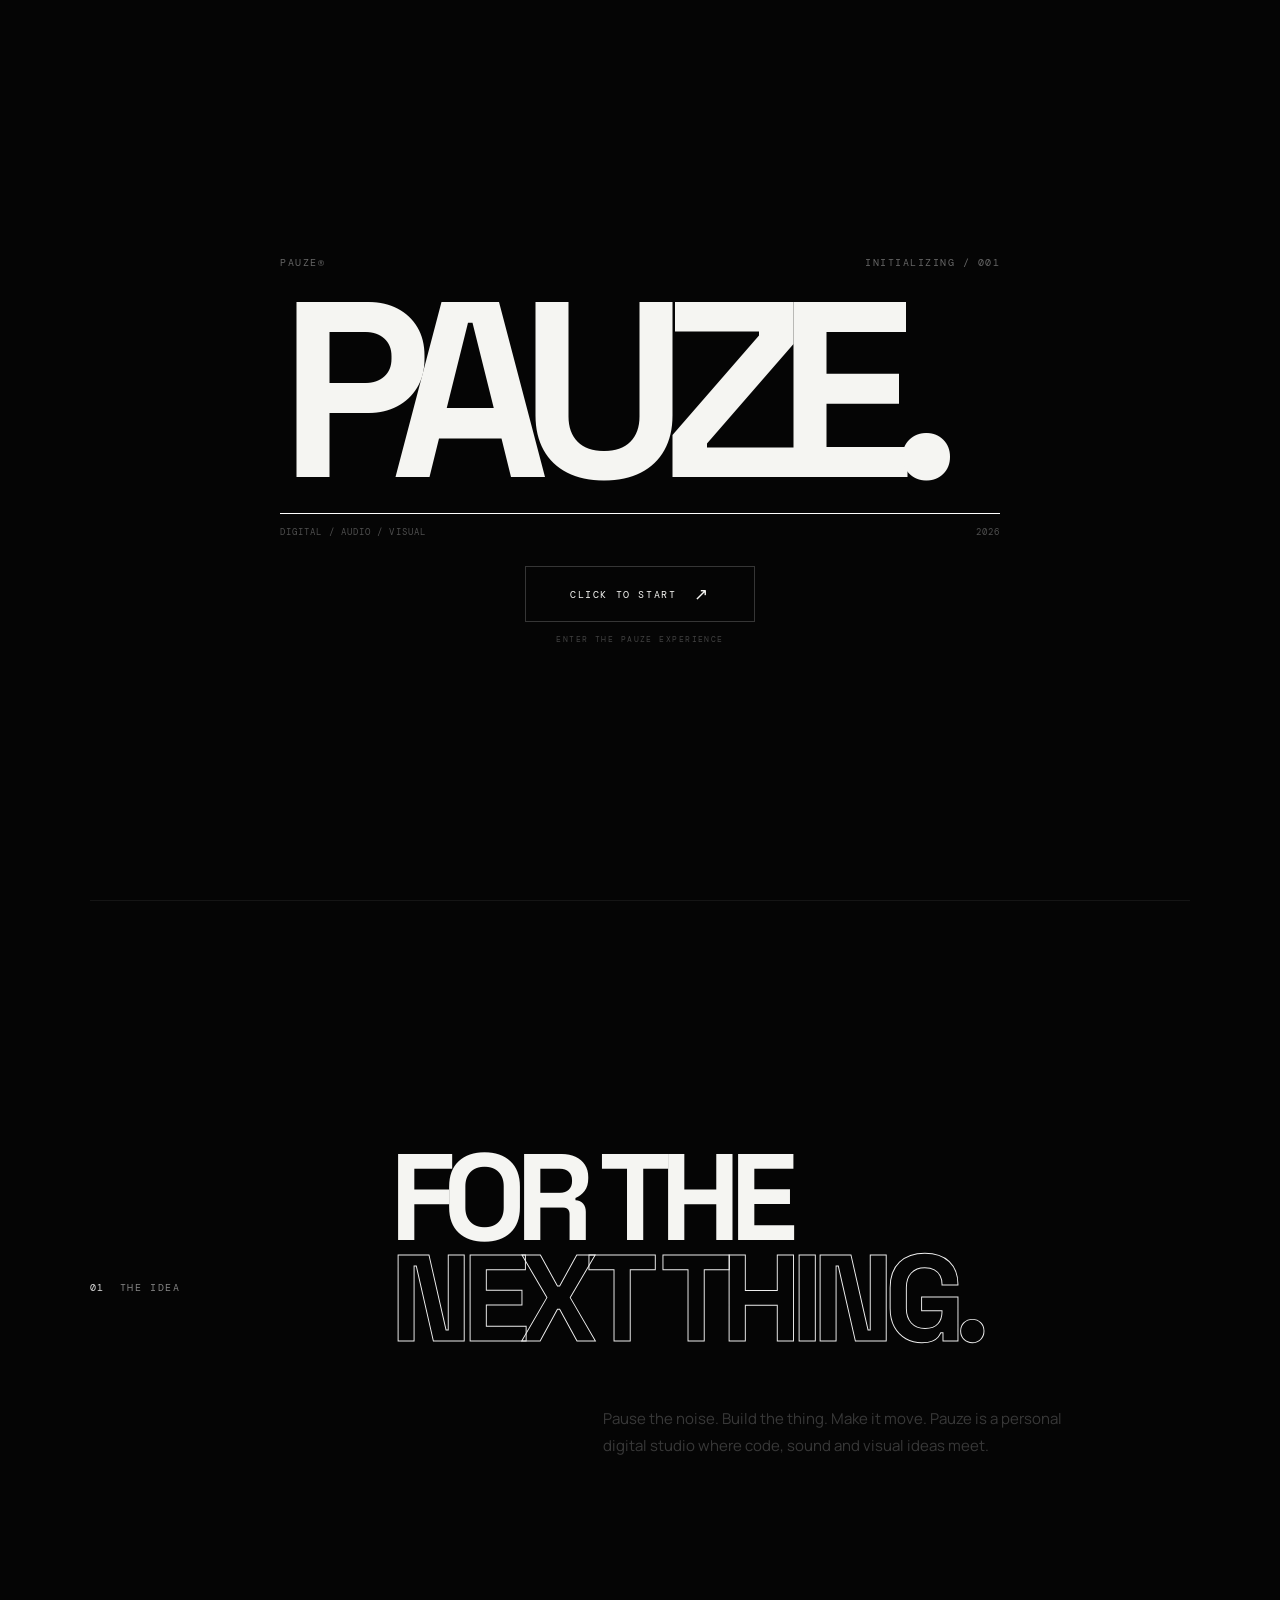
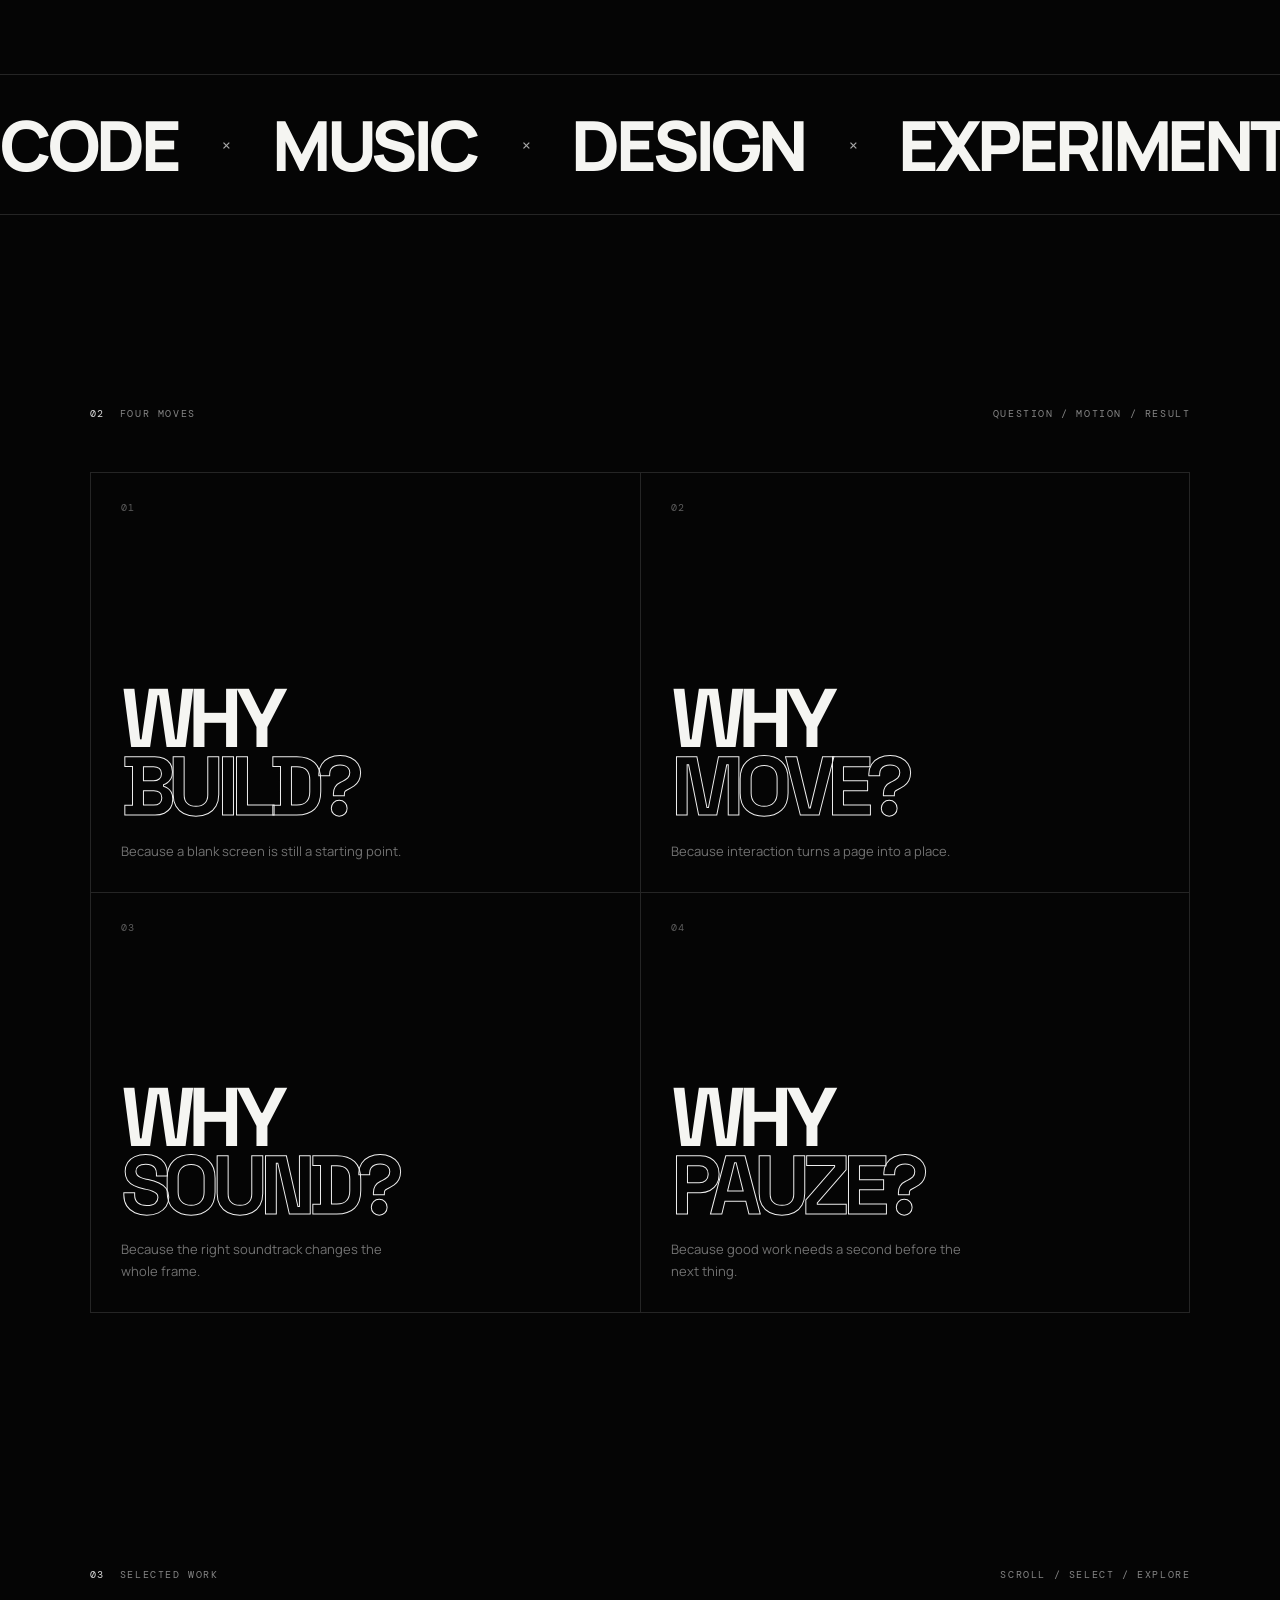
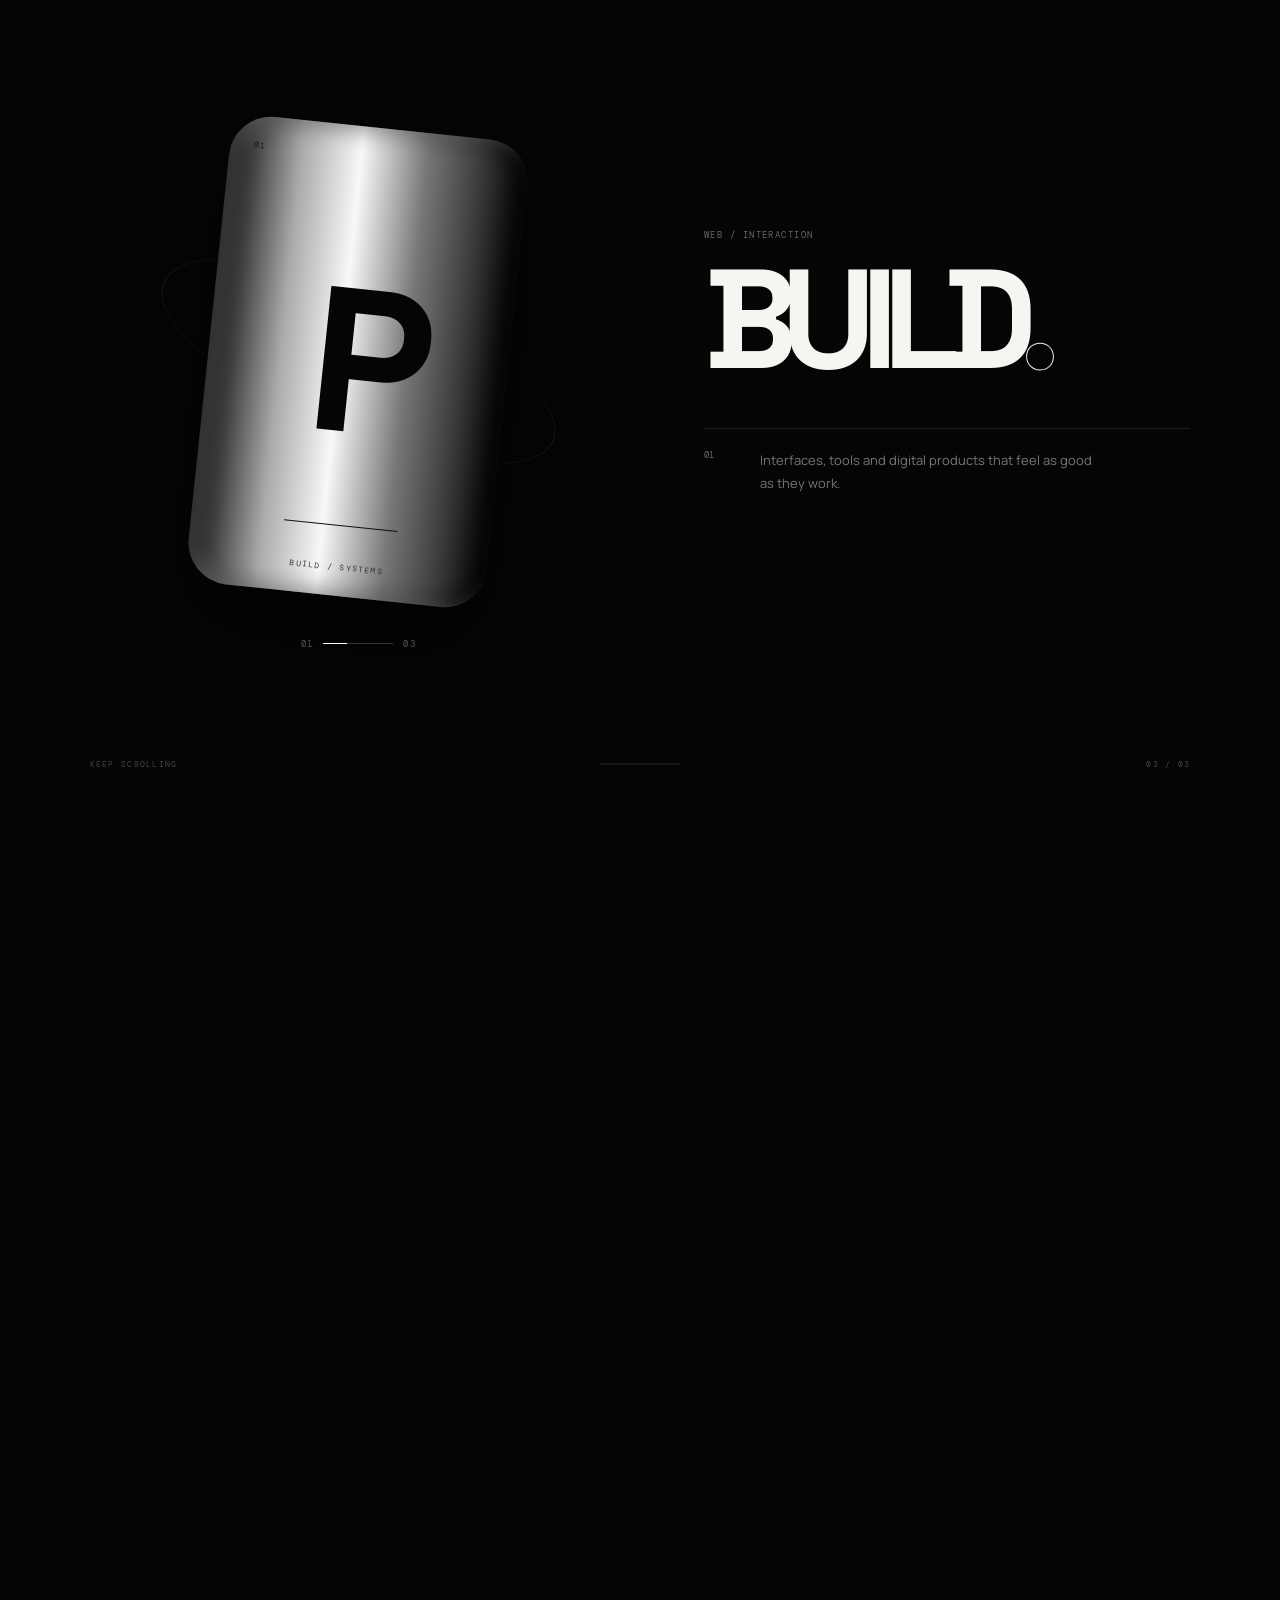
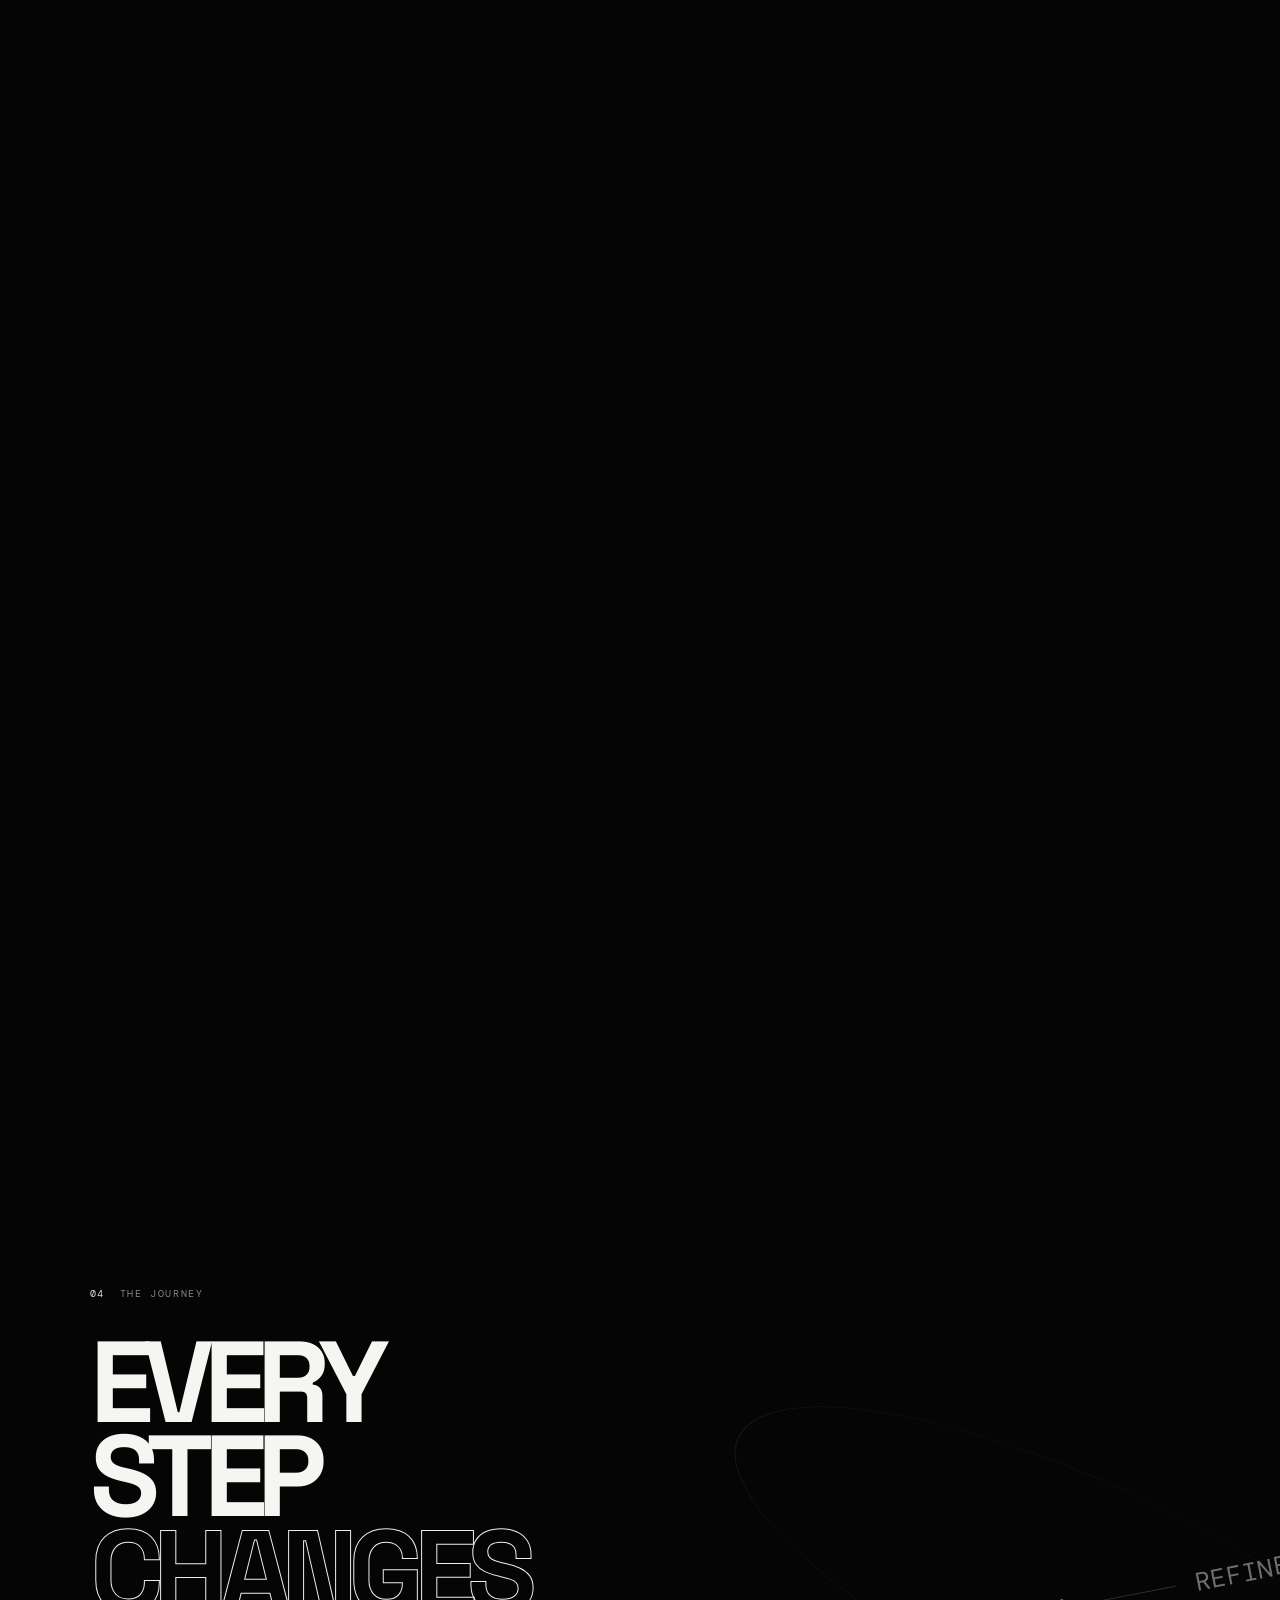
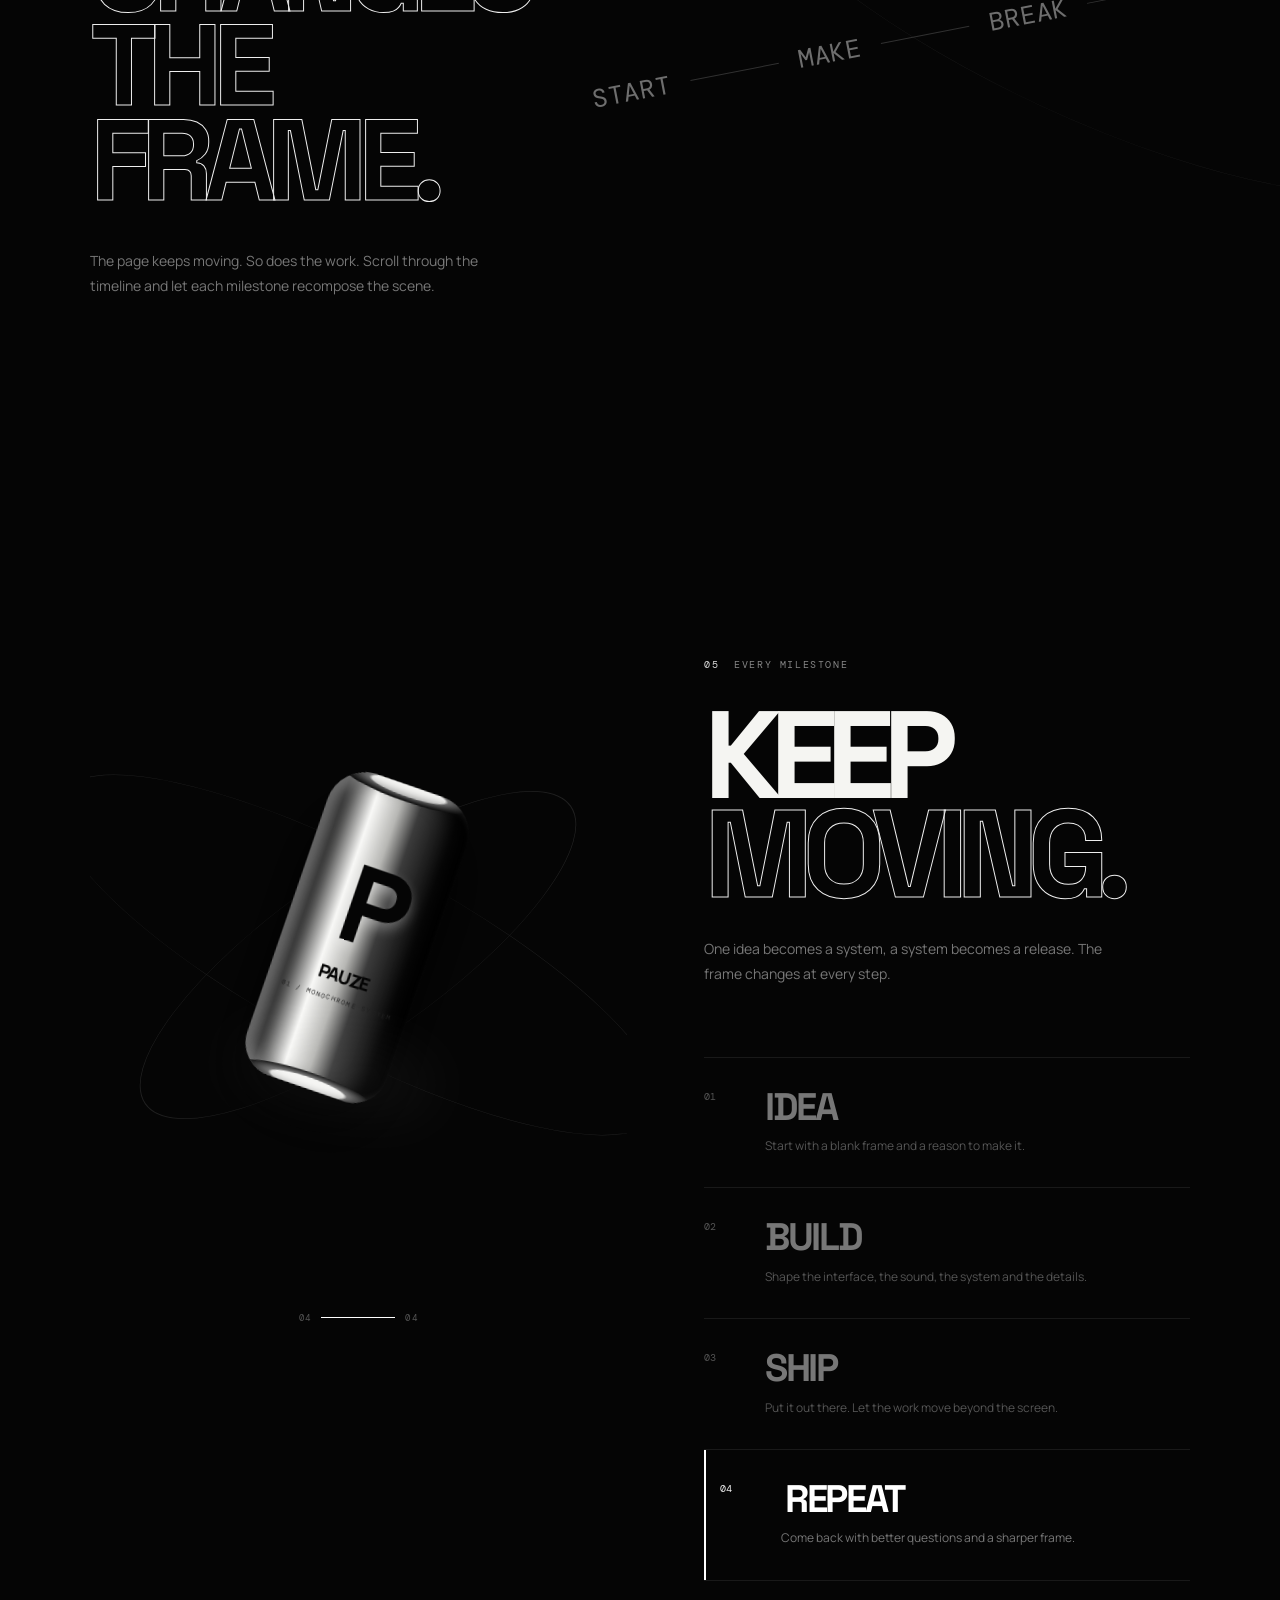
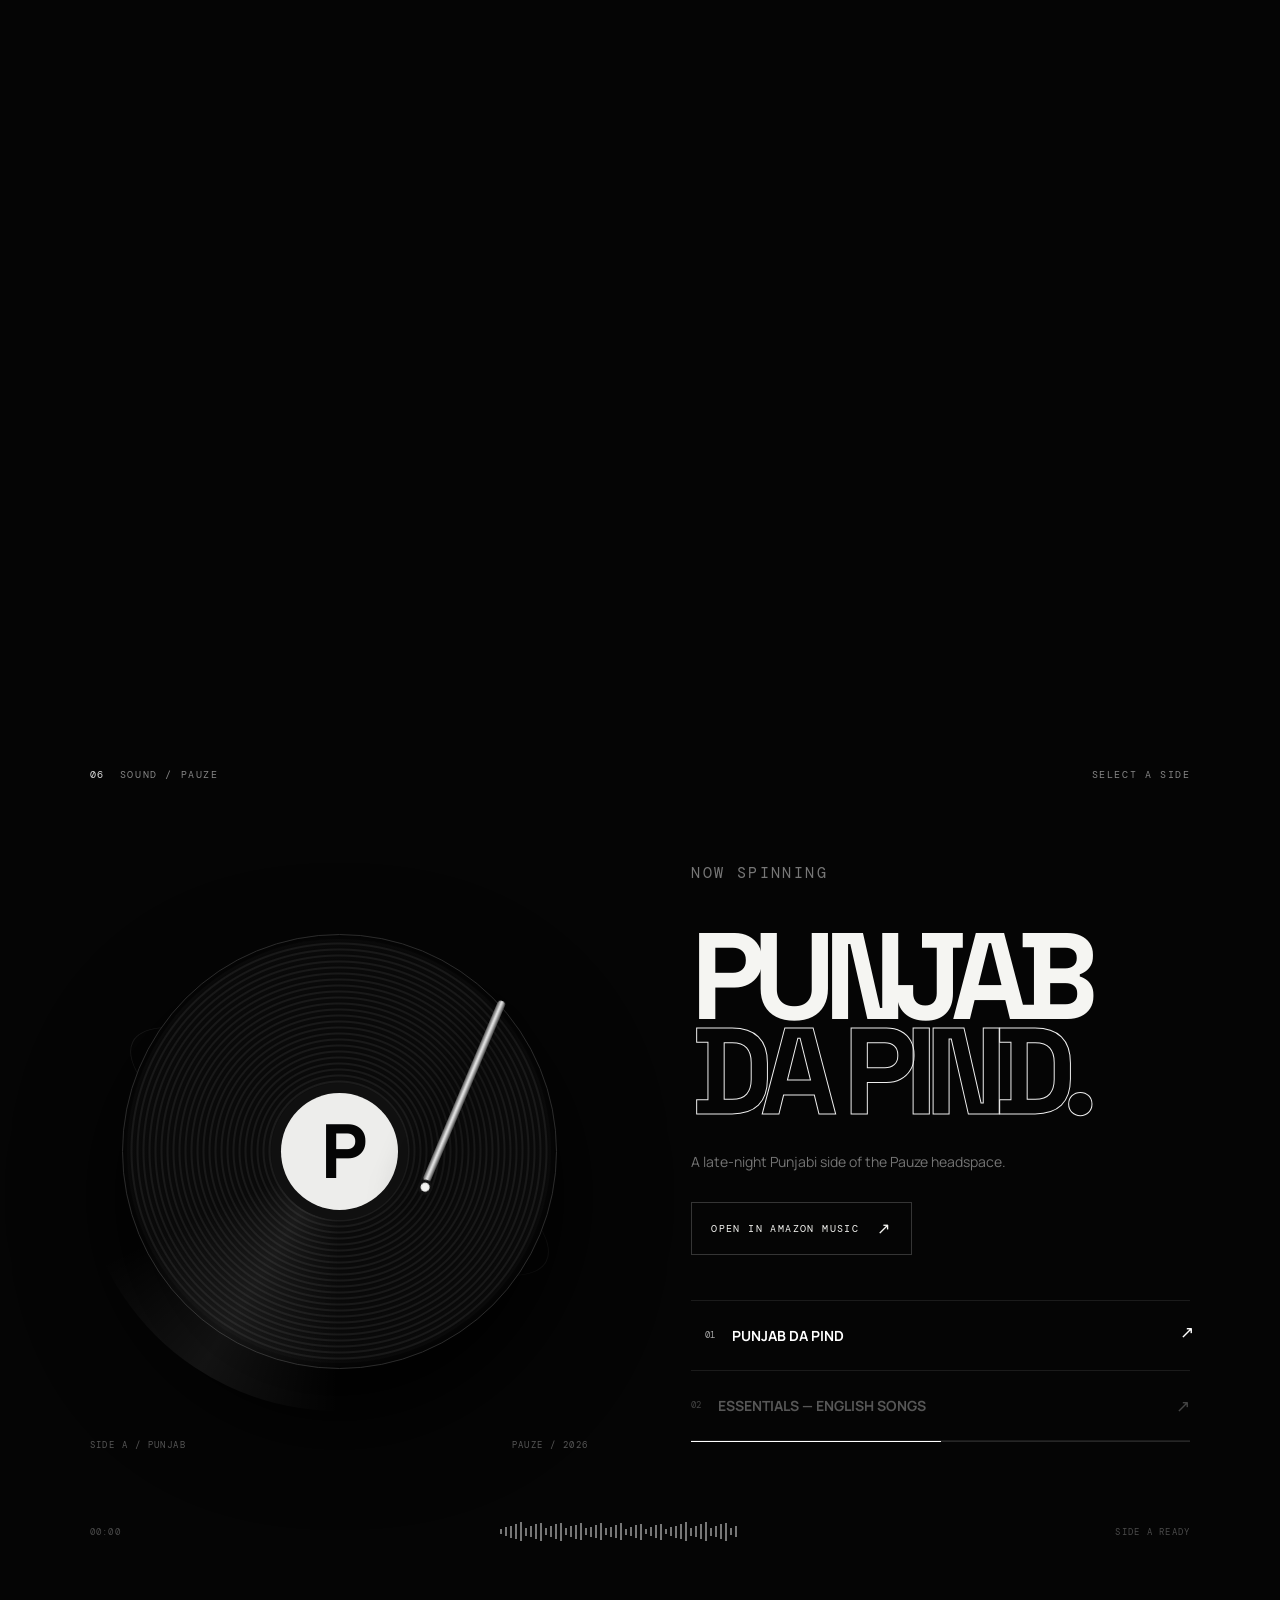
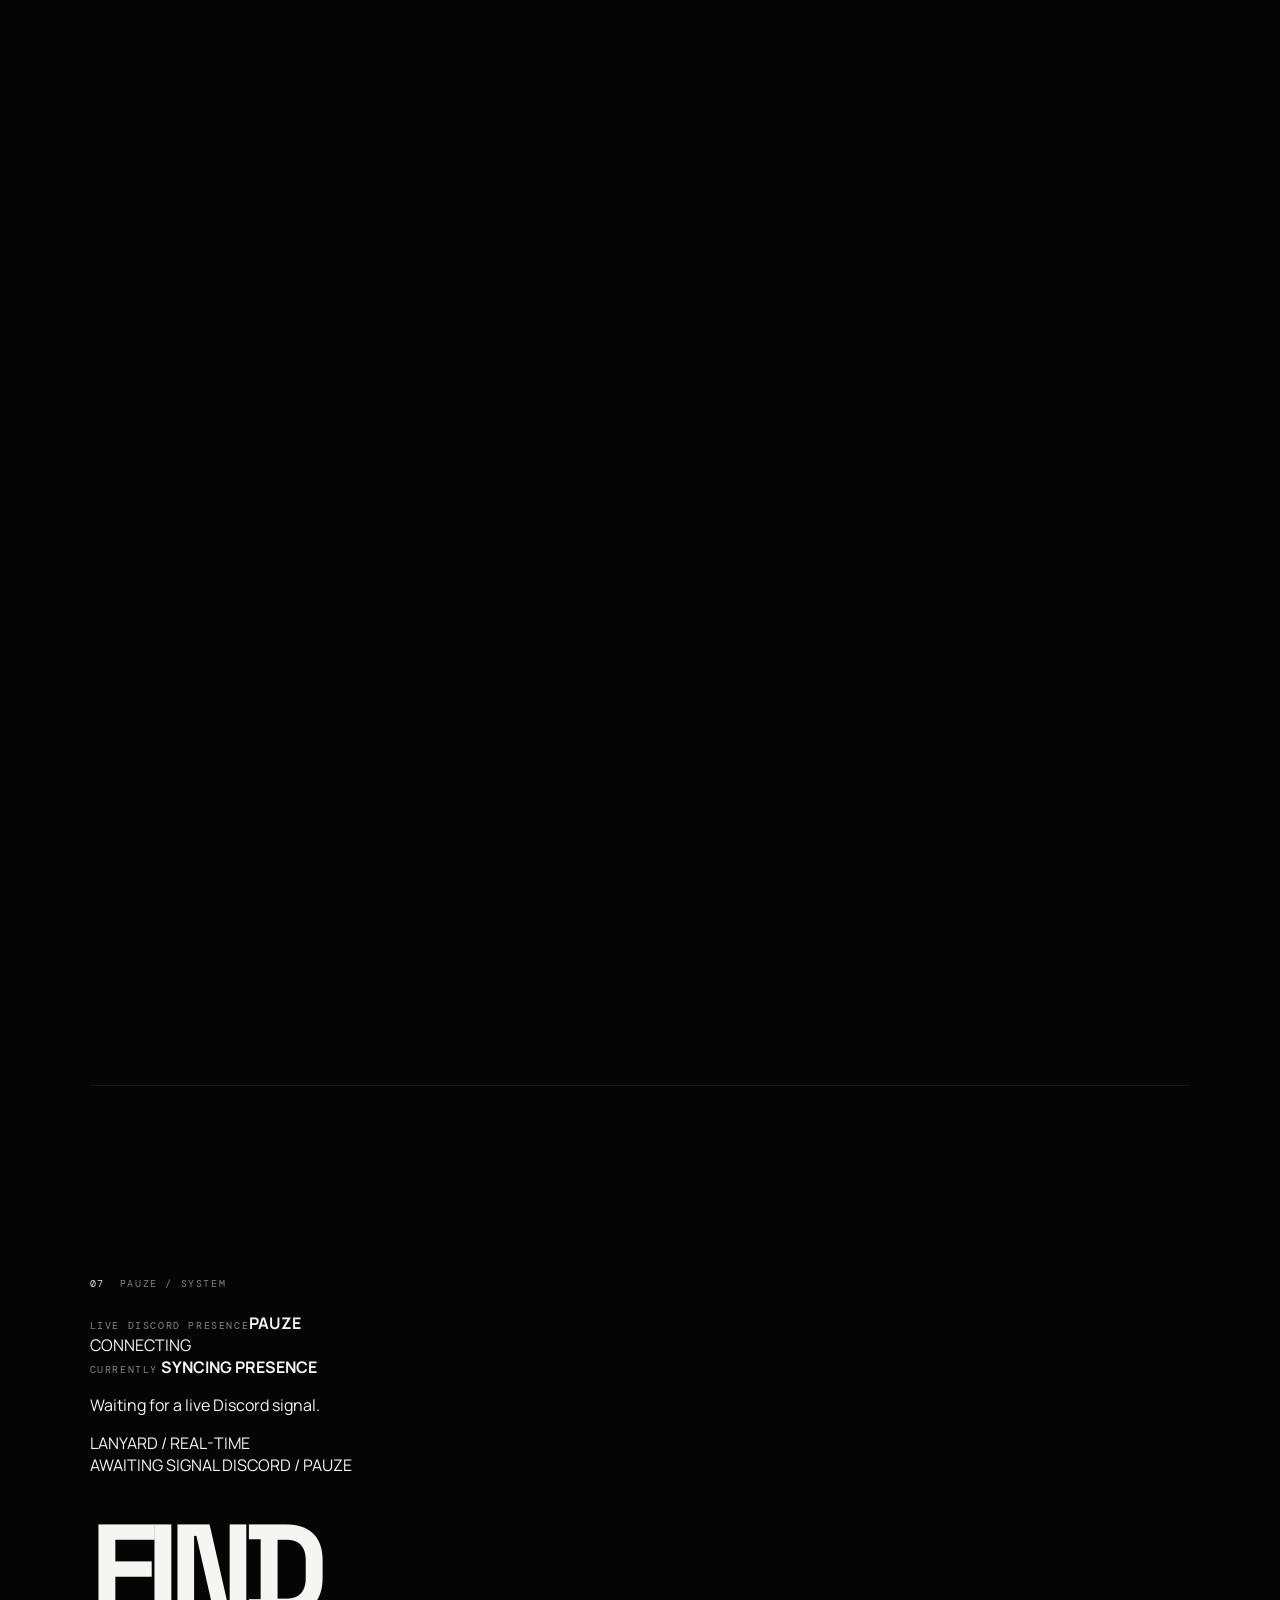
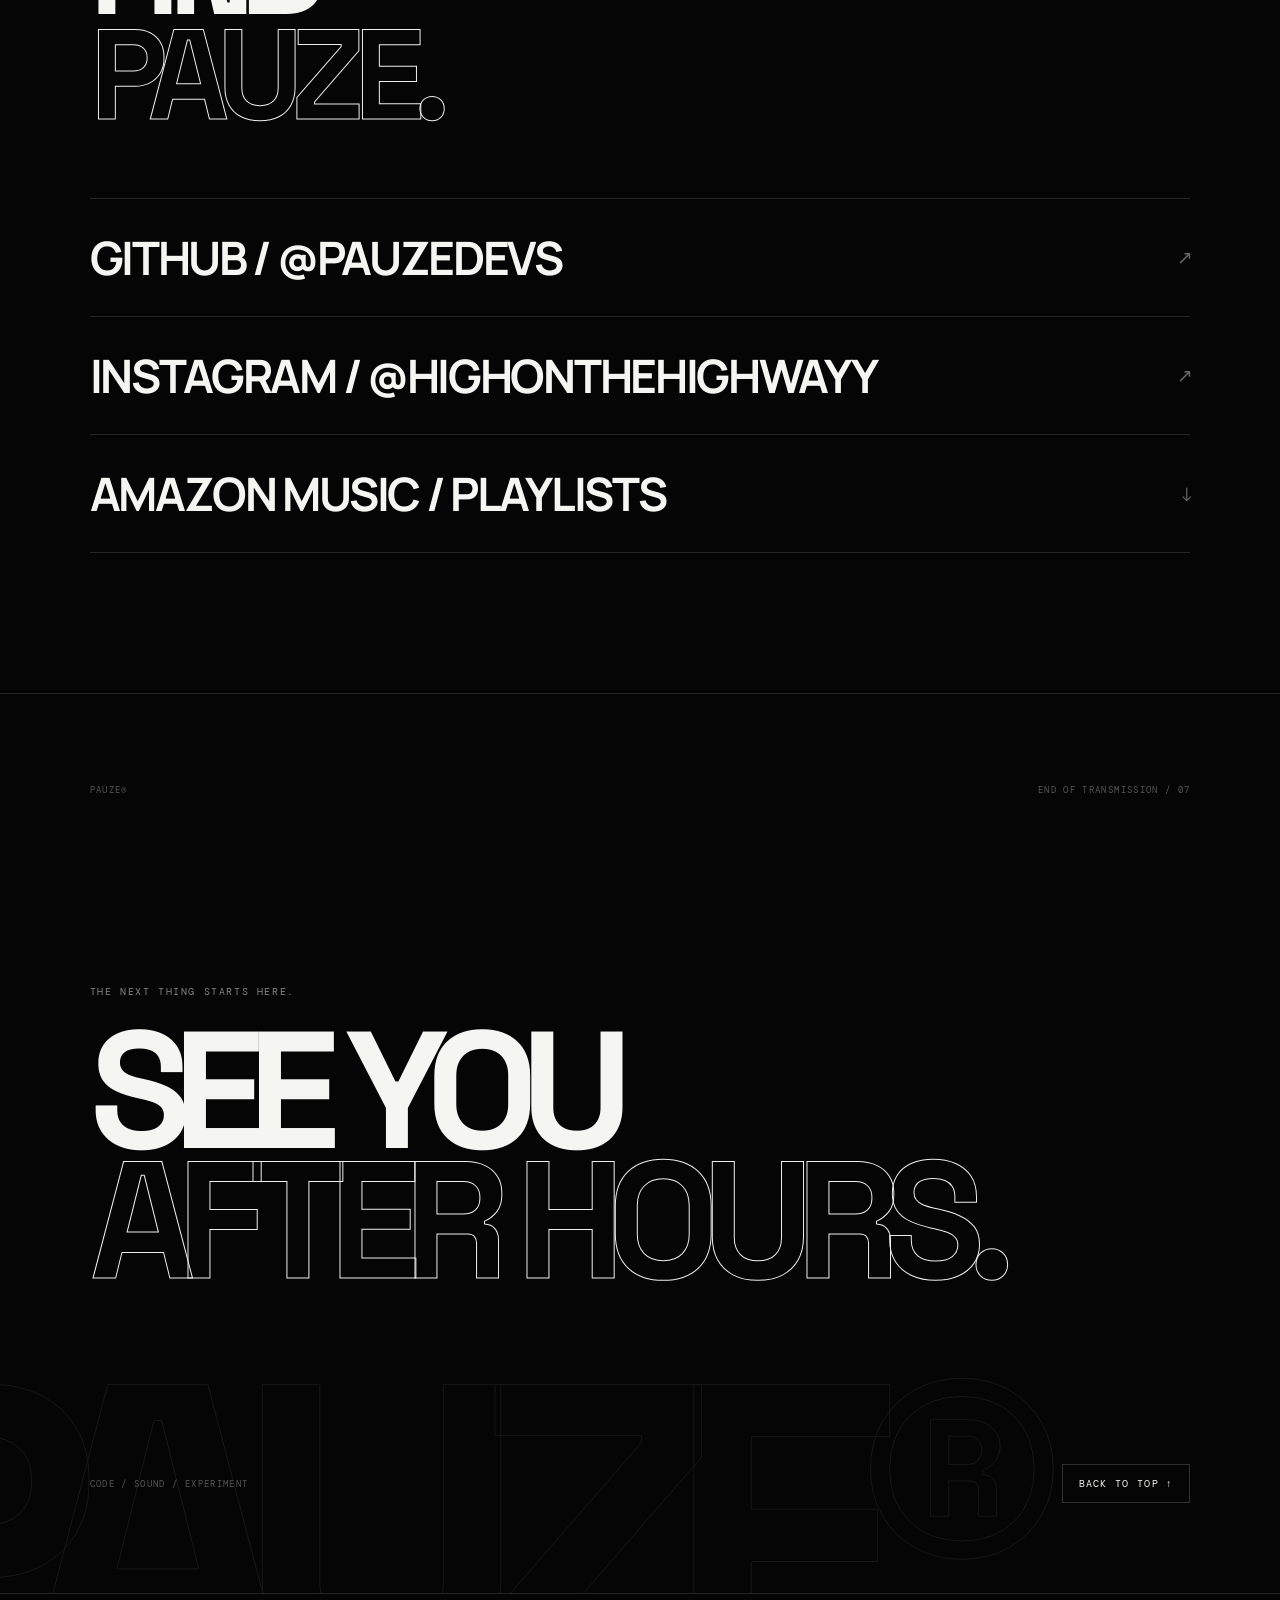
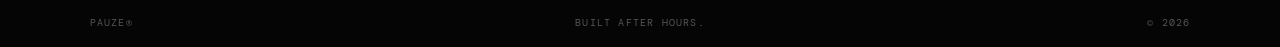
==== index.html @ 3c42bb7e "feat: add live Lanyard presence panel" ====
<!doctype html>
<html lang="en">
<head>
  <meta charset="UTF-8" />
  <meta name="viewport" content="width=device-width, initial-scale=1.0" />
  <meta name="theme-color" content="#050505" />
  <meta name="description" content="Pauze — a monochrome digital studio for code, music and experiments." />
  <title>Pauze® — Make Things Move</title>
  <link rel="preconnect" href="https://fonts.googleapis.com" />
  <link rel="preconnect" href="https://fonts.gstatic.com" crossorigin />
  <link href="https://fonts.googleapis.com/css2?family=DM+Mono:wght@400;500&family=Manrope:wght@400;500;600;700;800&family=Space+Grotesk:wght@400;500;600;700&display=swap" rel="stylesheet" />
  <link rel="stylesheet" href="styles.css" />
  <link rel="stylesheet" href="motion.css" />
  <link rel="stylesheet" href="case-studies.css" />
</head>
<body>
  <div class="site-loader" role="dialog" aria-label="Enter Pauze" aria-modal="true"><div class="loader-inner"><div class="loader-top"><span>PAUZE®</span><span>INITIALIZING / 001</span></div><div class="loader-word"><span>PAUZE.</span></div><div class="loader-line"><i></i></div><div class="loader-bottom"><span>DIGITAL / AUDIO / VISUAL</span><span>2026</span></div><button class="start-button magnetic" id="startButton" type="button">CLICK TO START <b>↗</b></button><p class="start-hint">ENTER THE PAUZE EXPERIENCE</p></div></div>
  <div class="noise" aria-hidden="true"></div><div class="scene-wash" aria-hidden="true"><i></i></div><div class="scroll-progress" aria-hidden="true"><i></i></div><div class="cursor cursor-dot" aria-hidden="true"></div><div class="cursor cursor-ring" aria-hidden="true"></div>
  <header class="nav"><a class="brand magnetic" href="#top">Pauze<span>®</span></a><div class="nav-center"><span>CREATIVE DEVELOPER</span><i></i><span>MUSIC PRODUCER</span></div><a class="nav-link magnetic" href="#connect">CONNECT <b>↗</b></a></header>
  <main id="top">
    <section class="hero is-active" id="hero"><div class="hero-grid"></div><div class="hero-copy reveal reveal-fast"><p class="eyebrow">PAUZE / DIGITAL STUDIO</p><h1><span>MAKE</span><span class="outline">IT</span><span>MOVE.</span></h1><div class="hero-bottom"><p>Code, sound and experiments — built with intention, shipped with character.</p><span class="scroll">SCROLL <i></i> 01</span></div></div><div class="hero-product" aria-hidden="true"><div class="product-stage"><div class="floating-can can-left"><div class="can-face">P</div></div><div class="floating-can can-back"><div class="can-face">+</div></div><div class="floating-can can-right"><div class="can-face">P</div></div><div class="product-can"><div class="can-top"></div><div class="can-body"><span class="can-mini">PAUZE® / STUDIO</span><strong>P</strong><span class="can-name">PAUZE</span><span class="can-sub">CODE / MUSIC / IDEAS</span></div><div class="can-bottom"></div></div><div class="stage-shadow"></div></div><div class="product-orbit product-orbit-a"></div><div class="product-orbit product-orbit-b"></div><span class="float-dot dot-one"></span><span class="float-dot dot-two"></span><span class="float-dot dot-three"></span></div><div class="hero-status"><span>EST. 2026</span><span>SCROLL TO ENTER</span><span>01 / 06</span></div></section>
    <section class="manifesto panel reveal"><div class="section-tag"><span>01</span><span>THE IDEA</span></div><div class="manifesto-main"><h2>FOR THE<br /><em>NEXT THING.</em></h2><p>Pause the noise. Build the thing. Make it move. Pauze is a personal digital studio where code, sound and visual ideas meet.</p></div></section>
    <section class="ticker reveal" aria-label="Pauze themes"><div class="ticker-track"><span>CODE</span><b>×</b><span>MUSIC</span><b>×</b><span>DESIGN</span><b>×</b><span>EXPERIMENTS</span><b>×</b><span>CODE</span><b>×</b><span>MUSIC</span><b>×</b><span>DESIGN</span><b>×</b><span>EXPERIMENTS</span><b>×</b></div></section>
    <section class="questions panel reveal"><div class="section-head"><div class="section-tag"><span>02</span><span>FOUR MOVES</span></div><span class="mono">QUESTION / MOTION / RESULT</span></div><div class="question-grid"><article class="question reveal-stagger"><span>01</span><h3>WHY<br /><em>BUILD?</em></h3><p>Because a blank screen is still a starting point.</p></article><article class="question reveal-stagger"><span>02</span><h3>WHY<br /><em>MOVE?</em></h3><p>Because interaction turns a page into a place.</p></article><article class="question reveal-stagger"><span>03</span><h3>WHY<br /><em>SOUND?</em></h3><p>Because the right soundtrack changes the whole frame.</p></article><article class="question reveal-stagger"><span>04</span><h3>WHY<br /><em>PAUZE?</em></h3><p>Because good work needs a second before the next thing.</p></article></div></section>
    <section class="case-studies reveal" id="work"><div class="case-sticky"><div class="case-head"><div class="section-tag"><span>03</span><span>SELECTED WORK</span></div><span class="mono">SCROLL / SELECT / EXPLORE</span></div><div class="case-stage"><div class="case-art art-build case-trigger" data-case-id="0" role="button" tabindex="0" aria-label="Open BUILD case study"><span>01</span><strong>P</strong><small>BUILD / SYSTEMS</small><i></i></div><div class="case-art art-produce case-trigger" data-case-id="1" role="button" tabindex="0" aria-label="Open PRODUCE case study"><span>02</span><strong>♫</strong><small>PRODUCE / AUDIO</small><i></i></div><div class="case-art art-explore case-trigger" data-case-id="2" role="button" tabindex="0" aria-label="Open EXPLORE case study"><span>03</span><strong>+</strong><small>EXPLORE / LAB</small><i></i></div><div class="case-scan"></div><div class="case-stage-meta"><span id="caseNumber">01</span><i></i><span>03</span></div></div><div class="case-copy-wrap"><article class="case-copy is-active case-trigger" data-case-id="0" data-case="01" role="button" tabindex="0" aria-label="Open BUILD case study"><p>WEB / INTERACTION</p><h2>BUILD<span>.</span></h2><div><span>01</span><p>Interfaces, tools and digital products that feel as good as they work.</p></div></article><article class="case-copy case-trigger" data-case-id="1" data-case="02" role="button" tabindex="0" aria-label="Open PRODUCE case study"><p>AUDIO / VISUAL</p><h2>PRODUCE<span>.</span></h2><div><span>02</span><p>Music, visual identity and worlds designed to carry a mood.</p></div></article><article class="case-copy case-trigger" data-case-id="2" data-case="03" role="button" tabindex="0" aria-label="Open EXPLORE case study"><p>EXPERIMENT / R&amp;D</p><h2>EXPLORE<span>.</span></h2><div><span>03</span><p>Odd ideas, prototypes and the next thing that should exist.</p></div></article></div><div class="case-hint"><span>KEEP SCROLLING</span><i></i><span>03 / 03</span></div></div><div class="case-scroll-source" aria-hidden="true"><div></div><div></div><div></div></div></section>
    <section class="journey panel reveal"><div class="journey-copy"><div class="section-tag"><span>04</span><span>THE JOURNEY</span></div><h2>EVERY STEP<br /><em>CHANGES THE FRAME.</em></h2><p>The page keeps moving. So does the work. Scroll through the timeline and let each milestone recompose the scene.</p></div><div class="journey-track"><span>START</span><i></i><span>MAKE</span><i></i><span>BREAK</span><i></i><span>REFINE</span><i></i><span>SHIP</span></div></section>
    <section class="story reveal" id="story"><div class="story-visual"><div class="story-orbit story-orbit-a"></div><div class="story-orbit story-orbit-b"></div><div class="story-product"><div class="story-can"><span class="story-mark">P</span><span class="story-word">PAUZE</span><small>01 / MONOCHROME SYSTEM</small></div><div class="story-glow"></div></div><div class="story-counter"><span id="storyCounter">01</span><i></i><span>04</span></div></div><div class="story-copy"><div class="section-tag"><span>05</span><span>EVERY MILESTONE</span></div><h2>KEEP<br /><em>MOVING.</em></h2><p class="story-intro">One idea becomes a system, a system becomes a release. The frame changes at every step.</p><div class="story-steps"><article class="story-step is-active" data-step="01"><span>01</span><div><strong>IDEA</strong><p>Start with a blank frame and a reason to make it.</p></div></article><article class="story-step" data-step="02"><span>02</span><div><strong>BUILD</strong><p>Shape the interface, the sound, the system and the details.</p></div></article><article class="story-step" data-step="03"><span>03</span><div><strong>SHIP</strong><p>Put it out there. Let the work move beyond the screen.</p></div></article><article class="story-step" data-step="04"><span>04</span><div><strong>REPEAT</strong><p>Come back with better questions and a sharper frame.</p></div></article></div></div></section>
    <section class="music-scene reveal" id="music">
      <div class="music-sticky">
        <div class="music-top"><div class="section-tag"><span>06</span><span>SOUND / PAUZE</span></div><span class="mono">SELECT A SIDE</span></div>

        <div class="record-wrap">
          <div class="record-orbit record-orbit-a"></div>
          <div class="record-orbit record-orbit-b"></div>
          <div class="disc interactive-disc">
            <div class="disc-grooves"></div>
            <div class="disc-center"><span>P</span></div>
            <div class="needle"><i></i></div>
          </div>
          <div class="record-caption"><span id="recordEyebrow">SIDE A / PUNJAB</span><span id="recordYear">PAUZE / 2026</span></div>
        </div>

        <div class="music-panel">
          <div class="music-copy">
            <p class="eyebrow" id="musicMode">NOW SPINNING</p>
            <h2 id="musicTitle">PUNJAB<br /><em>DA PIND.</em></h2>
            <p id="musicDescription">A late-night Punjabi side of the Pauze headspace.</p>
            <a class="listen-button magnetic" id="listenButton" href="#" target="_blank" rel="noreferrer">OPEN IN AMAZON MUSIC <b>↗</b></a>
          </div>

          <div class="playlist-selector" role="tablist" aria-label="Pauze playlists">
            <button class="playlist-choice is-active magnetic" type="button" data-playlist="0" role="tab" aria-selected="true">
              <span><small>01</small> PUNJAB DA PIND</span><b>↗</b>
            </button>
            <button class="playlist-choice magnetic" type="button" data-playlist="1" role="tab" aria-selected="false">
              <span><small>02</small> ESSENTIALS — ENGLISH SONGS</span><b>↗</b>
            </button>
            <div class="selector-line"><i id="selectorFill"></i></div>
          </div>
        </div>

        <div class="music-signal">
          <span>00:00</span><div class="signal-bars" id="signalBars" aria-hidden="true"></div><span id="musicStatus">SIDE A READY</span>
        </div>
      </div>
    </section>
    <section class="social panel reveal" id="connect">
      <div class="section-tag"><span>07</span><span>PAUZE / SYSTEM</span></div>
      <div class="presence-card reveal-stagger" id="lanyardPresence" aria-live="polite">
        <div class="presence-head">
          <div class="presence-identity">
            <div class="presence-avatar-wrap"><img id="presenceAvatar" class="presence-avatar" alt="" /></div>
            <div><span class="eyebrow">LIVE DISCORD PRESENCE</span><strong id="presenceName">PAUZE</strong></div>
          </div>
          <div class="presence-state" id="presenceState"><i></i><span>CONNECTING</span></div>
        </div>
        <div class="presence-main">
          <div class="presence-activity">
            <span class="mono">CURRENTLY</span>
            <strong id="presenceActivity">SYNCING PRESENCE</strong>
            <p id="presenceDetail">Waiting for a live Discord signal.</p>
          </div>
          <div class="presence-platform" id="presencePlatform">LANYARD / REAL-TIME</div>
        </div>
        <div class="presence-foot">
          <span id="presenceUpdated">AWAITING SIGNAL</span>
          <span>DISCORD / PAUZE</span>
        </div>
      </div>
      <h2>FIND<br /><em>PAUZE.</em></h2>
      <div class="social-list"><a class="social-link magnetic reveal-stagger" href="#" id="githubLink" target="_blank" rel="noreferrer"><span>GITHUB / @PAUZEDEVS</span><b>↗</b></a><a class="social-link magnetic reveal-stagger" href="#" id="instagramLink" target="_blank" rel="noreferrer"><span>INSTAGRAM / @HIGHONTHEHIGHWAYY</span><b>↗</b></a><a class="social-link magnetic reveal-stagger" href="#music"><span>AMAZON MUSIC / PLAYLISTS</span><b>↓</b></a></div>
    </section>
    <section class="endcap reveal" id="end">
      <div class="endcap-bg" aria-hidden="true">PAUZE®</div>
      <div class="endcap-top"><span>PAUZE®</span><span>END OF TRANSMISSION / 07</span></div>
      <div class="endcap-main">
        <p class="eyebrow">THE NEXT THING STARTS HERE.</p>
        <h2>SEE YOU<br /><span>AFTER HOURS.</span></h2>
      </div>
      <div class="endcap-bottom"><span>CODE / SOUND / EXPERIMENT</span><a href="#top" class="back-top magnetic">BACK TO TOP ↑</a></div>
    </section>
  <div class="case-modal" id="caseModal" aria-hidden="true">
    <div class="case-modal-backdrop" data-case-close></div>
    <div class="case-modal-card" role="dialog" aria-modal="true" aria-labelledby="caseModalTitle">
      <button class="case-modal-close magnetic" type="button" data-case-close aria-label="Close case study">CLOSE <b>×</b></button>
      <div class="case-modal-index" id="caseModalIndex">01 / 03</div>
      <p class="eyebrow" id="caseModalKicker">WEB / INTERACTION</p>
      <h2 id="caseModalTitle">BUILD<span>.</span></h2>
      <p class="case-modal-copy" id="caseModalCopy">Interfaces, tools and digital products that feel as good as they work.</p>
      <div class="case-modal-meta">
        <div><small>FOCUS</small><strong id="caseModalFocus">INTERACTION / SYSTEMS</strong></div>
        <div><small>MODE</small><strong id="caseModalMode">BUILD / SHIP</strong></div>
        <div><small>STATUS</small><strong>PAUZE / 2026</strong></div>
      </div>
      <div class="case-modal-cta"><span id="caseModalTags">UI / MOTION / CODE</span><span>ESC TO CLOSE</span></div>
    </div>
  </div>
  </main>
  <footer class="footer"><span>PAUZE®</span><span>BUILT AFTER HOURS.</span><span>© 2026</span></footer>
  <script src="script.js"></script><script src="case-studies.js"></script>
</body>
</html>
---- styles.css ----
:root{--bg:#050505;--fg:#f5f5f2;--muted:#858585;--dim:#474747;--line:#252525}*{box-sizing:border-box}html{scroll-behavior:smooth}body{margin:0;background:var(--bg);color:var(--fg);font-family:Manrope,system-ui,sans-serif;overflow-x:hidden}body::selection{background:#fff;color:#000}a{color:inherit}.noise{position:fixed;inset:0;pointer-events:none;opacity:.05;z-index:90;background-image:url("data:image/svg+xml,%3Csvg viewBox='0 0 180 180' xmlns='http://www.w3.org/2000/svg'%3E%3Cfilter id='n'%3E%3CfeTurbulence type='fractalNoise' baseFrequency='.9' numOctaves='3' stitchTiles='stitch'/%3E%3C/filter%3E%3Crect width='100%25' height='100%25' filter='url(%23n)' opacity='.7'/%3E%3C/svg%3E")}.cursor{position:fixed;border-radius:50%;pointer-events:none;z-index:120;mix-blend-mode:difference;transform:translate(-50%,-50%);display:none}.cursor-dot{width:7px;height:7px;background:#fff}.cursor-ring{width:34px;height:34px;border:1px solid #fff;transition:width .25s,height .25s}.nav{height:86px;display:grid;grid-template-columns:1fr auto 1fr;align-items:center;padding:0 5vw;position:absolute;top:0;left:0;right:0;z-index:20}.brand{font-size:21px;font-weight:800;letter-spacing:-.07em;text-decoration:none}.brand span{font-size:8px;vertical-align:top;margin-left:2px}.nav-center{display:flex;gap:24px;align-items:center;font:10px 'DM Mono',monospace;color:#696969;letter-spacing:.15em}.nav-center i{width:24px;height:1px;background:#3e3e3e}.nav-link{text-decoration:none;justify-self:end;font:10px 'DM Mono',monospace;letter-spacing:.15em}.nav-link b{font-size:16px;font-weight:400;margin-left:8px}.hero{min-height:100vh;position:relative;display:flex;align-items:center;padding:0 7vw;overflow:hidden;background:#050505}.hero-grid{position:absolute;inset:0;opacity:.18;background-image:linear-gradient(to right,transparent 49.9%,#2c2c2c 50%,transparent 50.1%),linear-gradient(to bottom,transparent 49.9%,#1b1b1b 50%,transparent 50.1%);background-size:25vw 25vw;mask-image:radial-gradient(circle at 68% 50%,#000 0 28%,transparent 72%)}.hero-copy{position:relative;z-index:4;width:min(760px)}.eyebrow,.section-tag,.mono,.project-type,.scroll,.disc-meta{font:10px 'DM Mono',monospace;letter-spacing:.16em;color:var(--muted)}.hero h1{font-family:'Space Grotesk',sans-serif;font-size:clamp(88px,13.5vw,210px);line-height:.77;letter-spacing:-.105em;margin:28px 0 40px;font-weight:700}.hero h1 span{display:block}.hero h1 .outline{color:transparent;-webkit-text-stroke:1px #e7e7e3}.hero-bottom{display:flex;align-items:flex-end;justify-content:space-between;gap:30px;max-width:670px}.hero-bottom p{max-width:330px;color:#8b8b8b;line-height:1.7;font-size:14px;margin:0}.scroll{display:flex;align-items:center;gap:12px;white-space:nowrap}.scroll i{display:inline-block;width:70px;height:1px;background:#414141}.hero-product{position:absolute;width:min(58vw,740px);height:min(58vw,740px);right:-5vw;top:50%;transform:translateY(-50%);z-index:2;perspective:1000px}.product-stage{position:absolute;inset:8%;display:grid;place-items:center;transform:rotate(-5deg)}.product-can{position:relative;width:190px;height:410px;border-radius:46px 46px 38px 38px;transform:rotate(13deg);transform-style:preserve-3d;animation:canFloat 5s ease-in-out infinite;background:linear-gradient(90deg,#050505 0%,#202020 9%,#efefed 23%,#fff 38%,#777 55%,#111 78%,#050505 100%);box-shadow:-30px 35px 55px #000,18px 0 35px #fff1,inset 10px 0 15px #fff7,inset -15px 0 20px #000}.product-can::before{content:"";position:absolute;inset:0;border-radius:inherit;background:repeating-linear-gradient(90deg,transparent 0 8px,#00000012 9px 10px);mix-blend-mode:multiply}.can-top,.can-bottom{position:absolute;left:7px;right:7px;height:28px;border-radius:50%;background:radial-gradient(ellipse,#eee 0 45%,#777 47%,#111 73%,#ddd 76%,#777 84%);box-shadow:inset 0 -7px 10px #0005}.can-top{top:-10px}.can-bottom{bottom:-10px;transform:rotateX(180deg)}.can-body{position:absolute;inset:28px 13px;display:flex;flex-direction:column;align-items:center;justify-content:center;color:#070707;overflow:hidden}.can-mini{font:9px 'DM Mono',monospace;letter-spacing:.2em;margin-bottom:35px}.can-body strong{font-family:'Space Grotesk',sans-serif;font-size:170px;line-height:.7;letter-spacing:-.14em}.can-name{font-size:22px;font-weight:800;letter-spacing:-.08em;margin-top:24px}.can-sub{font:7px 'DM Mono',monospace;letter-spacing:.18em;margin-top:8px}.stage-shadow{position:absolute;width:280px;height:45px;bottom:12%;border-radius:50%;background:#fff;filter:blur(35px);opacity:.08;transform:rotate(-4deg)}.product-orbit{position:absolute;border:1px solid #292929;border-radius:50%;pointer-events:none}.product-orbit-a{inset:12%;transform:rotate(28deg) scaleY(.35);animation:orbitA 13s linear infinite}.product-orbit-b{inset:3%;transform:rotate(-38deg) scaleY(.27);animation:orbitB 17s linear infinite}.float-dot{position:absolute;width:5px;height:5px;border-radius:50%;background:#f5f5f2;box-shadow:0 0 15px #fff}.dot-one{left:13%;top:35%}.dot-two{right:10%;top:22%}.dot-three{right:18%;bottom:17%}.hero-status{position:absolute;right:5vw;bottom:28px;left:7vw;display:flex;justify-content:space-between;font:9px 'DM Mono',monospace;letter-spacing:.14em;color:#4d4d4d;border-top:1px solid #171717;padding-top:12px}.panel{padding:15vw 7vw}.manifesto{min-height:86vh;display:grid;grid-template-columns:18% 1fr;gap:4vw;align-items:center}.section-tag{display:flex;gap:15px}.section-tag span:first-child{color:#dcdcdc}.manifesto-main h2,.social h2,.music-copy h2{font-size:clamp(62px,10vw,150px);line-height:.82;letter-spacing:-.09em;margin:0 0 55px;font-family:'Space Grotesk',sans-serif}.manifesto-main h2 em,.music-copy h2 em,.social h2 em{font-style:normal;color:transparent;-webkit-text-stroke:1px #eee}.manifesto-main>p{max-width:470px;margin-left:31%;color:#777;line-height:1.8;font-size:15px}.ticker{border-block:1px solid var(--line);overflow:hidden;white-space:nowrap;padding:22px 0}.ticker-track{display:inline-flex;gap:45px;align-items:center;font-size:clamp(35px,5.4vw,78px);font-weight:800;letter-spacing:-.06em;animation:marquee 20s linear infinite}.ticker-track b{font-size:18px;font-weight:400;color:#aaa}.section-head{display:flex;justify-content:space-between;align-items:center;margin-bottom:52px}.project-stack{border-top:1px solid var(--line)}.project{display:grid;grid-template-columns:55px 1fr minmax(210px,300px) 35px;align-items:center;gap:28px;padding:33px 0;border-bottom:1px solid var(--line);position:relative;transition:padding .45s ease}.project::before{content:"";position:absolute;inset:0 -7vw;background:#fff;transform:scaleY(0);transform-origin:bottom;transition:transform .45s ease;z-index:0}.project>*{position:relative;z-index:1}.project:hover{padding-left:22px;padding-right:22px;color:#050505}.project:hover::before{transform:scaleY(1)}.project:hover .project-no,.project:hover .project-type,.project:hover .project-copy{color:#555}.project-no{font:11px 'DM Mono',monospace;color:#5a5a5a}.project-type{margin:0 0 9px}.project h3{font-size:clamp(42px,7vw,88px);line-height:.82;letter-spacing:-.08em;margin:0}.project-copy{color:#777;font-size:13px;line-height:1.6}.project-arrow{font-size:22px;font-weight:400;justify-self:end}.music{min-height:100vh;display:grid;grid-template-columns:1fr 1fr;gap:9vw;align-items:center}.music-visual{position:relative}.disc{width:min(42vw,610px);aspect-ratio:1;border-radius:50%;display:grid;place-items:center;margin:auto;background:repeating-radial-gradient(circle,#0a0a0a 0 3px,#171717 4px 5px);box-shadow:0 0 110px #fff08;animation:spin 18s linear infinite;border:1px solid #2a2a2a}.disc-center{width:27%;aspect-ratio:1;border-radius:50%;display:grid;place-items:center;background:#efefed;color:#050505;font-size:clamp(35px,6vw,80px);font-weight:800;letter-spacing:-.1em;box-shadow:0 0 0 12px #111}.disc-meta{display:flex;justify-content:space-between;margin-top:22px;color:#5c5c5c}.music-copy>p{color:#777;font-size:15px;line-height:1.75;max-width:390px;margin:0 0 42px}.playlist-list{border-top:1px solid var(--line)}.playlist{display:flex;justify-content:space-between;align-items:center;padding:22px 0;border-bottom:1px solid var(--line);text-decoration:none;font-size:15px;font-weight:700;letter-spacing:-.02em}.playlist small{font:10px 'DM Mono',monospace;color:#666;margin-right:18px}.playlist b{font-size:18px;font-weight:400;color:#777}.playlist:hover{padding-left:12px}.playlist:hover b{transform:translate(4px,-4px);color:#fff}.social{padding-bottom:11vw}.social h2{margin:42px 0 70px}.social-list{border-top:1px solid var(--line)}.social-link{display:flex;justify-content:space-between;align-items:center;padding:27px 0;border-bottom:1px solid var(--line);text-decoration:none;font-size:clamp(20px,3.6vw,48px);font-weight:700;letter-spacing:-.05em;transition:padding .35s ease}.social-link:hover{padding-left:20px}.social-link b{font-size:19px;font-weight:400;color:#666}.social-link:hover b{color:#fff}.endcap{min-height:82vh;border-top:1px solid var(--line);padding:9vw 7vw;display:flex;flex-direction:column;justify-content:space-between}.endcap>p{font:11px 'DM Mono',monospace;color:#666;letter-spacing:.15em}.endcap h2{font-family:'Space Grotesk',sans-serif;font-size:clamp(72px,13vw,200px);line-height:.78;letter-spacing:-.105em;margin:0}.endcap h2 span{color:transparent;-webkit-text-stroke:1px #eee}.back-top{align-self:flex-end;border:1px solid #303030;padding:12px 16px;text-decoration:none;font:10px 'DM Mono',monospace;letter-spacing:.13em;transition:.3s}.back-top:hover{background:#fff;color:#000}.footer{border-top:1px solid var(--line);display:flex;justify-content:space-between;padding:22px 7vw;color:#555;font:10px 'DM Mono',monospace;letter-spacing:.12em}.reveal{opacity:0;transform:translateY(60px);transition:opacity 1s ease,transform 1s cubic-bezier(.22,1,.36,1)}.reveal.visible{opacity:1;transform:none}@keyframes canFloat{0%,100%{transform:rotate(13deg) translate3d(0,0,0)}50%{transform:rotate(18deg) translate3d(0,-22px,0)}}@keyframes orbitA{to{transform:rotate(388deg) scaleY(.35)}}@keyframes orbitB{to{transform:rotate(-398deg) scaleY(.27)}}@keyframes spin{to{transform:rotate(360deg)}}@keyframes marquee{to{transform:translateX(-50%)}}@media(pointer:fine){.cursor{display:block}}@media(max-width:820px){.nav{grid-template-columns:1fr auto}.nav-center{display:none}.nav-link{font-size:9px}.hero{padding:145px 7vw 90px;align-items:flex-end}.hero h1{font-size:24vw}.hero-bottom{display:block}.hero-bottom p{margin-bottom:28px}.hero-product{width:105vw;height:105vw;right:-39vw;top:42%;opacity:.78}.product-can{width:130px;height:290px}.can-body strong{font-size:120px}.hero-status{left:7vw;right:7vw}.manifesto{min-height:auto;grid-template-columns:1fr;gap:55px}.manifesto-main>p{margin-left:0}.panel{padding:24vw 7vw}.section-head{align-items:flex-end}.section-head .mono{display:none}.project{grid-template-columns:36px 1fr 24px;gap:15px}.project-copy{display:none}.project h3{font-size:12vw}.music{grid-template-columns:1fr;gap:65px}.disc{width:83vw;max-width:570px}.music-copy h2,.social h2{font-size:22vw}.social-link{font-size:5vw}.endcap{min-height:70vh;padding-top:20vw}.footer{gap:10px;flex-wrap:wrap}.footer span:last-child{margin-left:auto}}@media(prefers-reduced-motion:reduce){html{scroll-behavior:auto}.reveal{transition:none}.disc,.product-can,.ticker-track,.product-orbit-a,.product-orbit-b{animation:none}}

/* Responsive modernization — calibrated desktop / tablet / mobile */
:root{
  --gutter:clamp(22px,5vw,72px);
  --section-space:clamp(96px,12vw,190px);
  --tap:44px;
}
html{scroll-padding-top:86px}
body{min-width:320px}
button,a{touch-action:manipulation}
img,svg,video{max-width:100%;height:auto}

/* Large desktop */
@media(min-width:1440px){
  .nav,.hero-status,.panel,.endcap,.footer{padding-left:6vw;padding-right:6vw}
  .hero-copy{width:min(52vw,860px)}
  .hero-product{right:0;width:min(52vw,820px);height:min(52vw,820px)}
  .manifesto{grid-template-columns:minmax(180px,18%) 1fr}
  .question-grid{max-width:1500px}
}

/* Tablet */
@media(min-width:821px) and (max-width:1199px){
  .nav{padding:0 4.5vw;height:76px}
  .nav-center{gap:14px;font-size:9px}
  .hero{padding:0 5vw}
  .hero h1{font-size:13vw}
  .hero-product{width:55vw;height:55vw;right:-7vw}
  .product-can{width:165px;height:360px}
  .manifesto{padding:13vw 5vw;grid-template-columns:22% 1fr}
  .panel{padding-left:5vw;padding-right:5vw}
  .question{min-height:360px;padding:26px}
  .case-studies{min-height:280vh}
  .case-sticky{padding-left:5vw;padding-right:5vw;grid-template-columns:1fr 1fr;gap:0 4vw}
  .case-art{width:min(26vw,280px);height:min(44vw,430px)}
  .story{padding:0 5vw;gap:4vw}
  .music-sticky{padding-left:5vw;padding-right:5vw;gap:0 5vw}
  .disc{width:min(37vw,460px)}
  .social{padding-bottom:10vw}
  .endcap{padding-left:5vw;padding-right:5vw}
}

/* Phones */
@media(max-width:820px){
  html{scroll-padding-top:72px;-webkit-text-size-adjust:100%}
  body{overflow-x:clip}
  .nav{
    height:72px;padding:env(safe-area-inset-top) 5vw 0;
    grid-template-columns:1fr auto;align-items:center
  }
  .brand{font-size:19px}
  .nav-link{
    min-height:var(--tap);display:inline-flex;align-items:center;justify-content:center;
    padding:0 4px
  }
  .hero{
    min-height:100svh;height:auto;padding:118px 7vw 84px;
    align-items:flex-end
  }
  .hero-copy{width:100%}
  .hero h1{
    font-size:clamp(70px,23vw,150px);
    line-height:.76;letter-spacing:-.095em;
    margin:22px 0 28px
  }
  .hero-bottom p{font-size:13px;max-width:285px;line-height:1.7}
  .scroll{font-size:9px;gap:10px}
  .scroll i{width:48px}
  .hero-product{
    width:116vw;height:116vw;right:-41vw;top:37%;
    opacity:.67;pointer-events:none
  }
  .product-can{width:122px;height:275px}
  .can-body strong{font-size:112px}
  .can-name{font-size:18px;margin-top:20px}
  .can-mini{font-size:7px;margin-bottom:26px}
  .can-sub{font-size:6px}
  .hero-status{
    left:7vw;right:7vw;bottom:19px;
    padding-top:10px;font-size:7px;gap:10px
  }
  .hero-status span:nth-child(2){display:none}

  .panel{padding:22vw 7vw}
  .manifesto{
    min-height:auto;padding-top:26vw;padding-bottom:26vw;
    grid-template-columns:1fr;gap:38px
  }
  .manifesto-main h2,.social h2{font-size:clamp(62px,20vw,120px);margin-bottom:35px}
  .manifesto-main>p{font-size:13px;line-height:1.75}

  .ticker{padding:18px 0}
  .ticker-track{
    font-size:clamp(34px,11vw,62px);gap:26px;
    animation-duration:24s
  }

  .questions{padding-top:24vw;padding-bottom:24vw}
  .section-head{margin-bottom:34px}
  .section-tag,.eyebrow,.mono,.project-type,.scroll{font-size:8px}
  .question-grid{grid-template-columns:1fr}
  .question{
    min-height:310px;padding:24px;
    border-right:1px solid var(--line)
  }
  .question>span{top:22px;left:24px}
  .question h3{font-size:clamp(46px,15vw,76px);margin-bottom:17px}
  .question p{font-size:12px;line-height:1.6}

  .journey{
    min-height:auto;
    grid-template-columns:1fr;gap:45px
  }
  .journey-copy h2{
    font-size:clamp(58px,18vw,105px);
    margin:28px 0 30px
  }
  .journey-copy p{font-size:13px;line-height:1.75}
  .journey-track{font-size:15px;gap:15px}
  .journey-track i{width:48px}

  .social{padding-top:24vw;padding-bottom:24vw}
  .social h2{margin:32px 0 42px}
  .social-link{
    min-height:var(--tap);padding:20px 0;
    font-size:clamp(18px,5.6vw,26px);
    letter-spacing:-.045em
  }
  .social-link b{font-size:16px}

  .footer{
    padding:18px 7vw;
    font-size:8px;line-height:1.5
  }
  .footer span:nth-child(2){display:none}

  .endcap{
    min-height:88svh;padding:12vw 7vw 9vw
  }
}

/* Small phones */
@media(max-width:430px){
  .hero{padding-top:106px}
  .hero h1{font-size:22vw}
  .hero-product{top:34%;right:-48vw;opacity:.58}
  .product-can{width:108px;height:245px}
  .can-body strong{font-size:98px}
  .question{min-height:285px}
  .question p{max-width:250px}
  .social-link{font-size:5vw}
}

/* Touch devices: interactions should feel intentional, not desktop-hover dependent */
@media(hover:none){
  .project:hover,.question:hover,.social-link:hover,.playlist:hover,
  .listen-button:hover,.start-button:hover,.back-top:hover{
    padding-left:initial;
  }
  .question:hover{background:transparent;color:inherit;transform:none}
  .question:hover h3 em{color:transparent;-webkit-text-stroke:1px #eee}
  .question:hover p,.question:hover>span{color:inherit}
  .social-link:hover{padding-left:0}
  .social-link:hover b{color:#666}
  .listen-button:hover,.start-button:hover,.back-top:hover{background:transparent;color:inherit;border-color:#303030}
}

/* Safe-area + viewport fixes */
@supports(padding:max(0px)){
  .hero-status{padding-bottom:max(0px,env(safe-area-inset-bottom))}
  .footer{padding-bottom:max(18px,env(safe-area-inset-bottom))}
}

/* Accessibility and perceived performance */
@media(prefers-reduced-motion:reduce){
  .hero-product,.ticker-track,.journey-track{will-change:auto}
}
---- motion.css ----
/* Pauze cinematic motion layer */
.site-loader{
  position:fixed;inset:0;z-index:200;background:#050505;color:#f5f5f2;
  display:grid;place-items:center;transition:clip-path 1.1s cubic-bezier(.76,0,.24,1);
  clip-path:inset(0 0 0 0);pointer-events:auto
}
.site-loader.is-done{clip-path:inset(0 0 100% 0);pointer-events:none}
.loader-inner{width:min(86vw,720px);position:relative}
.loader-top{display:flex;justify-content:space-between;align-items:center;font:10px 'DM Mono',monospace;letter-spacing:.15em;color:#666}
.loader-word{font-family:'Space Grotesk',sans-serif;font-size:clamp(100px,20vw,250px);font-weight:700;letter-spacing:-.11em;line-height:.72;margin:32px 0;overflow:hidden}
.loader-word span{display:inline-block;transform:translateY(105%);animation:loaderIn 1s cubic-bezier(.76,0,.24,1) .15s forwards}
.loader-line{height:1px;background:#232323;position:relative;overflow:hidden}
.loader-line i{display:block;width:0;height:100%;background:#fff;animation:loaderLine 1.35s cubic-bezier(.76,0,.24,1) .2s forwards}
.loader-bottom{display:flex;justify-content:space-between;margin-top:12px;font:9px 'DM Mono',monospace;color:#4f4f4f;letter-spacing:.12em}
.scroll-progress{position:fixed;right:0;top:0;width:2px;height:100vh;background:#151515;z-index:80}
.scroll-progress i{display:block;width:100%;height:0;background:#fff;transform-origin:top}
.hero::after{content:"";position:absolute;inset:0;z-index:1;pointer-events:none;opacity:0;background:radial-gradient(circle at var(--mx,70%) var(--my,48%),#fff1,transparent 28%);transition:opacity .25s}
.hero.is-active::after{opacity:.9}
.hero-copy,.hero-product,.hero-status{will-change:transform}
.product-stage{transition:transform .25s cubic-bezier(.2,.8,.2,1)}
.product-can{filter:contrast(1.05) brightness(1.02)}
.product-can::after{
  content:"";position:absolute;inset:-10%;border-radius:inherit;
  background:linear-gradient(115deg,transparent 25%,#fff0 35%,#fff9 48%,#fff0 57%,transparent 70%);
  transform:translateX(-130%);mix-blend-mode:screen;animation:metalSweep 6.5s ease-in-out infinite
}
.project{overflow:hidden}
.project h3{transition:transform .45s cubic-bezier(.2,.8,.2,1),letter-spacing .45s}
.project:hover h3{transform:translateX(10px);letter-spacing:-.04em}
.project-copy{transition:transform .45s,opacity .45s}
.project:hover .project-copy{transform:translateX(5px);opacity:.75}
.playlist{position:relative;overflow:hidden}
.playlist::before,.social-link::before{
  content:"";position:absolute;left:0;bottom:0;height:1px;width:100%;background:#fff;
  transform:scaleX(0);transform-origin:right;transition:transform .55s cubic-bezier(.76,0,.24,1)
}
.playlist:hover::before,.social-link:hover::before{transform:scaleX(1);transform-origin:left}
.music-visual{transform-style:preserve-3d}
.disc{transition:transform .15s linear}
.endcap{overflow:hidden}
.endcap h2{animation:breath 5s ease-in-out infinite}
@keyframes loaderIn{to{transform:translateY(0)}} 
@keyframes loaderLine{to{width:100%}}
@keyframes metalSweep{0%,45%{transform:translateX(-130%)}65%,100%{transform:translateX(130%)}}
@keyframes breath{50%{transform:scale(.985)}}
@media(max-width:820px){.scroll-progress{width:1px}.site-loader .loader-word{font-size:26vw}.hero::after{display:none}}
@media(prefers-reduced-motion:reduce){.loader-word span,.loader-line i{animation:none}.loader-word span{transform:none}.loader-line i{width:100%}.endcap h2{animation:none}.product-can::after{animation:none}}

.start-button{
  appearance:none;border:1px solid #363636;background:transparent;color:#f5f5f2;
  display:flex;align-items:center;justify-content:center;gap:18px;width:230px;height:56px;
  margin:28px auto 0;cursor:pointer;font:10px 'DM Mono',monospace;letter-spacing:.16em;
  transition:background .35s,color .35s,border-color .35s,transform .35s;
}
.start-button b{font-size:17px;font-weight:400}
.start-button:hover{background:#fff;color:#050505;border-color:#fff}
.start-hint{text-align:center;margin:12px 0 0;font:8px 'DM Mono',monospace;letter-spacing:.18em;color:#424242}
.site-loader.ready .loader-word span{animation-delay:0s}
.site-loader.entering .loader-inner{transform:translateY(-8px) scale(.985);opacity:0;transition:transform .65s cubic-bezier(.76,0,.24,1),opacity .5s ease}
.site-loader.entering{clip-path:inset(0 0 100% 0);pointer-events:none}
body.locked{overflow:hidden}
body.scene-started .hero .hero-copy{animation:heroCopyIn 1.1s cubic-bezier(.16,1,.3,1) .12s both}
body.scene-started .hero-product{animation:heroProductIn 1.25s cubic-bezier(.16,1,.3,1) both}
body.scene-started .hero-status{animation:heroStatusIn 1s cubic-bezier(.16,1,.3,1) .35s both}
body.scene-started .manifesto{transition:background-color 1s}
.manifesto,.projects,.music,.social,.endcap{position:relative}
.manifesto::before,.projects::before,.music::before,.social::before{
  content:"";position:absolute;left:7vw;right:7vw;top:0;height:1px;background:#151515;transform:scaleX(0);transform-origin:left;
  transition:transform 1.3s cubic-bezier(.16,1,.3,1)
}
.reveal.visible::before{transform:scaleX(1)}
.ticker-track{will-change:transform}
@keyframes heroCopyIn{from{opacity:0;transform:translateY(45px)}to{opacity:1;transform:none}}
@keyframes heroProductIn{from{opacity:0;transform:translateY(-50%) translate3d(70px,25px,0) scale(.86) rotate(-10deg)}to{opacity:1;transform:translateY(-50%) scale(1) rotate(0)}}
@keyframes heroStatusIn{from{opacity:0;transform:translateY(15px)}to{opacity:1;transform:none}}
@media(max-width:820px){
 .start-button{width:210px;height:52px;margin-top:24px}
}

.manifesto-main h2{
  transform:translate3d(calc((1 - var(--scene-progress,0)) * 34px),calc((1 - var(--scene-progress,0)) * 24px),0) scale(calc(.96 + var(--scene-progress,0) * .04));
  transition:transform .2s linear;
}
.manifesto-main>p{
  transform:translateY(calc((1 - var(--scene-progress,0)) * 20px));
  opacity:calc(.45 + var(--scene-progress,0) * .55);
  transition:transform .2s linear,opacity .2s linear;
}
.ticker-track{transform:translate3d(var(--ticker-drift,0px),0,0)}
.hero-status{transition:opacity .2s linear}
@media(prefers-reduced-motion:reduce){
  .manifesto-main h2,.manifesto-main>p{transform:none;opacity:1}
  .ticker-track{transform:none}
}

/* Reel-inspired constellation, reveal system and full-width hover previews */
.question-grid{display:grid;grid-template-columns:repeat(2,1fr);border-top:1px solid var(--line);border-left:1px solid var(--line)}
.question{min-height:420px;padding:30px;border-right:1px solid var(--line);border-bottom:1px solid var(--line);position:relative;overflow:hidden;display:flex;flex-direction:column;justify-content:flex-end;transition:background .45s ease,color .45s ease,transform .45s cubic-bezier(.2,.8,.2,1)}
.question:nth-child(odd){border-right-color:var(--line)}
.question>span{position:absolute;top:28px;left:30px;color:#5d5d5d;font:10px 'DM Mono',monospace;letter-spacing:.12em}
.question h3{font-family:'Space Grotesk',sans-serif;font-size:clamp(46px,6.5vw,88px);line-height:.82;letter-spacing:-.09em;margin:0 0 20px}
.question h3 em{font-style:normal;color:transparent;-webkit-text-stroke:1px #eee}
.question p{max-width:300px;color:#727272;font-size:13px;line-height:1.65;margin:0}
.question::before{content:"";position:absolute;inset:0;background:linear-gradient(130deg,#fff,transparent 46%);opacity:0;transform:translate(-25%,25%);transition:opacity .45s,transform .65s cubic-bezier(.2,.8,.2,1)}
.question:hover{background:#fff;color:#050505;transform:translateY(-5px)}
.question:hover::before{opacity:.08;transform:translate(0,0)}
.question:hover h3 em{color:#050505;-webkit-text-stroke:1px #050505}
.question:hover p,.question:hover>span{color:#555}

.project{isolation:isolate}
.project-preview{position:absolute;inset:0;display:flex;align-items:center;justify-content:space-between;padding:0 30px;background:#fff;color:#050505;opacity:0;transform:translateY(100%);transition:transform .65s cubic-bezier(.76,0,.24,1),opacity .35s ease;z-index:4;pointer-events:none}
.project-preview span,.project-preview small{font:9px 'DM Mono',monospace;letter-spacing:.15em;color:#555}.project-preview strong{font:clamp(80px,15vw,210px);font-family:'Space Grotesk',sans-serif;letter-spacing:-.11em;line-height:.7}
.project-preview::after{content:"";position:absolute;left:30px;right:30px;bottom:18px;height:1px;background:#d0d0d0}
.project:hover .project-preview{opacity:1;transform:translateY(0)}
.project:hover{color:#050505;z-index:5}
.project:hover::before{transform:scaleY(0)}
.project:hover .project-arrow,.project:hover .project-copy,.project:hover .project-no,.project:hover .project-type,.project:hover h3{opacity:0}

.journey{min-height:90vh;display:grid;grid-template-columns:1fr 1fr;gap:10vw;align-items:center;overflow:hidden}
.journey-copy h2{font-family:'Space Grotesk',sans-serif;font-size:clamp(60px,9vw,145px);line-height:.82;letter-spacing:-.09em;margin:36px 0 40px}
.journey-copy h2 em{font-style:normal;color:transparent;-webkit-text-stroke:1px #eee}
.journey-copy p{max-width:440px;color:#777;line-height:1.8;font-size:14px}
.journey-track{display:flex;align-items:center;gap:20px;white-space:nowrap;transform:rotate(-11deg) translateX(-8%);font:clamp(18px,2vw,28px) 'DM Mono',monospace;color:#6e6e6e}
.journey-track span{transition:color .3s,transform .3s}.journey-track i{width:90px;height:1px;background:#313131}.journey:hover .journey-track span{color:#fff;transform:translateY(-5px)}
.journey::after{content:"";position:absolute;right:-15vw;width:60vw;height:60vw;border:1px solid #181818;border-radius:50%;z-index:-1;transform:rotate(25deg) scaleY(.3);animation:slowOrbit 18s linear infinite}

.floating-can{position:absolute;width:88px;height:210px;border-radius:24px;background:linear-gradient(90deg,#050505,#333 15%,#f5f5f2 42%,#777 58%,#111 82%,#050505);box-shadow:inset 8px 0 10px #fff5,inset -12px 0 16px #000,0 25px 30px #000;transform-style:preserve-3d;filter:grayscale(1)}
.floating-can::before{content:"";position:absolute;left:6px;right:6px;top:-8px;height:18px;border-radius:50%;background:radial-gradient(ellipse,#eee 0 42%,#666 47%,#111 70%,#aaa 76%);box-shadow:inset 0 -5px 8px #0006}
.floating-can::after{content:"";position:absolute;inset:8px 10px;border-radius:inherit;background:linear-gradient(100deg,transparent 20%,#fff8 48%,transparent 58%);transform:translateX(-110%);animation:floatShine 5.5s ease-in-out infinite}
.can-face{position:absolute;inset:35px 0;display:grid;place-items:center;font-family:'Space Grotesk',sans-serif;font-size:70px;font-weight:700;color:#080808;letter-spacing:-.1em}
.can-left{left:12%;top:30%;transform:rotate(-20deg) scale(.82);animation:floatLeft 6s ease-in-out infinite}
.can-back{left:41%;top:4%;transform:rotate(6deg) scale(.55);opacity:.7;animation:floatBack 8s ease-in-out infinite}
.can-right{right:8%;top:32%;transform:rotate(22deg) scale(.76);animation:floatRight 7s ease-in-out infinite}
.product-can{position:relative;z-index:3}
.hero-product{transform-style:preserve-3d}
.reveal-stagger{opacity:0;transform:translateY(45px);transition:opacity .85s cubic-bezier(.16,1,.3,1),transform .85s cubic-bezier(.16,1,.3,1)}
.reveal-stagger.visible{opacity:1;transform:none}
.reveal-stagger:nth-child(2){transition-delay:.09s}.reveal-stagger:nth-child(3){transition-delay:.16s}.reveal-stagger:nth-child(4){transition-delay:.23s}
.playlist.reveal-stagger:nth-child(2){transition-delay:.11s}
.social-link.reveal-stagger:nth-child(2){transition-delay:.11s}.social-link.reveal-stagger:nth-child(3){transition-delay:.18s}
@keyframes floatLeft{50%{transform:rotate(-13deg) translate3d(-12px,-28px,35px) scale(.88)}}@keyframes floatBack{50%{transform:rotate(14deg) translate3d(5px,-20px,-10px) scale(.58)}}@keyframes floatRight{50%{transform:rotate(13deg) translate3d(13px,-34px,20px) scale(.8)}}@keyframes floatShine{0%,40%{transform:translateX(-110%)}68%,100%{transform:translateX(120%)}}@keyframes slowOrbit{to{transform:rotate(385deg) scaleY(.3)}}
@media(max-width:820px){
 .question-grid{grid-template-columns:1fr}.question{min-height:340px}.project-preview{display:none}
 .journey{grid-template-columns:1fr;gap:45px}.journey-track{transform:rotate(-8deg) translateX(-18%);font-size:17px}.journey::after{right:-30vw;width:100vw;height:100vw}.floating-can{width:60px;height:150px;border-radius:18px}.can-face{font-size:46px}.can-left{left:8%}.can-back{left:42%}.can-right{right:4%}
}
@media(prefers-reduced-motion:reduce){
 .question,.project,.journey-track,.floating-can{transform:none}.floating-can::after,.journey::after{animation:none}.reveal-stagger{opacity:1;transform:none}
}

/* Sticky product-story sequence */
.story{
  min-height:200vh;display:grid;grid-template-columns:minmax(0,1.05fr) minmax(0,.95fr);
  gap:6vw;padding:0 7vw;position:relative;align-items:start;overflow:hidden
}
.story-visual{
  position:sticky;top:0;height:100vh;display:grid;place-items:center;overflow:hidden
}
.story-orbit{position:absolute;border:1px solid #202020;border-radius:50%;pointer-events:none;transform:rotate(28deg) scaleY(.28)}
.story-orbit-a{width:min(55vw,680px);height:min(55vw,680px);animation:storyOrbit 18s linear infinite}
.story-orbit-b{width:min(42vw,520px);height:min(42vw,520px);transform:rotate(-35deg) scaleY(.32);animation:storyOrbitReverse 13s linear infinite}
.story-product{position:relative;width:min(34vw,420px);height:min(60vw,560px);display:grid;place-items:center;transition:transform .35s cubic-bezier(.16,1,.3,1),filter .35s}
.story-can{
  width:180px;height:390px;border-radius:48px 48px 42px 42px;position:relative;display:flex;
  flex-direction:column;justify-content:center;align-items:center;overflow:hidden;
  background:linear-gradient(90deg,#050505 0,#252525 10%,#f8f8f6 31%,#b7b7b4 48%,#3b3b3b 62%,#090909 88%,#050505 100%);
  box-shadow:inset 13px 0 16px #fff6,inset -18px 0 25px #000,0 40px 80px #000;
  transform:rotate(9deg);transition:transform .55s cubic-bezier(.16,1,.3,1)
}
.story-can::before,.story-can::after{
  content:"";position:absolute;left:8px;right:8px;height:30px;border-radius:50%;
  background:radial-gradient(ellipse,#f4f4f2 0 40%,#777 44%,#111 72%,#c4c4c0 78%,#555 88%);
  box-shadow:inset 0 -7px 10px #0007
}
.story-can::before{top:-10px}.story-can::after{bottom:-10px}
.story-can::selection{background:none}
.story-mark{font:700 135px 'Space Grotesk',sans-serif;line-height:.7;letter-spacing:-.15em;color:#050505;text-shadow:0 8px 15px #fff5}
.story-word{font:800 22px Manrope,sans-serif;letter-spacing:-.08em;margin-top:28px;color:#050505}
.story-can small{font:8px 'DM Mono',monospace;letter-spacing:.18em;margin-top:9px;color:#202020}
.story-glow{position:absolute;width:240px;height:55px;border-radius:50%;background:#fff;filter:blur(38px);opacity:.08;bottom:15%}
.story-counter{position:absolute;left:0;right:0;bottom:9vh;display:flex;align-items:center;justify-content:center;gap:10px;font:9px 'DM Mono',monospace;color:#555;letter-spacing:.15em}
.story-counter i{width:74px;height:1px;background:#333;position:relative;overflow:hidden}
.story-counter i::after{content:"";position:absolute;left:0;top:0;bottom:0;width:25%;background:#fff;transition:transform .5s cubic-bezier(.16,1,.3,1)}
.story-copy{padding:17vh 0 18vh;position:relative}
.story-copy h2{font:700 clamp(65px,9.7vw,145px)/.8 'Space Grotesk',sans-serif;letter-spacing:-.1em;margin:35px 0 32px}
.story-copy h2 em{font-style:normal;color:transparent;-webkit-text-stroke:1px #eee}
.story-intro{max-width:410px;color:#777;font-size:14px;line-height:1.8;margin-bottom:70px}
.story-steps{border-top:1px solid #191919}
.story-step{
  display:grid;grid-template-columns:45px 1fr;gap:16px;align-items:start;padding:32px 0;
  border-bottom:1px solid #191919;color:#5c5c5c;position:relative;transition:color .35s,padding .35s,opacity .35s
}
.story-step::before{content:"";position:absolute;left:0;top:0;bottom:0;width:2px;background:#fff;transform:scaleY(0);transform-origin:top;transition:transform .5s cubic-bezier(.16,1,.3,1)}
.story-step>span{font:10px 'DM Mono',monospace;color:#555}
.story-step strong{font:700 clamp(26px,3vw,45px)/.9 'Space Grotesk',sans-serif;letter-spacing:-.06em;color:#777;display:block;transition:color .35s,transform .35s}
.story-step p{max-width:340px;color:#555;font-size:12px;line-height:1.6;margin:12px 0 0;transition:color .35s}
.story-step.is-active{color:#eee;padding-left:16px}
.story-step.is-active::before{transform:scaleY(1)}
.story-step.is-active>span{color:#eee}
.story-step.is-active strong{color:#fff;transform:translateX(4px)}
.story-step.is-active p{color:#777}
.story-step:nth-child(2) strong{transition-delay:.02s}
.story-step:nth-child(3) strong{transition-delay:.04s}
.story-step:nth-child(4) strong{transition-delay:.06s}
.story.is-visible .story-product{animation:storyProductIn 1s cubic-bezier(.16,1,.3,1) both}
@keyframes storyOrbit{to{transform:rotate(388deg) scaleY(.28)}}@keyframes storyOrbitReverse{to{transform:rotate(-395deg) scaleY(.32)}}
@keyframes storyProductIn{from{opacity:0;transform:translateY(45px) rotate(-8deg) scale(.88)}to{opacity:1;transform:none}}
@media(max-width:820px){
 .story{min-height:auto;display:block;padding:22vw 7vw 25vw}
 .story-visual{position:relative;height:72vh;top:auto;margin-bottom:3vw}
 .story-product{width:85vw;height:80vh}.story-can{width:145px;height:315px}.story-mark{font-size:110px}
 .story-orbit-a{width:90vw;height:90vw}.story-orbit-b{width:72vw;height:72vw}
 .story-copy{padding:8vw 0 4vw}.story-copy h2{font-size:22vw}.story-intro{margin-bottom:42px}.story-step{padding:25px 0}
}
@media(prefers-reduced-motion:reduce){
 .story-orbit,.story-product{animation:none}.story-can{transform:none}.story-step,.story-step.is-active{padding-left:0}
}

.story-counter i::after{width:var(--story-progress,25%)}

.music-scene{min-height:220vh;position:relative;background:#050505;color:#f5f5f2;overflow:clip}
.music-sticky{position:sticky;top:0;height:100vh;min-height:680px;padding:7vh 7vw;display:grid;grid-template-columns:1fr 1fr;grid-template-rows:auto 1fr auto;gap:0 8vw;align-items:center}
.music-top{grid-column:1/-1;align-self:start;display:flex;justify-content:space-between;align-items:center}
.record-wrap{position:relative;height:min(68vh,690px);display:grid;place-items:center;perspective:1200px}
.record-orbit{position:absolute;border:1px solid #1d1d1d;border-radius:50%;pointer-events:none;transform:rotate(28deg) scaleY(.28)}
.record-orbit-a{width:94%;aspect-ratio:1;animation:recordOrbit 19s linear infinite}
.record-orbit-b{width:72%;aspect-ratio:1;transform:rotate(-36deg) scaleY(.31);animation:recordOrbitReverse 14s linear infinite}
.disc{width:min(34vw,500px);aspect-ratio:1;border-radius:50%;position:relative;display:grid;place-items:center;background:#0a0a0a;border:1px solid #2b2b2b;box-shadow:0 45px 100px #000,inset 0 0 80px #000;animation:spin 18s linear infinite;overflow:visible}
.disc-grooves{position:absolute;inset:1%;border-radius:50%;background:repeating-radial-gradient(circle,#0a0a0a 0 2px,#1b1b1b 3px 4px,#090909 5px 6px);opacity:.9}
.disc::before{content:"";position:absolute;inset:-10%;border-radius:50%;background:conic-gradient(from 180deg,transparent,#fff1,transparent 18%,#fff0,transparent 58%);animation:recordLight 5s linear infinite;z-index:1}
.disc-center{position:absolute;width:27%;aspect-ratio:1;border-radius:50%;display:grid;place-items:center;background:#ededeb;color:#050505;z-index:3;box-shadow:0 0 0 10px #101010,0 0 40px #fff1}
.disc-center span{font:800 clamp(35px,6vw,80px) 'Space Grotesk',sans-serif;letter-spacing:-.12em}
.needle{position:absolute;right:10%;top:9%;width:34%;height:58%;z-index:5;transform:rotate(23deg);transform-origin:top center;filter:drop-shadow(0 12px 20px #000)}
.needle::before{content:"";position:absolute;top:0;right:0;width:8px;height:78%;background:linear-gradient(90deg,#555,#eee 48%,#444);border-radius:8px}
.needle i{position:absolute;right:-5px;bottom:17%;width:15px;height:15px;border-radius:50%;background:#f4f4f2;border:3px solid #111}
.record-caption{position:absolute;left:0;right:0;bottom:1%;display:flex;justify-content:space-between;font:9px 'DM Mono',monospace;color:#565656;letter-spacing:.16em}
.music-panel{align-self:center}
.music-copy h2{font-size:clamp(72px,9.6vw,145px);line-height:.78;letter-spacing:-.1em;margin:28px 0 30px;font-family:'Space Grotesk',sans-serif}
.music-copy h2 em{font-style:normal;color:transparent;-webkit-text-stroke:1px #eee}
.music-copy>p:not(.eyebrow){max-width:360px;color:#747474;line-height:1.7;font-size:14px;margin:0 0 28px}
.listen-button{display:inline-flex;align-items:center;gap:18px;padding:15px 19px;border:1px solid #353535;text-decoration:none;font:10px 'DM Mono',monospace;letter-spacing:.14em;transition:background .35s,color .35s,border-color .35s,transform .35s}
.listen-button b{font-size:16px;font-weight:400}.listen-button:hover{background:#fff;color:#050505;border-color:#fff}
.playlist-selector{margin-top:45px;border-top:1px solid #1b1b1b;position:relative}
.playlist-choice{appearance:none;background:none;border:0;border-bottom:1px solid #1b1b1b;color:#575757;width:100%;padding:23px 0;display:flex;justify-content:space-between;align-items:center;text-align:left;cursor:pointer;font:700 14px Manrope;transition:color .35s,padding .35s}
.playlist-choice span{display:flex;align-items:center;gap:17px}.playlist-choice small{font:9px 'DM Mono',monospace;color:#444}.playlist-choice b{font-size:17px;font-weight:400;color:#444;transition:transform .35s,color .35s}
.playlist-choice.is-active{color:#fff;padding-left:14px}.playlist-choice.is-active small{color:#aaa}.playlist-choice.is-active b{color:#fff;transform:translate(4px,-4px)}
.playlist-choice:hover{color:#fff;padding-left:8px}
.selector-line{height:1px;background:#262626;position:relative;overflow:hidden}.selector-line i{display:block;height:100%;width:50%;background:#fff;transition:transform .55s cubic-bezier(.76,0,.24,1)}
.music-signal{grid-column:1/-1;align-self:end;display:grid;grid-template-columns:auto 1fr auto;gap:18px;align-items:center;font:9px 'DM Mono',monospace;color:#4b4b4b;letter-spacing:.14em}
.signal-bars{height:20px;display:flex;align-items:center;justify-content:center;gap:3px;overflow:hidden}
.signal-bars i{display:block;width:2px;height:var(--h);background:#777;transform-origin:center;animation:signalPulse 1s ease-in-out infinite alternate}
.music-scene.is-muted .signal-bars i{animation-play-state:paused}
@keyframes recordOrbit{to{transform:rotate(388deg) scaleY(.28)}}@keyframes recordOrbitReverse{to{transform:rotate(-396deg) scaleY(.31)}}@keyframes recordLight{to{transform:rotate(360deg)}}@keyframes signalPulse{from{transform:scaleY(.3)}to{transform:scaleY(1)}} 
@media(max-width:820px){
 .music-scene{min-height:auto}.music-sticky{position:relative;height:auto;min-height:0;padding:22vw 7vw 24vw;display:block}
 .music-top{margin-bottom:12vw}.record-wrap{height:72vh;min-height:480px}.disc{width:82vw;max-width:520px}.needle{right:4%;top:8%;width:31%}
 .record-caption{bottom:0}.music-panel{padding-top:18vw}.music-copy h2{font-size:21vw}.playlist-selector{margin-top:38px}.music-signal{display:none}
 .record-orbit-a{width:112vw}.record-orbit-b{width:85vw}
}
@media(prefers-reduced-motion:reduce){
 .record-orbit,.disc,.disc::before,.signal-bars i{animation:none}.selector-line i{transition:none}
}


/* Final cinematic pass: scene wipes, case-study detail layer, end scene */
.scene-wash{
  position:fixed;left:0;top:0;width:100%;height:3px;z-index:89;
  background:#fff;pointer-events:none;transform:scaleX(0);transform-origin:left;
}
.scene-wash.playing{animation:sceneWipe .82s cubic-bezier(.76,0,.24,1) both}
@keyframes sceneWipe{
  0%{transform:scaleX(0);opacity:0}
  12%{transform:scaleX(.18);opacity:1}
  52%{transform:scaleX(1);opacity:1}
  100%{transform:scaleX(1);opacity:0}
}

.site-loader::before{
  content:"";position:absolute;inset:0;background:linear-gradient(90deg,transparent,#fff1,transparent);
  transform:translateX(-120%);pointer-events:none;
}
.site-loader.entering::before{animation:loaderFlash .8s cubic-bezier(.76,0,.24,1) both}
.site-loader.entering .loader-word span{
  transform:translateY(-8px) scale(1.12);
  opacity:.18;
  letter-spacing:-.16em;
  transition:transform .65s cubic-bezier(.76,0,.24,1),opacity .35s ease,letter-spacing .65s cubic-bezier(.76,0,.24,1)
}
.site-loader.entering .loader-line i{transform:scaleY(7);transition:transform .5s cubic-bezier(.76,0,.24,1)}
@keyframes loaderFlash{
  0%{transform:translateX(-120%);opacity:0}
  35%{opacity:1}
  100%{transform:translateX(120%);opacity:0}
}

/* Case triggers */
.case-trigger{cursor:pointer}
.case-trigger:focus-visible{outline:1px solid #fff;outline-offset:8px}
.case-art.case-trigger::after{
  content:"OPEN ↗";position:absolute;right:24px;top:24px;z-index:4;
  font:8px 'DM Mono',monospace;letter-spacing:.15em;color:#333;opacity:0;
  transform:translateY(-6px);transition:opacity .35s,transform .45s cubic-bezier(.16,1,.3,1)
}
.case-art.case-trigger:hover::after,.case-art.case-trigger:focus-visible::after{opacity:1;transform:none}
.case-copy.case-trigger{cursor:pointer}
.case-copy.case-trigger::after{
  content:"OPEN CASE ↗";position:absolute;right:0;top:0;
  font:8px 'DM Mono',monospace;letter-spacing:.15em;color:#555;opacity:0;
  transform:translateX(8px);transition:opacity .35s,transform .45s
}
.case-copy.case-trigger:hover::after,.case-copy.case-trigger:focus-visible::after{opacity:1;transform:none}

.case-modal{
  position:fixed;inset:0;z-index:160;display:grid;place-items:center;padding:7vw;
  background:#050505;opacity:0;visibility:hidden;pointer-events:none;
  transition:opacity .45s ease,visibility 0s linear .45s;
}
.case-modal.is-open{opacity:1;visibility:visible;pointer-events:auto;transition-delay:0s}
.case-modal-backdrop{position:absolute;inset:0;background:radial-gradient(circle at 50% 45%,#fff0 0 16%,#000 74%);cursor:crosshair}
.case-modal-card{
  width:min(1080px,100%);min-height:min(680px,82vh);position:relative;z-index:1;
  border:1px solid #252525;padding:clamp(28px,5vw,72px);
  display:flex;flex-direction:column;justify-content:space-between;overflow:hidden;
  background:linear-gradient(145deg,#090909,#050505 58%,#0c0c0c);
  transform:translateY(35px) scale(.97);
  transition:transform .7s cubic-bezier(.16,1,.3,1)
}
.case-modal.is-open .case-modal-card{transform:none}
.case-modal-card::before{
  content:"";position:absolute;width:52vw;height:52vw;right:-25vw;top:-25vw;
  border:1px solid #171717;border-radius:50%;transform:rotate(28deg) scaleY(.28);
  animation:modalOrbit 16s linear infinite;pointer-events:none
}
.case-modal-close{
  appearance:none;border:1px solid #292929;background:transparent;color:#f5f5f2;
  align-self:flex-end;padding:11px 14px;cursor:pointer;
  font:9px 'DM Mono',monospace;letter-spacing:.15em;transition:background .3s,color .3s
}
.case-modal-close:hover{background:#fff;color:#050505}
.case-modal-close b{font-size:16px;font-weight:400;margin-left:8px}
.case-modal-index{font:9px 'DM Mono',monospace;letter-spacing:.16em;color:#4e4e4e;margin-top:30px}
.case-modal-card .eyebrow{margin:55px 0 18px}
.case-modal-card h2{
  font:800 clamp(88px,13vw,190px)/.72 'Space Grotesk',sans-serif;
  letter-spacing:-.115em;margin:0
}
.case-modal-card h2 span{color:transparent;-webkit-text-stroke:1px #eee}
.case-modal-copy{max-width:620px;color:#777;line-height:1.8;font-size:14px;margin:35px 0 0}
.case-modal-meta{
  display:grid;grid-template-columns:repeat(3,1fr);gap:20px;
  border-top:1px solid #1b1b1b;margin-top:70px;padding-top:20px
}
.case-modal-meta div{display:flex;flex-direction:column;gap:9px}
.case-modal-meta small,.case-modal-cta span{font:8px 'DM Mono',monospace;letter-spacing:.16em;color:#4c4c4c}
.case-modal-meta strong{font:10px 'DM Mono',monospace;font-weight:400;letter-spacing:.1em;color:#d8d8d6}
.case-modal-cta{
  display:flex;justify-content:space-between;gap:20px;border-top:1px solid #1b1b1b;
  margin-top:24px;padding-top:15px
}
@keyframes modalOrbit{to{transform:rotate(388deg) scaleY(.28)}}

/* Higher-impact end scene */
.endcap{
  min-height:100vh;position:relative;padding:7vw;justify-content:space-between;
  isolation:isolate;background:#050505;overflow:hidden
}
.endcap-bg{
  position:absolute;inset:auto -7vw -8vw;
  font:800 34vw/.72 'Space Grotesk',sans-serif;letter-spacing:-.13em;
  white-space:nowrap;color:transparent;-webkit-text-stroke:1px #171717;
  z-index:-1;transform:translateX(-5%);animation:endFloat 12s ease-in-out infinite
}
.endcap-top,.endcap-bottom{display:flex;justify-content:space-between;align-items:center}
.endcap-top,.endcap-bottom{font:9px 'DM Mono',monospace;letter-spacing:.15em;color:#565656}
.endcap-main{align-self:center;width:100%}
.endcap-main .eyebrow{margin-bottom:28px}
.endcap-main h2{margin:0}
.endcap-bottom .back-top{margin:0;color:#f5f5f2}
@keyframes endFloat{50%{transform:translateX(2%) translateY(-2%)}}
body.modal-open{overflow:hidden}
html.modal-lock{scroll-behavior:auto;overflow:hidden}

@media(max-width:820px){
  .scene-wash{height:2px}
  .case-modal{padding:6vw}
  .case-modal-card{min-height:min(760px,88vh);padding:24px;justify-content:flex-start}
  .case-modal-card .eyebrow{margin:42px 0 16px}
  .case-modal-card h2{font-size:24vw}
  .case-modal-copy{font-size:12px;line-height:1.7;margin-top:25px}
  .case-modal-meta{grid-template-columns:1fr;margin-top:45px;gap:18px}
  .case-modal-cta{margin-top:auto;padding-top:14px}
  .endcap{min-height:88vh;padding:12vw 7vw 9vw}
  .endcap-bg{font-size:48vw;bottom:3vw}
  .endcap-top,.endcap-bottom{align-items:flex-start}
  .endcap-top span:last-child,.endcap-bottom>span{max-width:145px;text-align:right;line-height:1.5}
  .endcap-main h2{font-size:22vw}
  .endcap-main .eyebrow{font-size:8px;max-width:220px;line-height:1.5}
}

@media(prefers-reduced-motion:reduce){
  .scene-wash,.site-loader.entering::before,.case-modal-card::before,.endcap-bg{animation:none}
  .site-loader.entering .loader-word span{transform:none;opacity:.8;letter-spacing:-.11em}
  .case-modal-card{transition:none}
}


/* Mobile choreography + render containment */
@media(max-width:820px){
  body.scene-started .hero h1 span{animation:mobileHeroLine .8s cubic-bezier(.16,1,.3,1) both}
  body.scene-started .hero h1 span:nth-child(1){animation-delay:.1s}
  body.scene-started .hero h1 span:nth-child(2){animation-delay:.18s}
  body.scene-started .hero h1 span:nth-child(3){animation-delay:.26s}
  body.scene-started .hero-bottom{animation:mobileHeroMeta .75s cubic-bezier(.16,1,.3,1) .42s both}
  .question.reveal-stagger.visible{animation:mobileCardSettle .65s cubic-bezier(.16,1,.3,1) both}
  .story-step.is-active strong{transform:translateX(2px)}
}
@keyframes mobileHeroLine{
  from{opacity:0;transform:translate3d(0,24px,0) skewX(2deg)}
  to{opacity:1;transform:none}
}
@keyframes mobileHeroMeta{
  from{opacity:0;transform:translateY(14px)}
  to{opacity:1;transform:none}
}
@keyframes mobileCardSettle{
  from{transform:translateY(10px)}
  to{transform:none}
}

.questions,.journey,.social,.endcap{contain:layout paint}
.case-studies,.story,.music-scene{contain:layout}


/* Responsive motion calibration */
@media(min-width:821px) and (max-width:1199px){
  .music-sticky,.case-sticky{min-height:620px}
  .record-wrap,.case-stage,.case-copy-wrap{min-height:410px}
  .music-copy h2{font-size:clamp(64px,8.6vw,108px)}
  .case-copy h2{font-size:clamp(70px,10vw,125px)}
  .story-copy{padding-top:13vh}
}
@media(max-width:820px){
  .site-loader{padding:max(18px,env(safe-area-inset-top)) 0 max(18px,env(safe-area-inset-bottom))}
  .loader-inner{width:86vw}
  .loader-top,.loader-bottom{font-size:8px}
  .loader-word{margin:26px 0;font-size:clamp(72px,24vw,126px)}
  .loader-bottom span:first-child{max-width:170px;line-height:1.4}
  .start-button{min-width:210px;min-height:52px}

  .hero-copy,.hero-product,.hero-status{will-change:auto}
  .product-orbit-a,.product-orbit-b{animation-duration:22s}
  .floating-can::after{animation-duration:7s}

  .question::before{display:none}
  .question{transition:background .3s ease,transform .3s ease}
  .question:active{transform:scale(.985)}

  .case-modal-card{overflow:auto;-webkit-overflow-scrolling:touch}
  .case-modal-close{min-height:var(--tap);min-width:86px}
  .case-modal-card h2{line-height:.78}
  .case-modal-meta strong{line-height:1.45}

  .disc{box-shadow:0 30px 70px #000,inset 0 0 60px #000}
  .record-orbit-a,.record-orbit-b{animation-duration:24s}
  .signal-bars i{animation-duration:1.4s}

  .endcap-bg{animation-duration:18s}
}

@media(max-width:430px){
  .loader-word{font-size:22vw}
  .case-modal{padding:4vw}
  .case-modal-card{padding:20px}
  .case-modal-card .eyebrow{margin-top:30px}
  .case-modal-cta{font-size:7px}
}

@media(prefers-reduced-motion:reduce){
  .hero-copy,.hero-product,.hero-status{animation:none!important}
}
---- case-studies.css ----
/* Pauze case-study motion layer */
.case-studies{position:relative;background:#050505;color:#f5f5f2;min-height:310vh;overflow:clip}
.case-sticky{position:sticky;top:0;height:100vh;min-height:680px;padding:7vh 7vw;display:grid;grid-template-columns:minmax(0,1.05fr) minmax(320px,.95fr);grid-template-rows:auto 1fr auto;gap:0 6vw;align-items:center;overflow:hidden}
.case-head{grid-column:1/-1;display:flex;justify-content:space-between;align-items:center;align-self:start;z-index:8}.case-stage{position:relative;width:100%;height:66vh;min-height:450px;display:grid;place-items:center;perspective:1200px;overflow:hidden}.case-stage::before{content:"";position:absolute;width:78%;aspect-ratio:1;border:1px solid #171717;border-radius:50%;transform:rotate(22deg) scaleY(.34);animation:caseOrbit 18s linear infinite}.case-stage::after{content:"";position:absolute;width:55%;aspect-ratio:1;border:1px solid #1d1d1d;border-radius:50%;transform:rotate(-28deg) scaleY(.34);animation:caseOrbitReverse 12s linear infinite}
.case-art{position:absolute;width:min(25vw,300px);height:min(45vw,470px);border-radius:42px;display:flex;flex-direction:column;align-items:center;justify-content:center;overflow:hidden;opacity:0;transform:translateY(30px) scale(.9) rotate(-7deg);transition:opacity .75s cubic-bezier(.16,1,.3,1),transform .9s cubic-bezier(.16,1,.3,1);z-index:3;box-shadow:0 40px 80px #0008,inset 10px 0 18px #fff3,inset -16px 0 24px #0009}.case-art::before{content:"";position:absolute;inset:0;background:linear-gradient(110deg,transparent 25%,#fff8 46%,transparent 57%);transform:translateX(-130%);transition:transform 1.2s cubic-bezier(.16,1,.3,1)}.case-art.is-active{opacity:1;transform:translateY(0) scale(1) rotate(6deg)}.case-art.is-active::before{transform:translateX(130%)}.case-art span,.case-art small{position:absolute;font:8px 'DM Mono',monospace;letter-spacing:.16em;color:#171717;z-index:2}.case-art span{top:24px;left:24px}.case-art small{bottom:24px;left:24px;right:24px;text-align:center;color:#333}.case-art strong{font:800 clamp(110px,16vw,220px)/.7 'Space Grotesk',sans-serif;letter-spacing:-.14em;color:#050505;z-index:2}.case-art i{position:absolute;bottom:15%;width:38%;height:1px;background:#111;z-index:2}.art-build{background:linear-gradient(90deg,#080808,#aaa 24%,#f8f8f6 44%,#777 66%,#050505)}.art-produce{background:radial-gradient(circle at 50% 42%,#f6f6f4 0 13%,#8c8c8a 14% 17%,#111 18% 24%,#dededb 25% 38%,#1b1b1b 39% 100%)}.art-produce strong{font-size:clamp(100px,13vw,190px);color:#eee;text-shadow:0 2px 14px #000}.art-explore{background:linear-gradient(145deg,#eee,#777 45%,#090909 46%,#222 100%)}.art-explore strong{font-size:clamp(150px,20vw,270px)}.case-scan{position:absolute;left:0;right:0;height:1px;background:#fff;opacity:.12;z-index:5;transform:translateY(-50vh);animation:scanDown 5s linear infinite}.case-stage-meta{position:absolute;bottom:1vh;left:0;right:0;display:flex;justify-content:center;align-items:center;gap:10px;font:9px 'DM Mono',monospace;color:#555;letter-spacing:.16em;z-index:8}.case-stage-meta i{width:70px;height:1px;background:#333;position:relative}.case-stage-meta i::after{content:"";position:absolute;left:0;top:0;height:100%;width:var(--case-progress,33%);background:#fff;transition:width .5s}.case-copy-wrap{height:66vh;min-height:450px;position:relative;display:flex;align-items:center}.case-copy{position:absolute;inset:auto 0;opacity:0;transform:translateY(30px);pointer-events:none;transition:opacity .55s ease,transform .7s cubic-bezier(.16,1,.3,1)}.case-copy.is-active{opacity:1;transform:none;pointer-events:auto}.case-copy>p{font:9px 'DM Mono',monospace;letter-spacing:.16em;color:#666;margin:0 0 25px}.case-copy h2{font:800 clamp(80px,11vw,160px)/.76 'Space Grotesk',sans-serif;letter-spacing:-.11em;margin:0}.case-copy h2 span{color:transparent;-webkit-text-stroke:1px #eee}.case-copy>div{display:grid;grid-template-columns:40px 1fr;gap:16px;margin-top:55px;padding-top:20px;border-top:1px solid #1d1d1d}.case-copy>div>span{font:9px 'DM Mono',monospace;color:#666}.case-copy>div>p{max-width:340px;margin:0;color:#777;font-size:13px;line-height:1.7}.case-hint{position:absolute;bottom:4vh;left:7vw;right:7vw;display:flex;justify-content:space-between;font:8px 'DM Mono',monospace;letter-spacing:.16em;color:#454545}.case-hint i{position:absolute;left:50%;top:50%;width:80px;height:1px;background:#292929;transform:translate(-50%,-50%)}.case-scroll-source{position:absolute;inset:0;pointer-events:none;display:flex;flex-direction:column}.case-scroll-source div{height:100vh;flex:none}
@keyframes caseOrbit{to{transform:rotate(382deg) scaleY(.34)}}@keyframes caseOrbitReverse{to{transform:rotate(-388deg) scaleY(.34)}}@keyframes scanDown{0%{transform:translateY(-50vh)}100%{transform:translateY(50vh)}}
@media(max-width:820px){.case-studies{min-height:310vh}.case-sticky{position:sticky;height:100vh;min-height:620px;padding:10vh 7vw 8vh;display:flex;flex-direction:column;justify-content:space-between;overflow:hidden}.case-head{width:100%;margin-bottom:0}.case-stage{height:50vh;min-height:310px;width:100%;margin:0}.case-art{width:170px;height:320px;border-radius:32px}.case-copy-wrap{height:25vh;min-height:170px;width:100%}.case-copy h2{font-size:20vw}.case-copy>p{margin-bottom:12px}.case-copy>div{margin-top:18px}.case-hint{position:absolute;left:7vw;right:7vw;bottom:3vh}.case-scroll-source{display:flex}.case-stage-meta{bottom:0}.case-hint i{display:none}}
@media(prefers-reduced-motion:reduce){.case-stage::before,.case-stage::after,.case-scan{animation:none}.case-art,.case-copy{transition:none}}


/* Responsive case-study stage */
@media(min-width:821px) and (max-width:1199px){
  .case-studies{min-height:290vh}
  .case-sticky{
    min-height:620px;
    padding:6vh 5vw;
    grid-template-columns:minmax(0,1.02fr) minmax(280px,.98fr);
    gap:0 4vw
  }
  .case-stage,.case-copy-wrap{height:61vh;min-height:400px}
  .case-art{width:min(25vw,270px);height:min(43vw,420px)}
  .case-copy h2{font-size:clamp(68px,9.5vw,115px)}
  .case-copy>div{margin-top:38px}
  .case-hint{left:5vw;right:5vw;bottom:3vh}
}
@media(max-width:820px){
  .case-sticky{height:100svh;min-height:600px}
  .case-stage{min-height:300px}
}
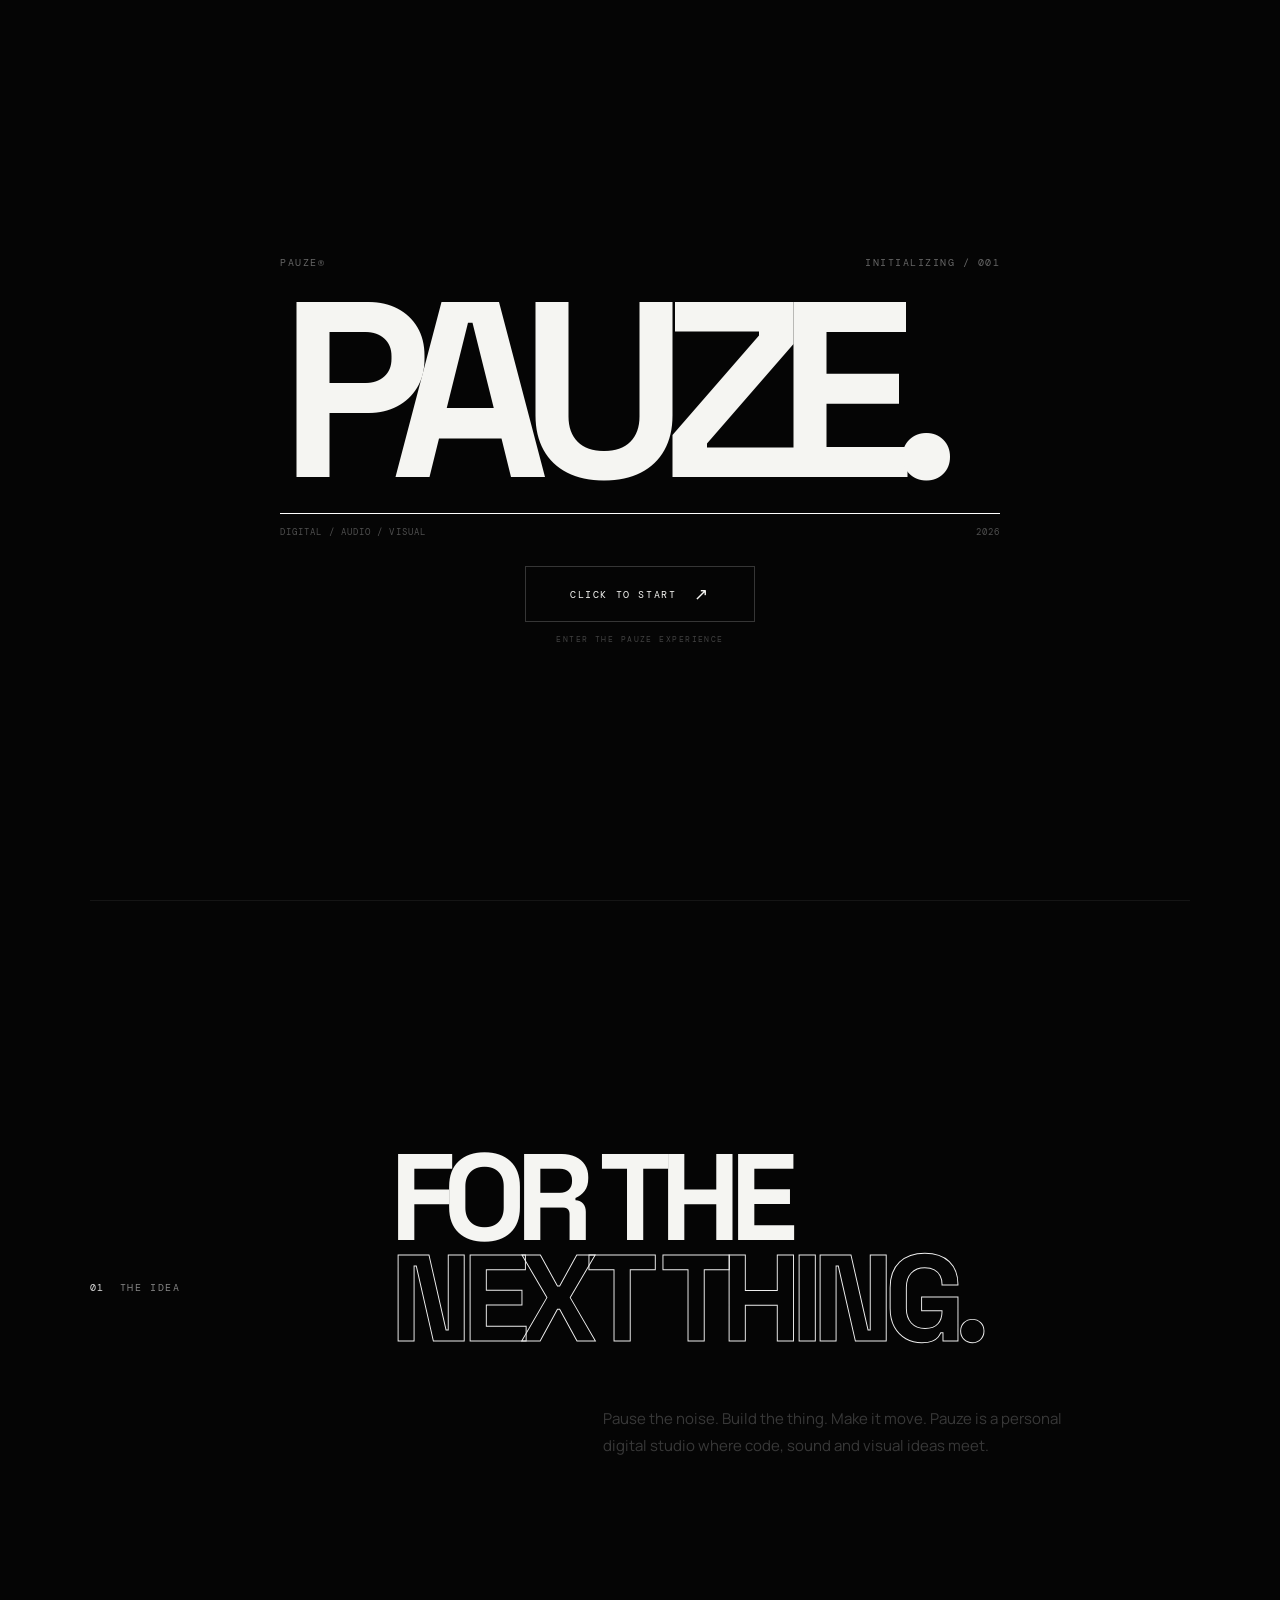
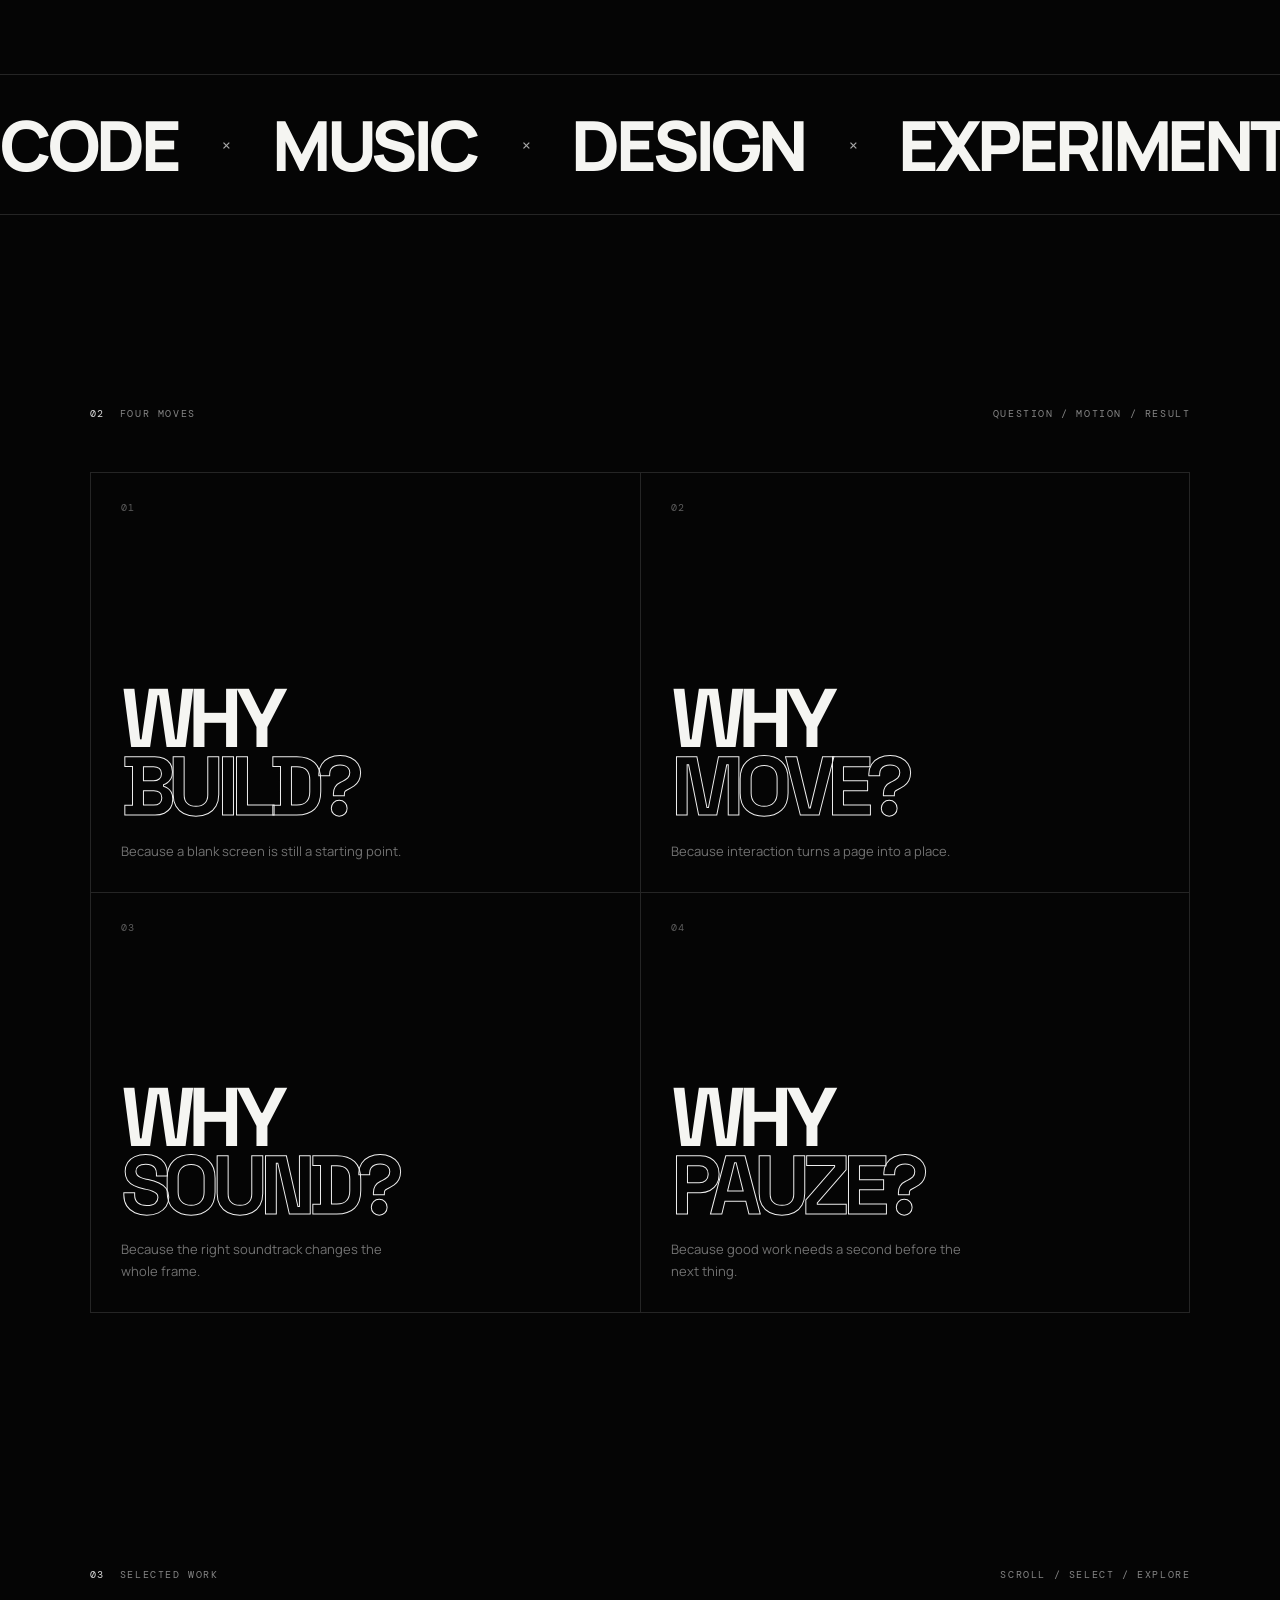
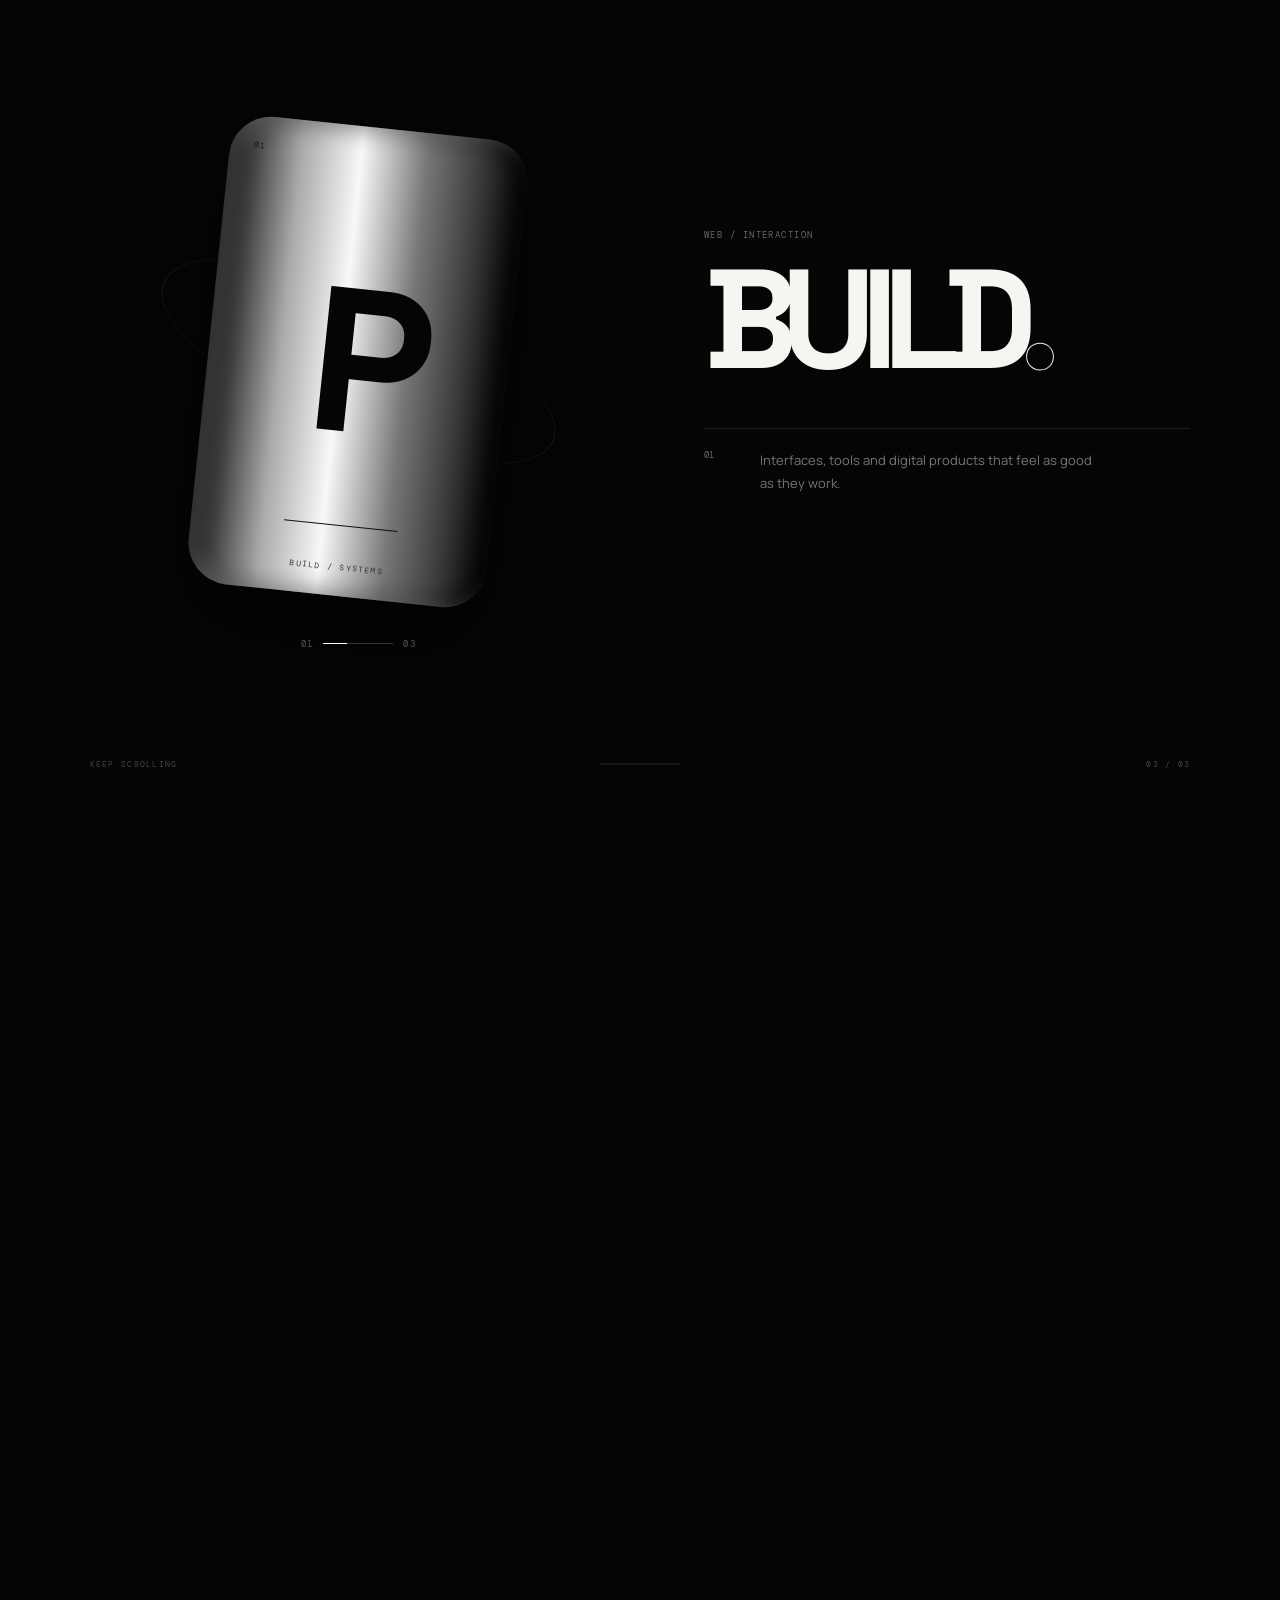
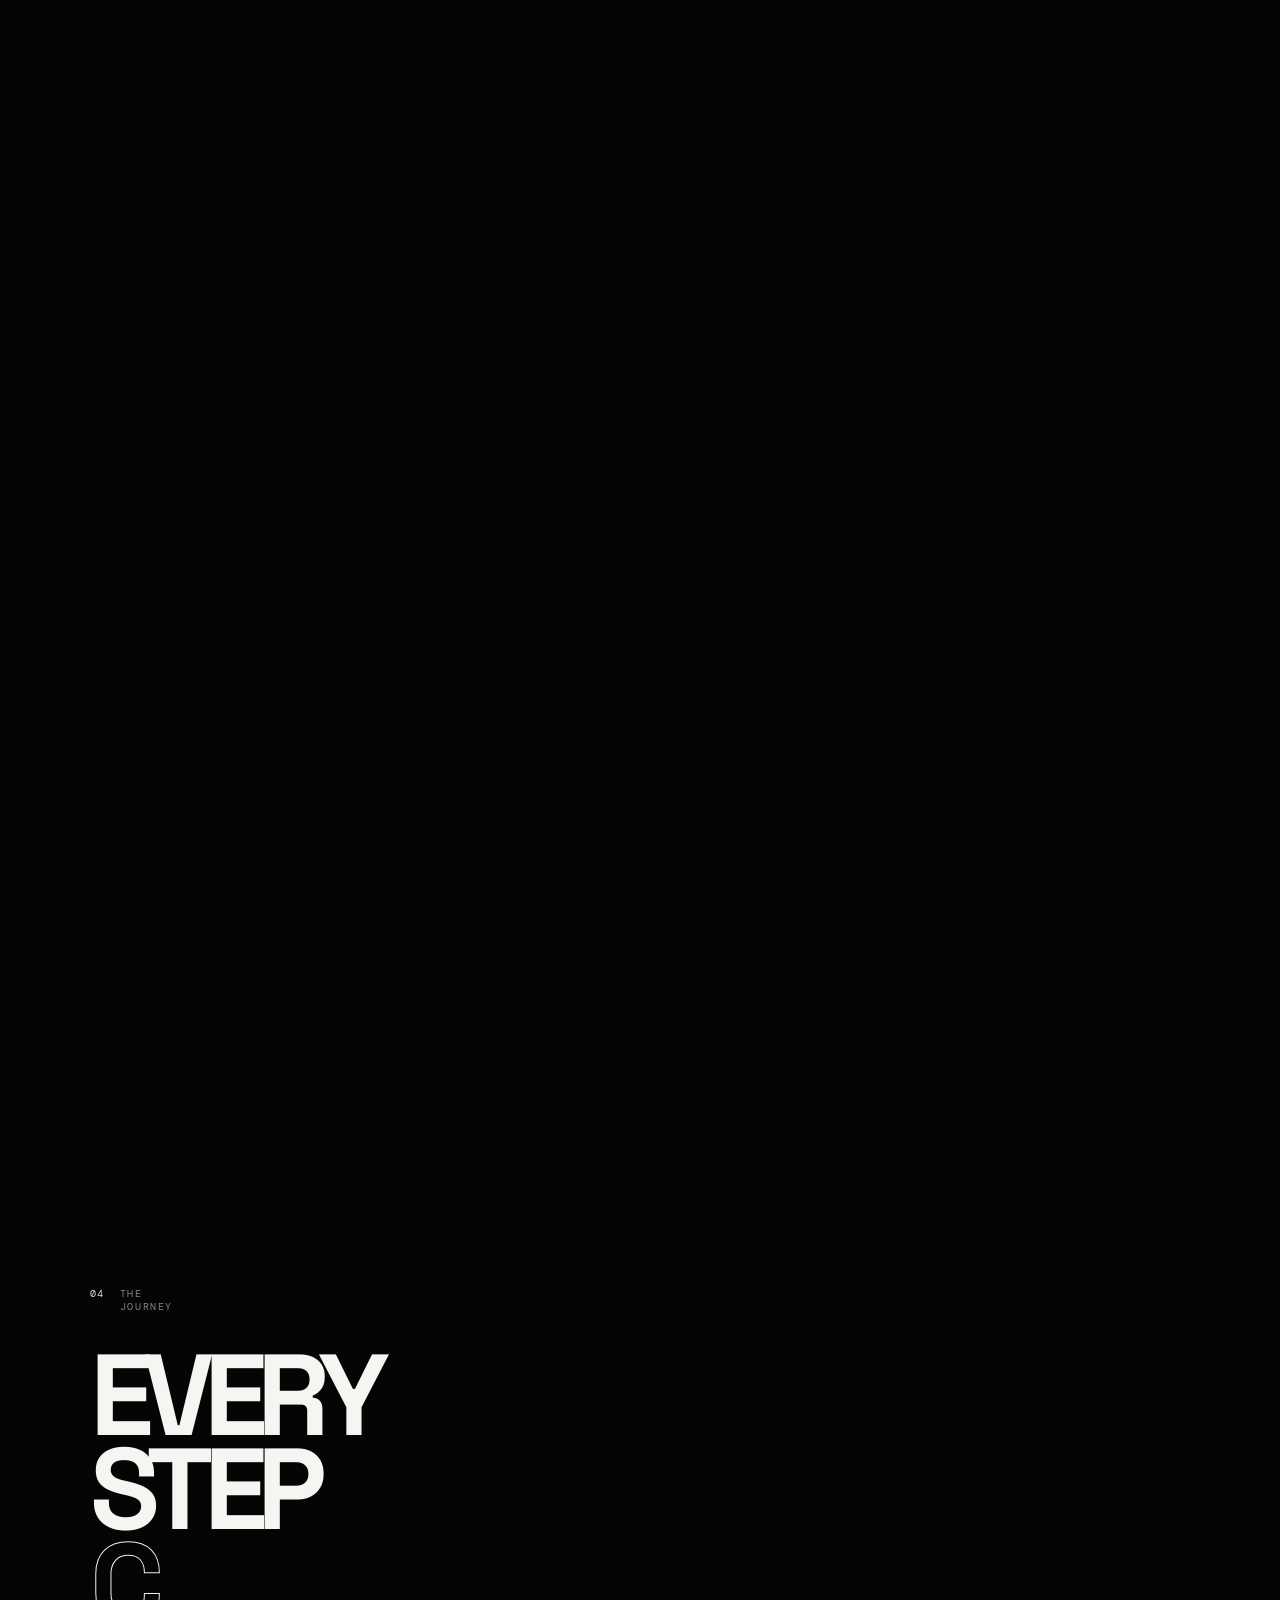
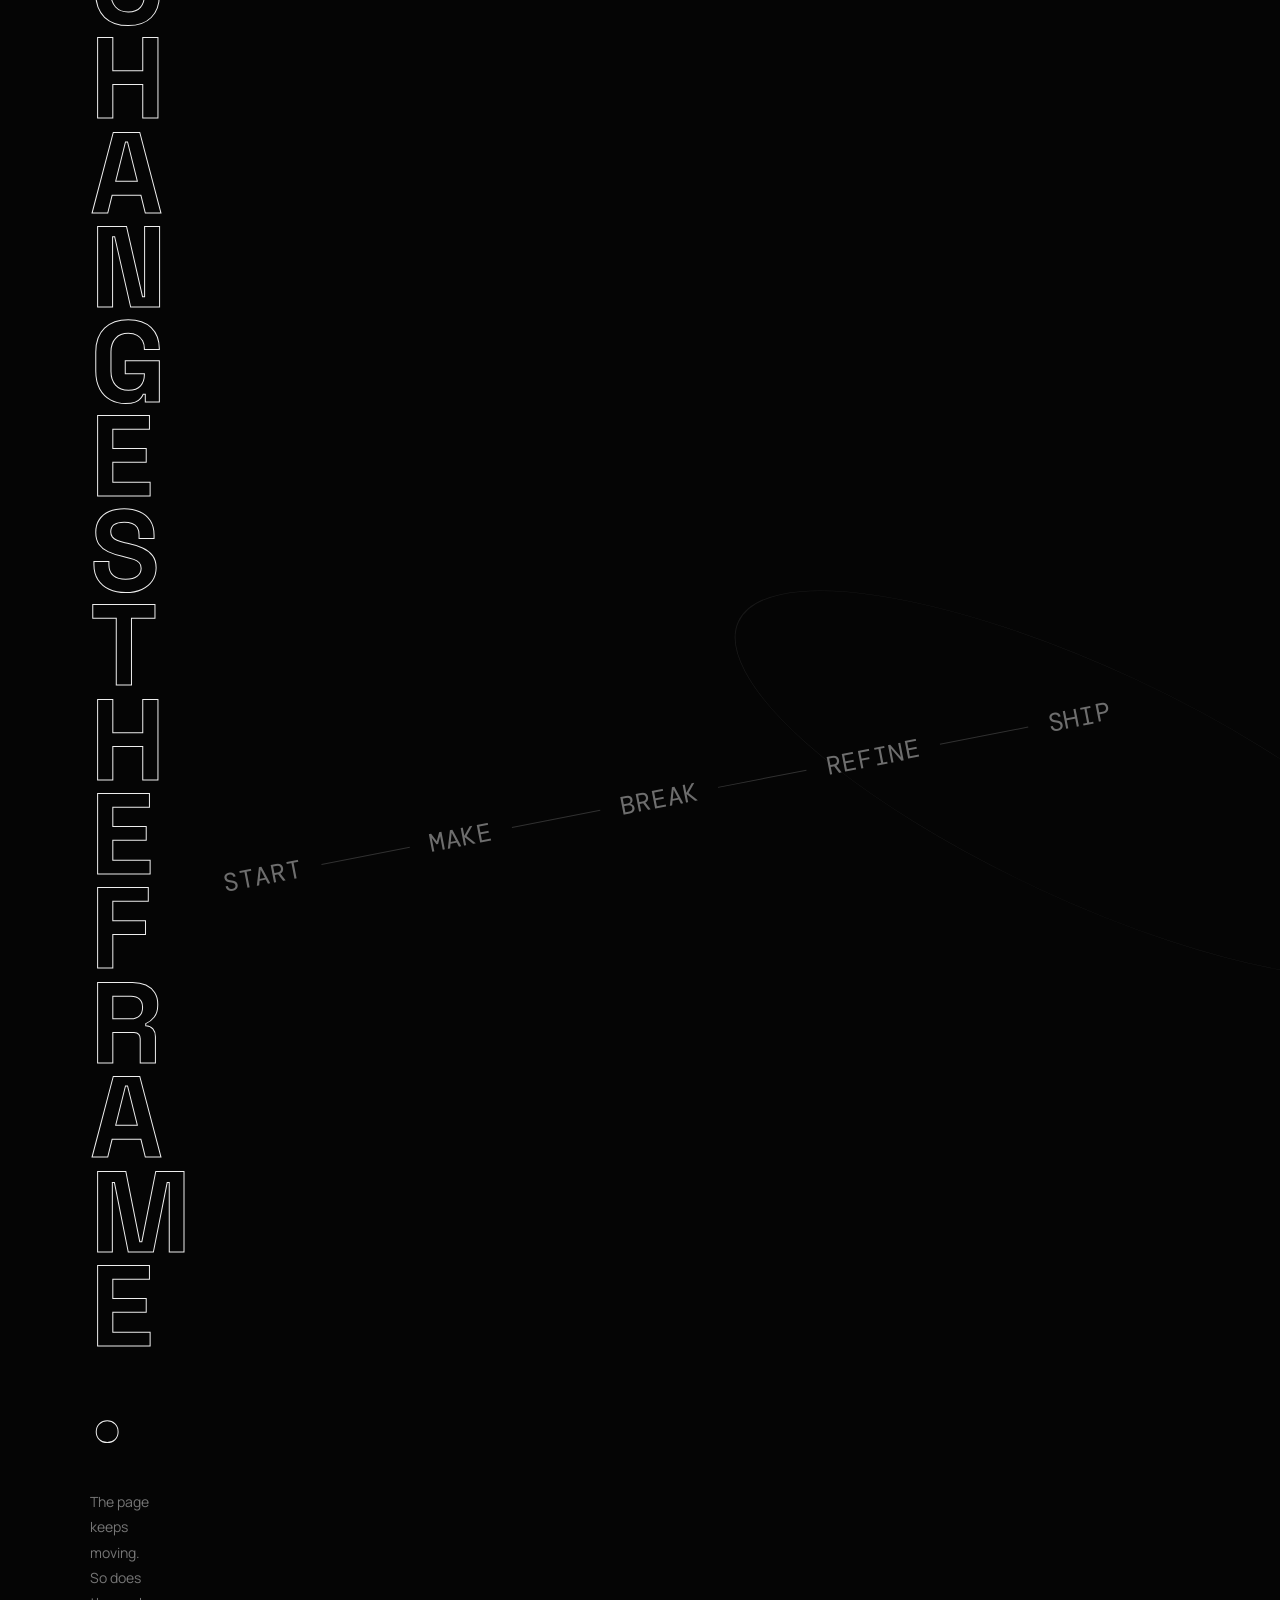
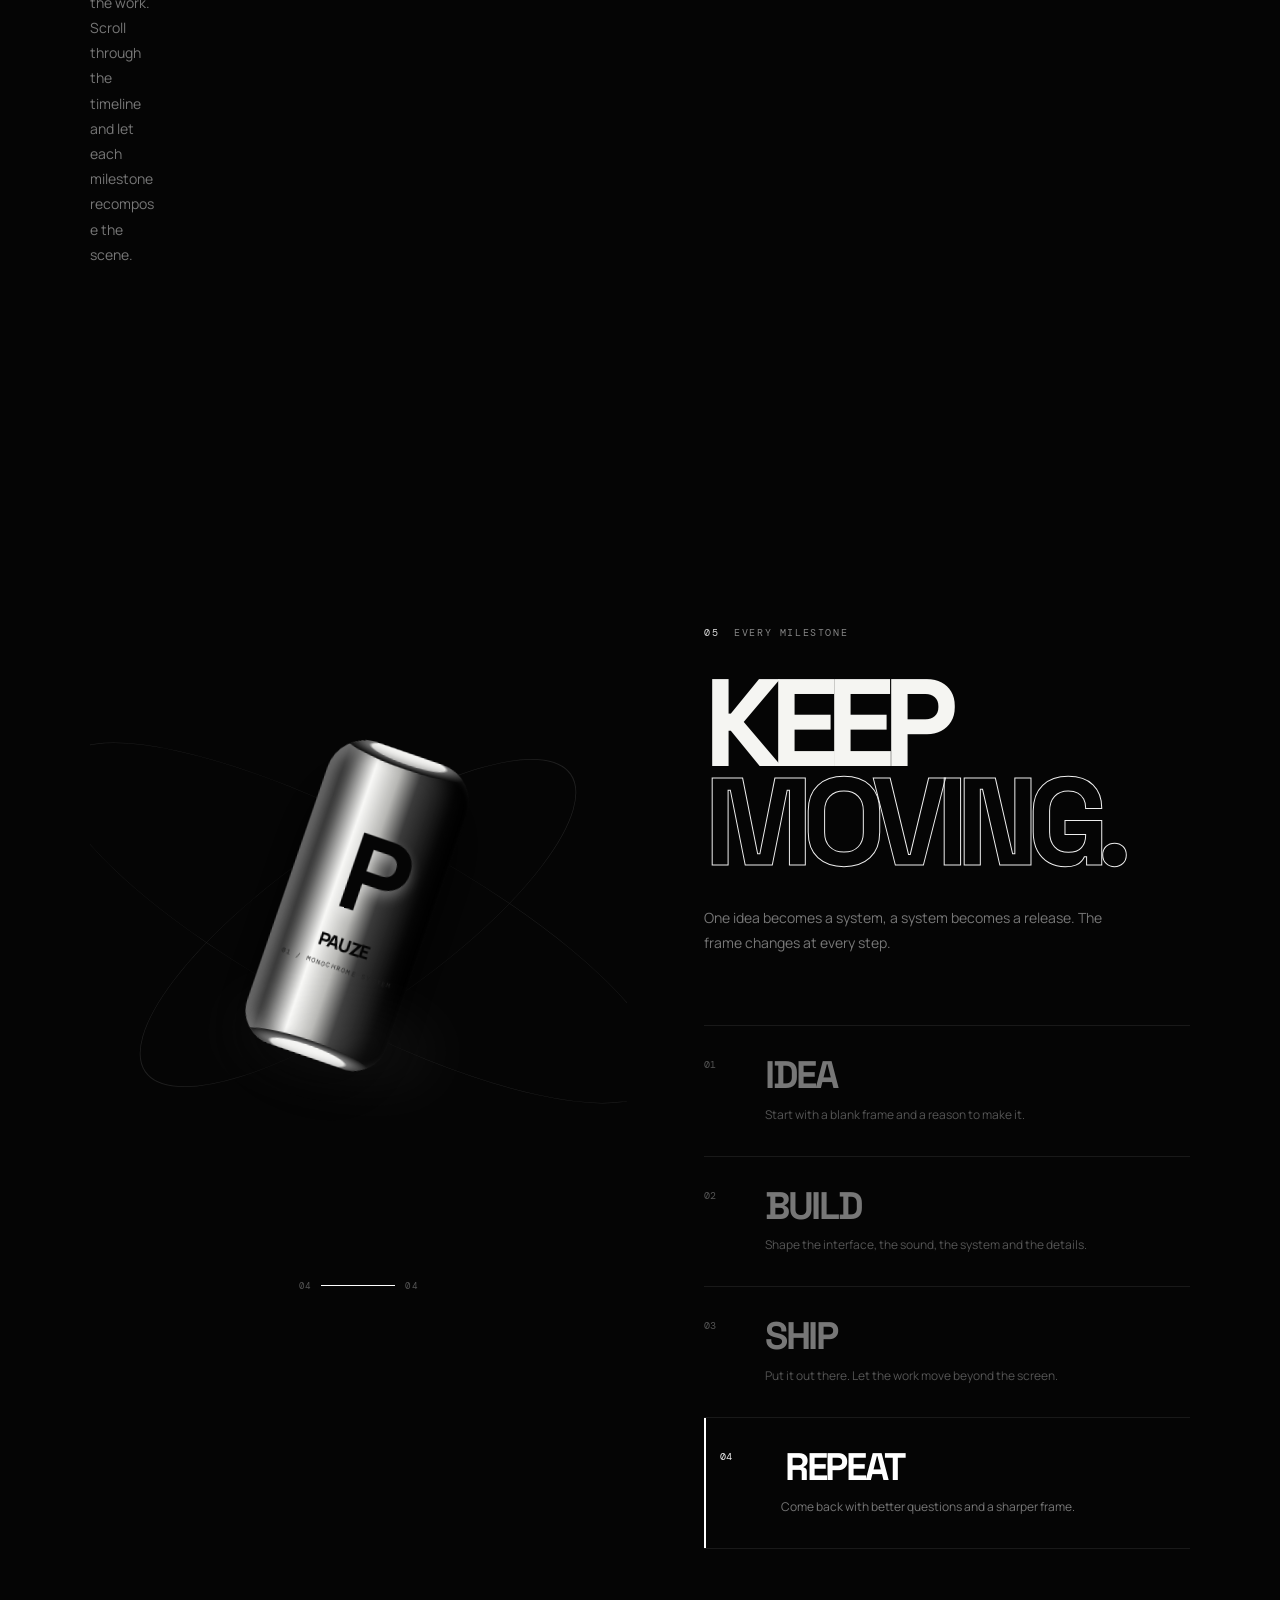
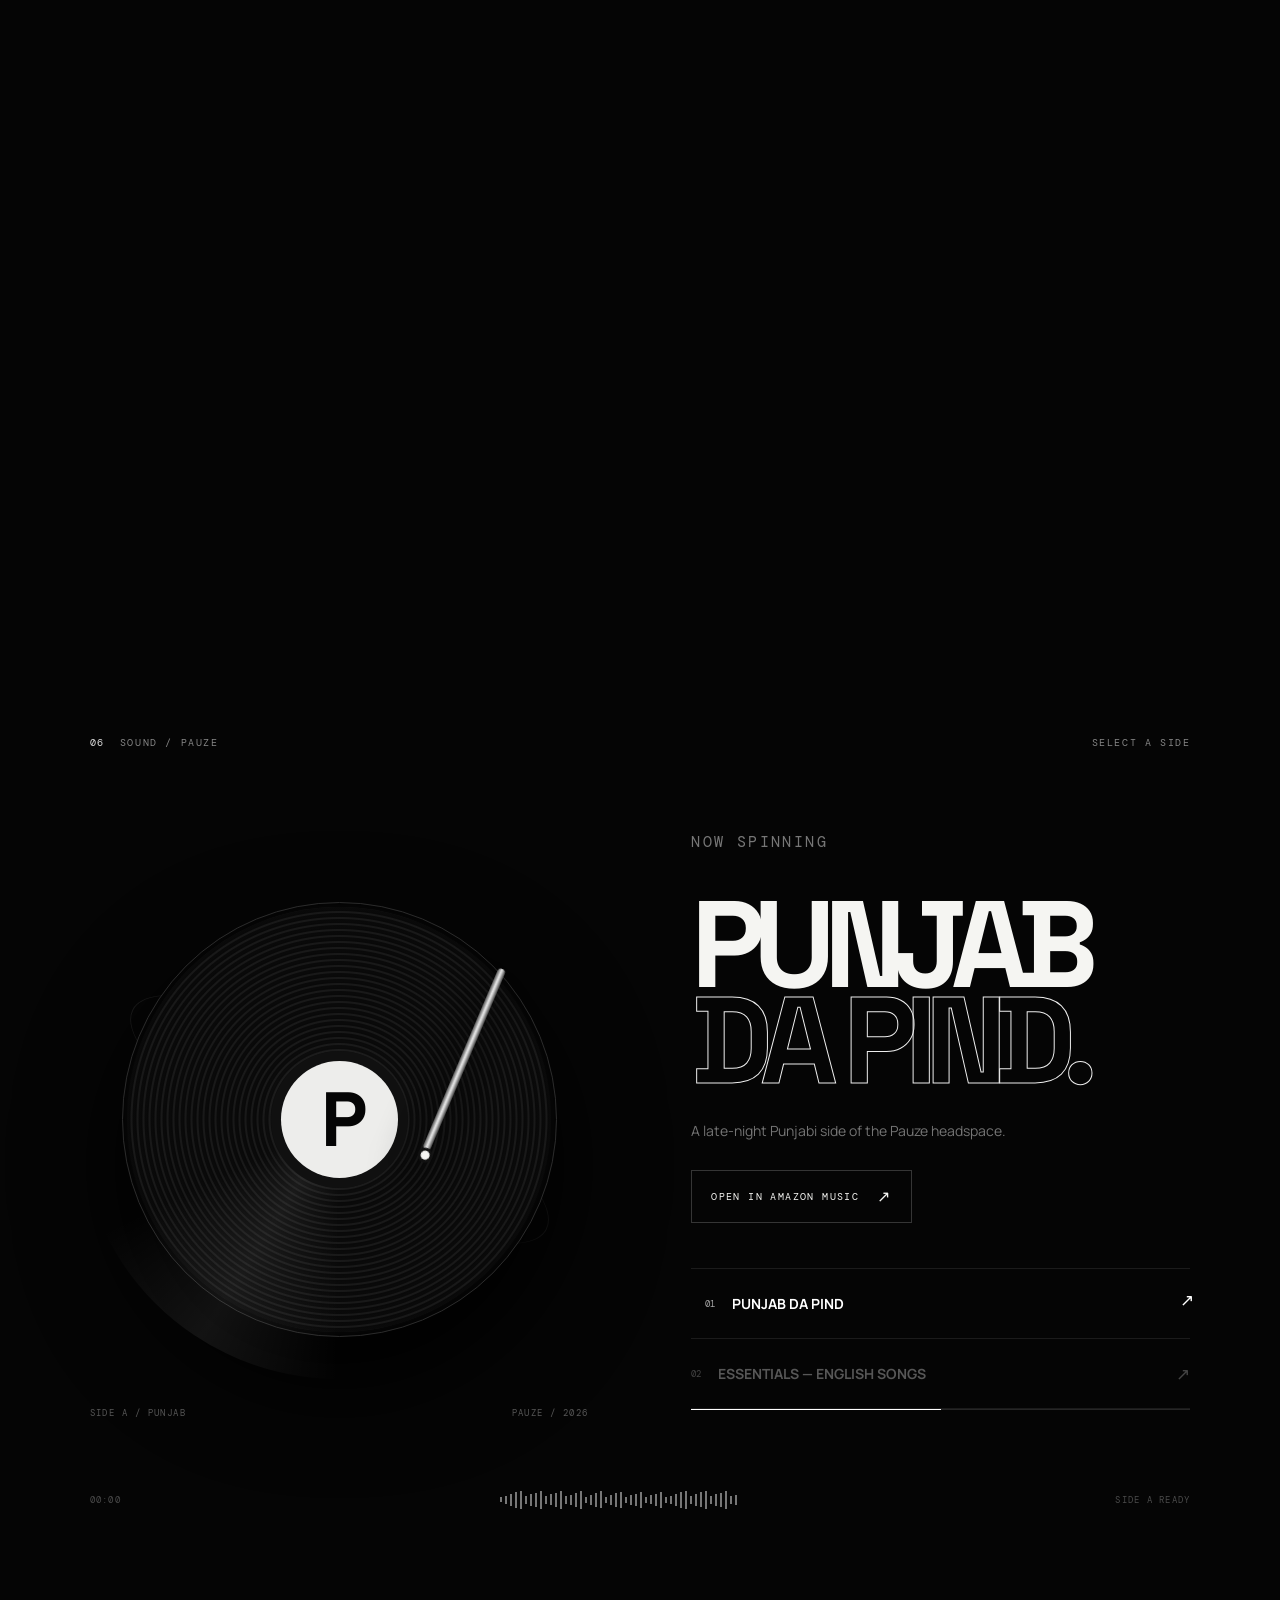
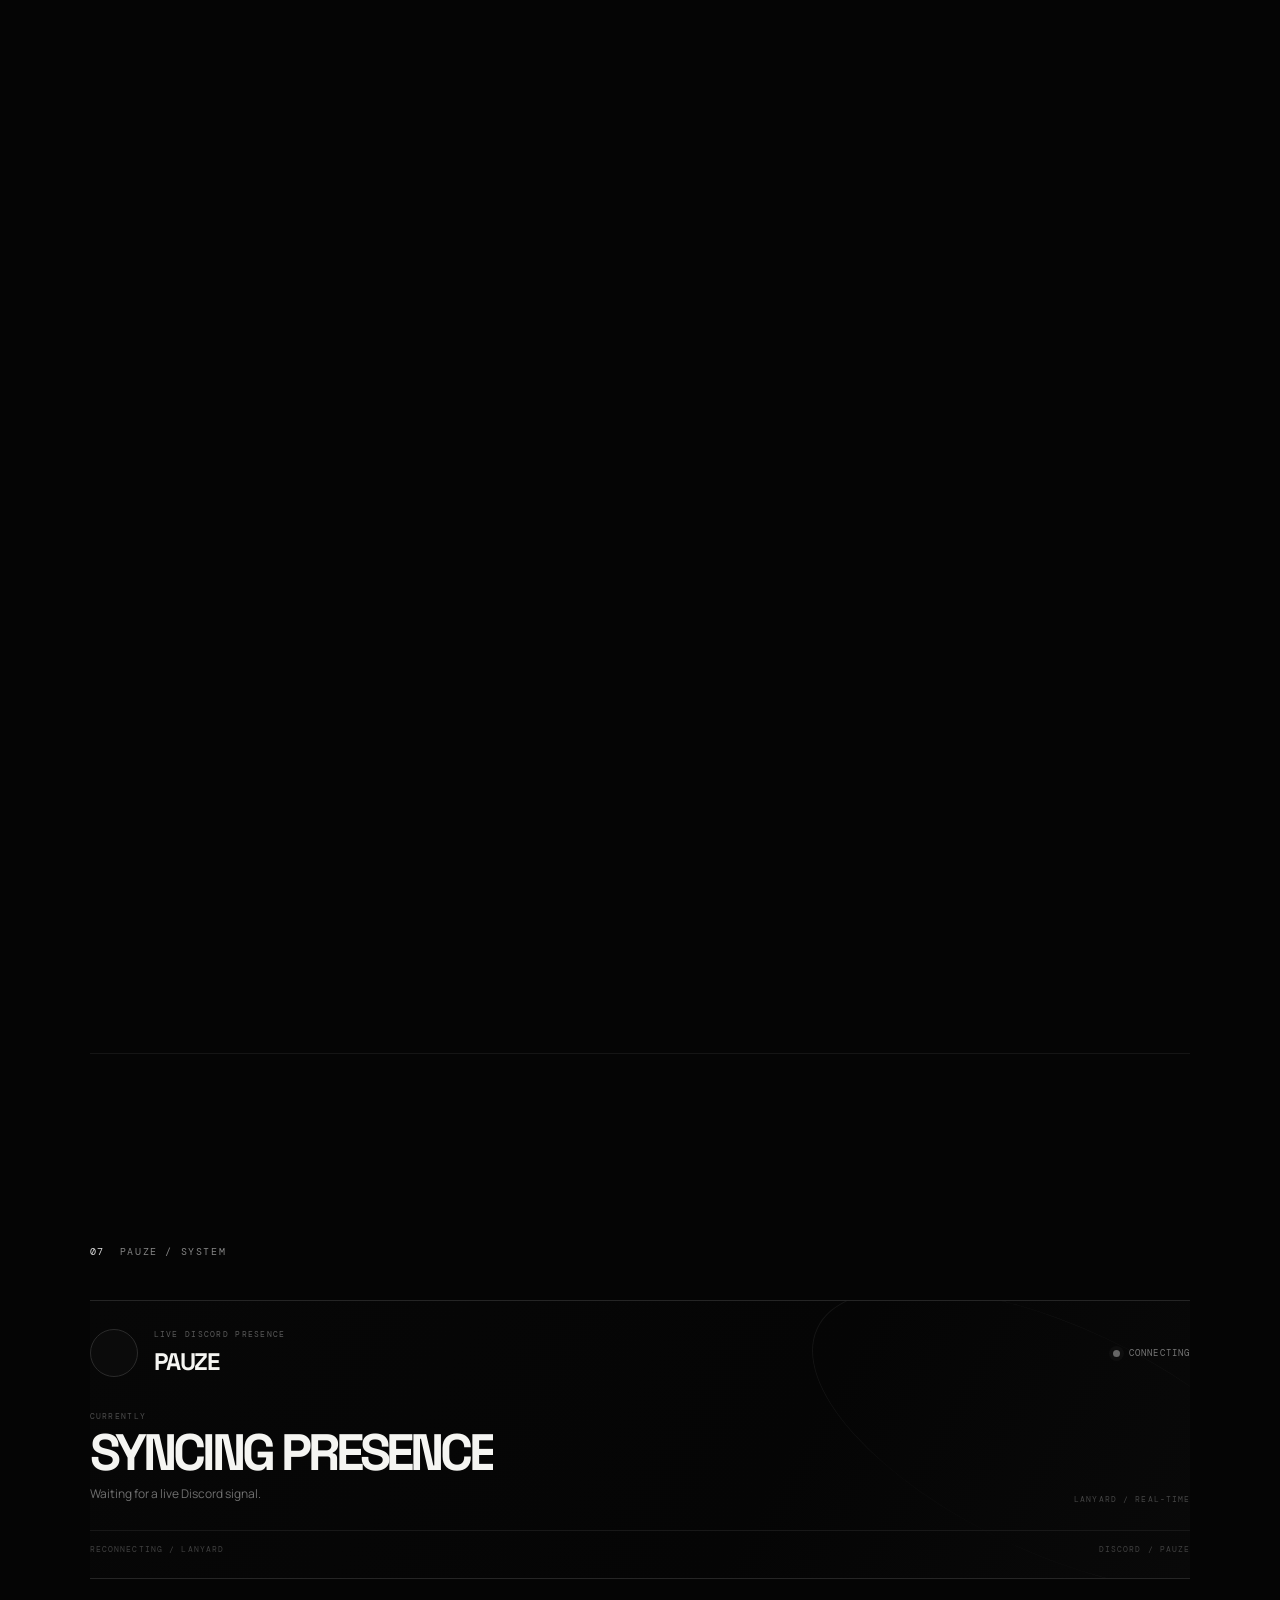
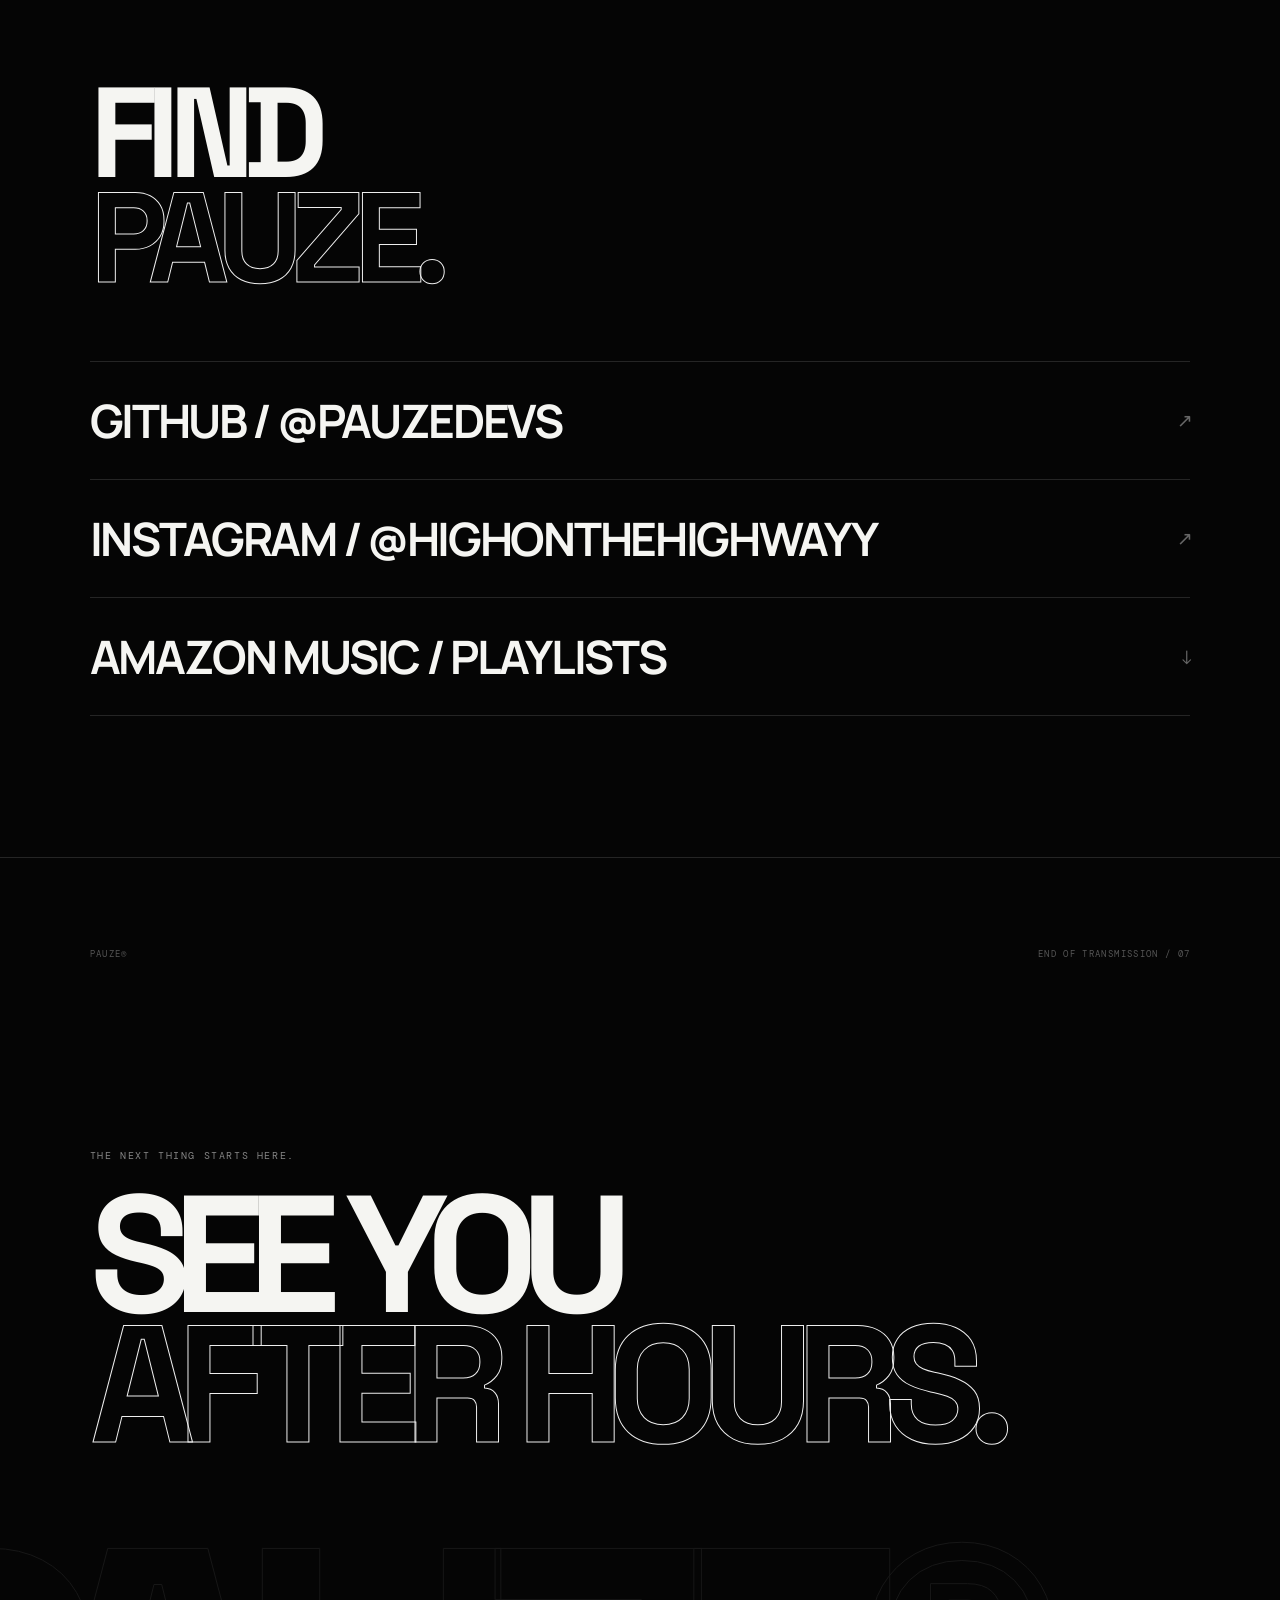
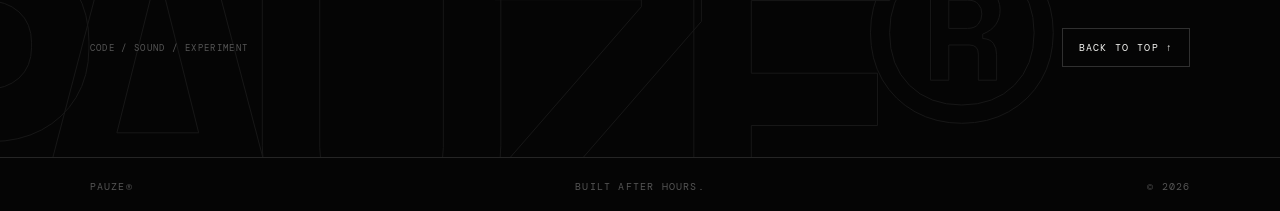
==== commit 42f2e286: "Add animated Pauze header logo" ====
--- a/index.html
+++ b/index.html
@@ -16,7 +16,7 @@
 <body>
   <div class="site-loader" role="dialog" aria-label="Enter Pauze" aria-modal="true"><div class="loader-inner"><div class="loader-top"><span>PAUZE®</span><span>INITIALIZING / 001</span></div><div class="loader-word"><span>PAUZE.</span></div><div class="loader-line"><i></i></div><div class="loader-bottom"><span>DIGITAL / AUDIO / VISUAL</span><span>2026</span></div><button class="start-button magnetic" id="startButton" type="button">CLICK TO START <b>↗</b></button><p class="start-hint">ENTER THE PAUZE EXPERIENCE</p></div></div>
   <div class="noise" aria-hidden="true"></div><div class="scene-wash" aria-hidden="true"><i></i></div><div class="scroll-progress" aria-hidden="true"><i></i></div><div class="cursor cursor-dot" aria-hidden="true"></div><div class="cursor cursor-ring" aria-hidden="true"></div>
-  <header class="nav"><a class="brand magnetic" href="#top">Pauze<span>®</span></a><div class="nav-center"><span>CREATIVE DEVELOPER</span><i></i><span>MUSIC PRODUCER</span></div><a class="nav-link magnetic" href="#connect">CONNECT <b>↗</b></a></header>
+  <header class="nav"><a class="brand magnetic" href="#top" aria-label="Pauze home"><span class="brand-mark" aria-hidden="true"><i></i><b>P</b></span><span class="brand-name">Pauze<span>®</span></span></a><div class="nav-center"><span>CREATIVE DEVELOPER</span><i></i><span>MUSIC PRODUCER</span></div><a class="nav-link magnetic" href="#connect">CONNECT <b>↗</b></a></header>
   <main id="top">
     <section class="hero is-active" id="hero"><div class="hero-grid"></div><div class="hero-copy reveal reveal-fast"><p class="eyebrow">PAUZE / DIGITAL STUDIO</p><h1><span>MAKE</span><span class="outline">IT</span><span>MOVE.</span></h1><div class="hero-bottom"><p>Code, sound and experiments — built with intention, shipped with character.</p><span class="scroll">SCROLL <i></i> 01</span></div></div><div class="hero-product" aria-hidden="true"><div class="product-stage"><div class="floating-can can-left"><div class="can-face">P</div></div><div class="floating-can can-back"><div class="can-face">+</div></div><div class="floating-can can-right"><div class="can-face">P</div></div><div class="product-can"><div class="can-top"></div><div class="can-body"><span class="can-mini">PAUZE® / STUDIO</span><strong>P</strong><span class="can-name">PAUZE</span><span class="can-sub">CODE / MUSIC / IDEAS</span></div><div class="can-bottom"></div></div><div class="stage-shadow"></div></div><div class="product-orbit product-orbit-a"></div><div class="product-orbit product-orbit-b"></div><span class="float-dot dot-one"></span><span class="float-dot dot-two"></span><span class="float-dot dot-three"></span></div><div class="hero-status"><span>EST. 2026</span><span>SCROLL TO ENTER</span><span>01 / 06</span></div></section>
     <section class="manifesto panel reveal"><div class="section-tag"><span>01</span><span>THE IDEA</span></div><div class="manifesto-main"><h2>FOR THE<br /><em>NEXT THING.</em></h2><p>Pause the noise. Build the thing. Make it move. Pauze is a personal digital studio where code, sound and visual ideas meet.</p></div></section>
--- a/styles.css
+++ b/styles.css
@@ -176,3 +176,64 @@
 @media(prefers-reduced-motion:reduce){
   .hero-product,.ticker-track,.journey-track{will-change:auto}
 }
+
+
+/* Live presence — Pauze system module */
+.presence-card{
+  position:relative;overflow:hidden;border-block:1px solid var(--line);
+  padding:28px 0 24px;margin:42px 0 8vw;
+  background:linear-gradient(120deg,#070707,#050505 62%,#090909);
+}
+.presence-card::before{
+  content:"";position:absolute;right:-12%;top:-120%;width:48%;height:340%;
+  border:1px solid #151515;border-radius:50%;transform:rotate(25deg) scaleY(.24);
+  pointer-events:none;
+}
+.presence-card::after{
+  content:"";position:absolute;left:0;right:0;top:50%;height:1px;
+  background:linear-gradient(90deg,transparent,#fff3,transparent);
+  transform:translateX(-100%);animation:presenceScan 6s linear infinite;pointer-events:none;
+}
+.presence-head,.presence-main,.presence-foot{
+  display:flex;justify-content:space-between;align-items:center;gap:24px;position:relative;z-index:1
+}
+.presence-identity{display:flex;align-items:center;gap:16px;min-width:0}
+.presence-avatar-wrap{width:48px;height:48px;border:1px solid #2b2b2b;border-radius:50%;display:grid;place-items:center;overflow:hidden;flex:none;background:#0b0b0b}
+.presence-avatar{width:100%;height:100%;object-fit:cover;display:none;filter:grayscale(1)}
+.presence-avatar.has-image{display:block}
+.presence-identity>div:last-child{display:flex;flex-direction:column;gap:7px;min-width:0}
+.presence-identity .eyebrow{font-size:8px;color:#5a5a5a}
+.presence-identity strong{font:700 24px 'Space Grotesk',sans-serif;letter-spacing:-.06em;white-space:nowrap;overflow:hidden;text-overflow:ellipsis}
+.presence-state{display:flex;align-items:center;gap:9px;font:9px 'DM Mono',monospace;letter-spacing:.13em;color:#777;white-space:nowrap}
+.presence-state i{width:7px;height:7px;border-radius:50%;background:#666;box-shadow:0 0 0 4px #6661}
+.presence-state.online i{background:#fff;box-shadow:0 0 0 4px #fff1;animation:presencePulse 1.8s ease-in-out infinite}
+.presence-state.idle i{background:#aaa}
+.presence-state.dnd i{background:#555}
+.presence-state.offline i{background:#303030}
+.presence-main{align-items:flex-end;margin-top:34px}
+.presence-activity{display:flex;flex-direction:column;gap:9px;min-width:0}
+.presence-activity .mono{font-size:8px;color:#4d4d4d}
+.presence-activity strong{font:700 clamp(28px,4vw,52px)/.9 'Space Grotesk',sans-serif;letter-spacing:-.08em;max-width:720px;white-space:nowrap;overflow:hidden;text-overflow:ellipsis}
+.presence-activity p{margin:0;color:#707070;font-size:12px;line-height:1.55;max-width:620px}
+.presence-platform{font:8px 'DM Mono',monospace;letter-spacing:.14em;color:#454545;white-space:nowrap}
+.presence-foot{border-top:1px solid #181818;margin-top:26px;padding-top:13px;font:8px 'DM Mono',monospace;letter-spacing:.14em;color:#404040}
+@keyframes presencePulse{50%{transform:scale(1.15);opacity:.62}}
+@keyframes presenceScan{to{transform:translateX(100%)}}
+
+@media(max-width:820px){
+  .presence-card{margin:38px 0 20vw;padding:22px 0 20px}
+  .presence-head{align-items:flex-start}
+  .presence-avatar-wrap{width:42px;height:42px}
+  .presence-identity strong{font-size:21px}
+  .presence-state{font-size:8px}
+  .presence-main{display:block;margin-top:28px}
+  .presence-activity strong{font-size:12vw;max-width:100%}
+  .presence-activity p{font-size:11px;max-width:290px;margin-top:2px}
+  .presence-platform{margin-top:20px;font-size:7px}
+  .presence-foot{margin-top:22px;font-size:7px}
+  .presence-foot span:last-child{display:none}
+  .presence-card::before{right:-28%;width:80%}
+}
+@media(prefers-reduced-motion:reduce){
+  .presence-state.online i,.presence-card::after{animation:none}
+}
--- a/case-studies.css
+++ b/case-studies.css
@@ -7,23 +7,34 @@
 @media(max-width:820px){.case-studies{min-height:310vh}.case-sticky{position:sticky;height:100vh;min-height:620px;padding:10vh 7vw 8vh;display:flex;flex-direction:column;justify-content:space-between;overflow:hidden}.case-head{width:100%;margin-bottom:0}.case-stage{height:50vh;min-height:310px;width:100%;margin:0}.case-art{width:170px;height:320px;border-radius:32px}.case-copy-wrap{height:25vh;min-height:170px;width:100%}.case-copy h2{font-size:20vw}.case-copy>p{margin-bottom:12px}.case-copy>div{margin-top:18px}.case-hint{position:absolute;left:7vw;right:7vw;bottom:3vh}.case-scroll-source{display:flex}.case-stage-meta{bottom:0}.case-hint i{display:none}}
 @media(prefers-reduced-motion:reduce){.case-stage::before,.case-stage::after,.case-scan{animation:none}.case-art,.case-copy{transition:none}}
 
-
 /* Responsive case-study stage */
 @media(min-width:821px) and (max-width:1199px){
   .case-studies{min-height:290vh}
-  .case-sticky{
-    min-height:620px;
-    padding:6vh 5vw;
-    grid-template-columns:minmax(0,1.02fr) minmax(280px,.98fr);
-    gap:0 4vw
-  }
+  .case-sticky{min-height:620px;padding:6vh 5vw;grid-template-columns:minmax(0,1.02fr) minmax(280px,.98fr);gap:0 4vw}
   .case-stage,.case-copy-wrap{height:61vh;min-height:400px}
   .case-art{width:min(25vw,270px);height:min(43vw,420px)}
   .case-copy h2{font-size:clamp(68px,9.5vw,115px)}
   .case-copy>div{margin-top:38px}
   .case-hint{left:5vw;right:5vw;bottom:3vh}
 }
+@media(max-width:820px){.case-sticky{height:100svh;min-height:600px}.case-stage{min-height:300px}}
+
+/* Mobile overflow correction — keep the journey typography inside the viewport */
+.journey{overflow:hidden;max-width:100vw}
+.journey-copy{min-width:0;max-width:100%}
+.journey-copy h2{max-width:100%;overflow-wrap:normal;word-break:normal}
+.journey-copy h2 em{display:block;max-width:100%;font-style:normal;overflow-wrap:break-word;word-break:normal}
+.journey-copy>p{max-width:100%;overflow-wrap:break-word}
 @media(max-width:820px){
-  .case-sticky{height:100svh;min-height:600px}
-  .case-stage{min-height:300px}
+  .journey{width:100%;box-sizing:border-box;padding-left:7vw;padding-right:7vw}
+  .journey-copy h2{font-size:clamp(54px,17vw,92px);line-height:.8;letter-spacing:-.085em}
+  .journey-copy h2 em{font-size:.88em;letter-spacing:-.075em;white-space:normal}
+  .journey-copy>p{font-size:12px;line-height:1.7;width:100%}
+  .journey-track{width:100%;max-width:100%;overflow:hidden;display:flex;align-items:center;gap:12px}
+  .journey-track span{white-space:nowrap}
+  .journey-track i{flex:1;min-width:18px;width:auto}
 }
+@media(max-width:380px){
+  .journey-copy h2{font-size:16.5vw}
+  .journey-copy h2 em{font-size:.84em}
+}
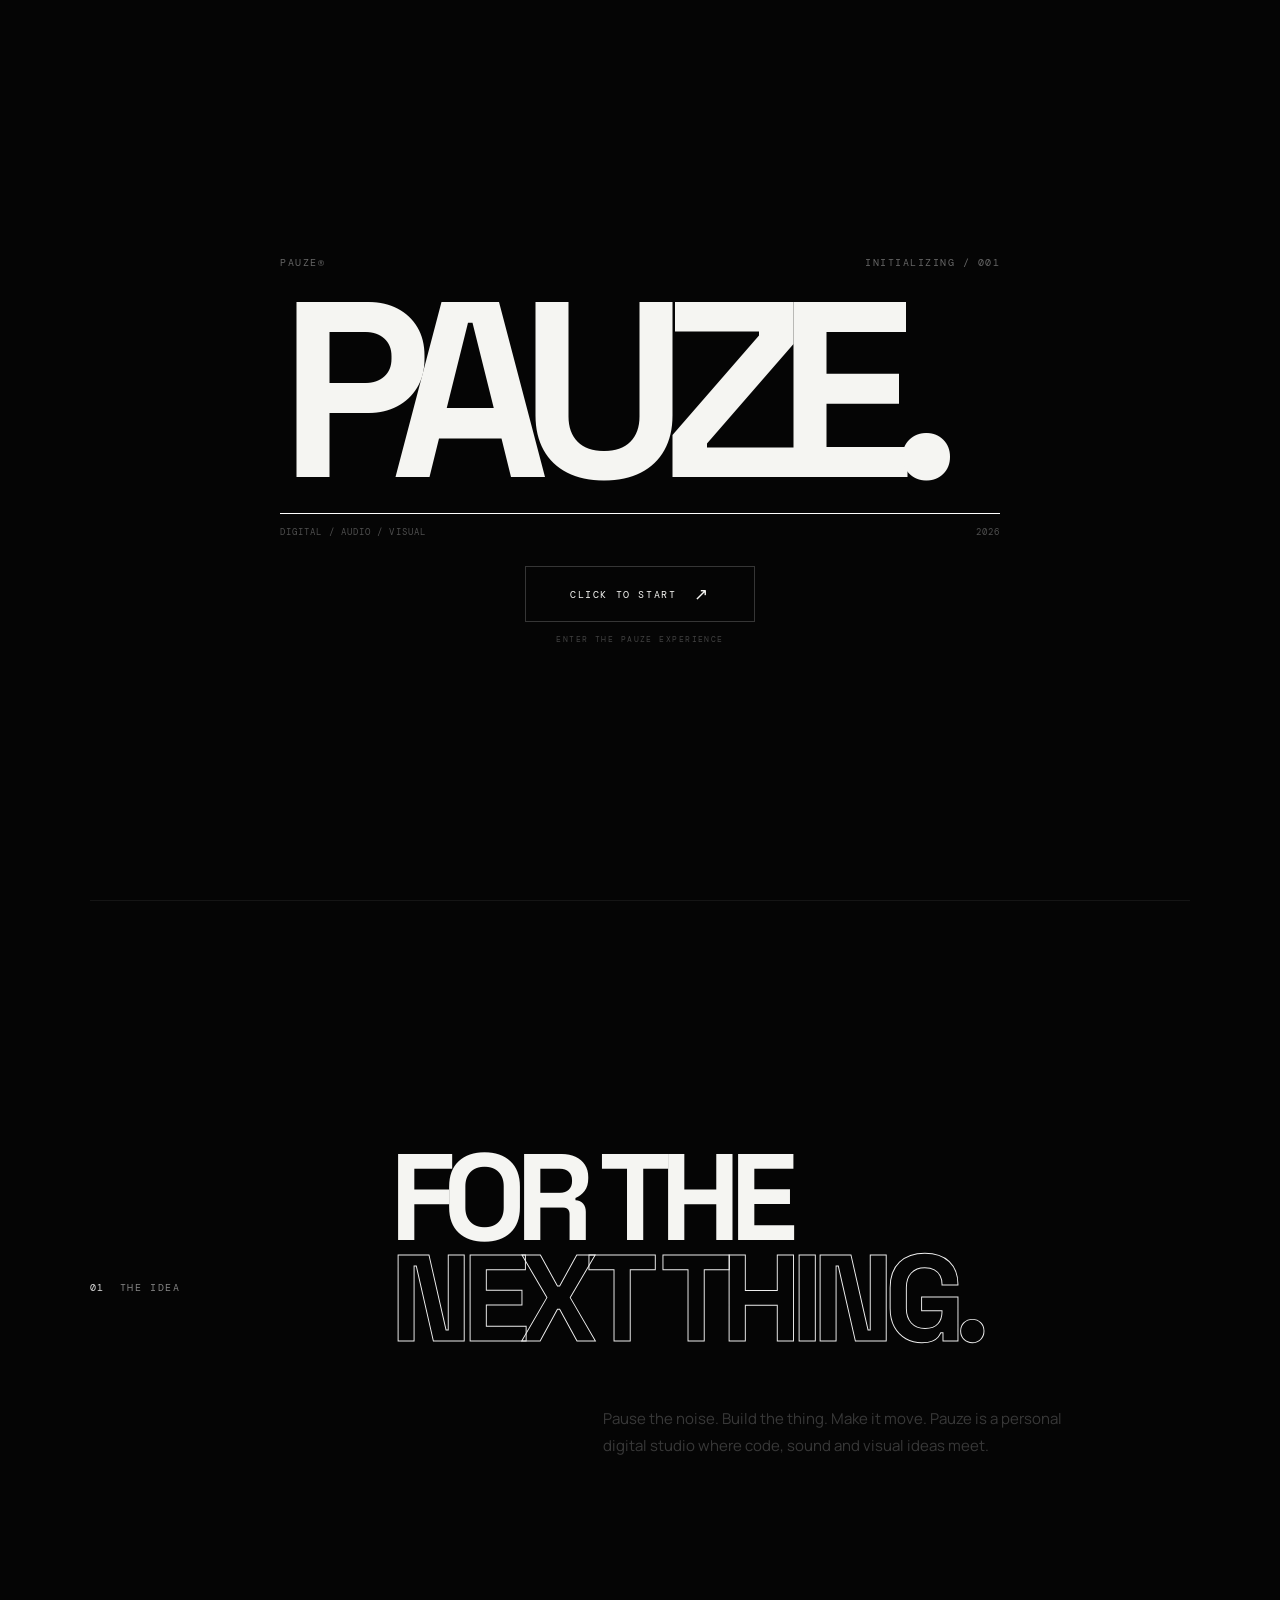
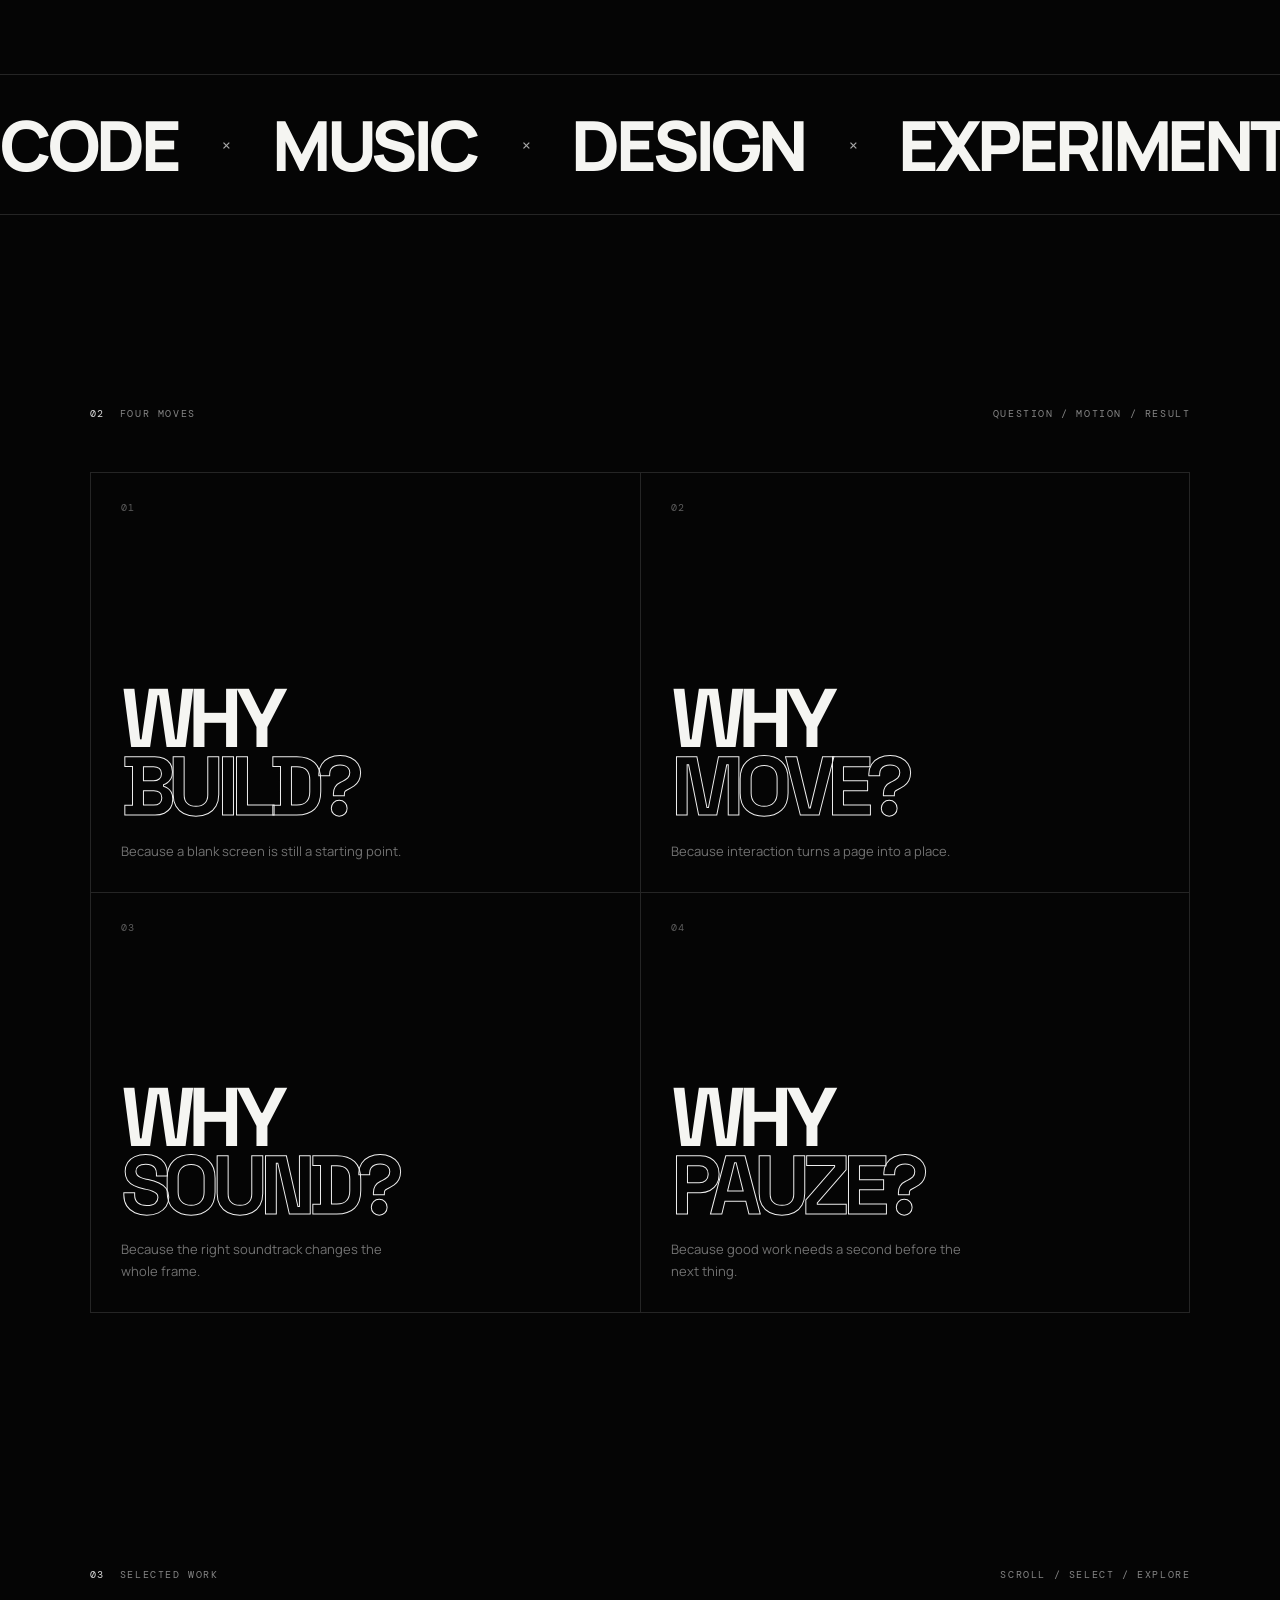
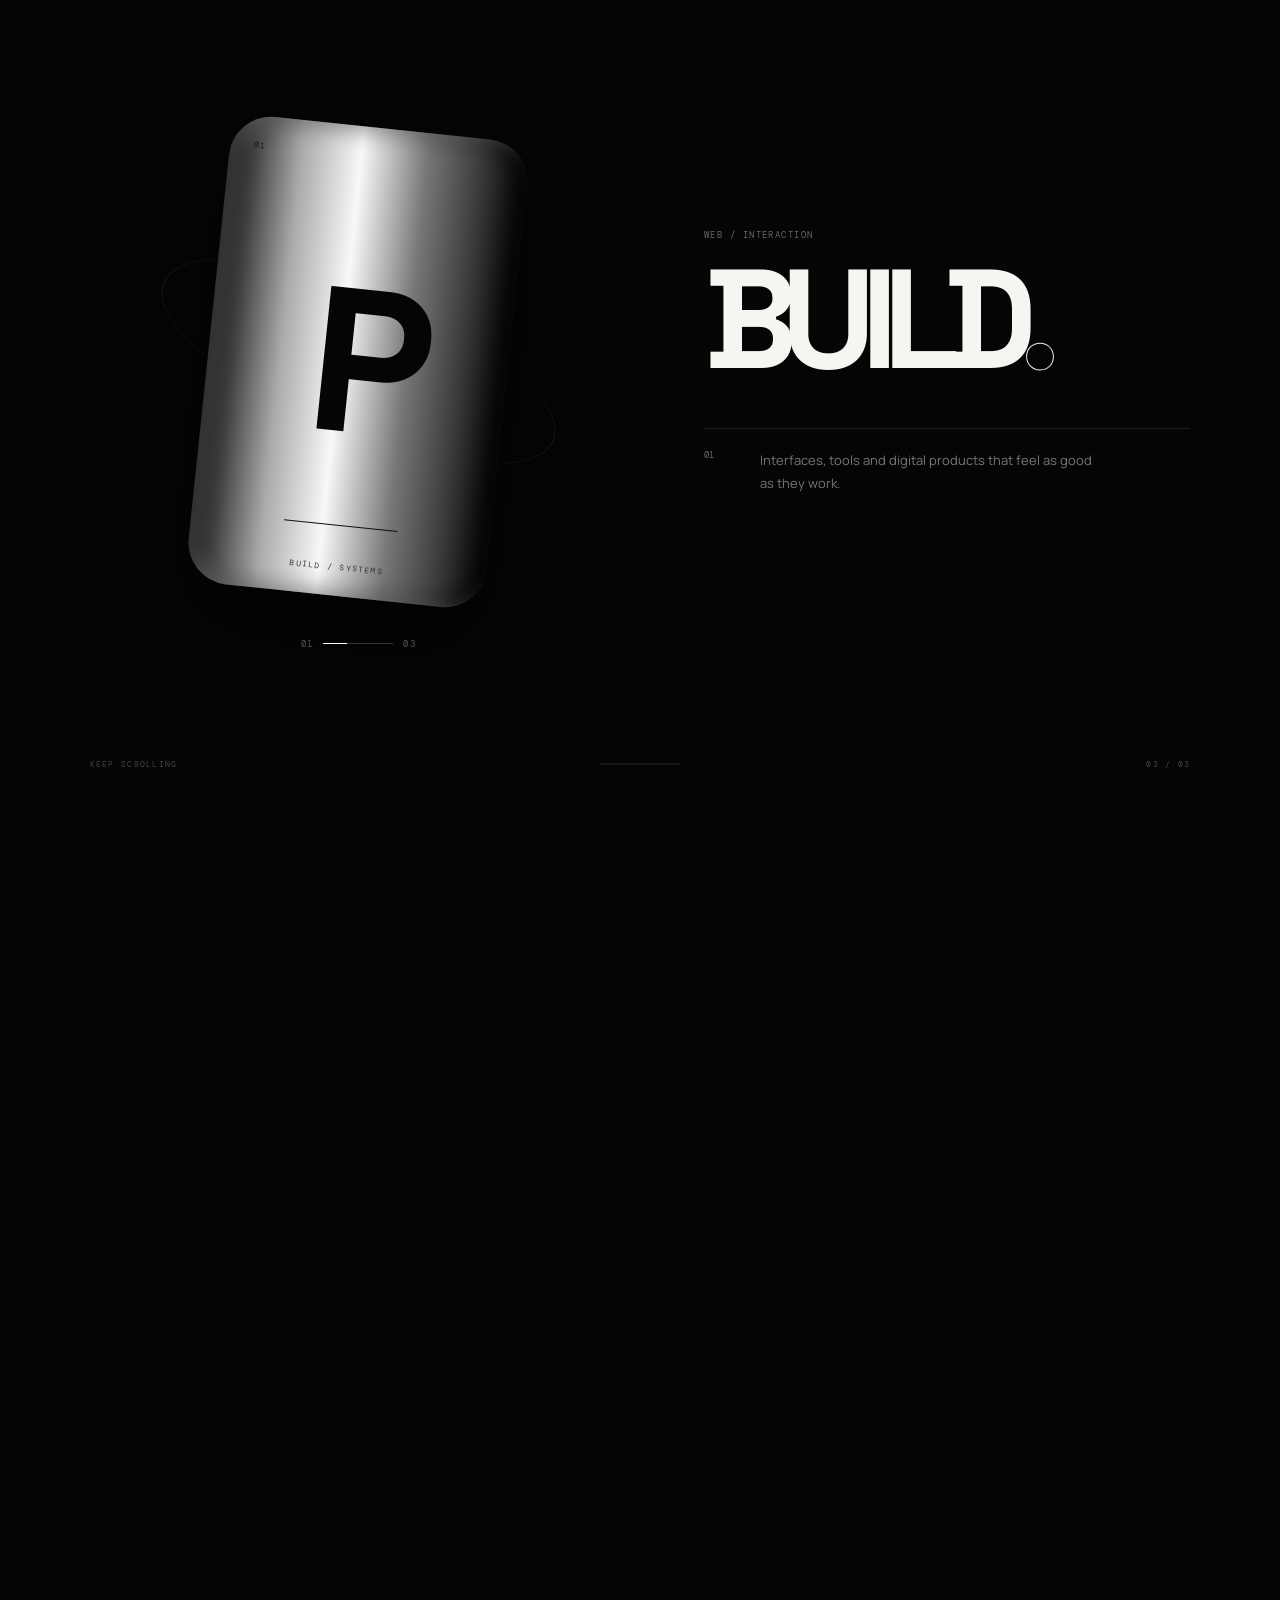
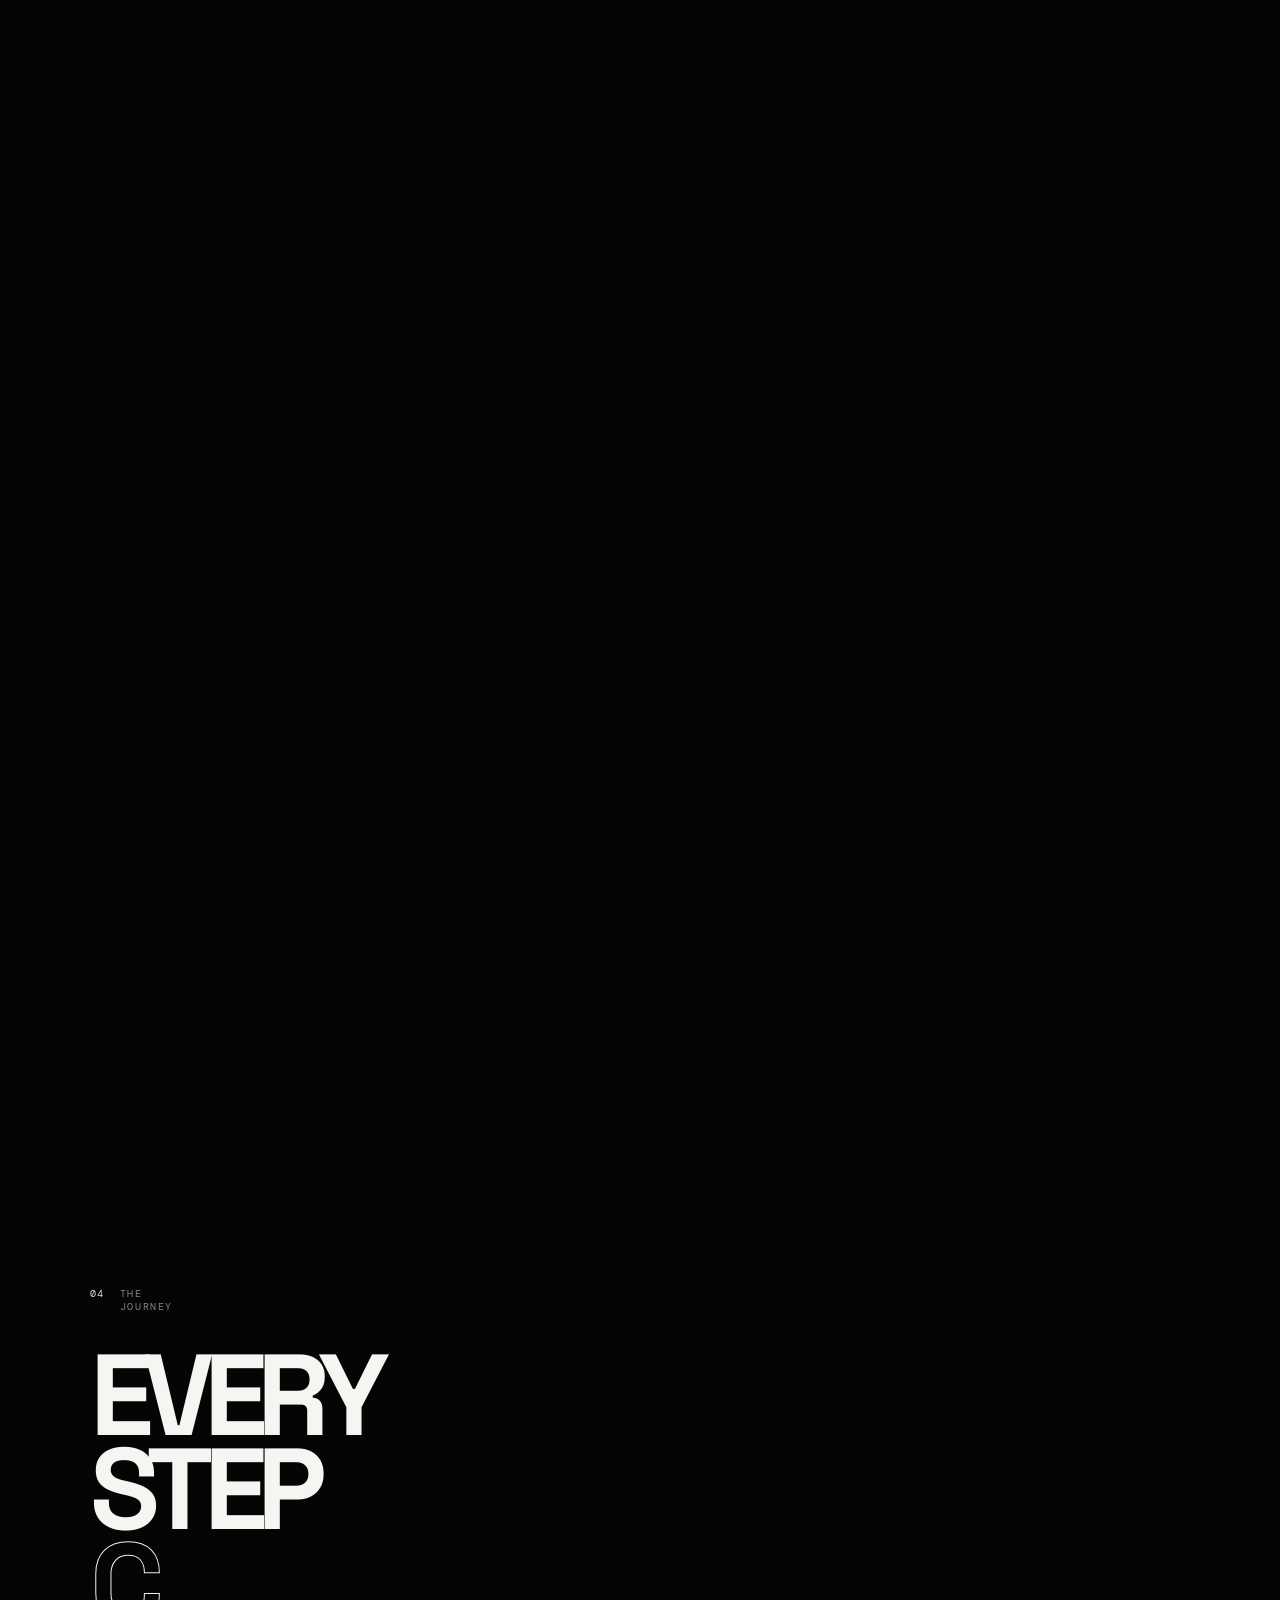
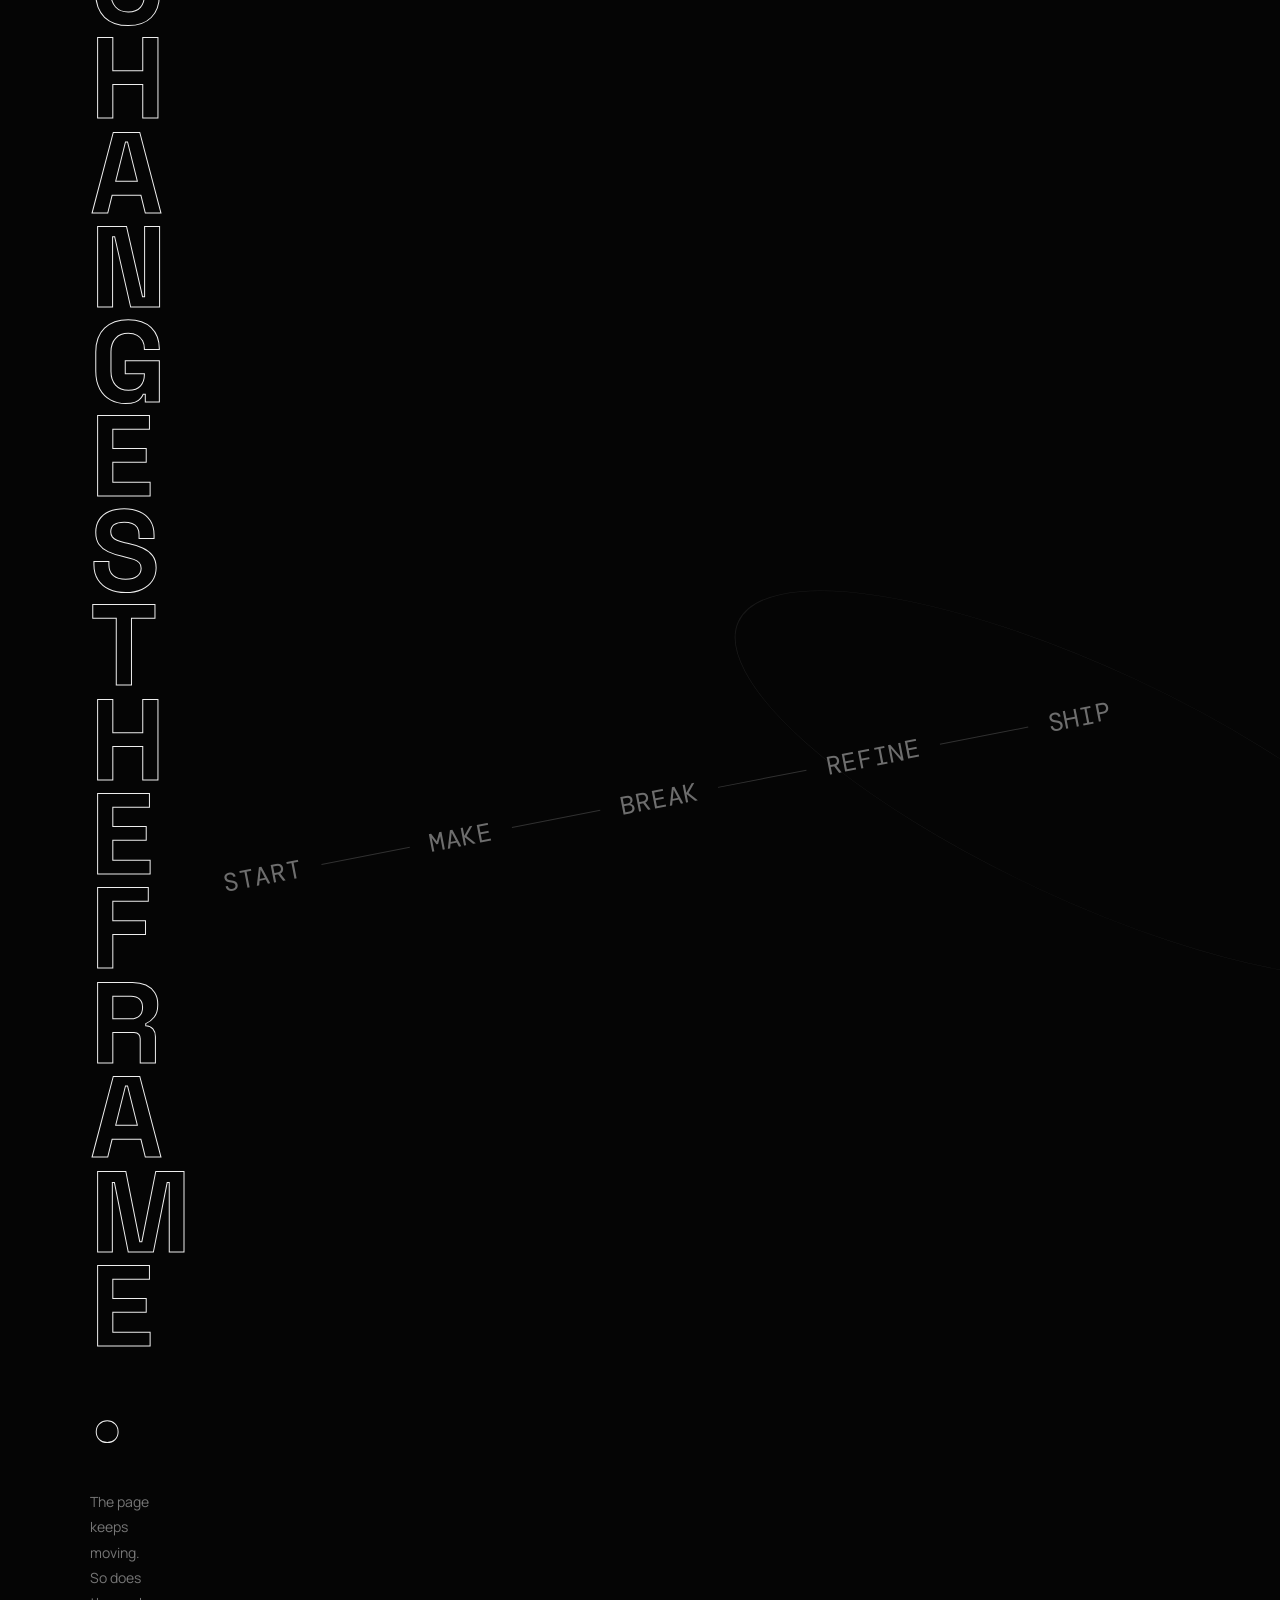
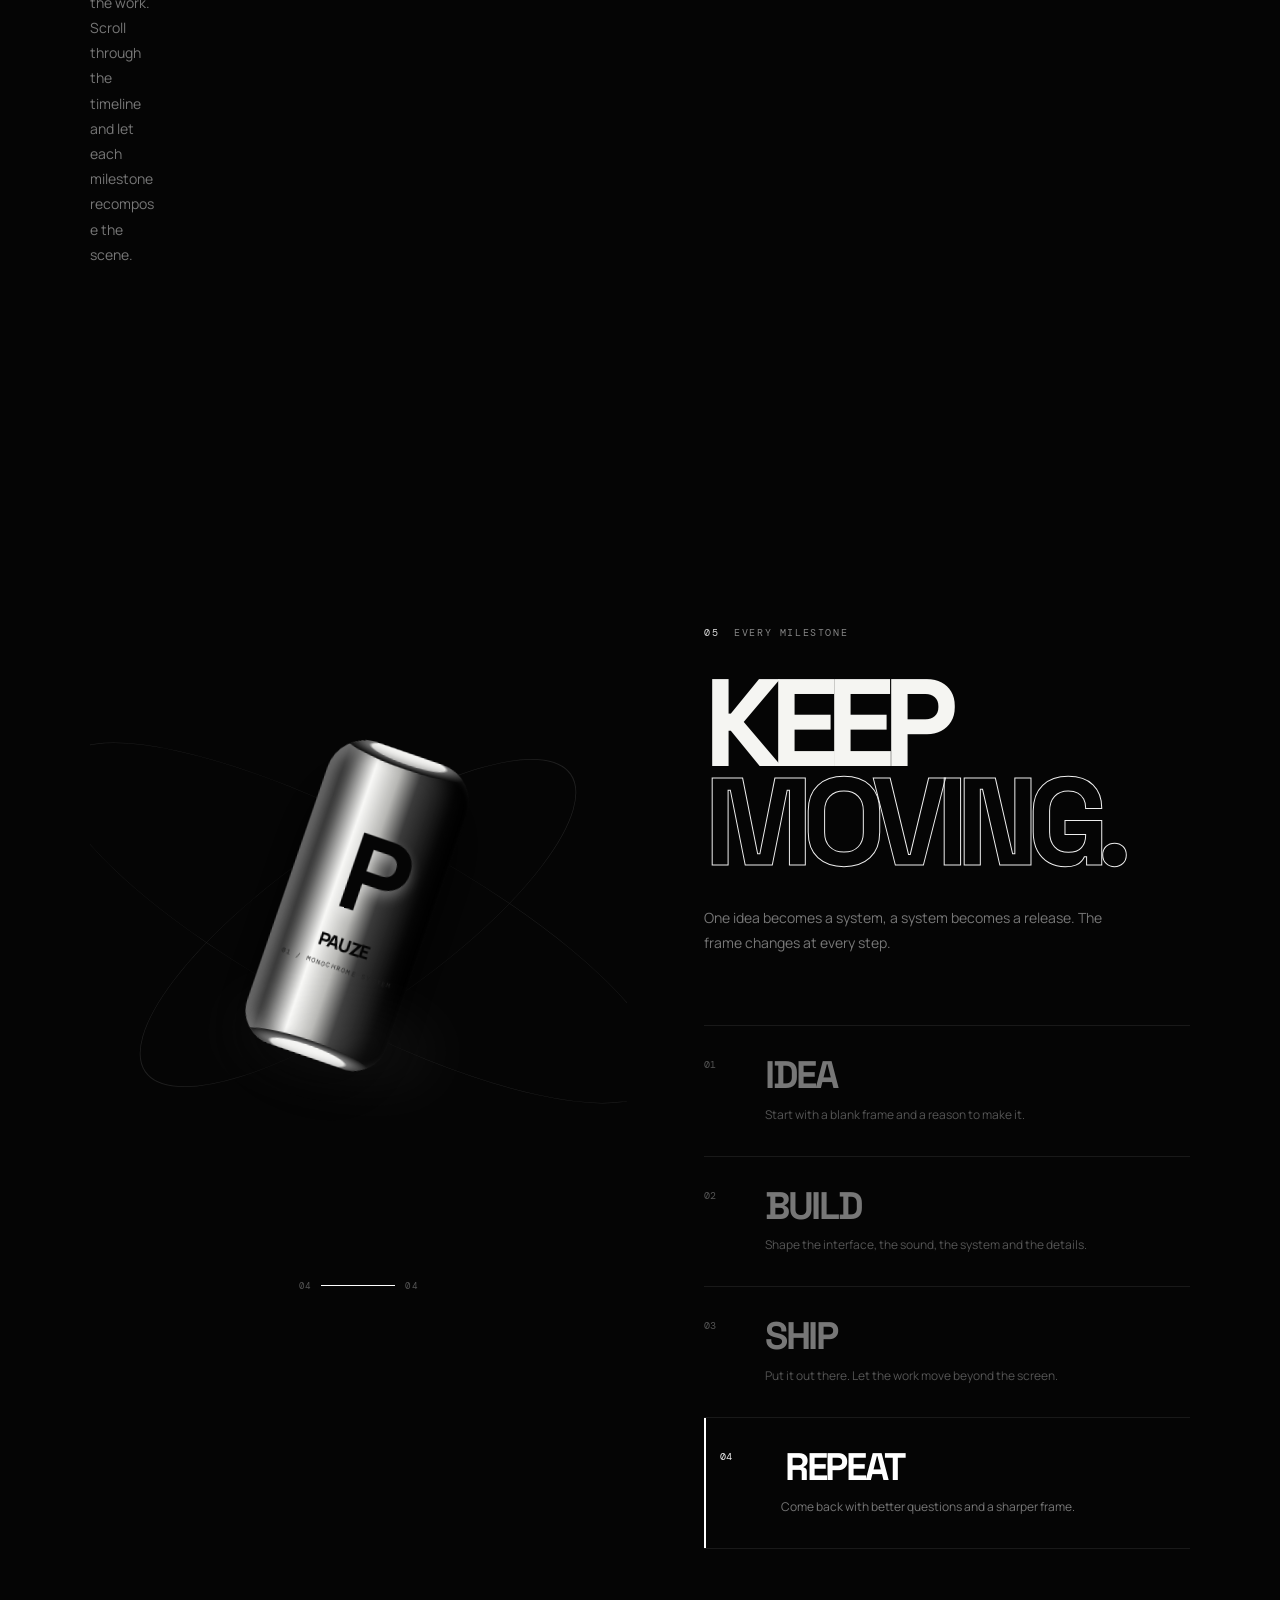
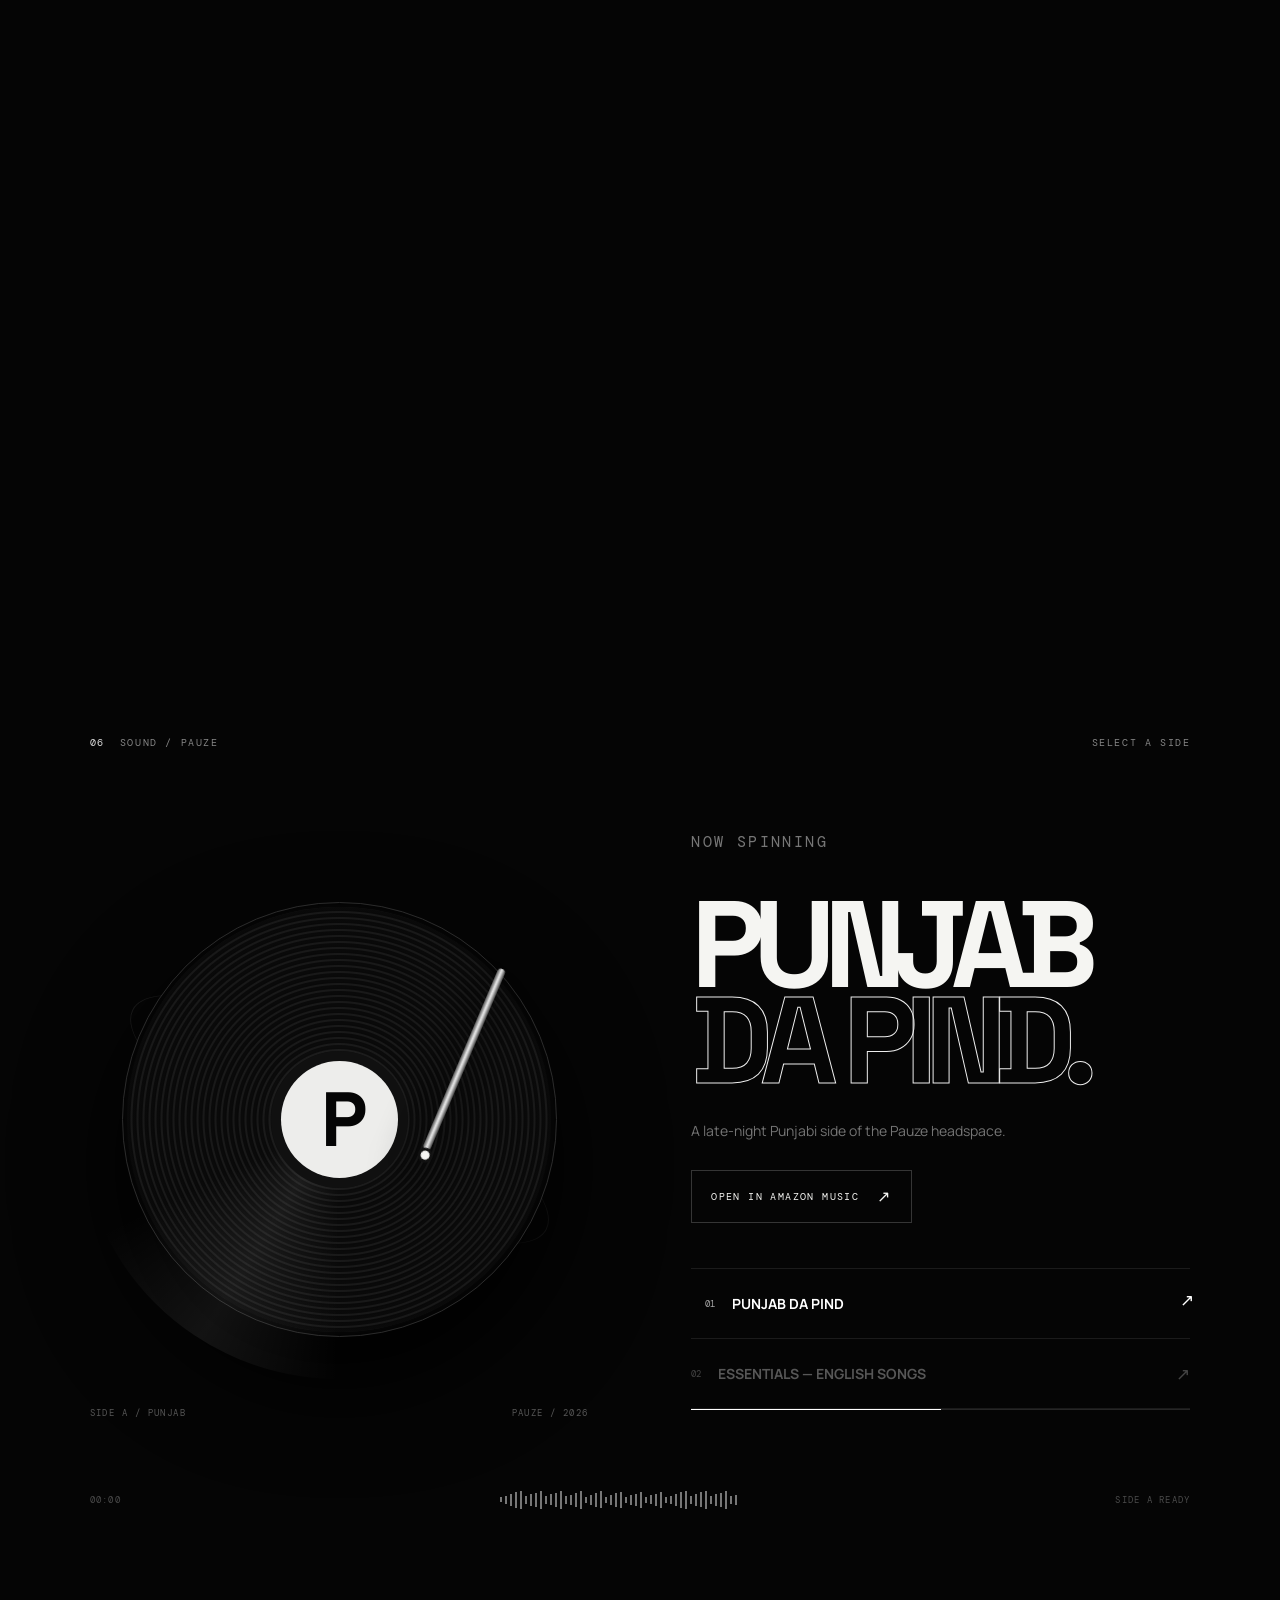
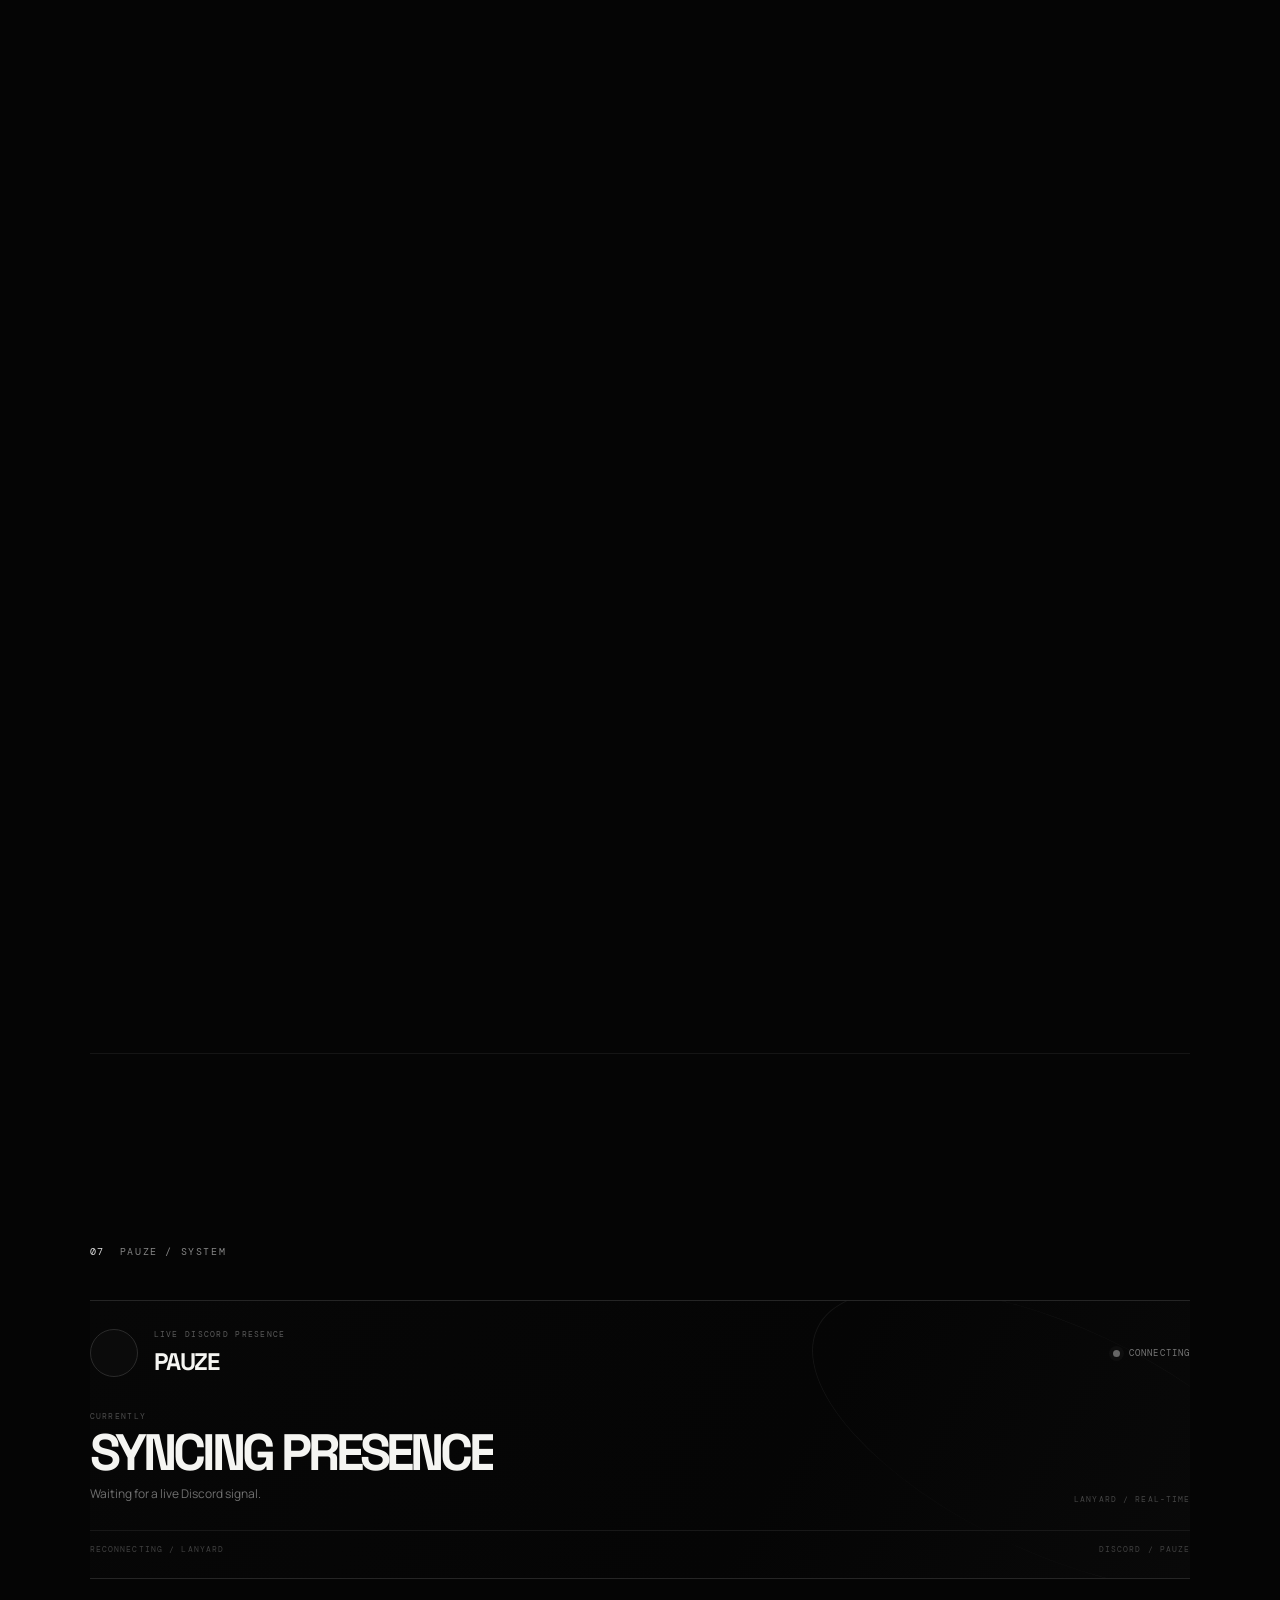
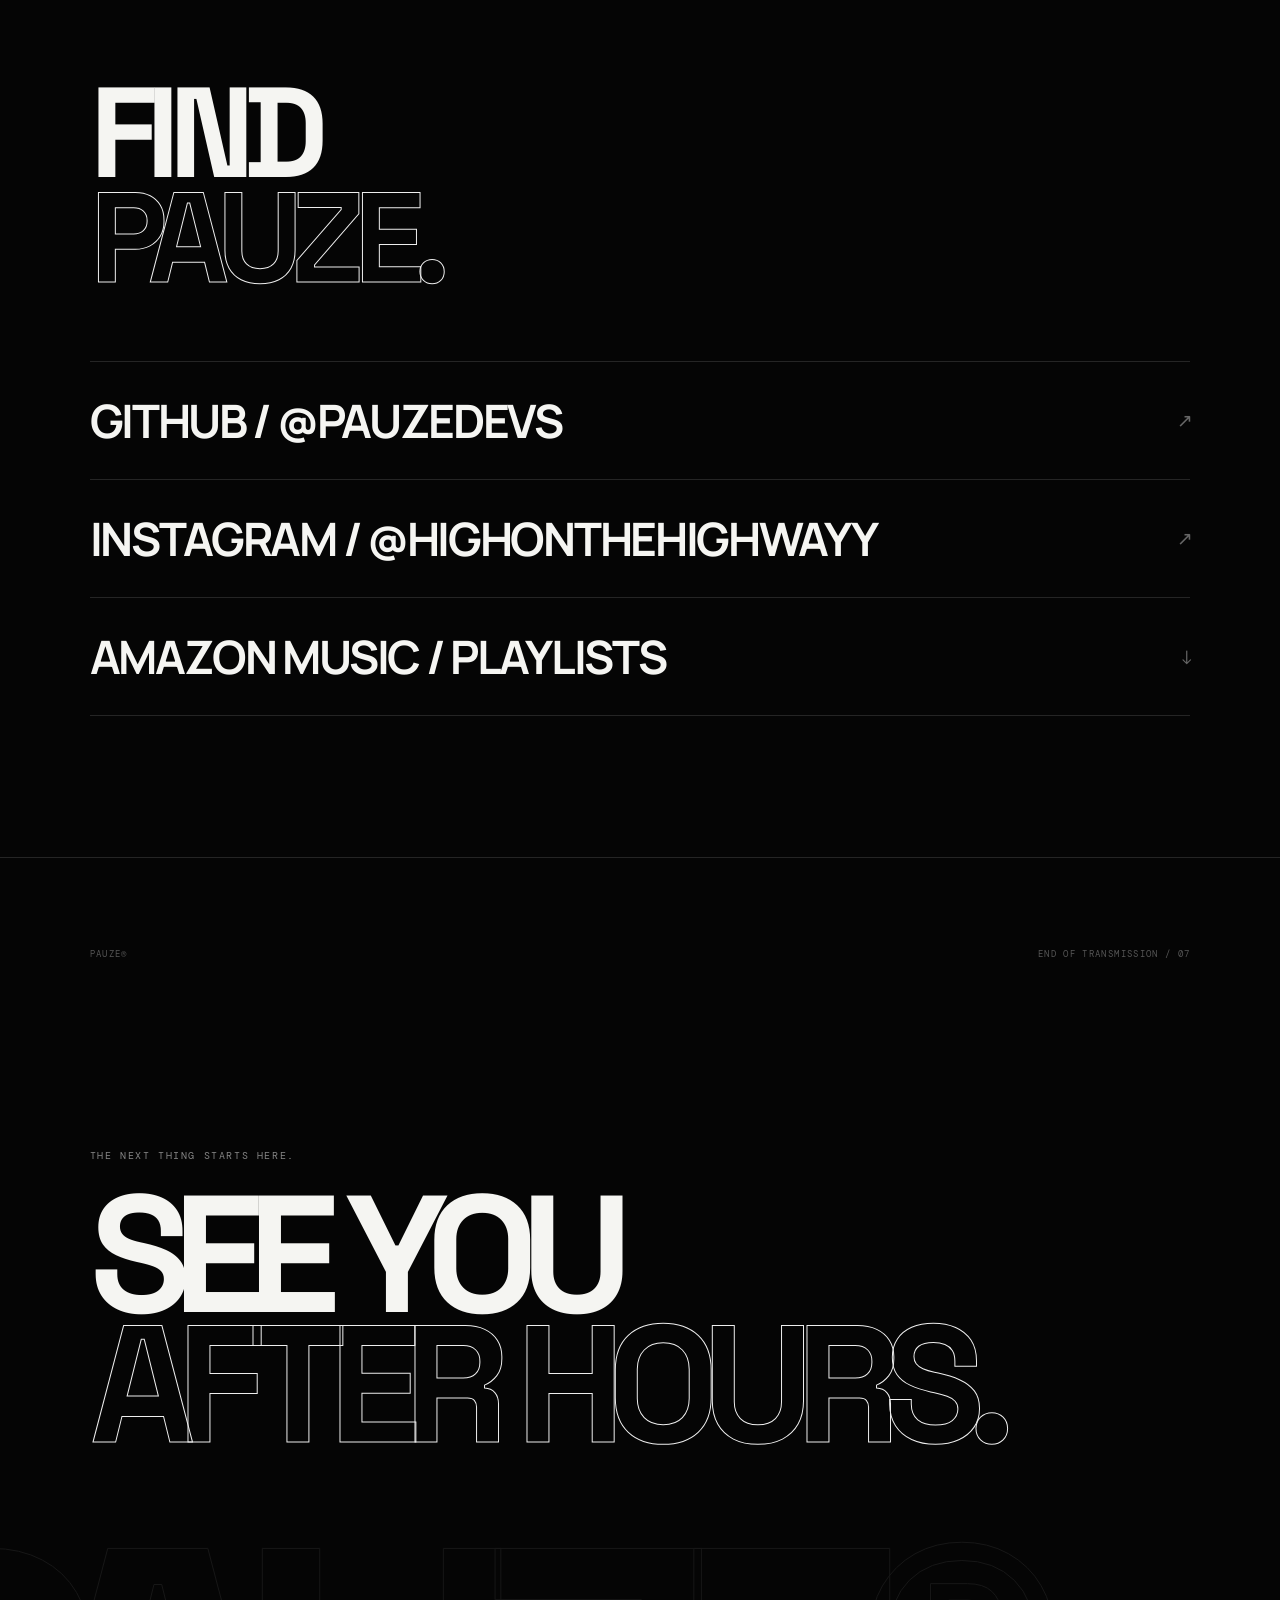
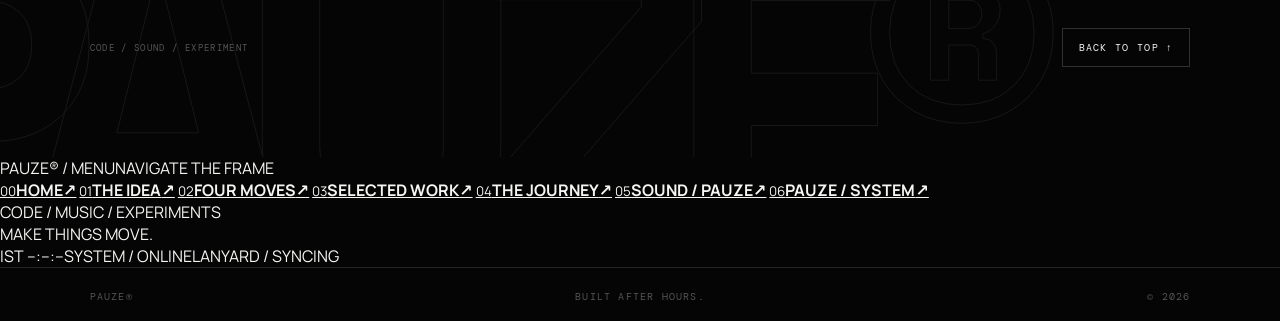
==== commit 36da4a04: "Add static Pauze menu shell and section anchors" ====
--- a/index.html
+++ b/index.html
@@ -9,21 +9,21 @@
   <link rel="preconnect" href="https://fonts.googleapis.com" />
   <link rel="preconnect" href="https://fonts.gstatic.com" crossorigin />
   <link href="https://fonts.googleapis.com/css2?family=DM+Mono:wght@400;500&family=Manrope:wght@400;500;600;700;800&family=Space+Grotesk:wght@400;500;600;700&display=swap" rel="stylesheet" />
-  <link rel="stylesheet" href="styles.css" />
+  <link rel="stylesheet" href="styles.css?v=20261004-menu2" />
   <link rel="stylesheet" href="motion.css" />
   <link rel="stylesheet" href="case-studies.css" />
 </head>
 <body>
   <div class="site-loader" role="dialog" aria-label="Enter Pauze" aria-modal="true"><div class="loader-inner"><div class="loader-top"><span>PAUZE®</span><span>INITIALIZING / 001</span></div><div class="loader-word"><span>PAUZE.</span></div><div class="loader-line"><i></i></div><div class="loader-bottom"><span>DIGITAL / AUDIO / VISUAL</span><span>2026</span></div><button class="start-button magnetic" id="startButton" type="button">CLICK TO START <b>↗</b></button><p class="start-hint">ENTER THE PAUZE EXPERIENCE</p></div></div>
   <div class="noise" aria-hidden="true"></div><div class="scene-wash" aria-hidden="true"><i></i></div><div class="scroll-progress" aria-hidden="true"><i></i></div><div class="cursor cursor-dot" aria-hidden="true"></div><div class="cursor cursor-ring" aria-hidden="true"></div>
-  <header class="nav"><a class="brand magnetic" href="#top" aria-label="Pauze home"><span class="brand-mark" aria-hidden="true"><i></i><b>P</b></span><span class="brand-name">Pauze<span>®</span></span></a><div class="nav-center"><span>CREATIVE DEVELOPER</span><i></i><span>MUSIC PRODUCER</span></div><a class="nav-link magnetic" href="#connect">CONNECT <b>↗</b></a></header>
+  <header class="nav"><a class="brand magnetic" href="#top" aria-label="Pauze home"><span class="brand-mark" aria-hidden="true"><i></i><b>P</b></span><span class="brand-name">Pauze<span>®</span></span></a><div class="nav-center"><span>CREATIVE DEVELOPER</span><i></i><span>MUSIC PRODUCER</span></div><div class="nav-actions"><a class="nav-link magnetic" href="#connect">CONNECT <b>↗</b></a><button class="menu-toggle magnetic" id="pauzeMenuToggle" type="button" aria-label="Open Pauze menu" aria-expanded="false" aria-controls="pauzeMenu"><span></span><span></span><span></span></button></div></header>
   <main id="top">
     <section class="hero is-active" id="hero"><div class="hero-grid"></div><div class="hero-copy reveal reveal-fast"><p class="eyebrow">PAUZE / DIGITAL STUDIO</p><h1><span>MAKE</span><span class="outline">IT</span><span>MOVE.</span></h1><div class="hero-bottom"><p>Code, sound and experiments — built with intention, shipped with character.</p><span class="scroll">SCROLL <i></i> 01</span></div></div><div class="hero-product" aria-hidden="true"><div class="product-stage"><div class="floating-can can-left"><div class="can-face">P</div></div><div class="floating-can can-back"><div class="can-face">+</div></div><div class="floating-can can-right"><div class="can-face">P</div></div><div class="product-can"><div class="can-top"></div><div class="can-body"><span class="can-mini">PAUZE® / STUDIO</span><strong>P</strong><span class="can-name">PAUZE</span><span class="can-sub">CODE / MUSIC / IDEAS</span></div><div class="can-bottom"></div></div><div class="stage-shadow"></div></div><div class="product-orbit product-orbit-a"></div><div class="product-orbit product-orbit-b"></div><span class="float-dot dot-one"></span><span class="float-dot dot-two"></span><span class="float-dot dot-three"></span></div><div class="hero-status"><span>EST. 2026</span><span>SCROLL TO ENTER</span><span>01 / 06</span></div></section>
-    <section class="manifesto panel reveal"><div class="section-tag"><span>01</span><span>THE IDEA</span></div><div class="manifesto-main"><h2>FOR THE<br /><em>NEXT THING.</em></h2><p>Pause the noise. Build the thing. Make it move. Pauze is a personal digital studio where code, sound and visual ideas meet.</p></div></section>
+    <section class="manifesto panel reveal" id="idea"><div class="section-tag"><span>01</span><span>THE IDEA</span></div><div class="manifesto-main"><h2>FOR THE<br /><em>NEXT THING.</em></h2><p>Pause the noise. Build the thing. Make it move. Pauze is a personal digital studio where code, sound and visual ideas meet.</p></div></section>
     <section class="ticker reveal" aria-label="Pauze themes"><div class="ticker-track"><span>CODE</span><b>×</b><span>MUSIC</span><b>×</b><span>DESIGN</span><b>×</b><span>EXPERIMENTS</span><b>×</b><span>CODE</span><b>×</b><span>MUSIC</span><b>×</b><span>DESIGN</span><b>×</b><span>EXPERIMENTS</span><b>×</b></div></section>
-    <section class="questions panel reveal"><div class="section-head"><div class="section-tag"><span>02</span><span>FOUR MOVES</span></div><span class="mono">QUESTION / MOTION / RESULT</span></div><div class="question-grid"><article class="question reveal-stagger"><span>01</span><h3>WHY<br /><em>BUILD?</em></h3><p>Because a blank screen is still a starting point.</p></article><article class="question reveal-stagger"><span>02</span><h3>WHY<br /><em>MOVE?</em></h3><p>Because interaction turns a page into a place.</p></article><article class="question reveal-stagger"><span>03</span><h3>WHY<br /><em>SOUND?</em></h3><p>Because the right soundtrack changes the whole frame.</p></article><article class="question reveal-stagger"><span>04</span><h3>WHY<br /><em>PAUZE?</em></h3><p>Because good work needs a second before the next thing.</p></article></div></section>
+    <section class="questions panel reveal" id="moves"><div class="section-head"><div class="section-tag"><span>02</span><span>FOUR MOVES</span></div><span class="mono">QUESTION / MOTION / RESULT</span></div><div class="question-grid"><article class="question reveal-stagger"><span>01</span><h3>WHY<br /><em>BUILD?</em></h3><p>Because a blank screen is still a starting point.</p></article><article class="question reveal-stagger"><span>02</span><h3>WHY<br /><em>MOVE?</em></h3><p>Because interaction turns a page into a place.</p></article><article class="question reveal-stagger"><span>03</span><h3>WHY<br /><em>SOUND?</em></h3><p>Because the right soundtrack changes the whole frame.</p></article><article class="question reveal-stagger"><span>04</span><h3>WHY<br /><em>PAUZE?</em></h3><p>Because good work needs a second before the next thing.</p></article></div></section>
     <section class="case-studies reveal" id="work"><div class="case-sticky"><div class="case-head"><div class="section-tag"><span>03</span><span>SELECTED WORK</span></div><span class="mono">SCROLL / SELECT / EXPLORE</span></div><div class="case-stage"><div class="case-art art-build case-trigger" data-case-id="0" role="button" tabindex="0" aria-label="Open BUILD case study"><span>01</span><strong>P</strong><small>BUILD / SYSTEMS</small><i></i></div><div class="case-art art-produce case-trigger" data-case-id="1" role="button" tabindex="0" aria-label="Open PRODUCE case study"><span>02</span><strong>♫</strong><small>PRODUCE / AUDIO</small><i></i></div><div class="case-art art-explore case-trigger" data-case-id="2" role="button" tabindex="0" aria-label="Open EXPLORE case study"><span>03</span><strong>+</strong><small>EXPLORE / LAB</small><i></i></div><div class="case-scan"></div><div class="case-stage-meta"><span id="caseNumber">01</span><i></i><span>03</span></div></div><div class="case-copy-wrap"><article class="case-copy is-active case-trigger" data-case-id="0" data-case="01" role="button" tabindex="0" aria-label="Open BUILD case study"><p>WEB / INTERACTION</p><h2>BUILD<span>.</span></h2><div><span>01</span><p>Interfaces, tools and digital products that feel as good as they work.</p></div></article><article class="case-copy case-trigger" data-case-id="1" data-case="02" role="button" tabindex="0" aria-label="Open PRODUCE case study"><p>AUDIO / VISUAL</p><h2>PRODUCE<span>.</span></h2><div><span>02</span><p>Music, visual identity and worlds designed to carry a mood.</p></div></article><article class="case-copy case-trigger" data-case-id="2" data-case="03" role="button" tabindex="0" aria-label="Open EXPLORE case study"><p>EXPERIMENT / R&amp;D</p><h2>EXPLORE<span>.</span></h2><div><span>03</span><p>Odd ideas, prototypes and the next thing that should exist.</p></div></article></div><div class="case-hint"><span>KEEP SCROLLING</span><i></i><span>03 / 03</span></div></div><div class="case-scroll-source" aria-hidden="true"><div></div><div></div><div></div></div></section>
-    <section class="journey panel reveal"><div class="journey-copy"><div class="section-tag"><span>04</span><span>THE JOURNEY</span></div><h2>EVERY STEP<br /><em>CHANGES THE FRAME.</em></h2><p>The page keeps moving. So does the work. Scroll through the timeline and let each milestone recompose the scene.</p></div><div class="journey-track"><span>START</span><i></i><span>MAKE</span><i></i><span>BREAK</span><i></i><span>REFINE</span><i></i><span>SHIP</span></div></section>
+    <section class="journey panel reveal" id="journey"><div class="journey-copy"><div class="section-tag"><span>04</span><span>THE JOURNEY</span></div><h2>EVERY STEP<br /><em>CHANGES THE FRAME.</em></h2><p>The page keeps moving. So does the work. Scroll through the timeline and let each milestone recompose the scene.</p></div><div class="journey-track"><span>START</span><i></i><span>MAKE</span><i></i><span>BREAK</span><i></i><span>REFINE</span><i></i><span>SHIP</span></div></section>
     <section class="story reveal" id="story"><div class="story-visual"><div class="story-orbit story-orbit-a"></div><div class="story-orbit story-orbit-b"></div><div class="story-product"><div class="story-can"><span class="story-mark">P</span><span class="story-word">PAUZE</span><small>01 / MONOCHROME SYSTEM</small></div><div class="story-glow"></div></div><div class="story-counter"><span id="storyCounter">01</span><i></i><span>04</span></div></div><div class="story-copy"><div class="section-tag"><span>05</span><span>EVERY MILESTONE</span></div><h2>KEEP<br /><em>MOVING.</em></h2><p class="story-intro">One idea becomes a system, a system becomes a release. The frame changes at every step.</p><div class="story-steps"><article class="story-step is-active" data-step="01"><span>01</span><div><strong>IDEA</strong><p>Start with a blank frame and a reason to make it.</p></div></article><article class="story-step" data-step="02"><span>02</span><div><strong>BUILD</strong><p>Shape the interface, the sound, the system and the details.</p></div></article><article class="story-step" data-step="03"><span>03</span><div><strong>SHIP</strong><p>Put it out there. Let the work move beyond the screen.</p></div></article><article class="story-step" data-step="04"><span>04</span><div><strong>REPEAT</strong><p>Come back with better questions and a sharper frame.</p></div></article></div></div></section>
     <section class="music-scene reveal" id="music">
       <div class="music-sticky">
@@ -116,7 +116,26 @@
     </div>
   </div>
   </main>
+  
+  <aside class="pauze-menu-static" id="pauzeMenu" aria-hidden="true">
+    <div class="pauze-menu-inner">
+      <div class="pauze-menu-top"><span>PAUZE® / MENU</span><span>NAVIGATE THE FRAME</span></div>
+      <nav class="pauze-menu-list" aria-label="Pauze sections">
+        <a class="pauze-menu-link" href="#top"><small>00</small><strong>HOME</strong><b>↗</b></a>
+        <a class="pauze-menu-link" href="#idea"><small>01</small><strong>THE IDEA</strong><b>↗</b></a>
+        <a class="pauze-menu-link" href="#moves"><small>02</small><strong>FOUR MOVES</strong><b>↗</b></a>
+        <a class="pauze-menu-link" href="#work"><small>03</small><strong>SELECTED WORK</strong><b>↗</b></a>
+        <a class="pauze-menu-link" href="#journey"><small>04</small><strong>THE JOURNEY</strong><b>↗</b></a>
+        <a class="pauze-menu-link" href="#music"><small>05</small><strong>SOUND / PAUZE</strong><b>↗</b></a>
+        <a class="pauze-menu-link" href="#connect"><small>06</small><strong>PAUZE / SYSTEM</strong><b>↗</b></a>
+      </nav>
+      <div class="pauze-menu-bottom">
+        <span>CODE / MUSIC / EXPERIMENTS<br />MAKE THINGS MOVE.</span>
+        <div class="pauze-telemetry" id="pauzeTelemetry"><span class="pauze-clock" id="pauzeClock">IST --:--:--</span><span class="pauze-system"><i></i><span id="pauzeSystem">SYSTEM / ONLINE</span></span><span id="pauzeLanyard">LANYARD / SYNCING</span></div>
+      </div>
+    </div>
+  </aside>
   <footer class="footer"><span>PAUZE®</span><span>BUILT AFTER HOURS.</span><span>© 2026</span></footer>
-  <script src="script.js"></script><script src="case-studies.js"></script>
+  <script src="script.js"></script><script src="case-studies.js"></script><script src="menu.js?v=20261004-2"></script>
 </body>
 </html>
--- a/styles.css
+++ b/styles.css
@@ -237,3 +237,40 @@
 @media(prefers-reduced-motion:reduce){
   .presence-state.online i,.presence-card::after{animation:none}
 }
+
+
+/* Animated Pauze header mark */
+.brand{display:inline-flex;align-items:center;gap:10px}
+.brand-name{display:inline-flex;align-items:flex-start}
+.brand-mark{
+  position:relative;display:grid;place-items:center;flex:none;
+  width:30px;height:30px;border:1px solid #343434;border-radius:50%;
+  background:#050505;overflow:hidden;
+  box-shadow:0 0 0 1px #111, inset 0 0 14px #fff08;
+}
+.brand-mark::before,.brand-mark::after{
+  content:"";position:absolute;inset:5px;border:1px solid #242424;border-radius:50%;
+}
+.brand-mark::after{
+  inset:9px;border-color:#454545;border-top-color:#eee;
+  animation:brandSpin 5s linear infinite;
+}
+.brand-mark i{
+  position:absolute;width:18px;height:1px;background:#eee;transform:rotate(-45deg);
+  opacity:.75;animation:brandSweep 2.8s ease-in-out infinite;
+}
+.brand-mark b{
+  position:relative;z-index:2;font:800 12px/1 'Space Grotesk',sans-serif;
+  letter-spacing:-.12em;
+}
+@keyframes brandSpin{to{transform:rotate(360deg)}}
+@keyframes brandSweep{0%,100%{transform:rotate(-45deg) scaleX(.55);opacity:.25}50%{transform:rotate(-45deg) scaleX(1);opacity:.9}}
+@media(max-width:820px){
+  .brand{gap:8px}
+  .brand-mark{width:27px;height:27px}
+  .brand-mark i{width:16px}
+  .brand-mark b{font-size:11px}
+}
+@media(prefers-reduced-motion:reduce){
+  .brand-mark::after,.brand-mark i{animation:none}
+}
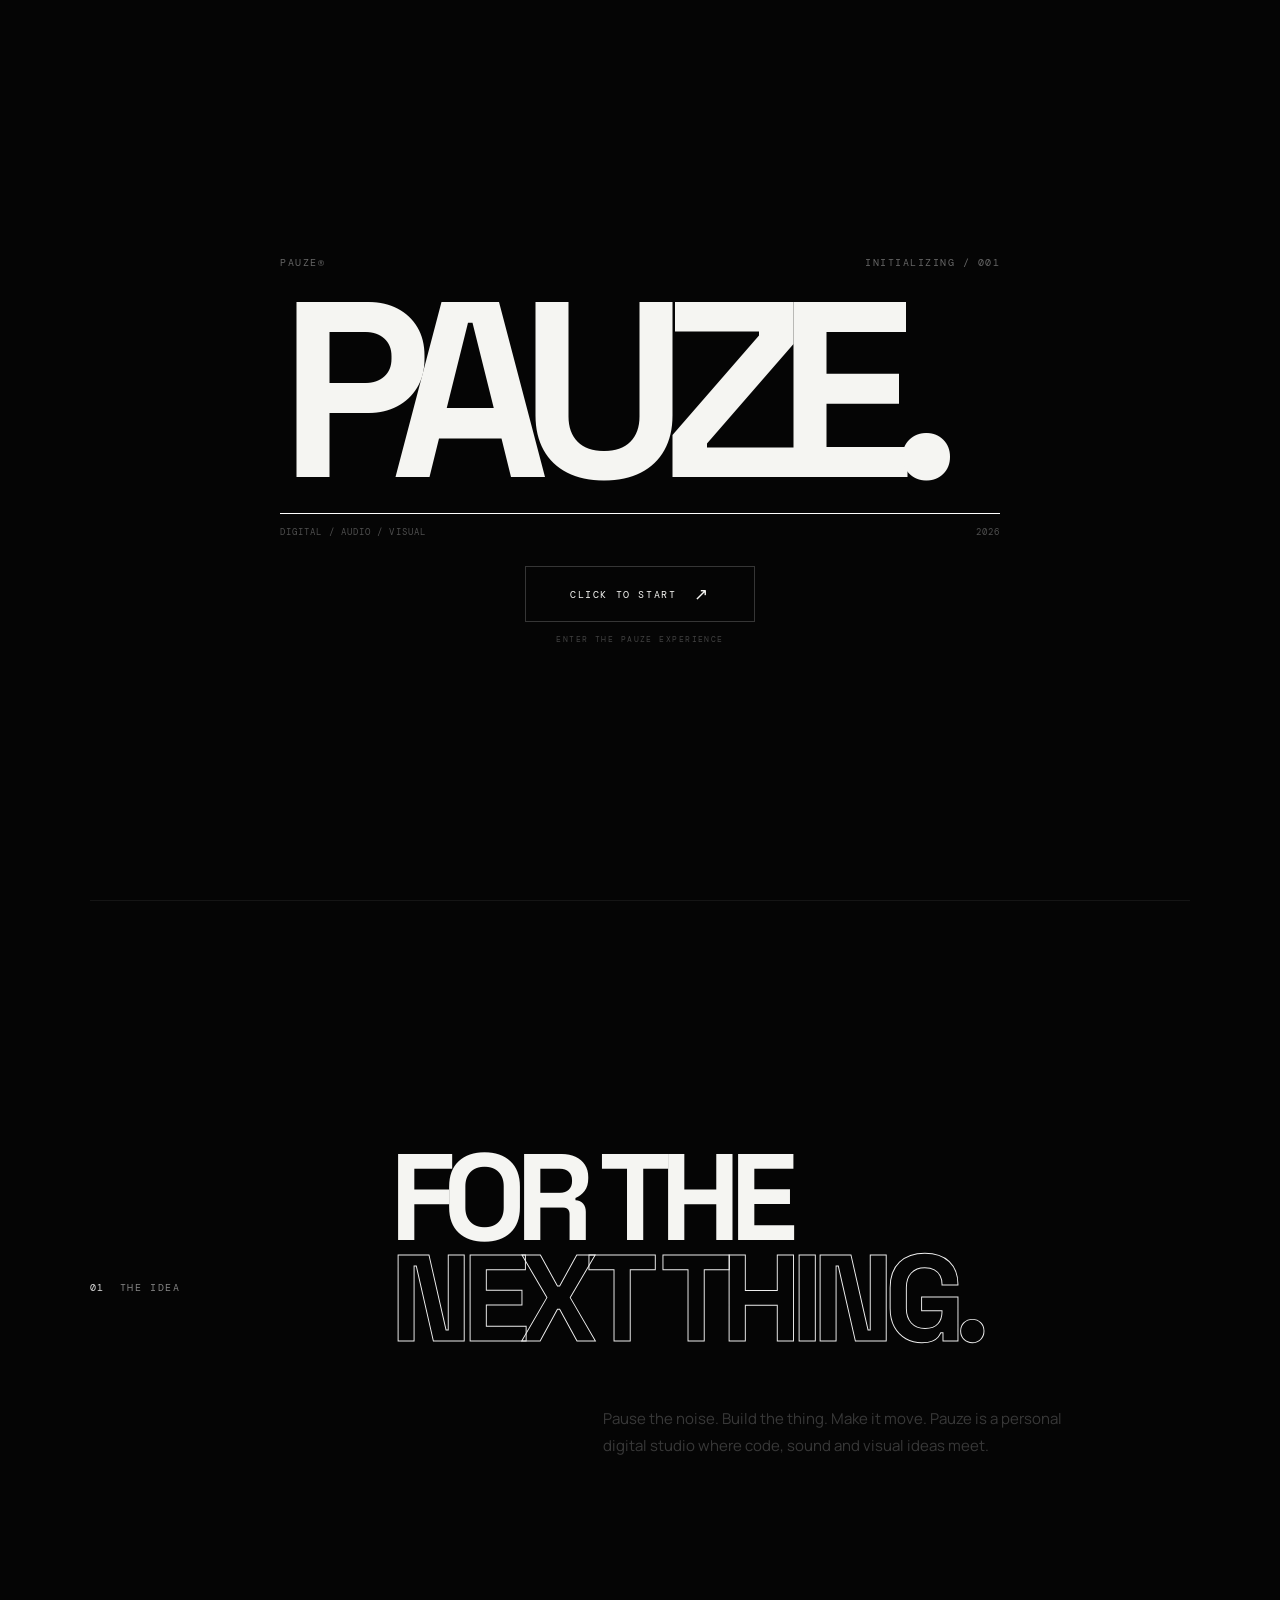
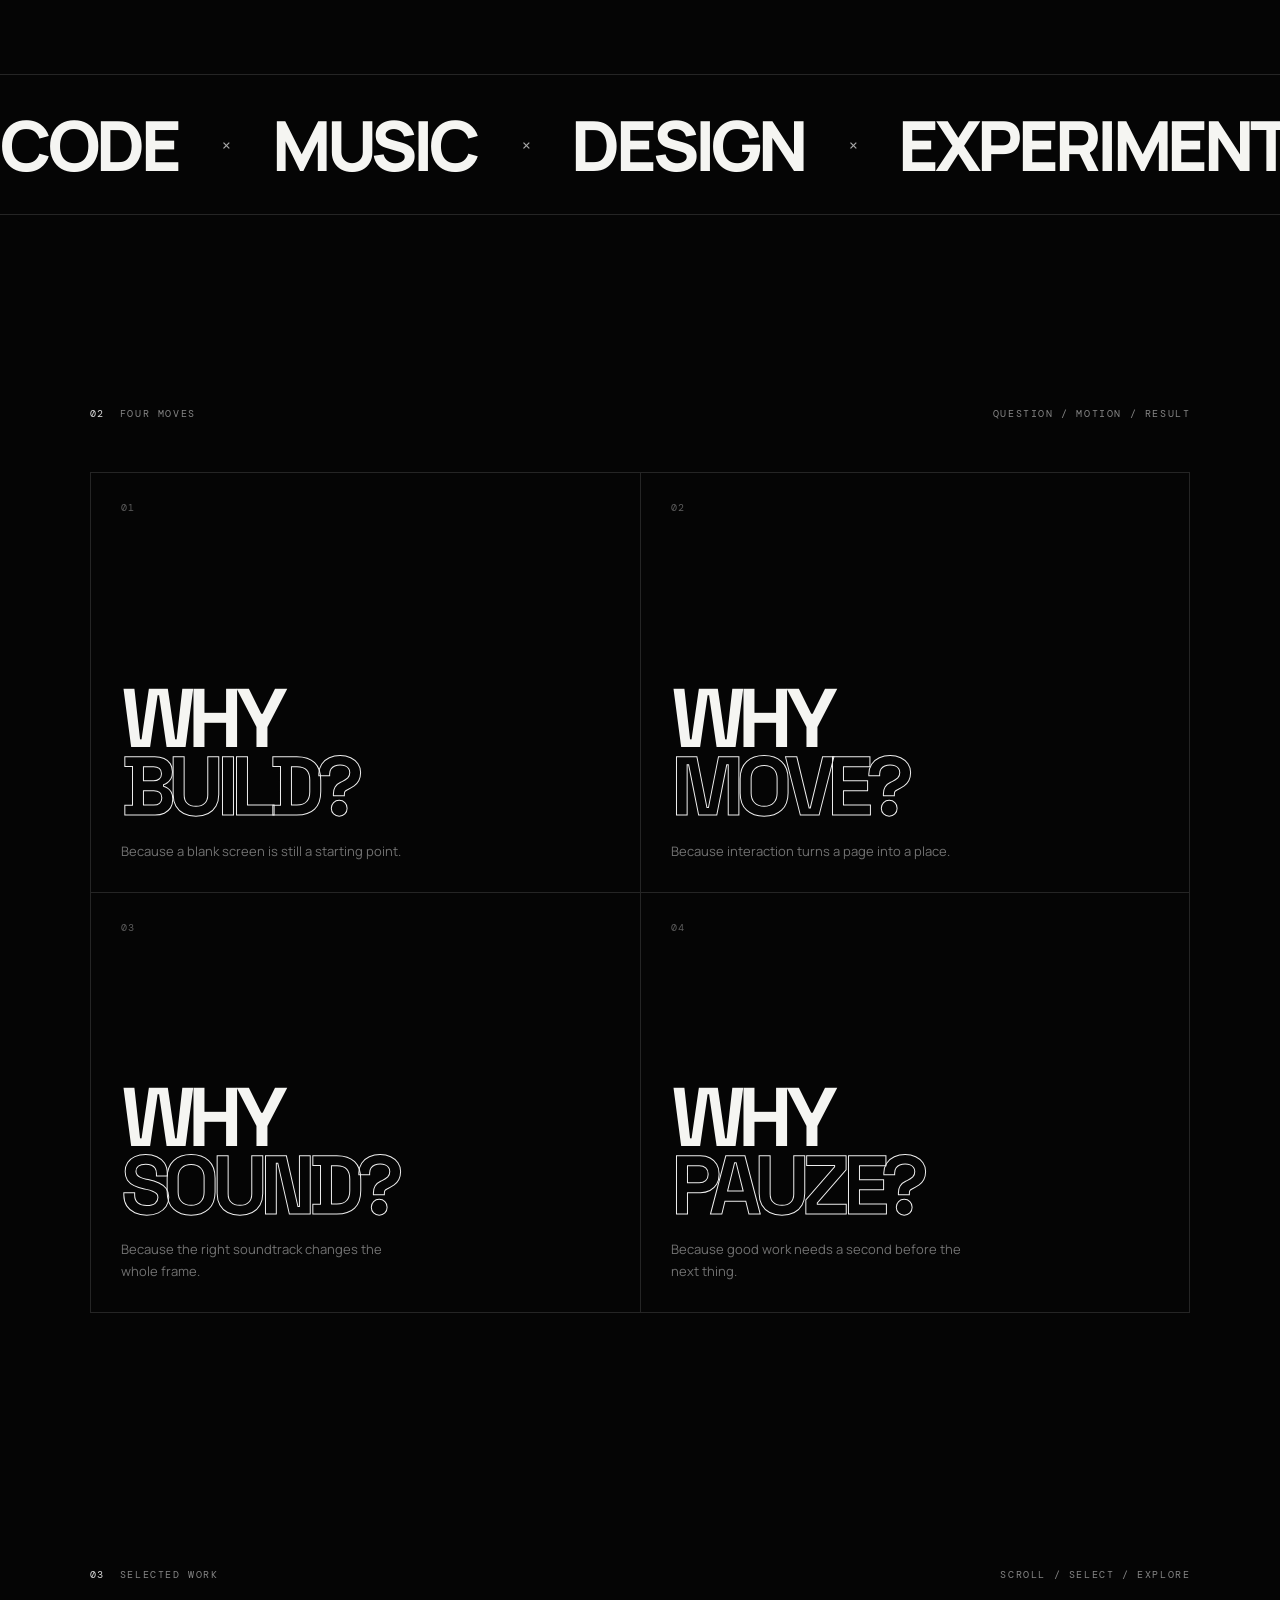
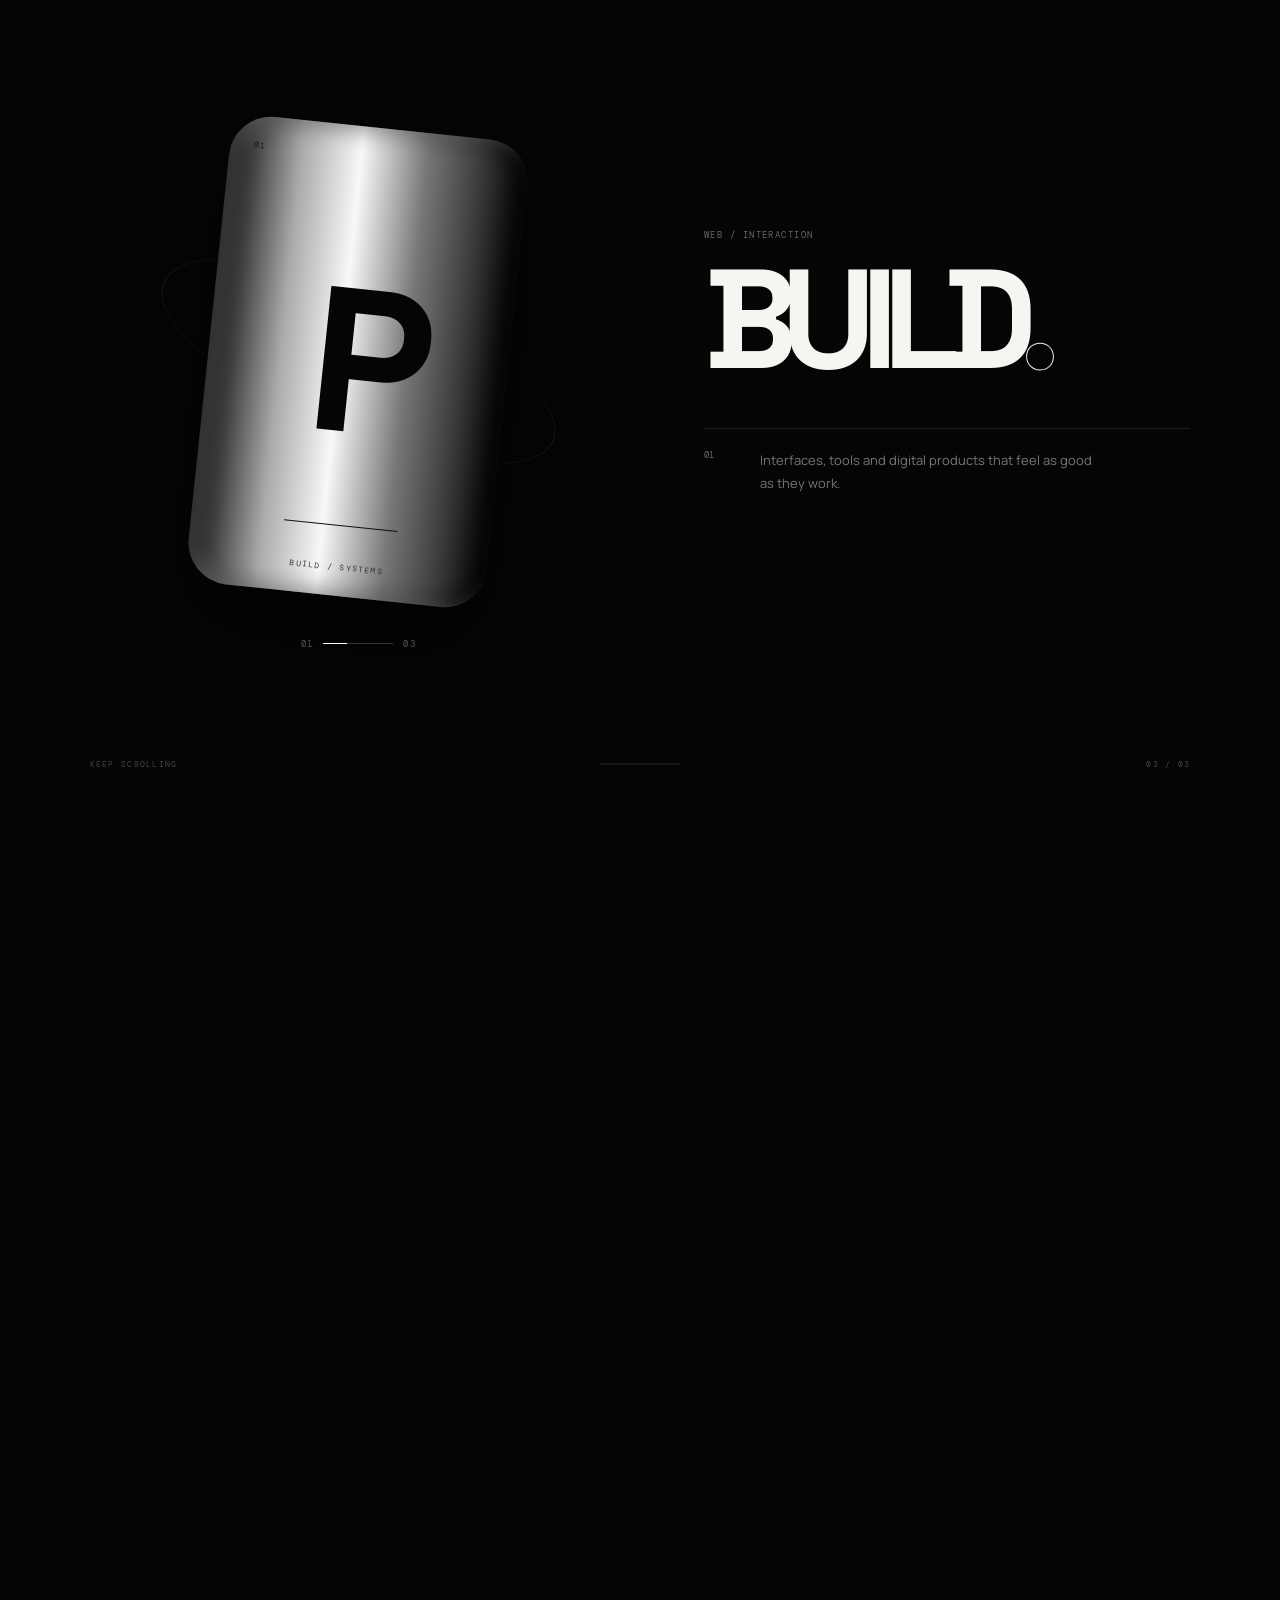
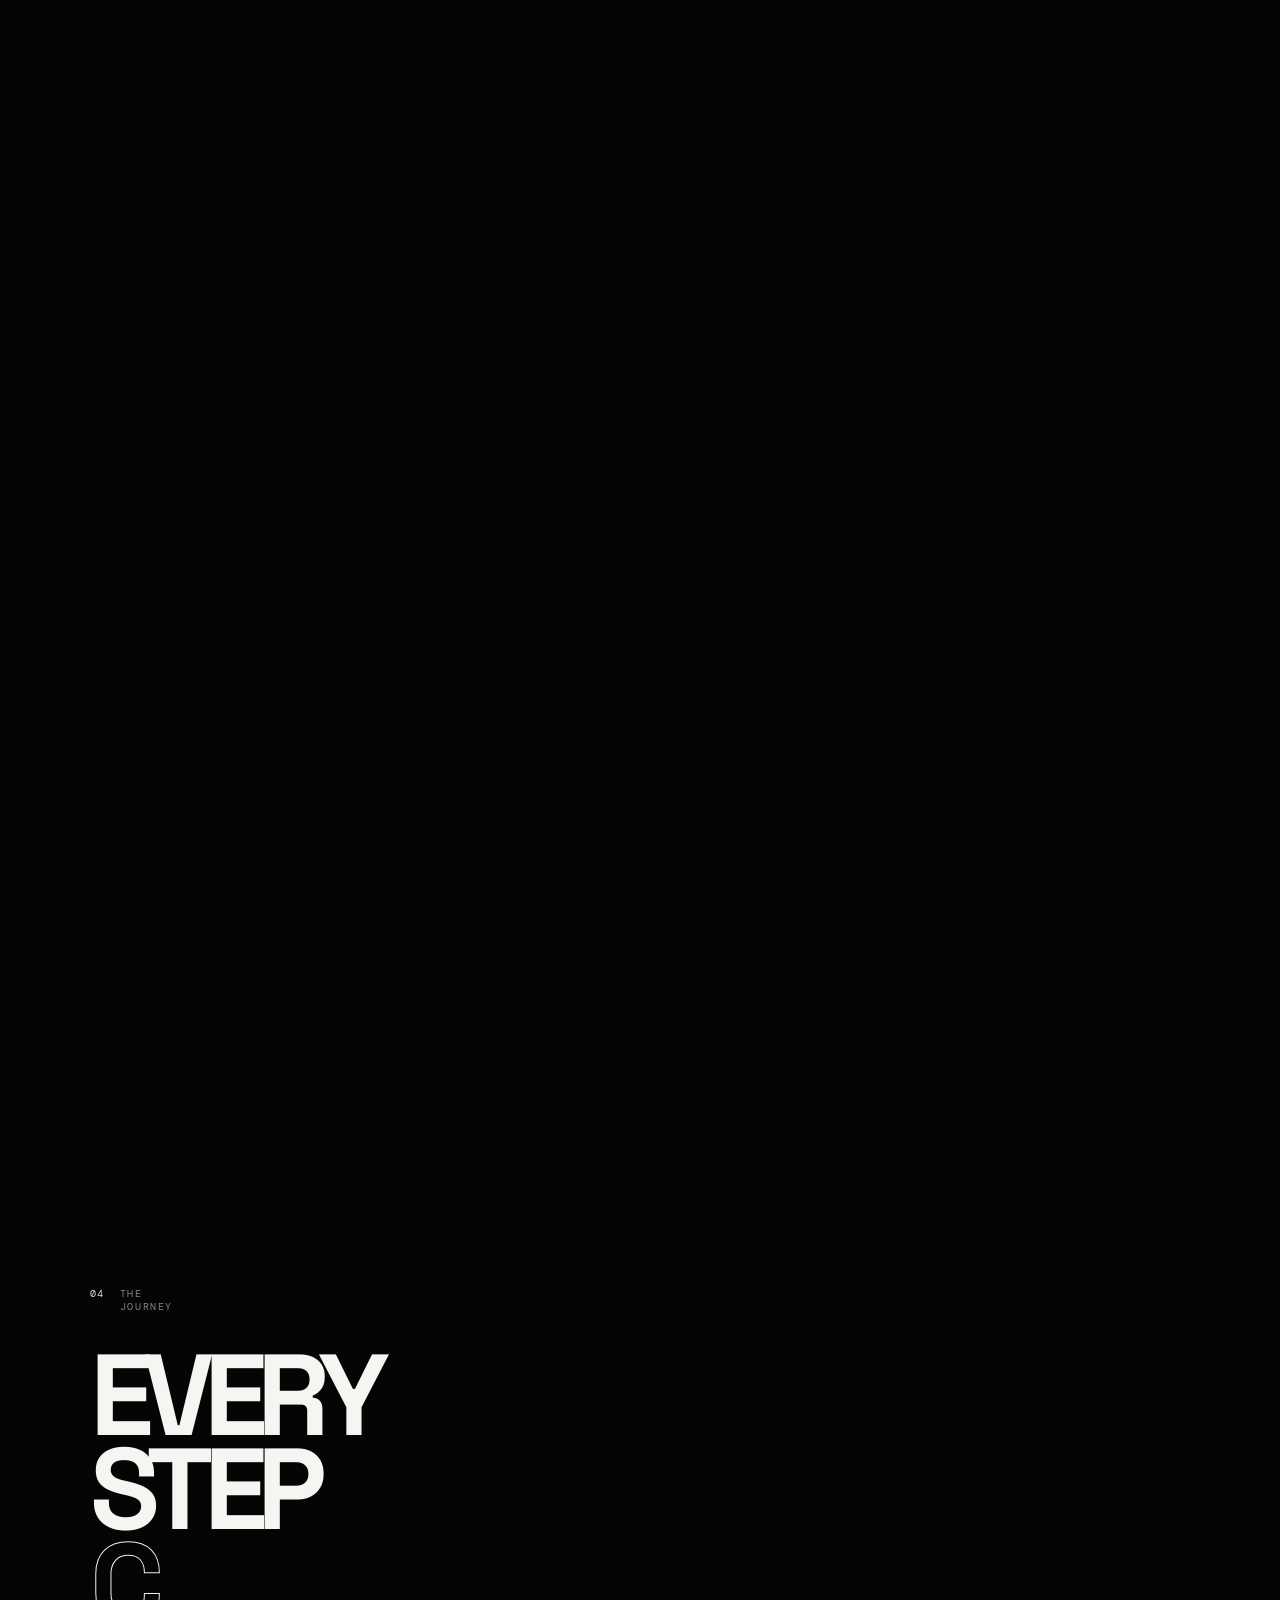
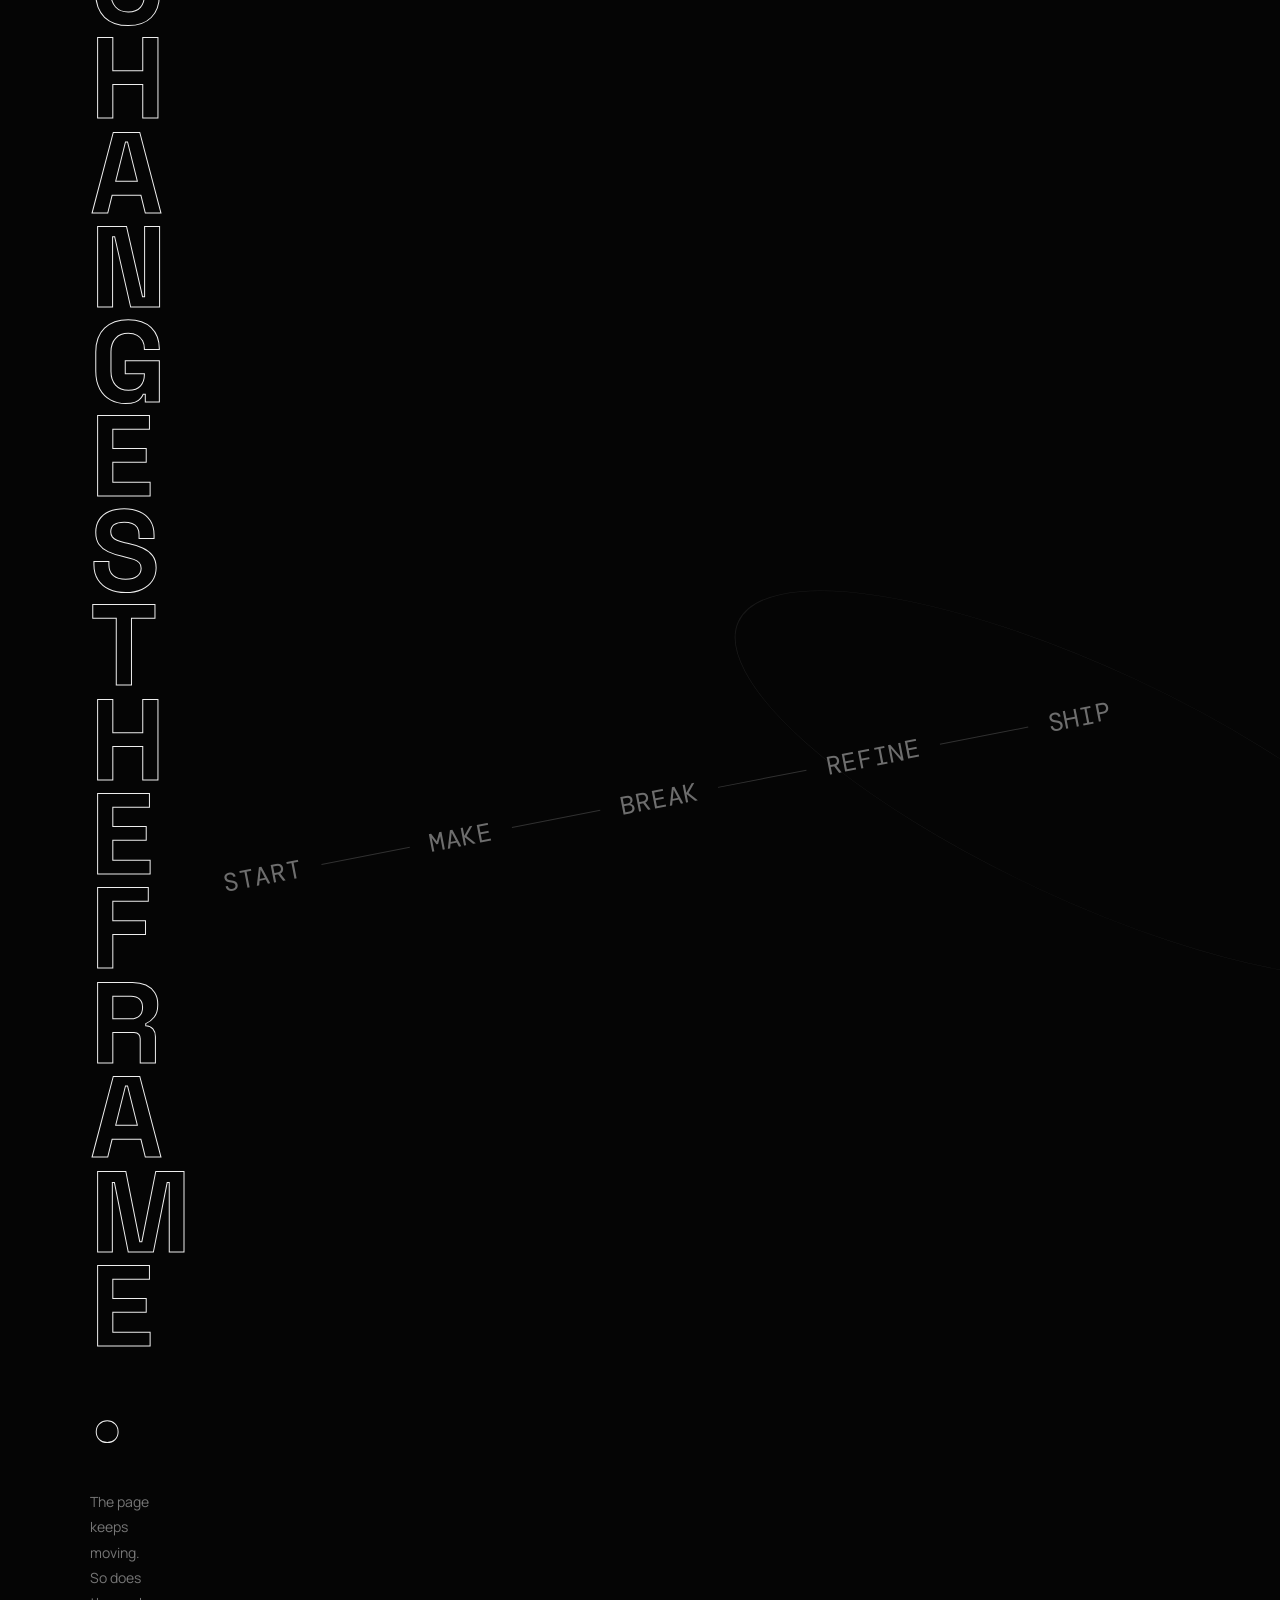
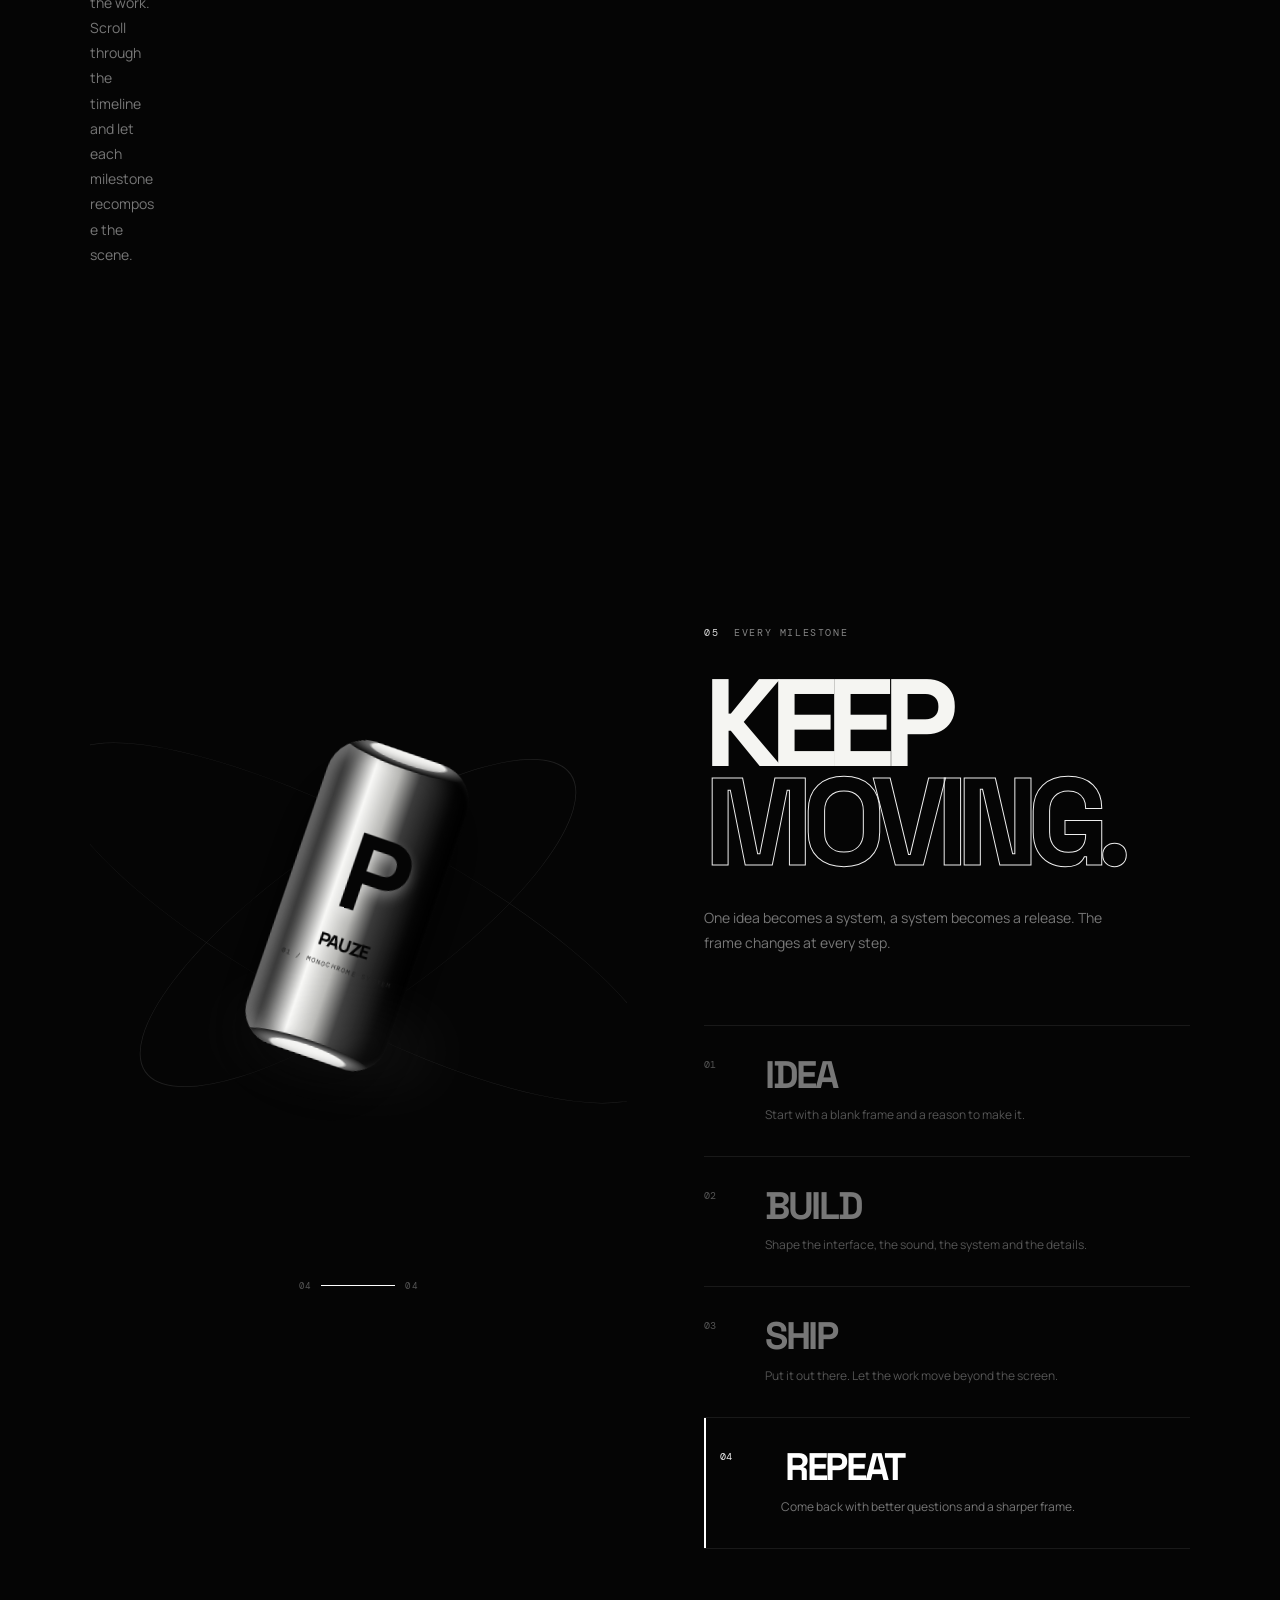
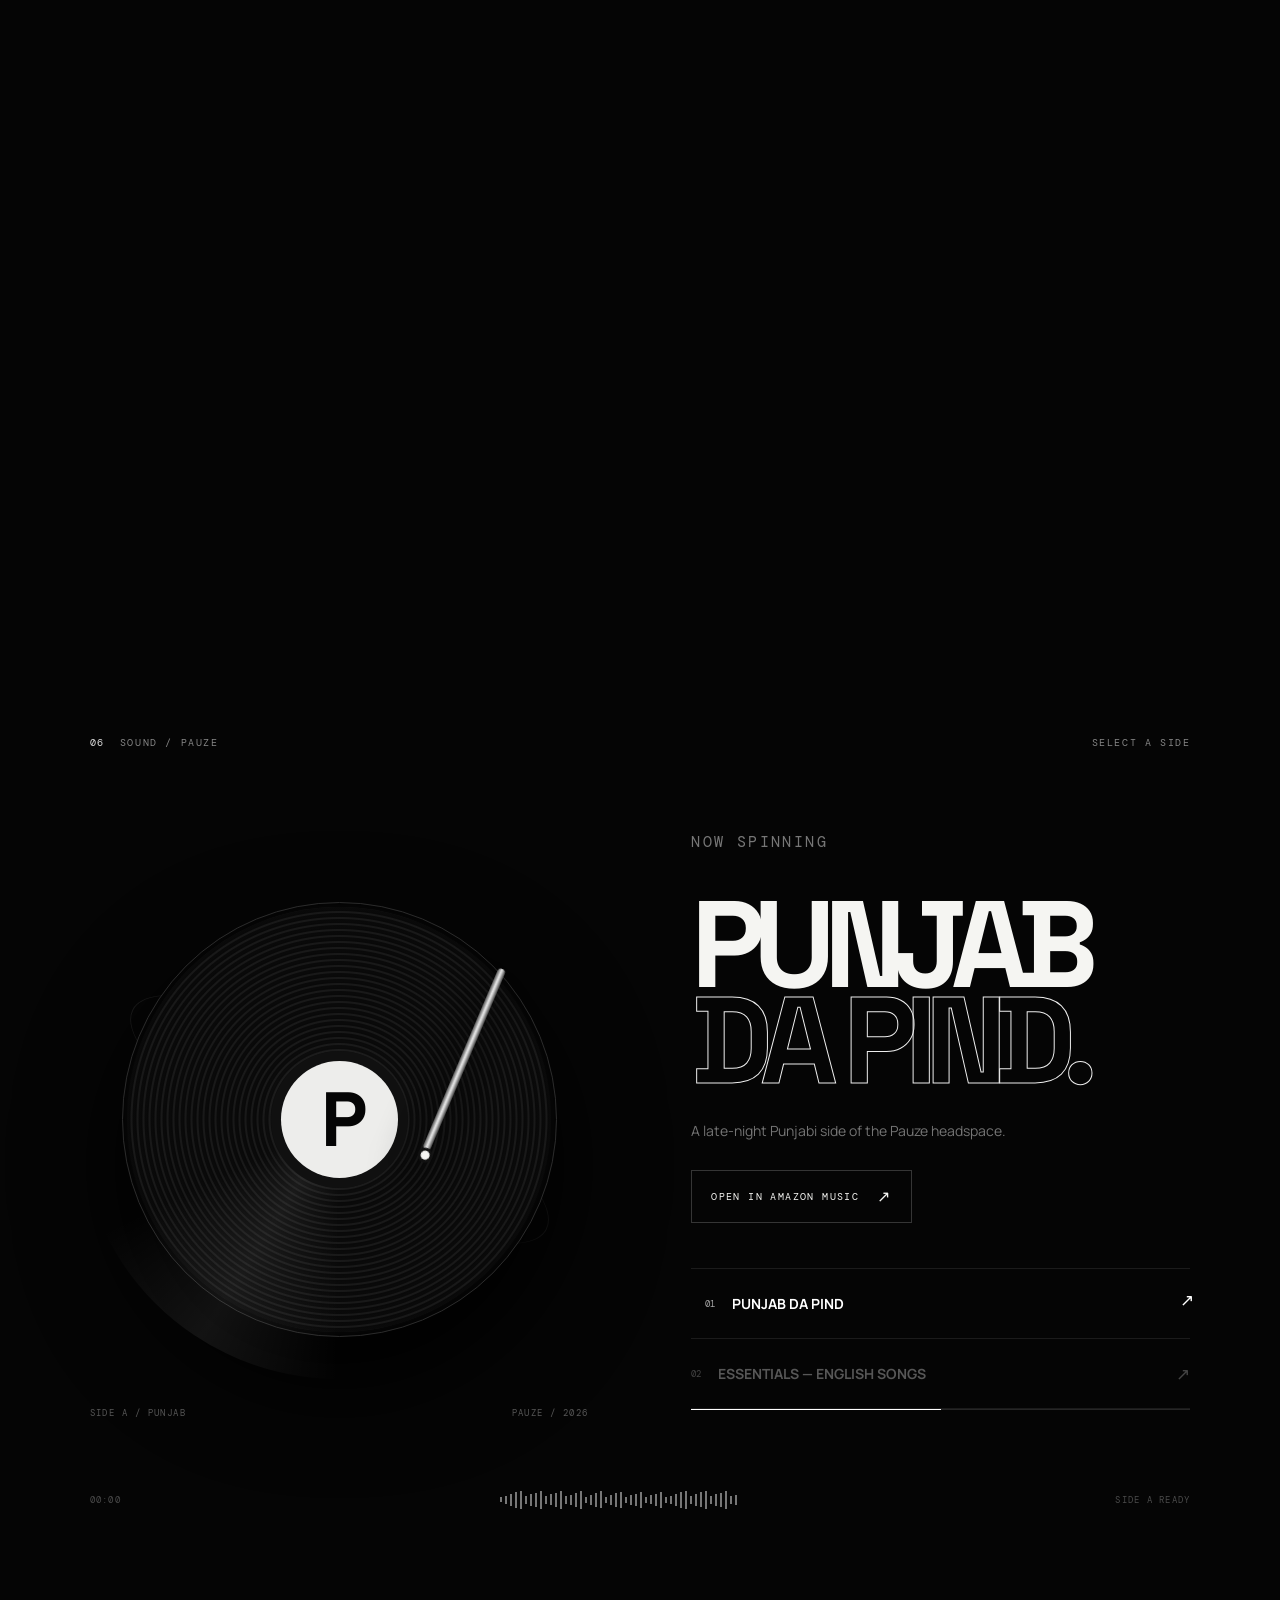
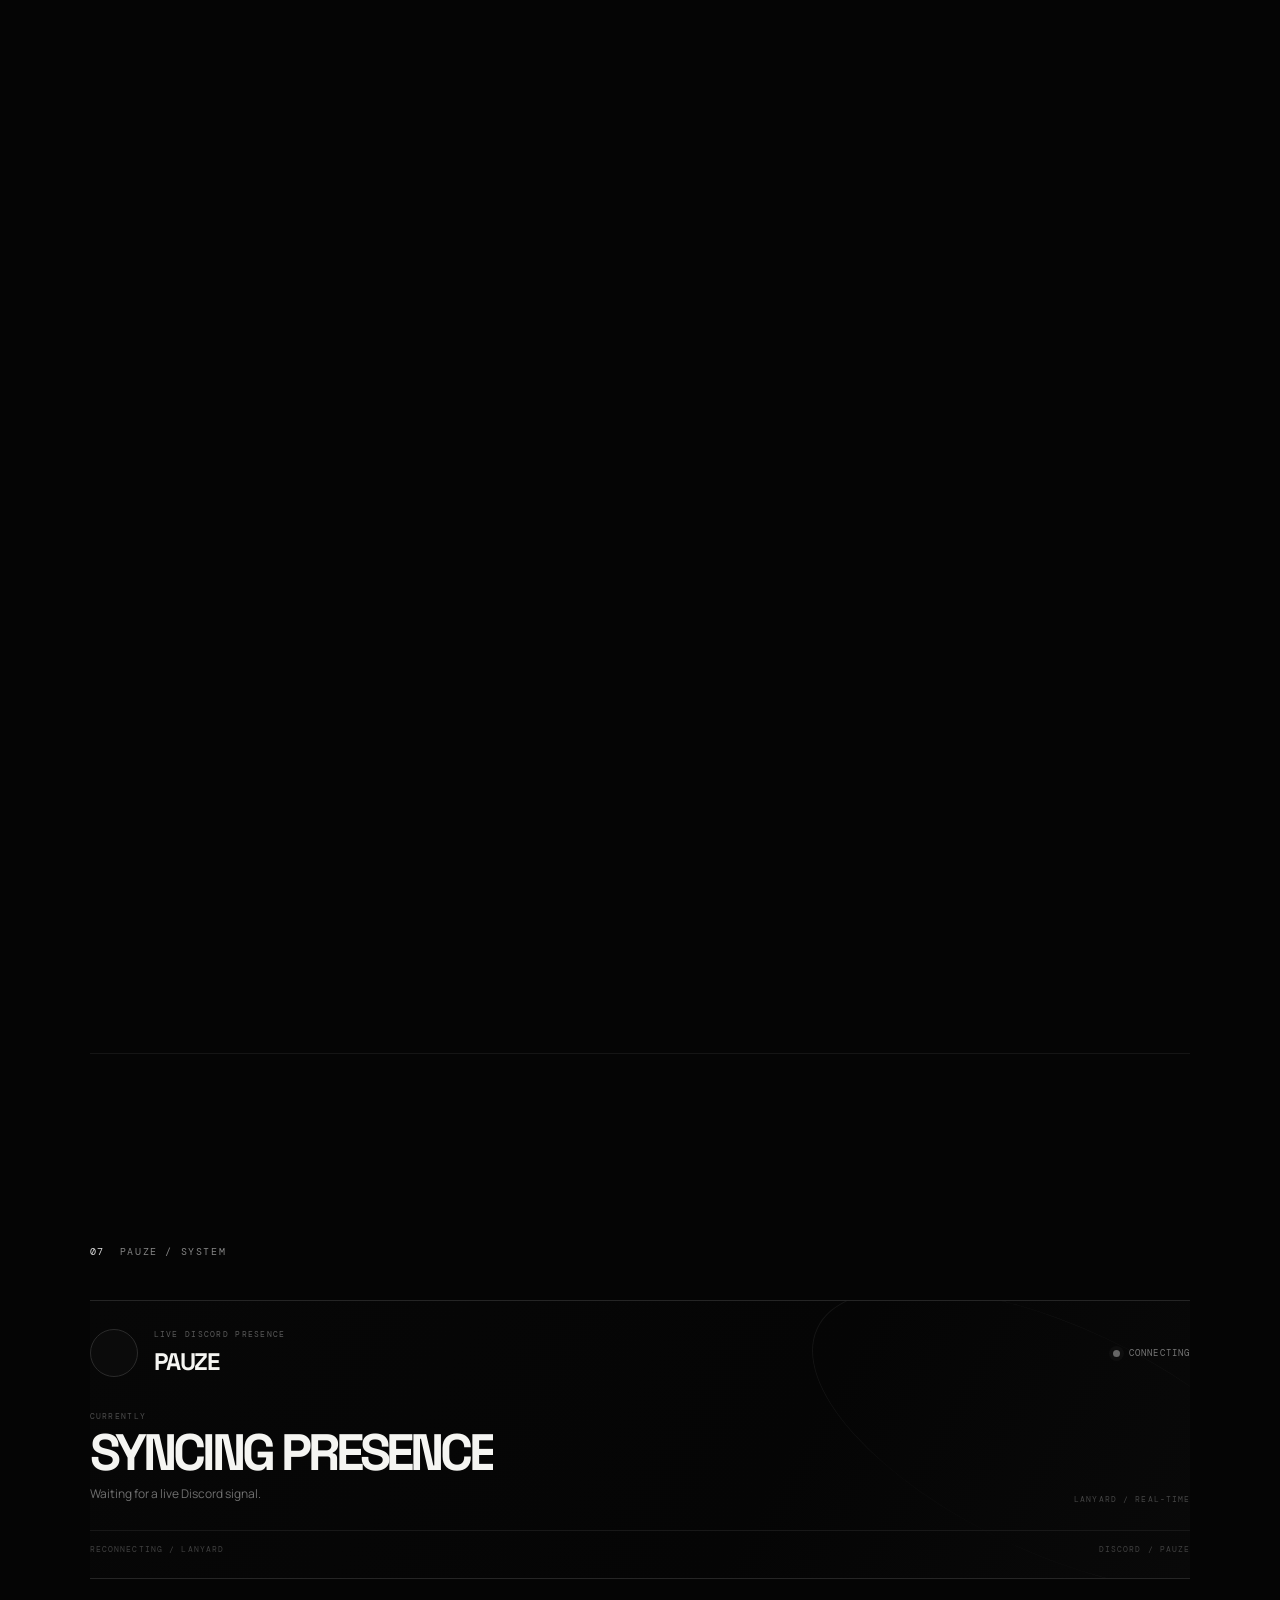
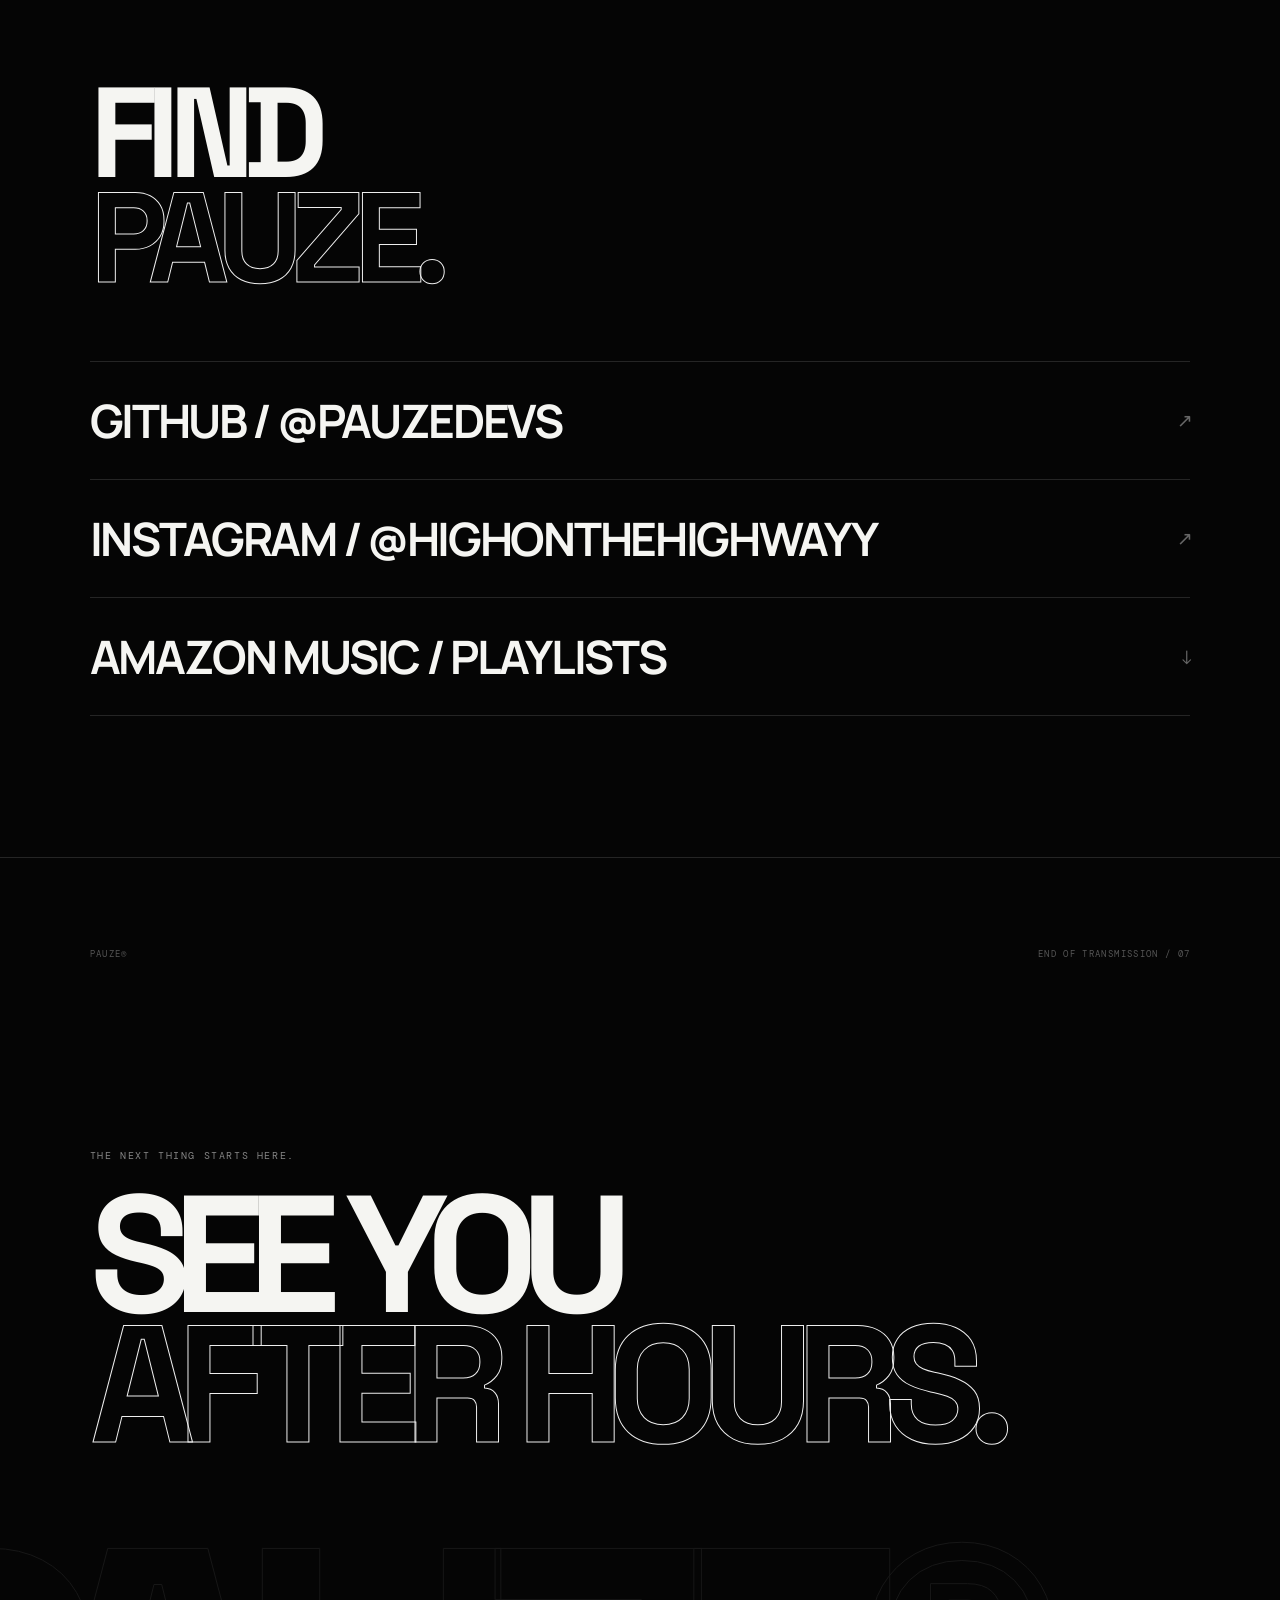
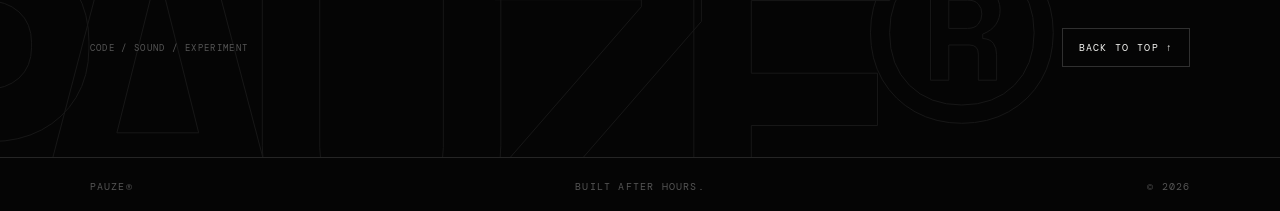
==== commit fcd7a753: "Bust cache for Pauze interactions" ====
--- a/index.html
+++ b/index.html
@@ -136,6 +136,6 @@
     </div>
   </aside>
   <footer class="footer"><span>PAUZE®</span><span>BUILT AFTER HOURS.</span><span>© 2026</span></footer>
-  <script src="script.js"></script><script src="case-studies.js"></script><script src="menu.js?v=20261004-2"></script>
+  <script src="script.js"></script><script src="case-studies.js?v=20261004-vinyl2"></script><script src="menu.js?v=20261004-2"></script>
 </body>
 </html>
--- a/styles.css
+++ b/styles.css
@@ -274,3 +274,76 @@
 @media(prefers-reduced-motion:reduce){
   .brand-mark::after,.brand-mark i{animation:none}
 }
+
+/* Header menu — static shell */
+.nav-actions{display:flex;align-items:center;justify-self:end;gap:0;position:relative;z-index:5}
+.menu-toggle{
+  position:relative;width:48px;height:48px;border:1px solid #292929;background:#050505;
+  color:#eee;display:grid;place-items:center;cursor:pointer;padding:0;z-index:140;
+}
+.menu-toggle span{
+  position:absolute;width:19px;height:1px;background:#eee;display:block;
+  transition:transform .3s ease,opacity .2s ease;
+}
+.menu-toggle span:nth-child(1){transform:translateY(-6px)}
+.menu-toggle span:nth-child(3){transform:translateY(6px)}
+.menu-toggle.is-open span:nth-child(1){transform:rotate(45deg)}
+.menu-toggle.is-open span:nth-child(2){opacity:0}
+.menu-toggle.is-open span:nth-child(3){transform:rotate(-45deg)}
+.nav-actions .nav-link{margin-right:12px}
+
+.pauze-menu-static{
+  position:fixed;inset:0;z-index:130;display:block;
+  background:#050505;color:#eee;opacity:0;visibility:hidden;
+  pointer-events:none;transform:translateY(-12px);
+  transition:opacity .35s ease,transform .45s cubic-bezier(.16,1,.3,1),visibility .35s ease;
+}
+.pauze-menu-static.is-open{opacity:1;visibility:visible;pointer-events:auto;transform:none}
+.pauze-menu-inner{
+  min-height:100%;padding:clamp(105px,12vh,150px) clamp(7vw,9vw,150px) 34px;
+  display:grid;grid-template-rows:auto 1fr auto;gap:28px;
+}
+.pauze-menu-top,.pauze-menu-bottom{
+  display:flex;justify-content:space-between;align-items:center;
+  font:8px 'DM Mono',monospace;letter-spacing:.14em;color:#555;
+}
+.pauze-menu-list{
+  align-self:center;display:flex;flex-direction:column;width:min(980px,100%);
+  border-top:1px solid #1d1d1d;
+}
+.pauze-menu-link{
+  display:grid;grid-template-columns:52px 1fr auto;align-items:center;gap:18px;
+  padding:17px 0;border-bottom:1px solid #1d1d1d;
+  color:#eee;text-decoration:none;
+  transition:padding-left .28s ease,color .28s ease,background .28s ease;
+}
+.pauze-menu-link small{font:8px 'DM Mono',monospace;color:#4e4e4e}
+.pauze-menu-link strong{
+  font:700 clamp(30px,5vw,68px)/.88 'Space Grotesk',sans-serif;letter-spacing:-.07em;
+}
+.pauze-menu-link b{font:14px 'DM Mono',monospace;color:#555;font-weight:400}
+.pauze-menu-link:hover{padding-left:16px}
+.pauze-menu-link:hover b{color:#eee}
+.pauze-telemetry{display:flex;gap:20px;align-items:center}
+.pauze-system{display:flex;gap:9px;align-items:center}
+.pauze-system i{width:5px;height:5px;border-radius:50%;background:#777;display:inline-block}
+.pauze-telemetry.live .pauze-system i{background:#eee;box-shadow:0 0 0 4px #fff1}
+.pauze-clock{font-variant-numeric:tabular-nums}
+
+@media(max-width:820px){
+  .nav-actions .nav-link{display:none}
+  .menu-toggle{width:44px;height:44px}
+  .pauze-menu-inner{padding:94px 7vw 24px;gap:22px}
+  .pauze-menu-top{font-size:7px}
+  .pauze-menu-list{max-height:calc(100svh - 205px);overflow:auto;scrollbar-width:none}
+  .pauze-menu-list::-webkit-scrollbar{display:none}
+  .pauze-menu-link{grid-template-columns:34px 1fr auto;gap:11px;padding:15px 0}
+  .pauze-menu-link strong{font-size:10.5vw}
+  .pauze-menu-bottom{align-items:flex-end;gap:15px}
+  .pauze-menu-bottom>span:first-child{line-height:1.5;max-width:145px}
+  .pauze-telemetry{gap:8px;flex-wrap:wrap;justify-content:flex-end;font-size:7px}
+  .pauze-system{display:none}
+}
+@media(prefers-reduced-motion:reduce){
+  .menu-toggle span,.pauze-menu-static,.pauze-menu-link{transition:none}
+}
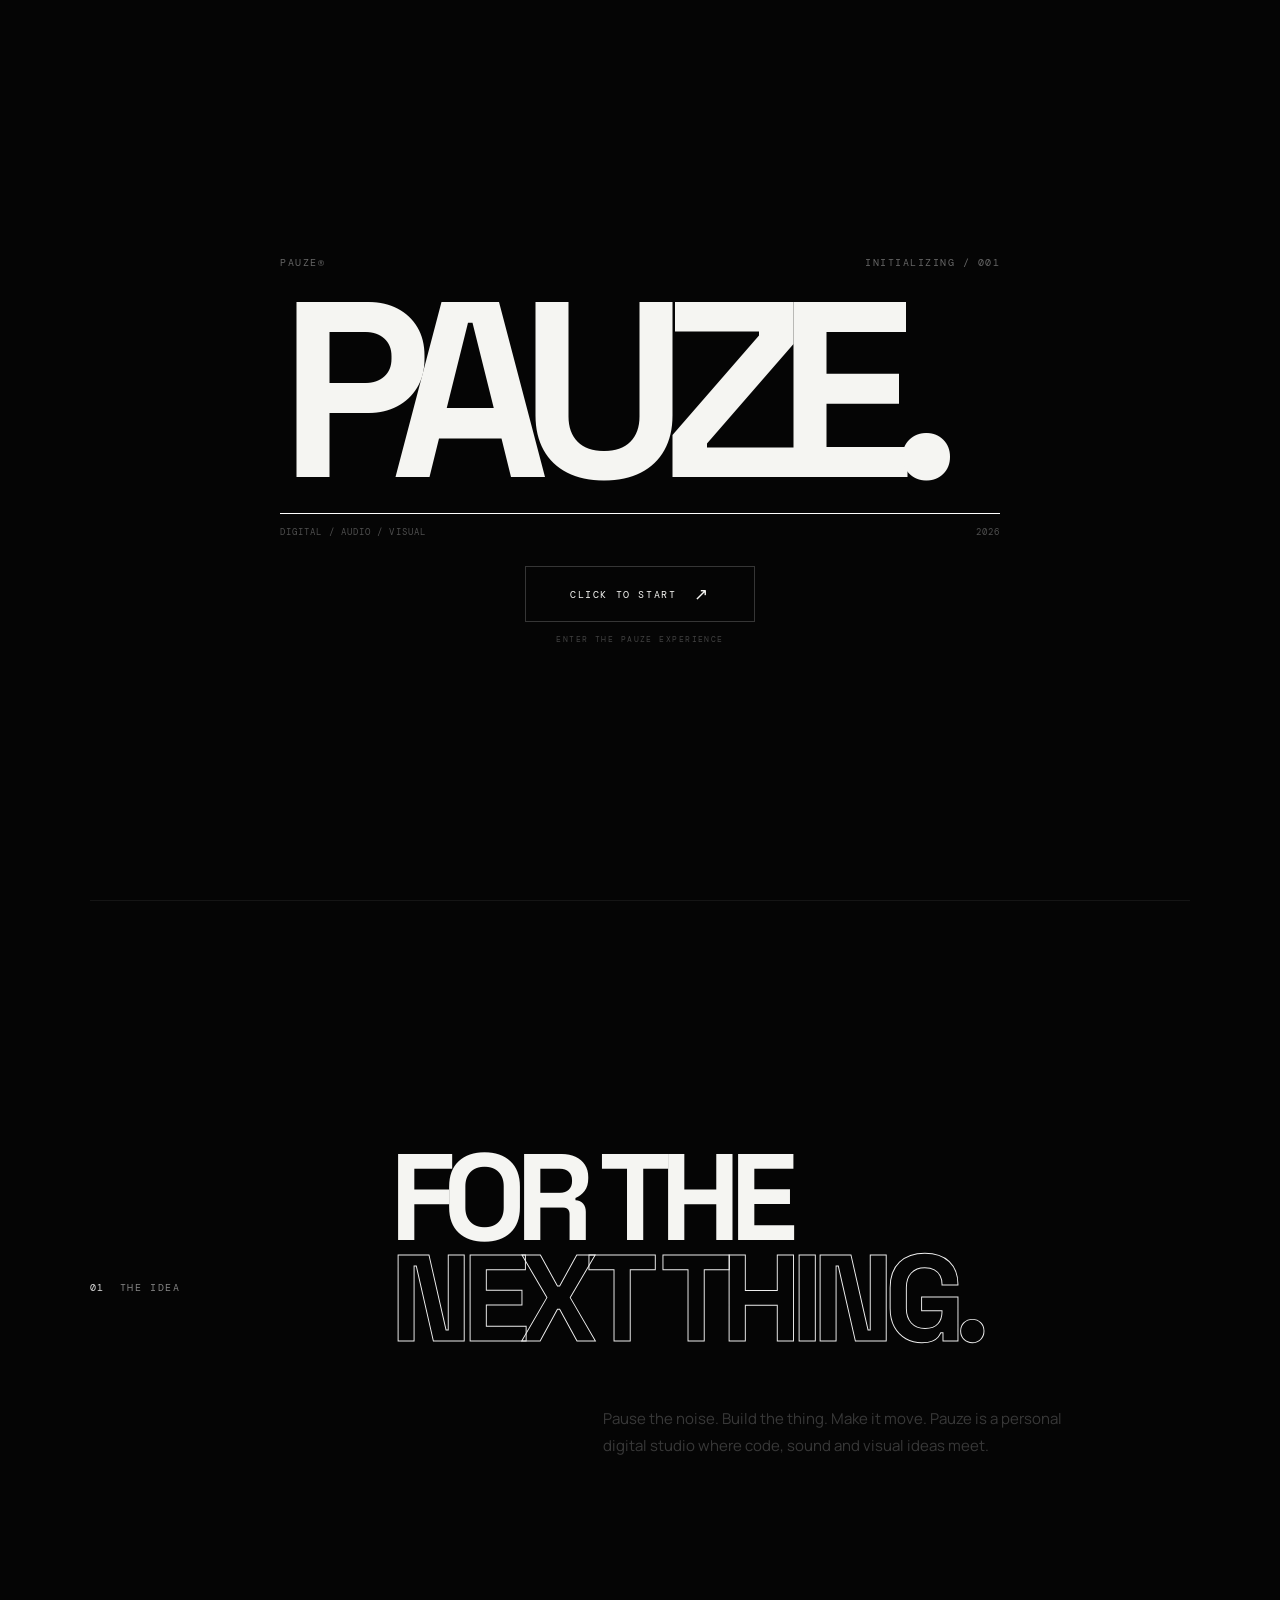
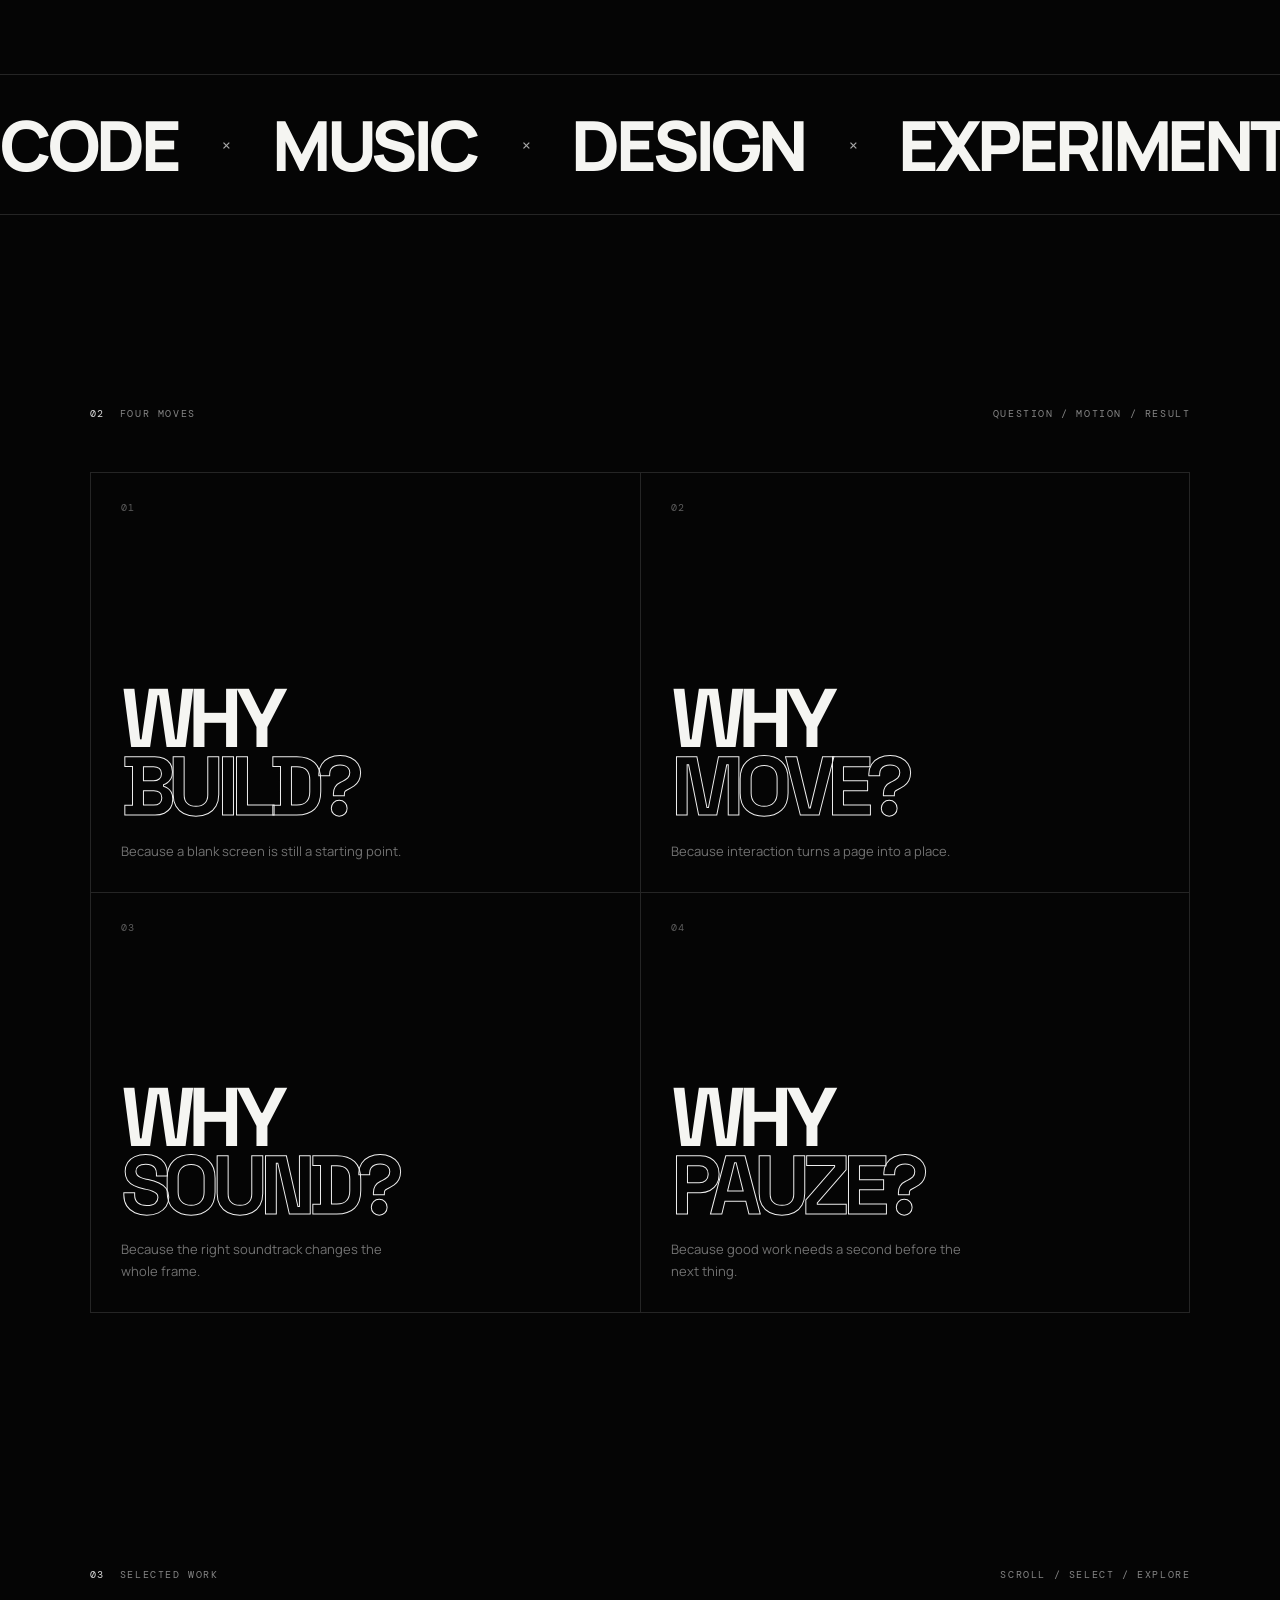
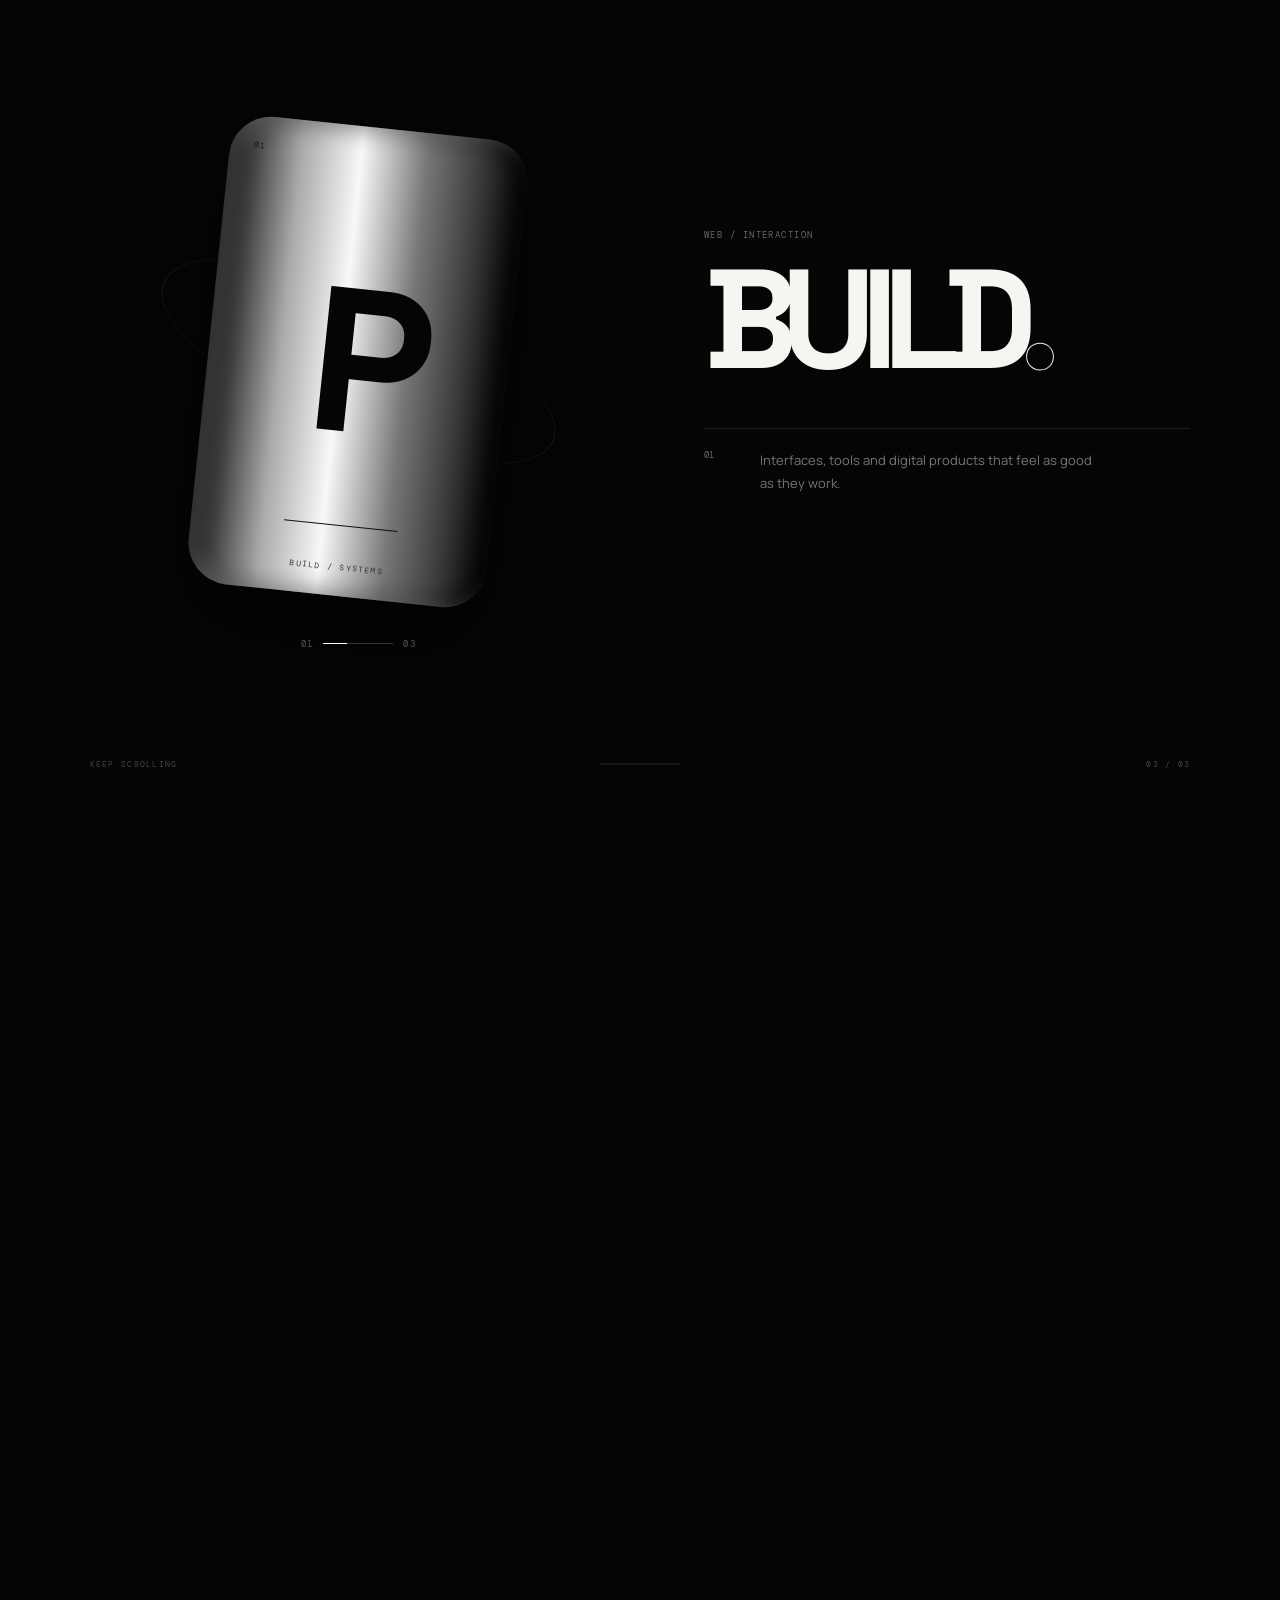
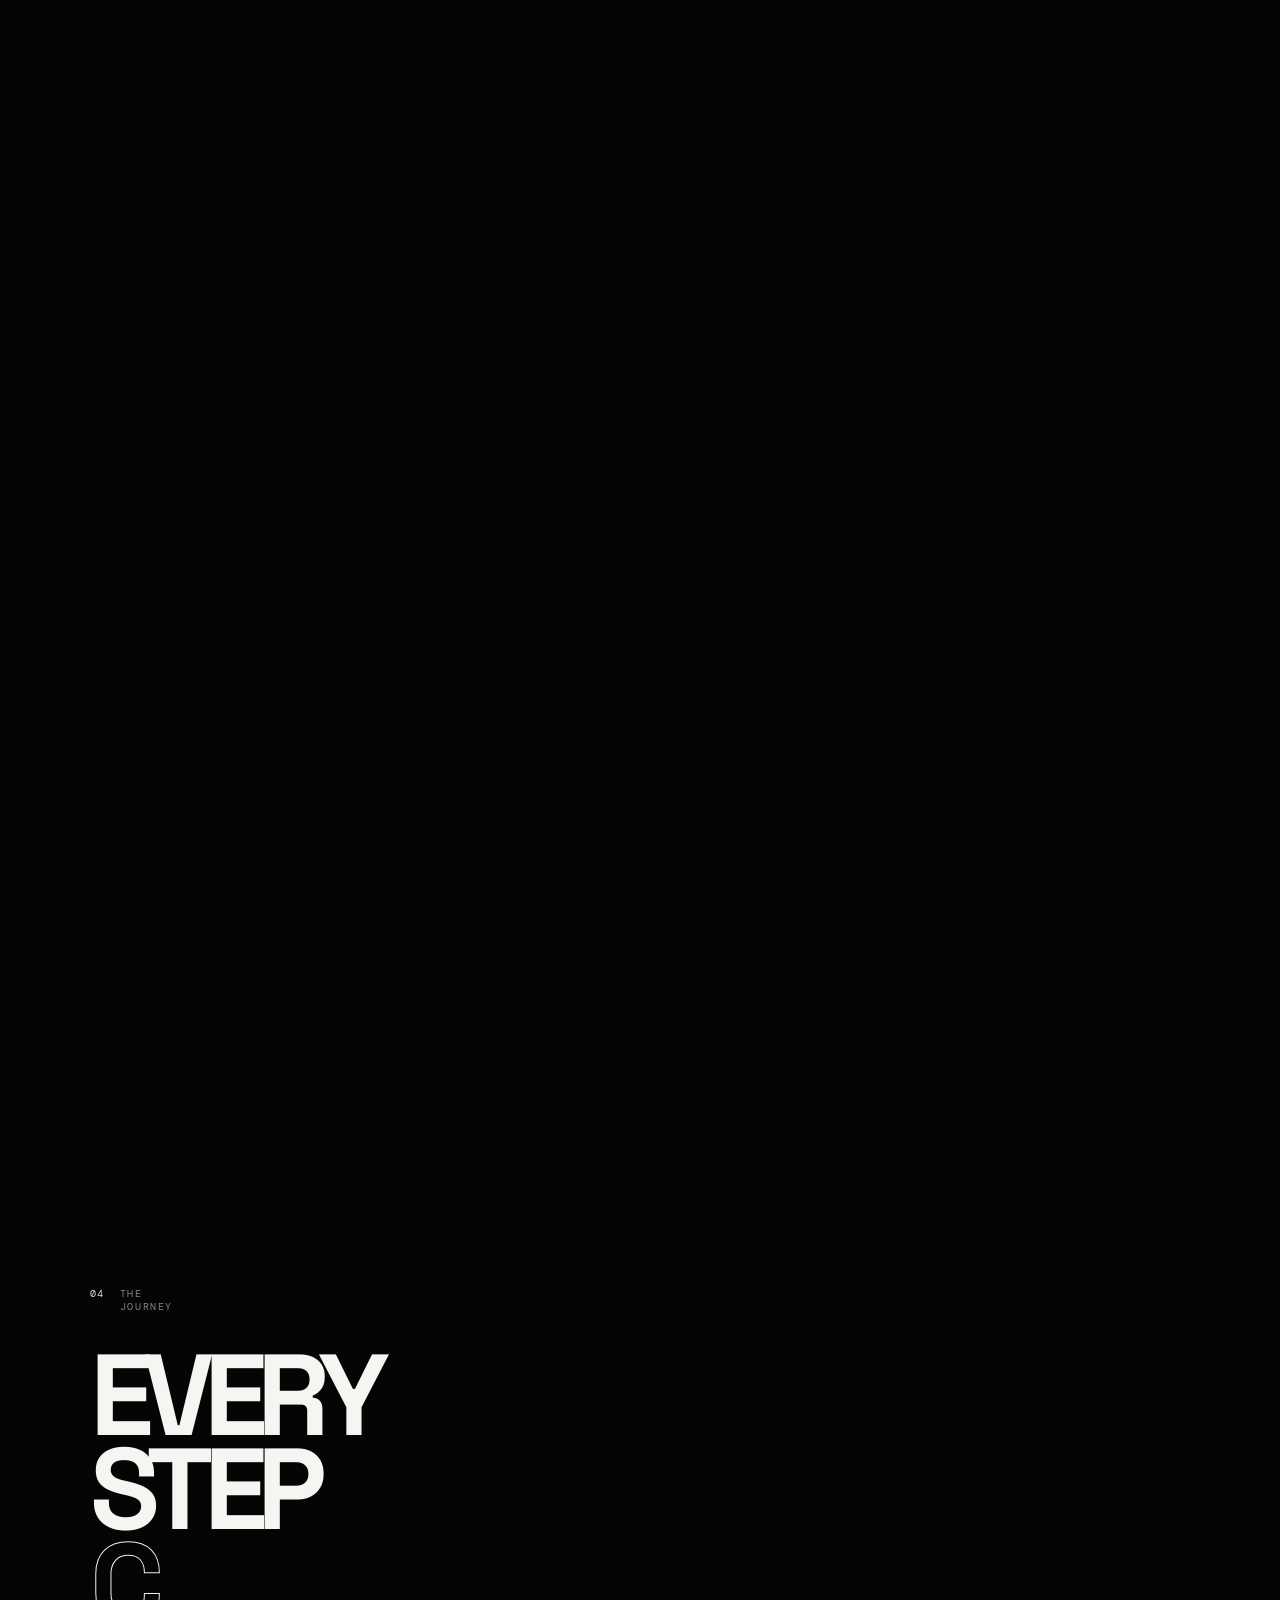
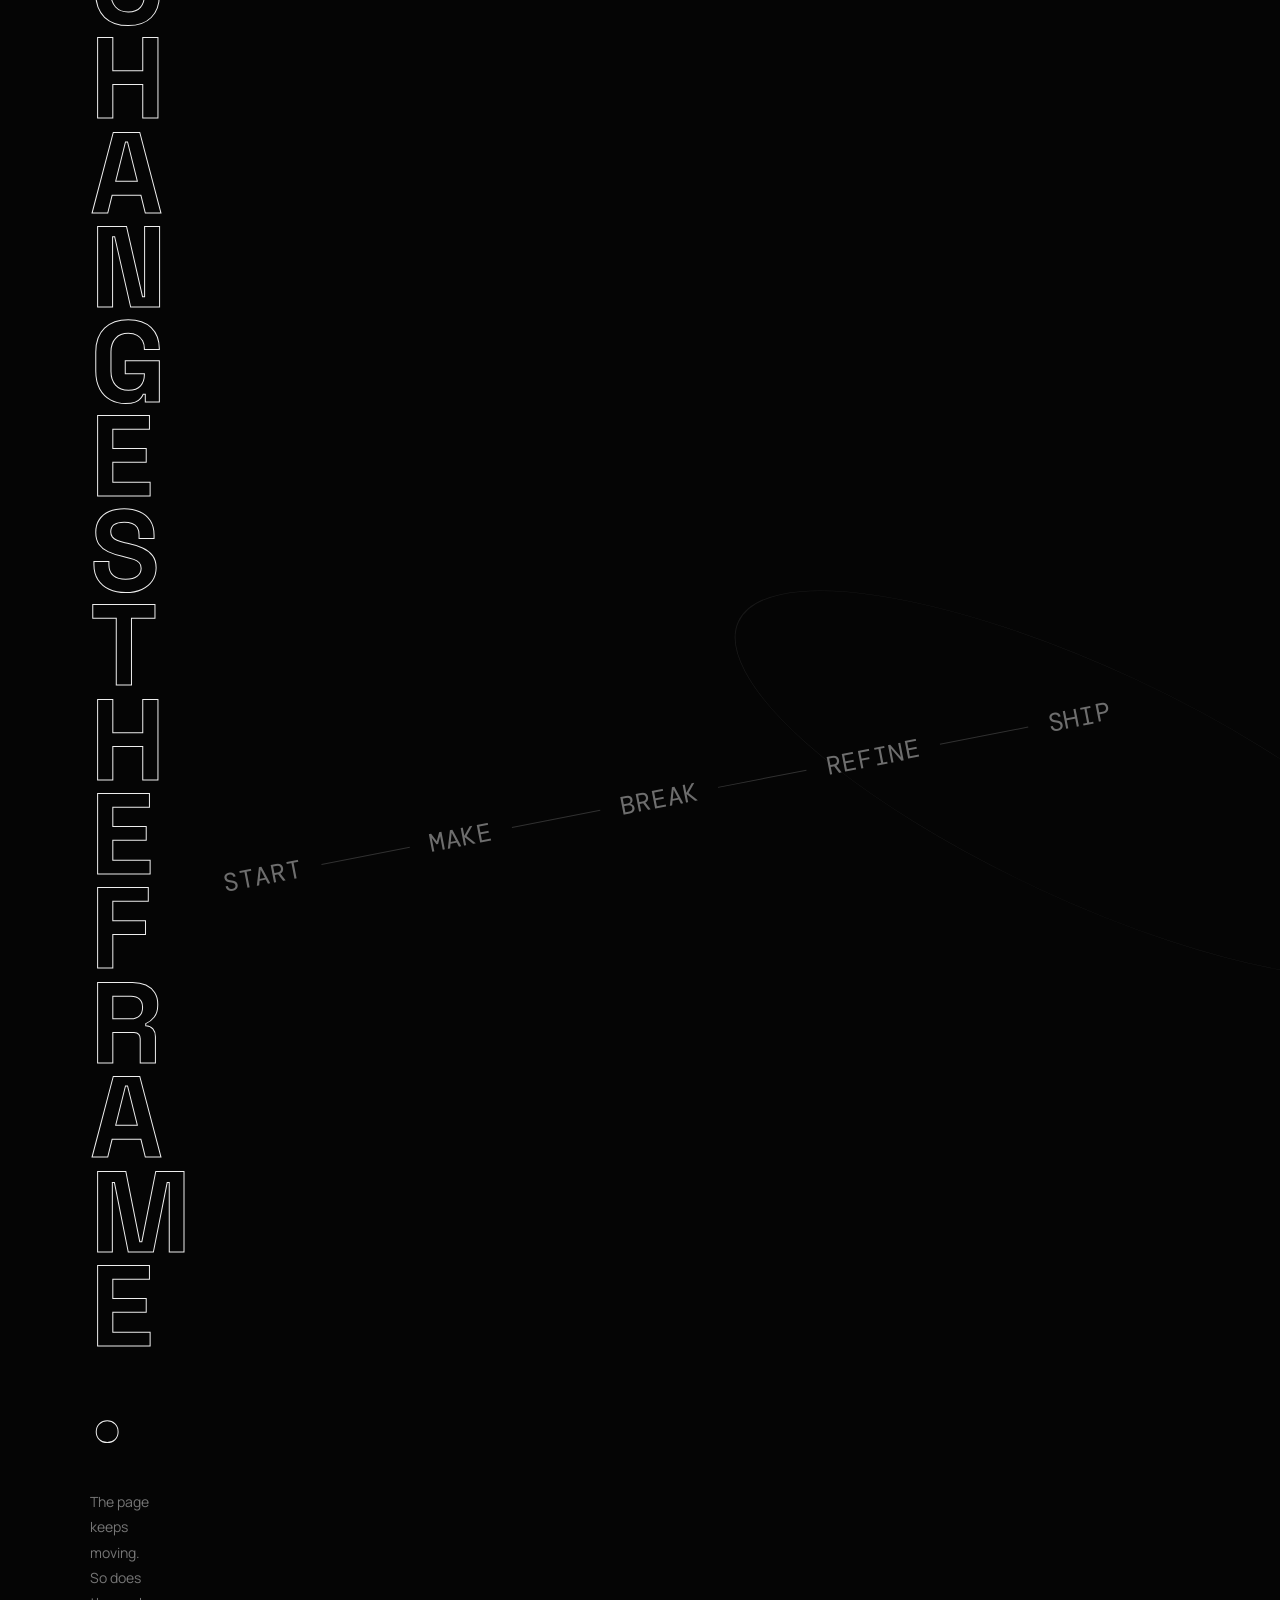
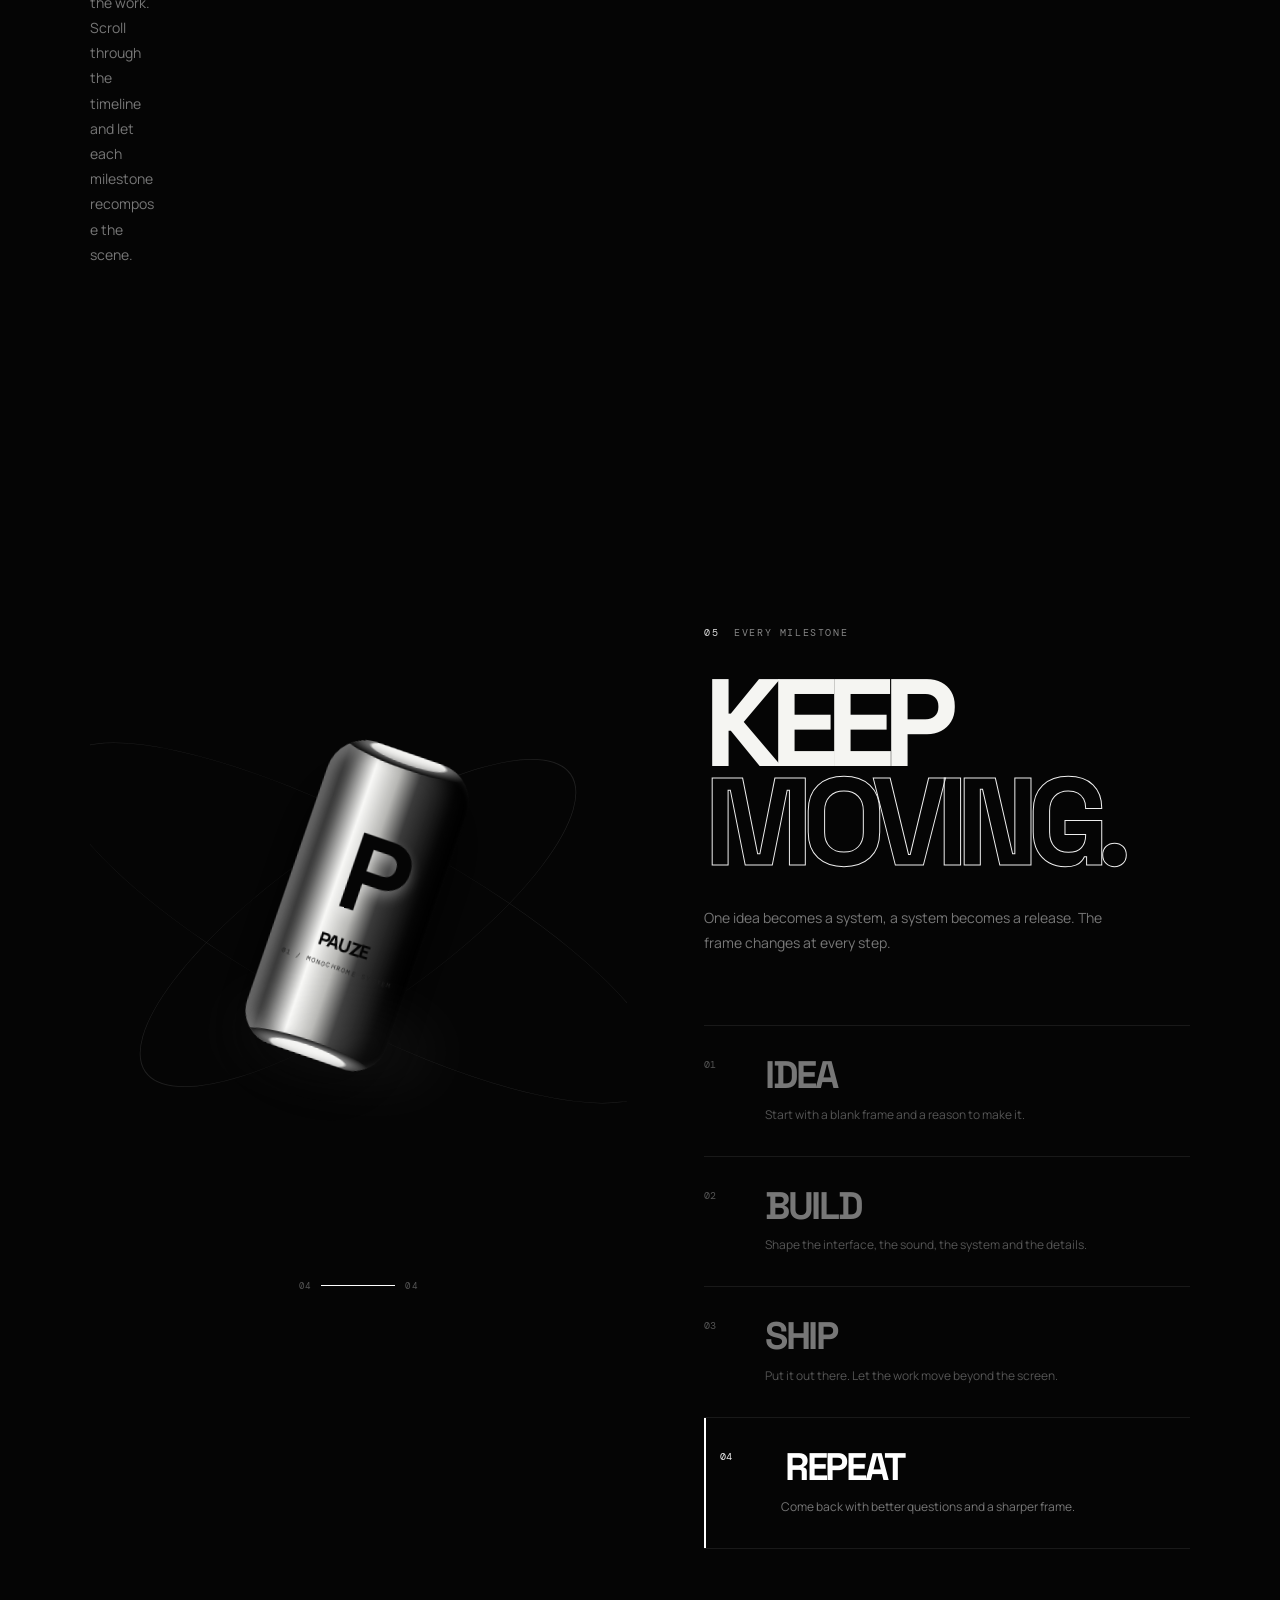
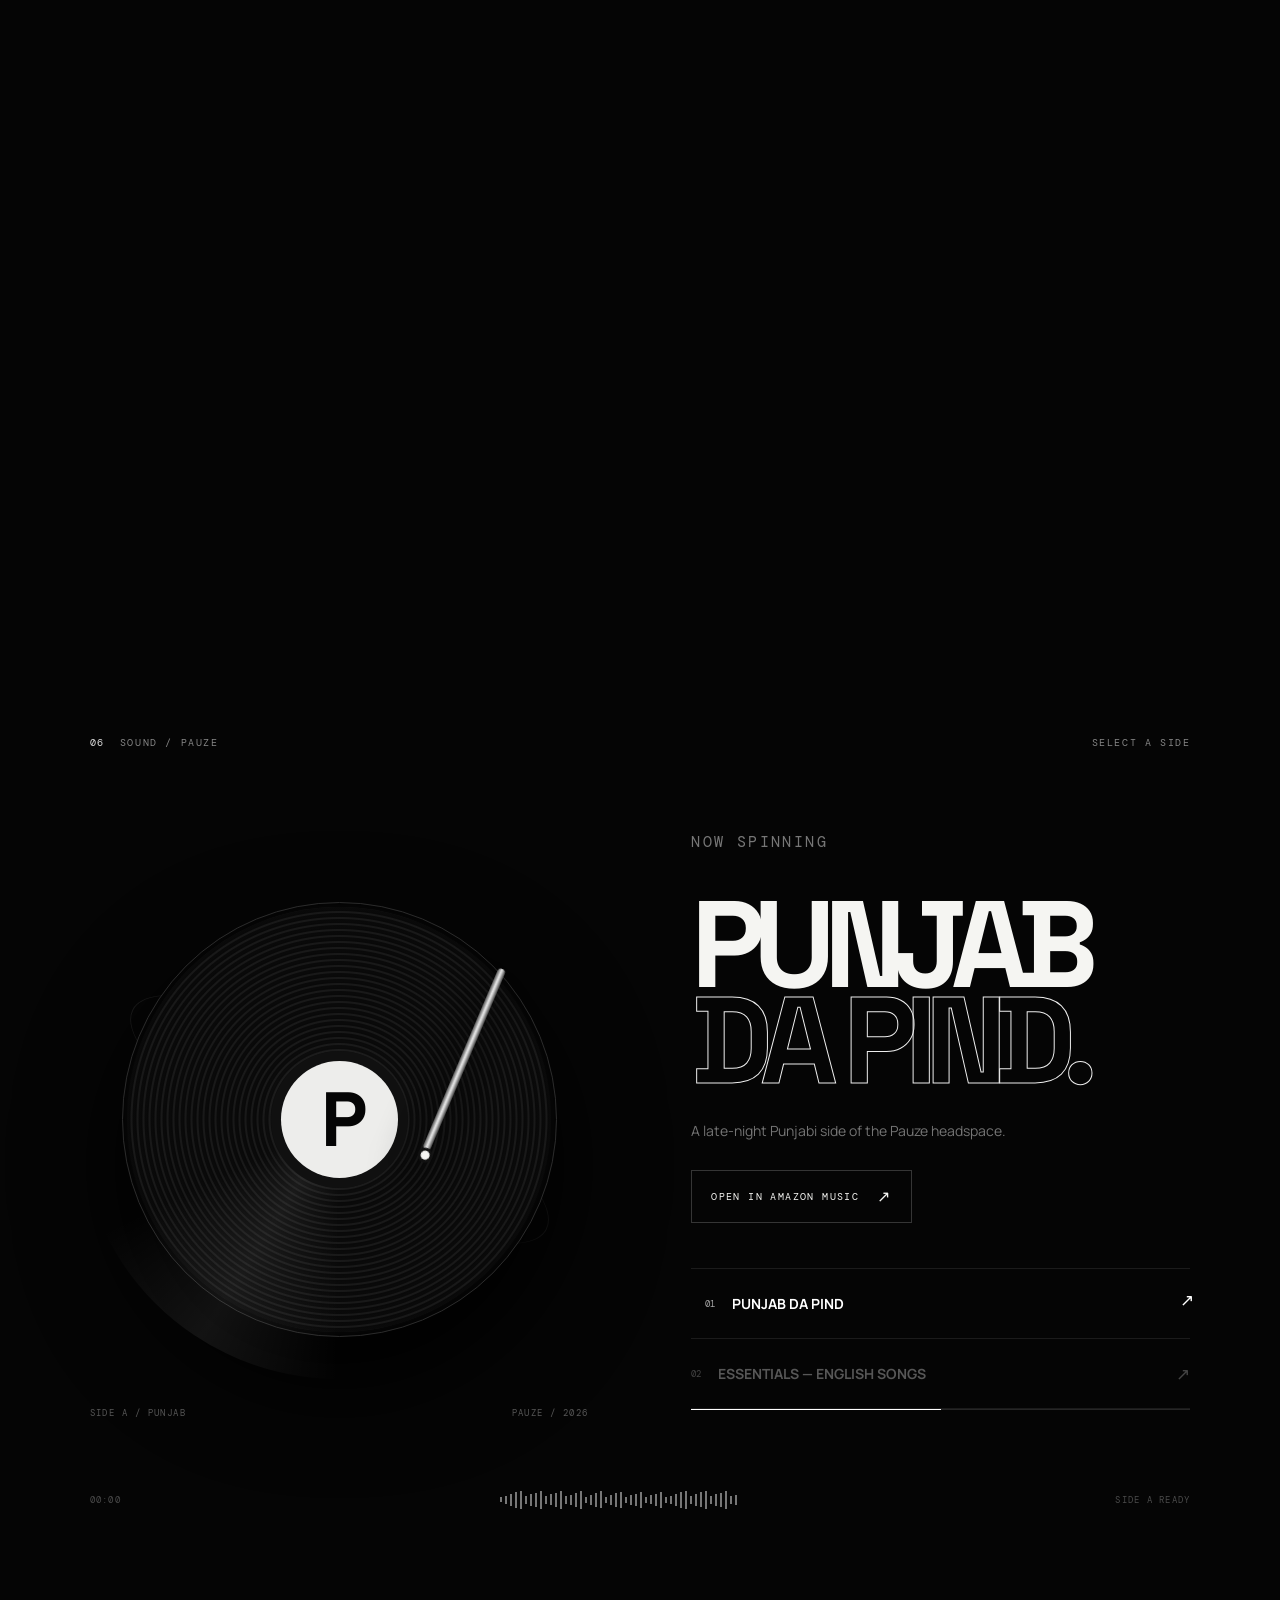
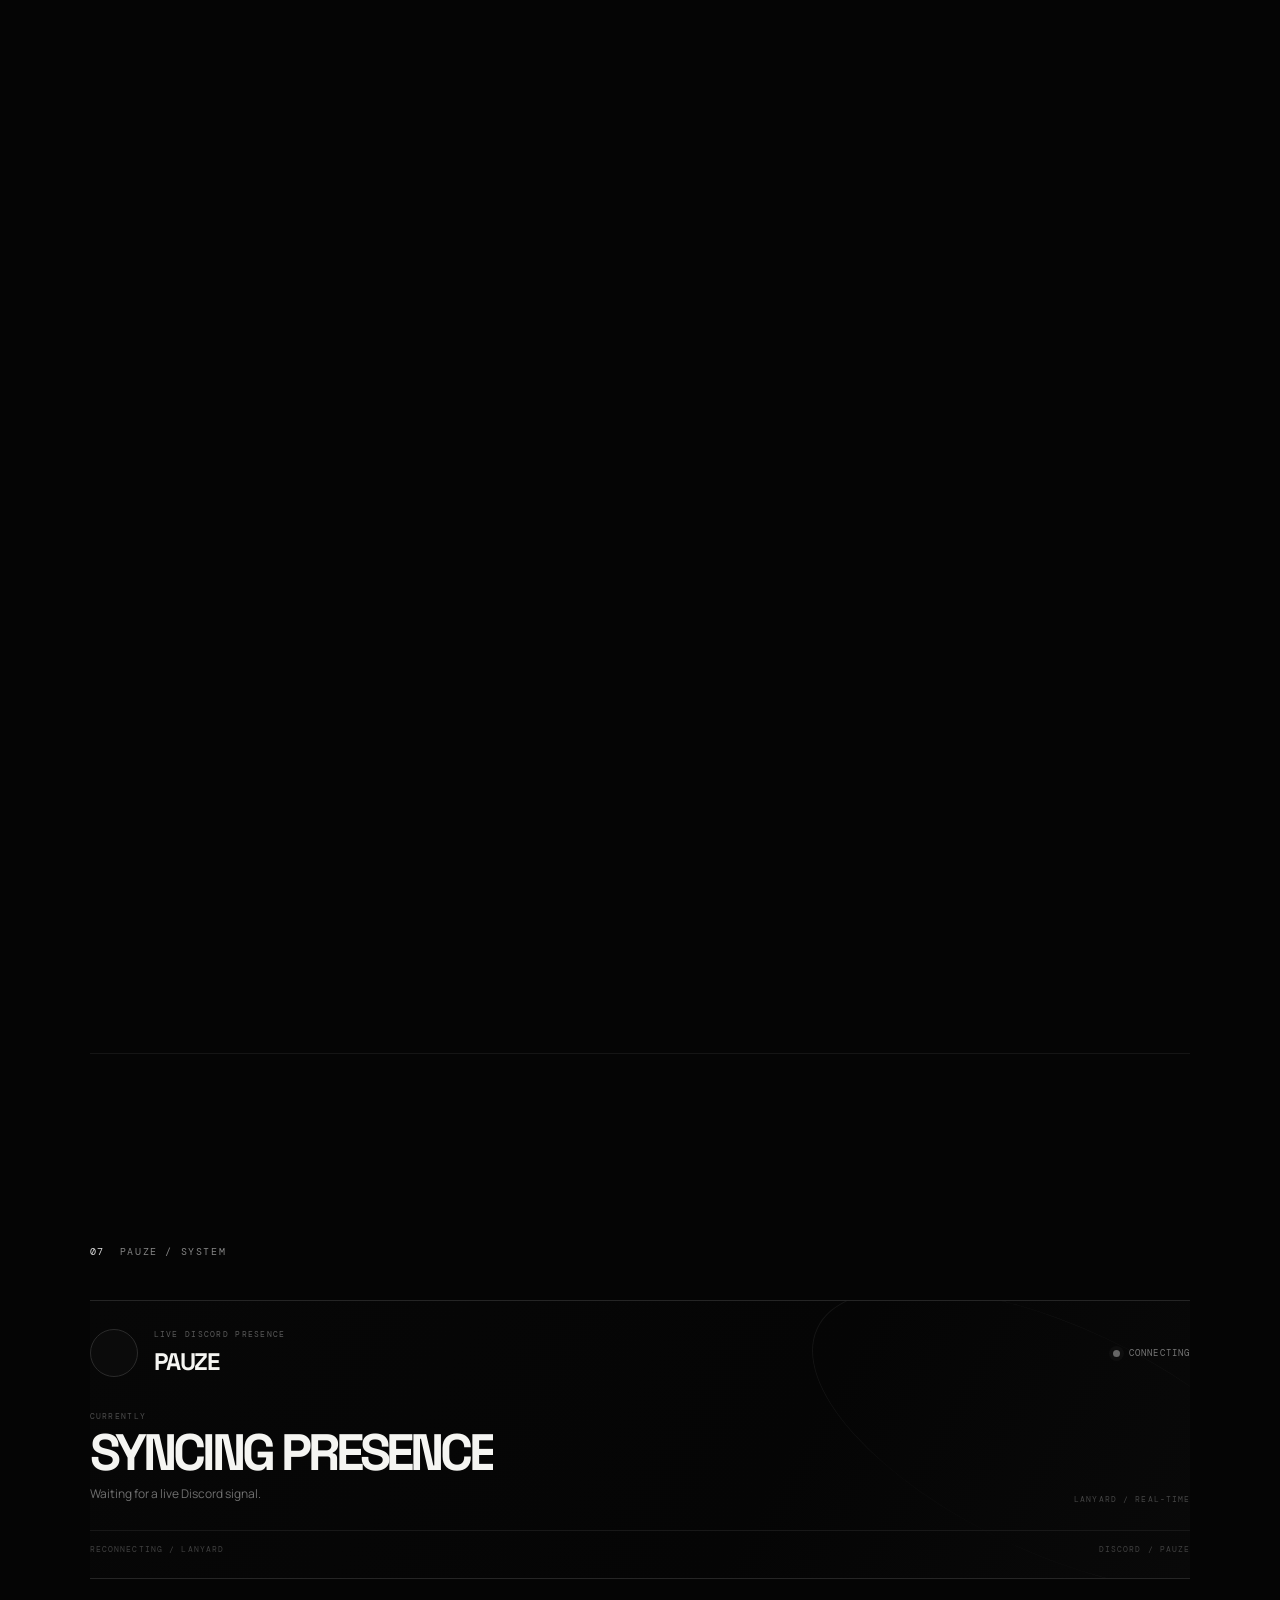
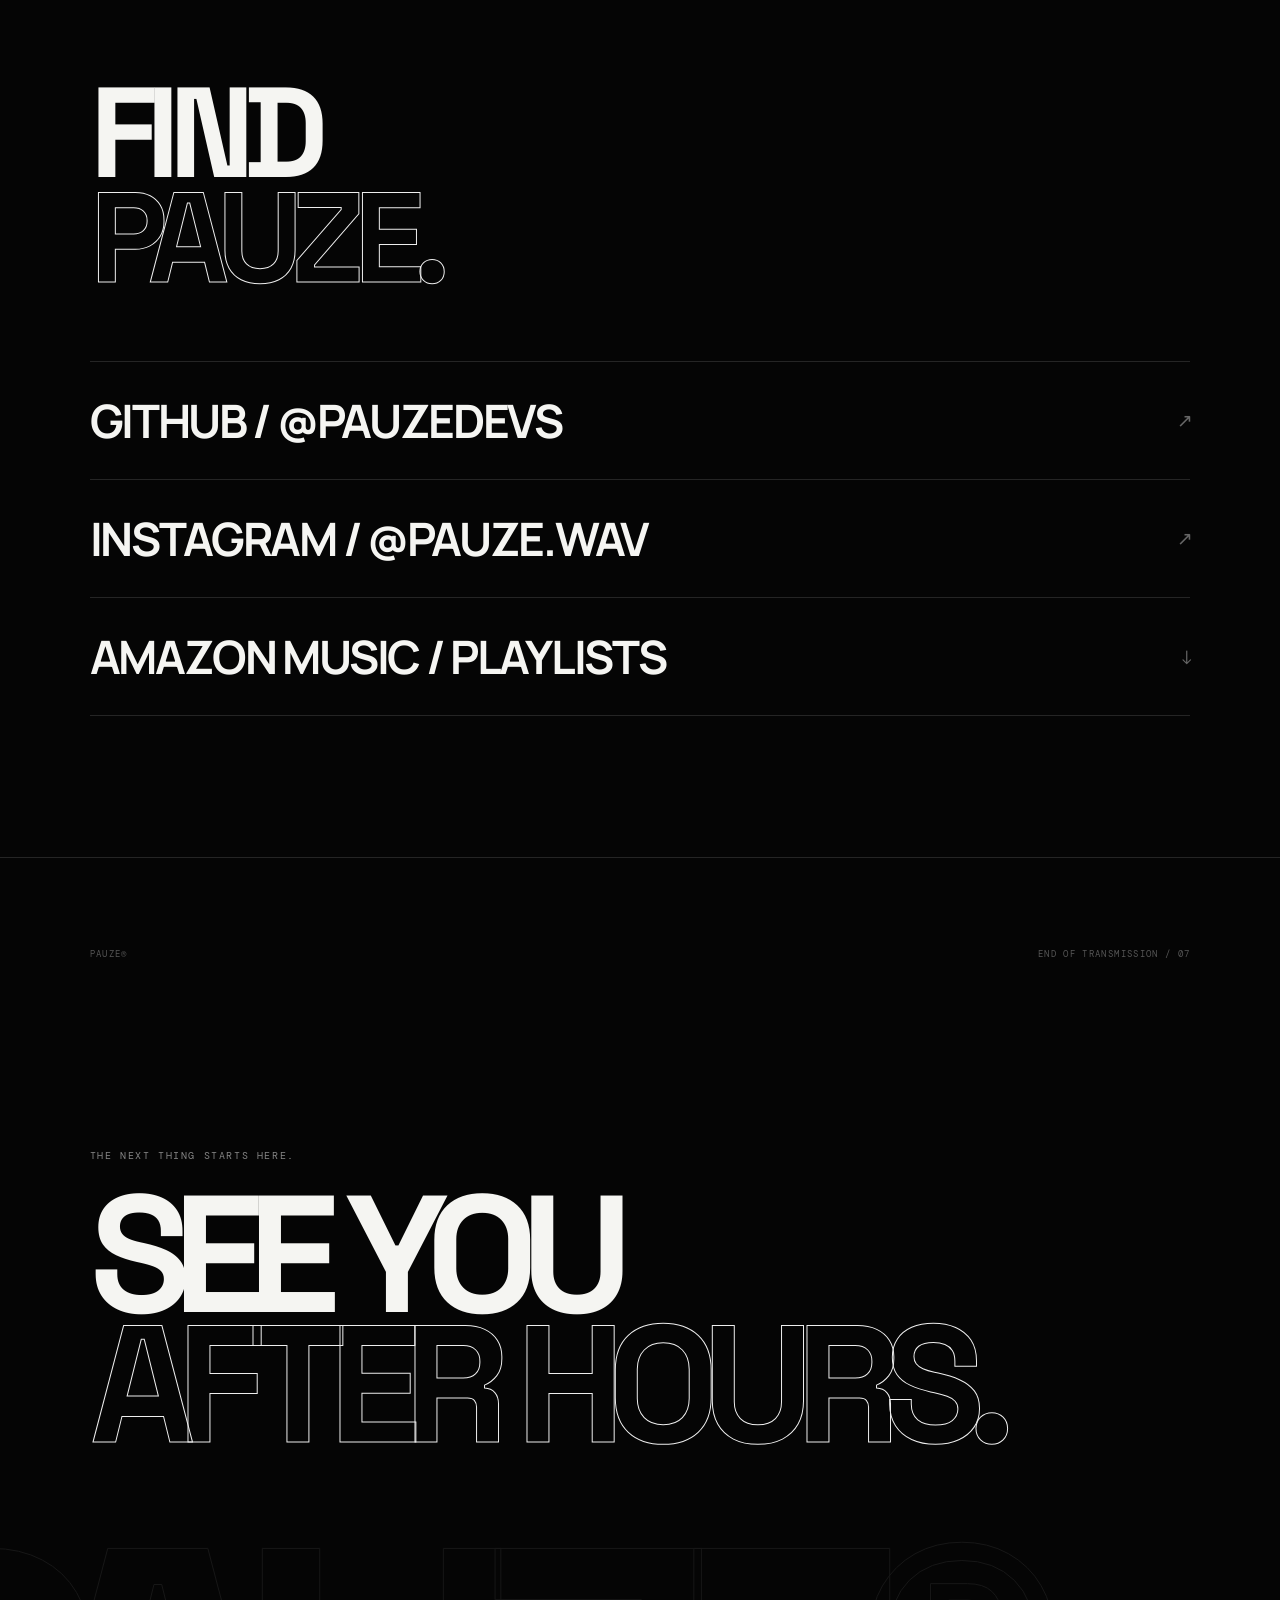
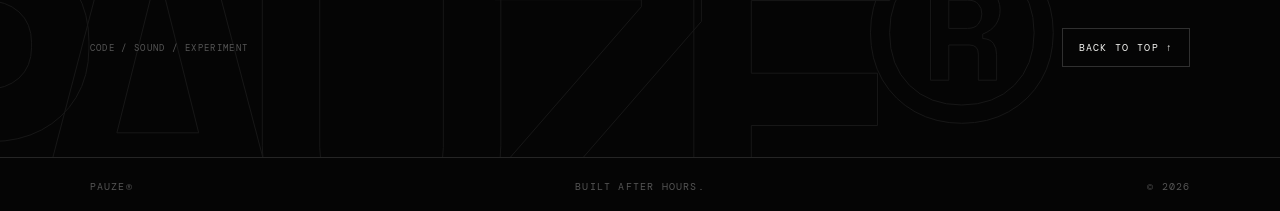
==== commit 8cd9d2d3: "Update Instagram display name" ====
--- a/index.html
+++ b/index.html
@@ -88,7 +88,7 @@
         </div>
       </div>
       <h2>FIND<br /><em>PAUZE.</em></h2>
-      <div class="social-list"><a class="social-link magnetic reveal-stagger" href="#" id="githubLink" target="_blank" rel="noreferrer"><span>GITHUB / @PAUZEDEVS</span><b>↗</b></a><a class="social-link magnetic reveal-stagger" href="#" id="instagramLink" target="_blank" rel="noreferrer"><span>INSTAGRAM / @HIGHONTHEHIGHWAYY</span><b>↗</b></a><a class="social-link magnetic reveal-stagger" href="#music"><span>AMAZON MUSIC / PLAYLISTS</span><b>↓</b></a></div>
+      <div class="social-list"><a class="social-link magnetic reveal-stagger" href="#" id="githubLink" target="_blank" rel="noreferrer"><span>GITHUB / @PAUZEDEVS</span><b>↗</b></a><a class="social-link magnetic reveal-stagger" href="#" id="instagramLink" target="_blank" rel="noreferrer"><span>INSTAGRAM / @PAUZE.WAV</span><b>↗</b></a><a class="social-link magnetic reveal-stagger" href="#music"><span>AMAZON MUSIC / PLAYLISTS</span><b>↓</b></a></div>
     </section>
     <section class="endcap reveal" id="end">
       <div class="endcap-bg" aria-hidden="true">PAUZE®</div>
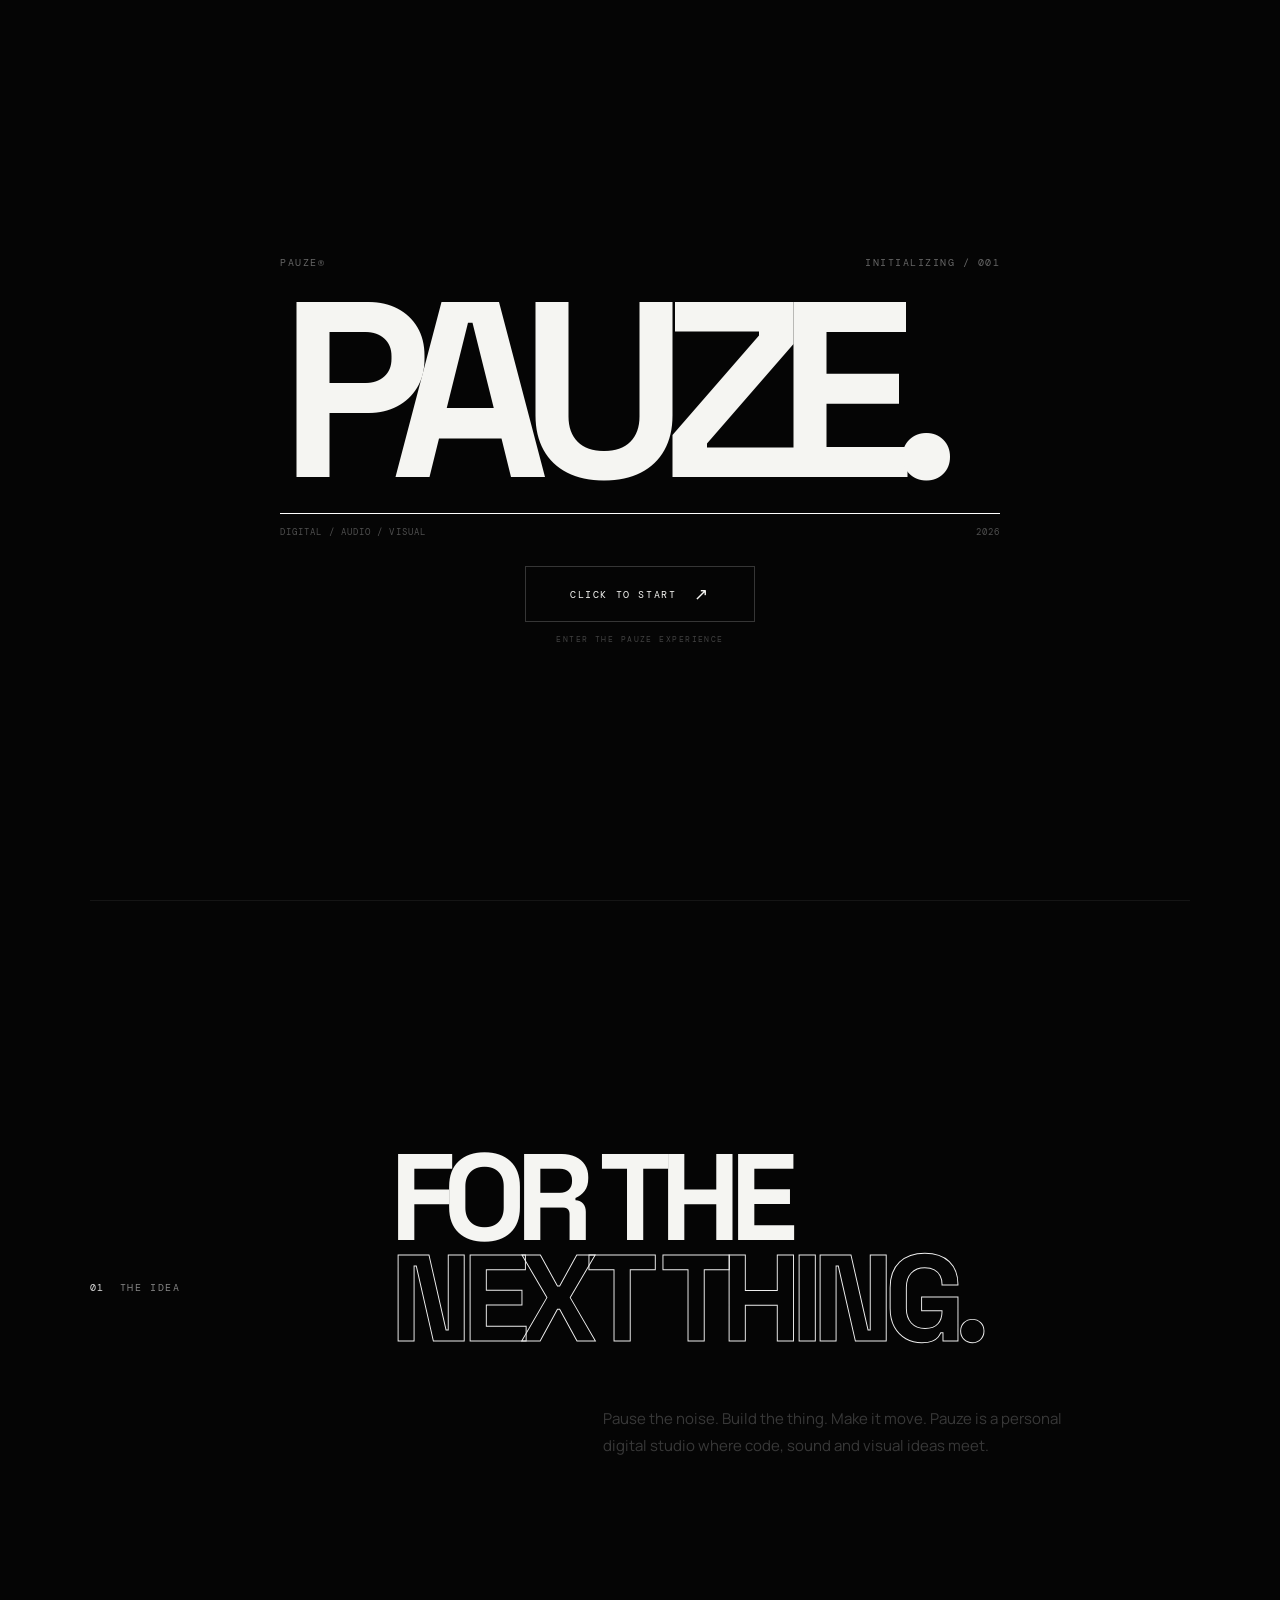
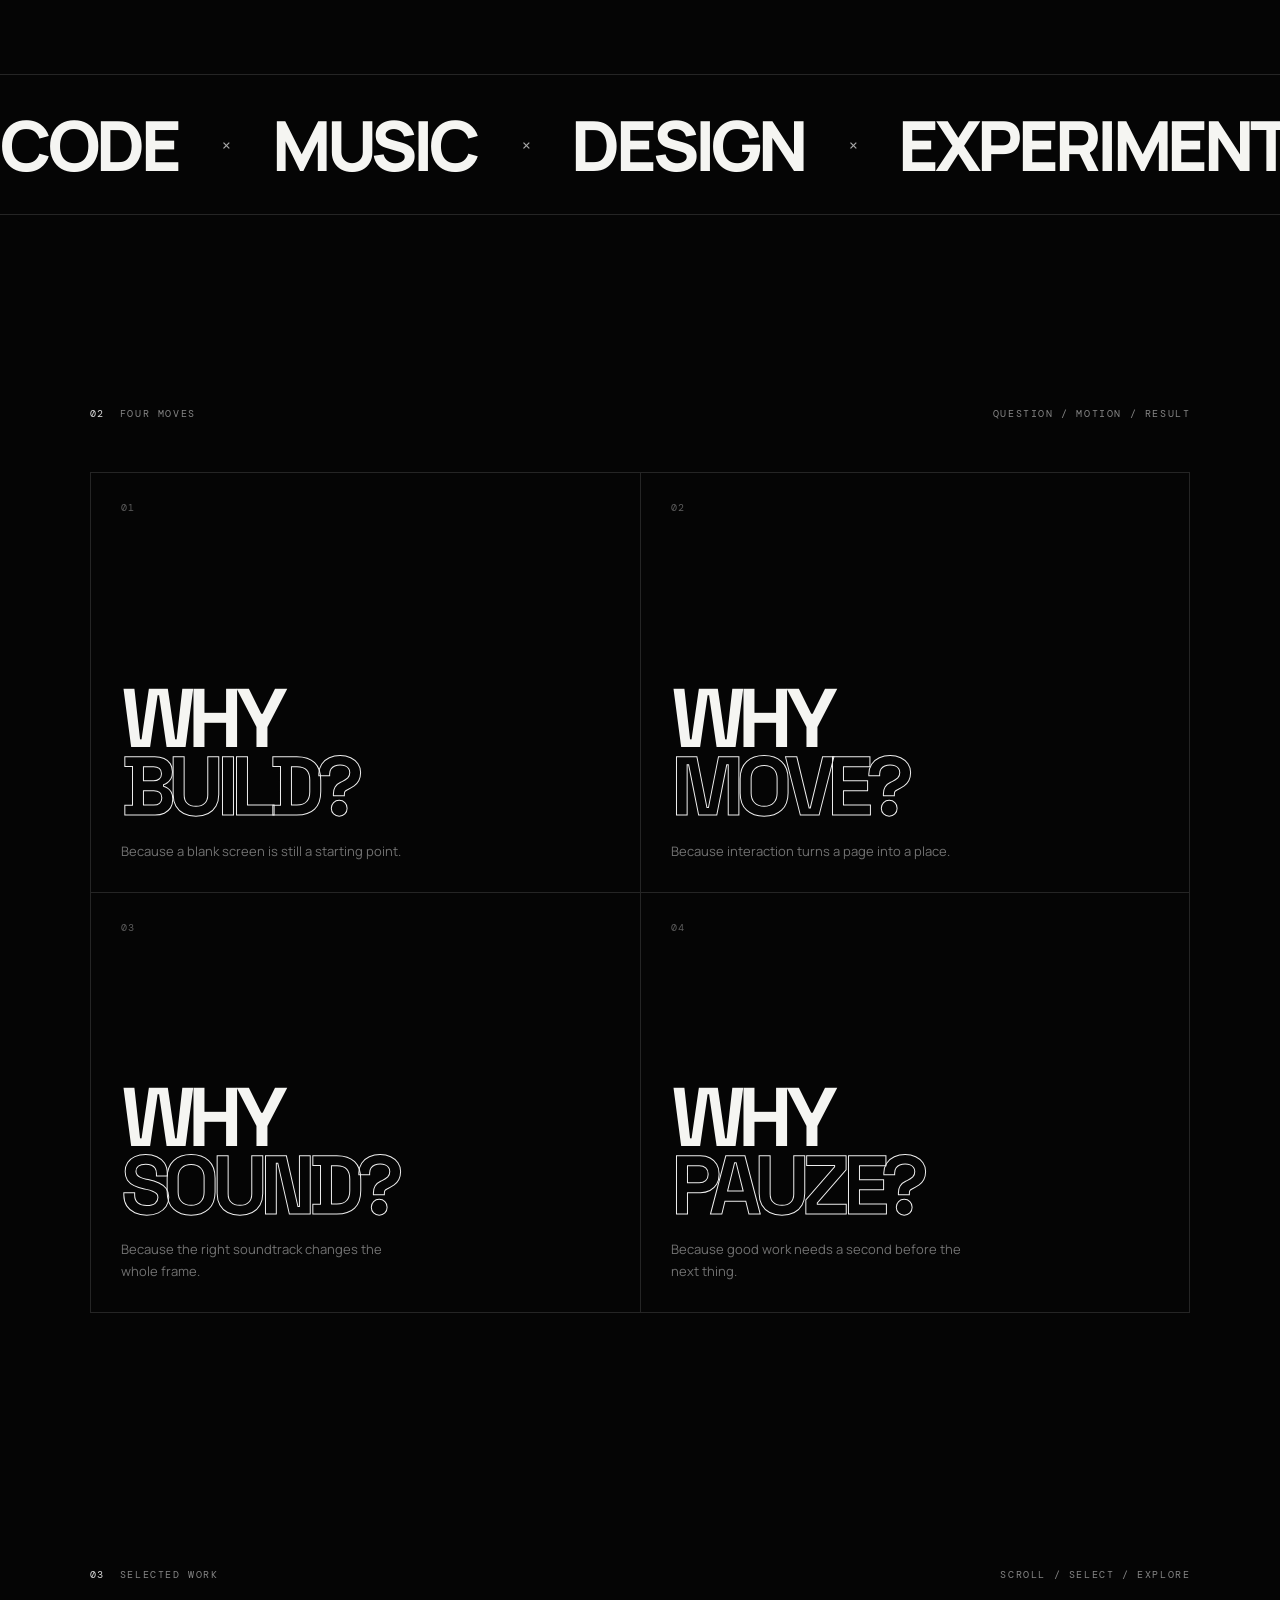
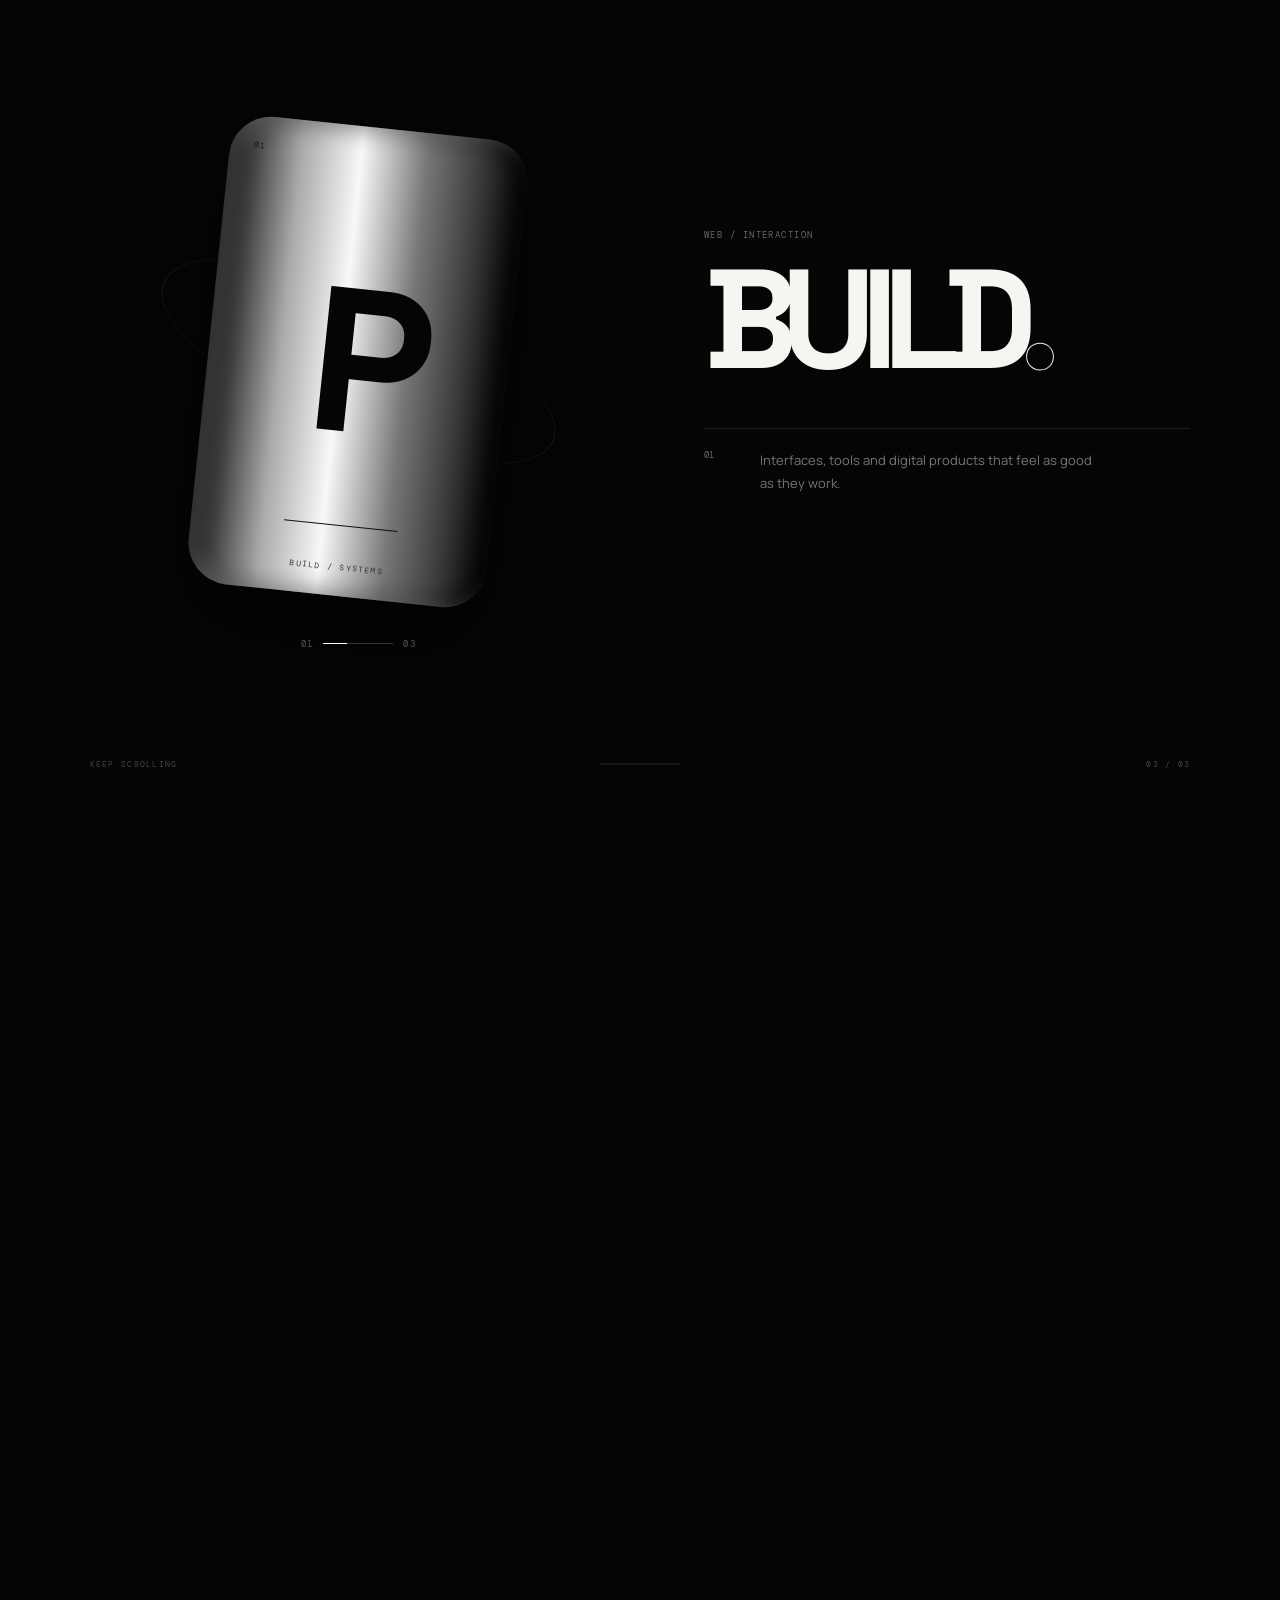
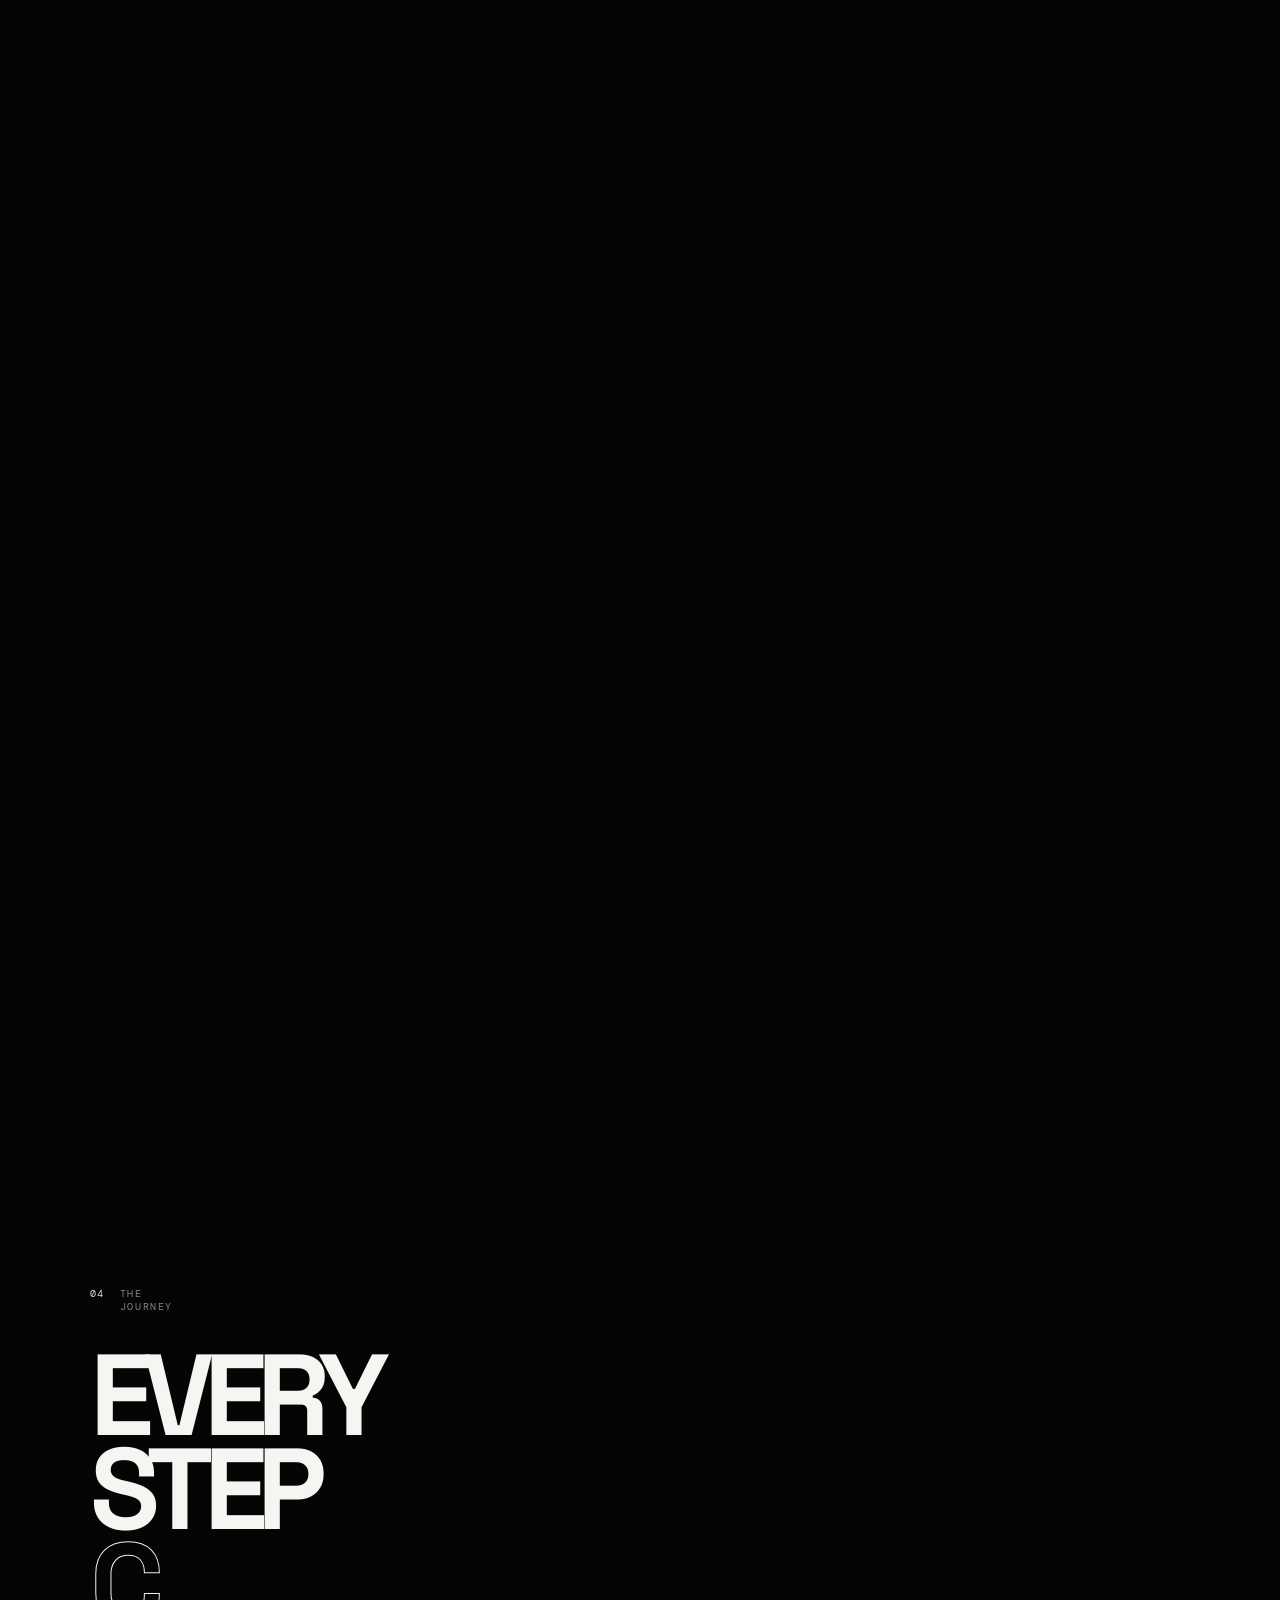
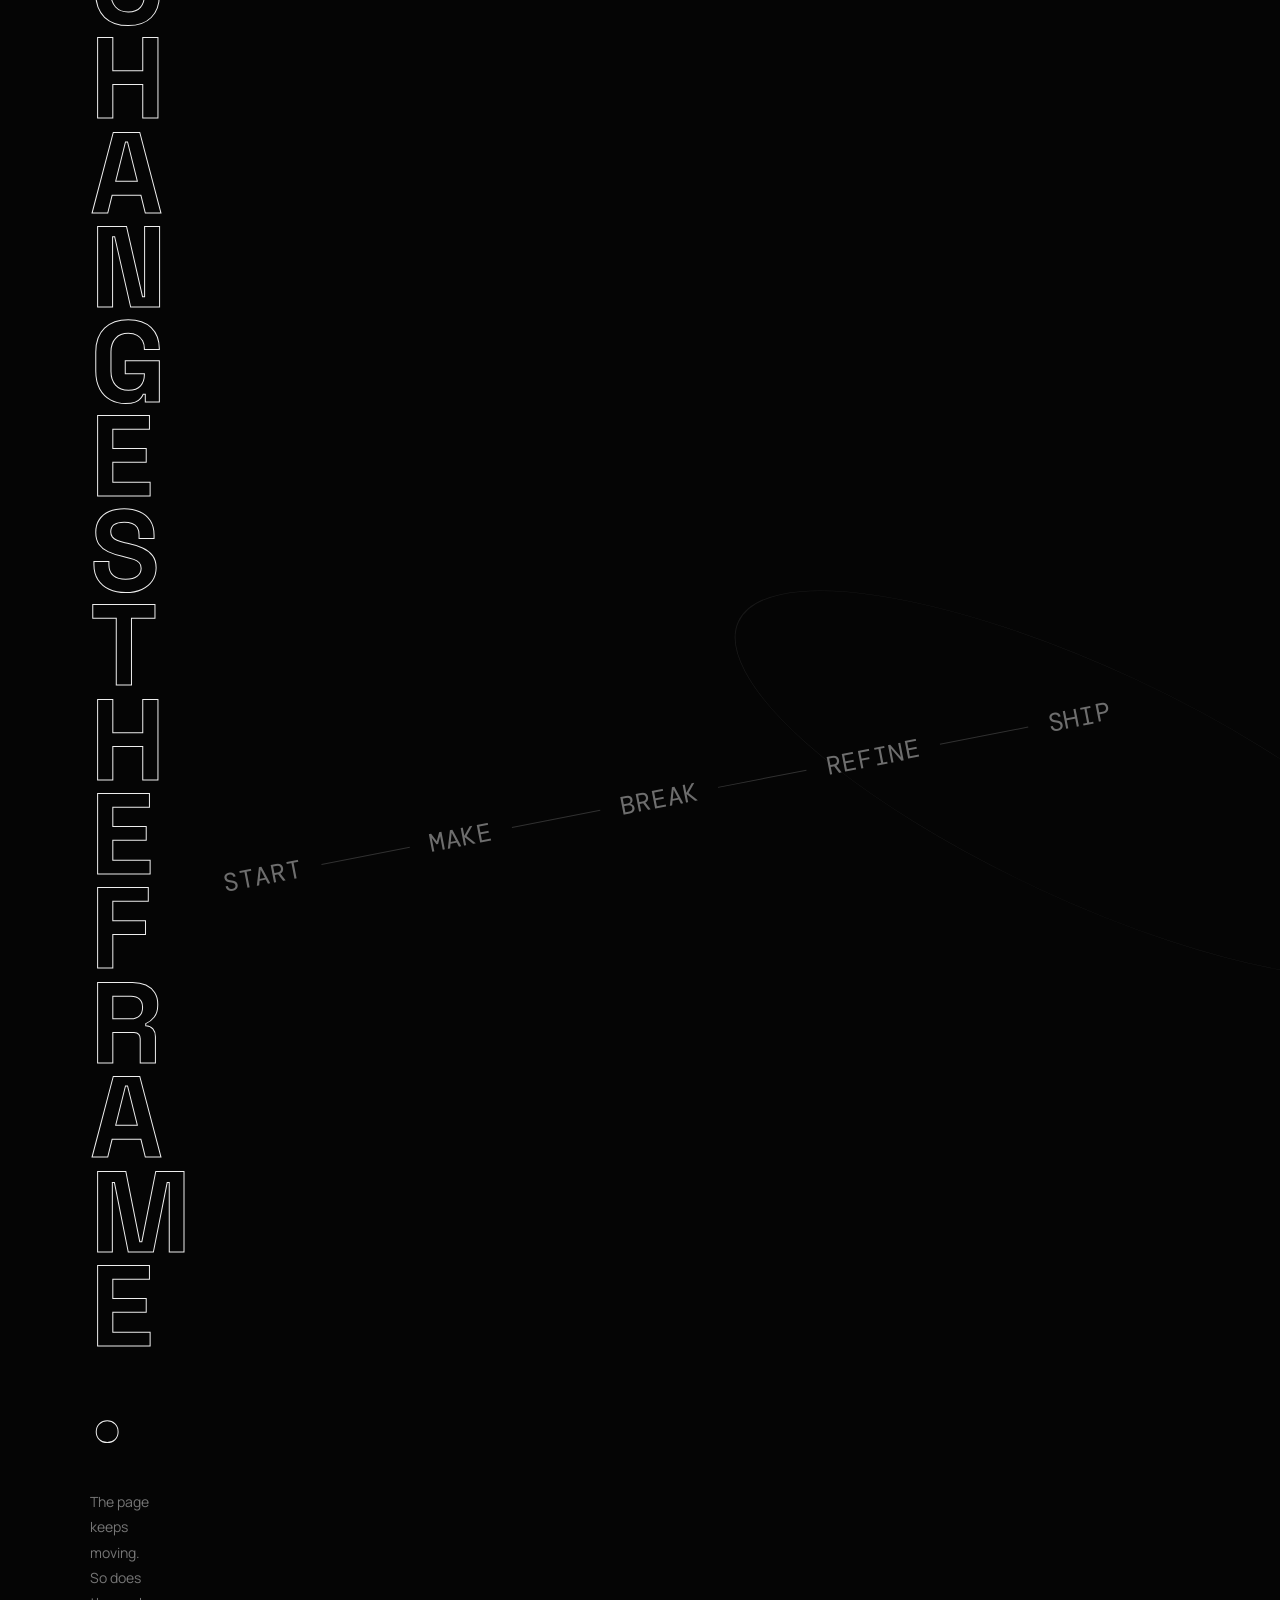
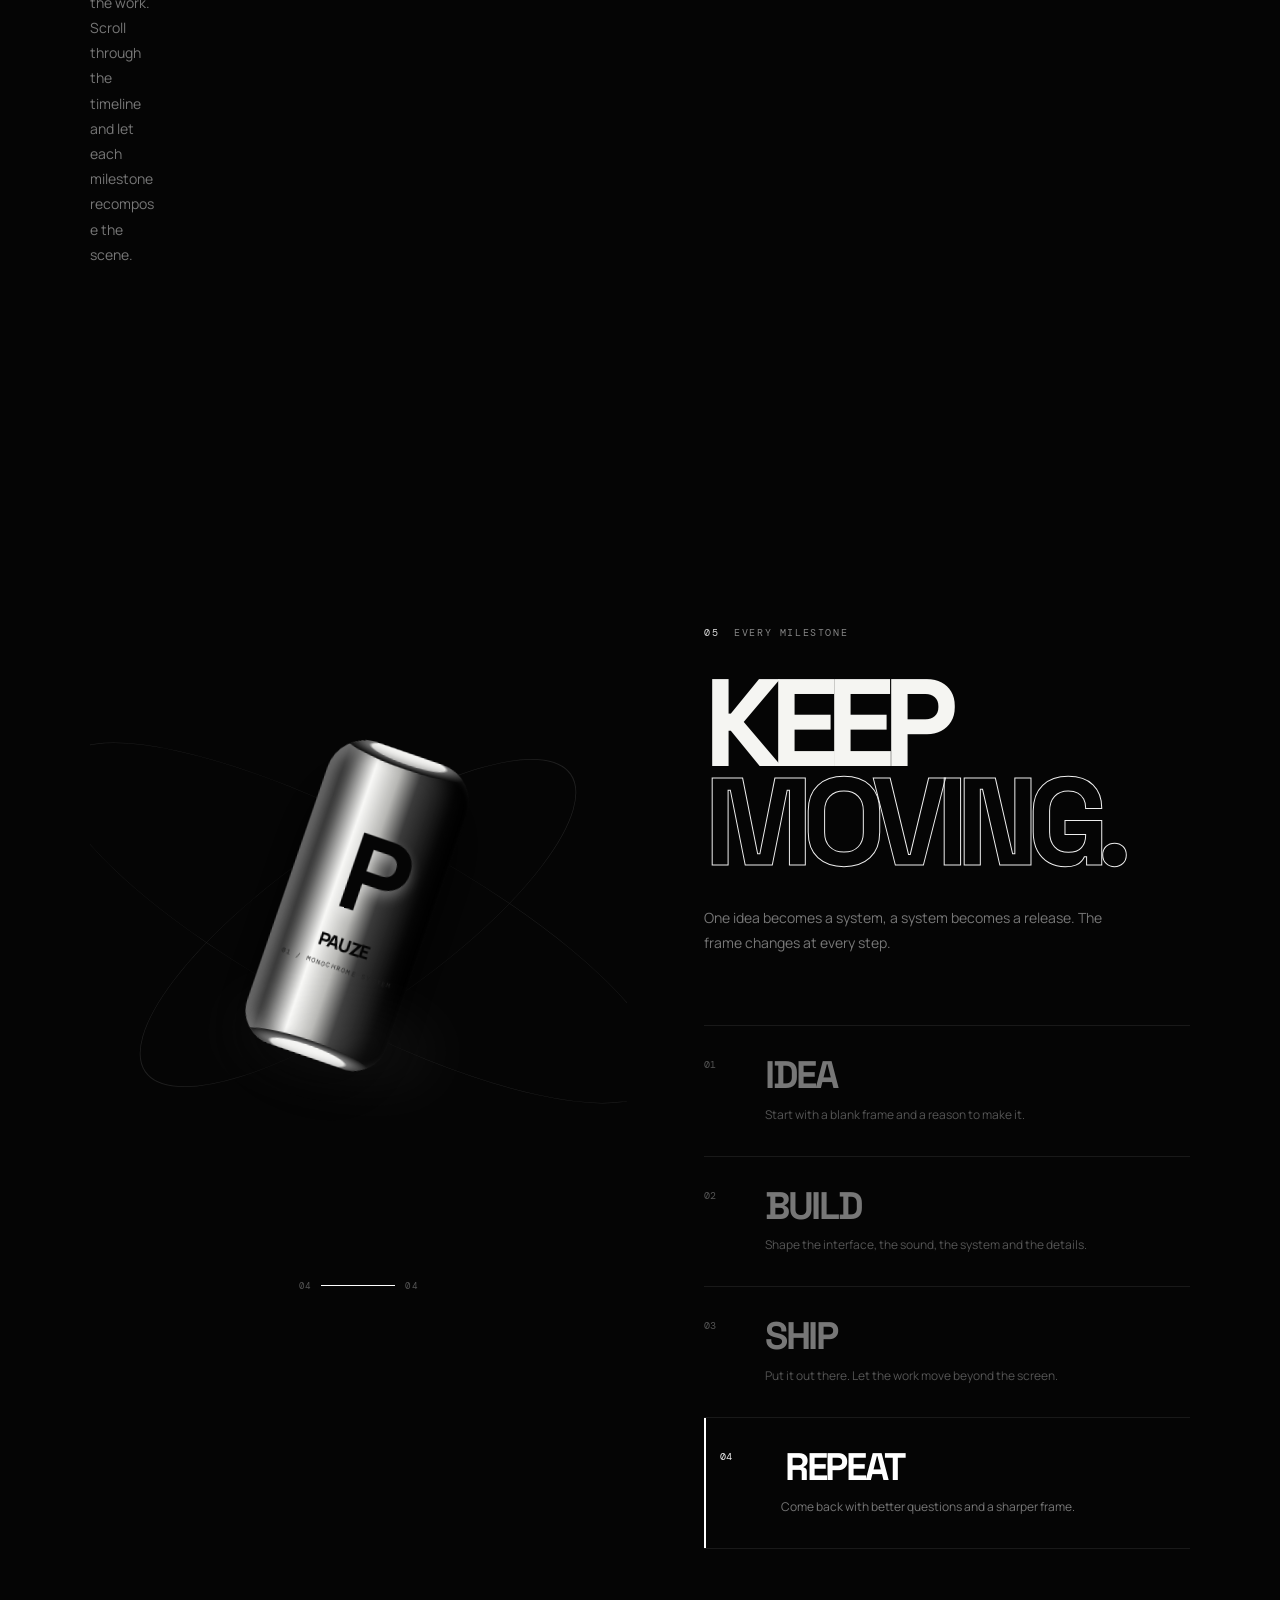
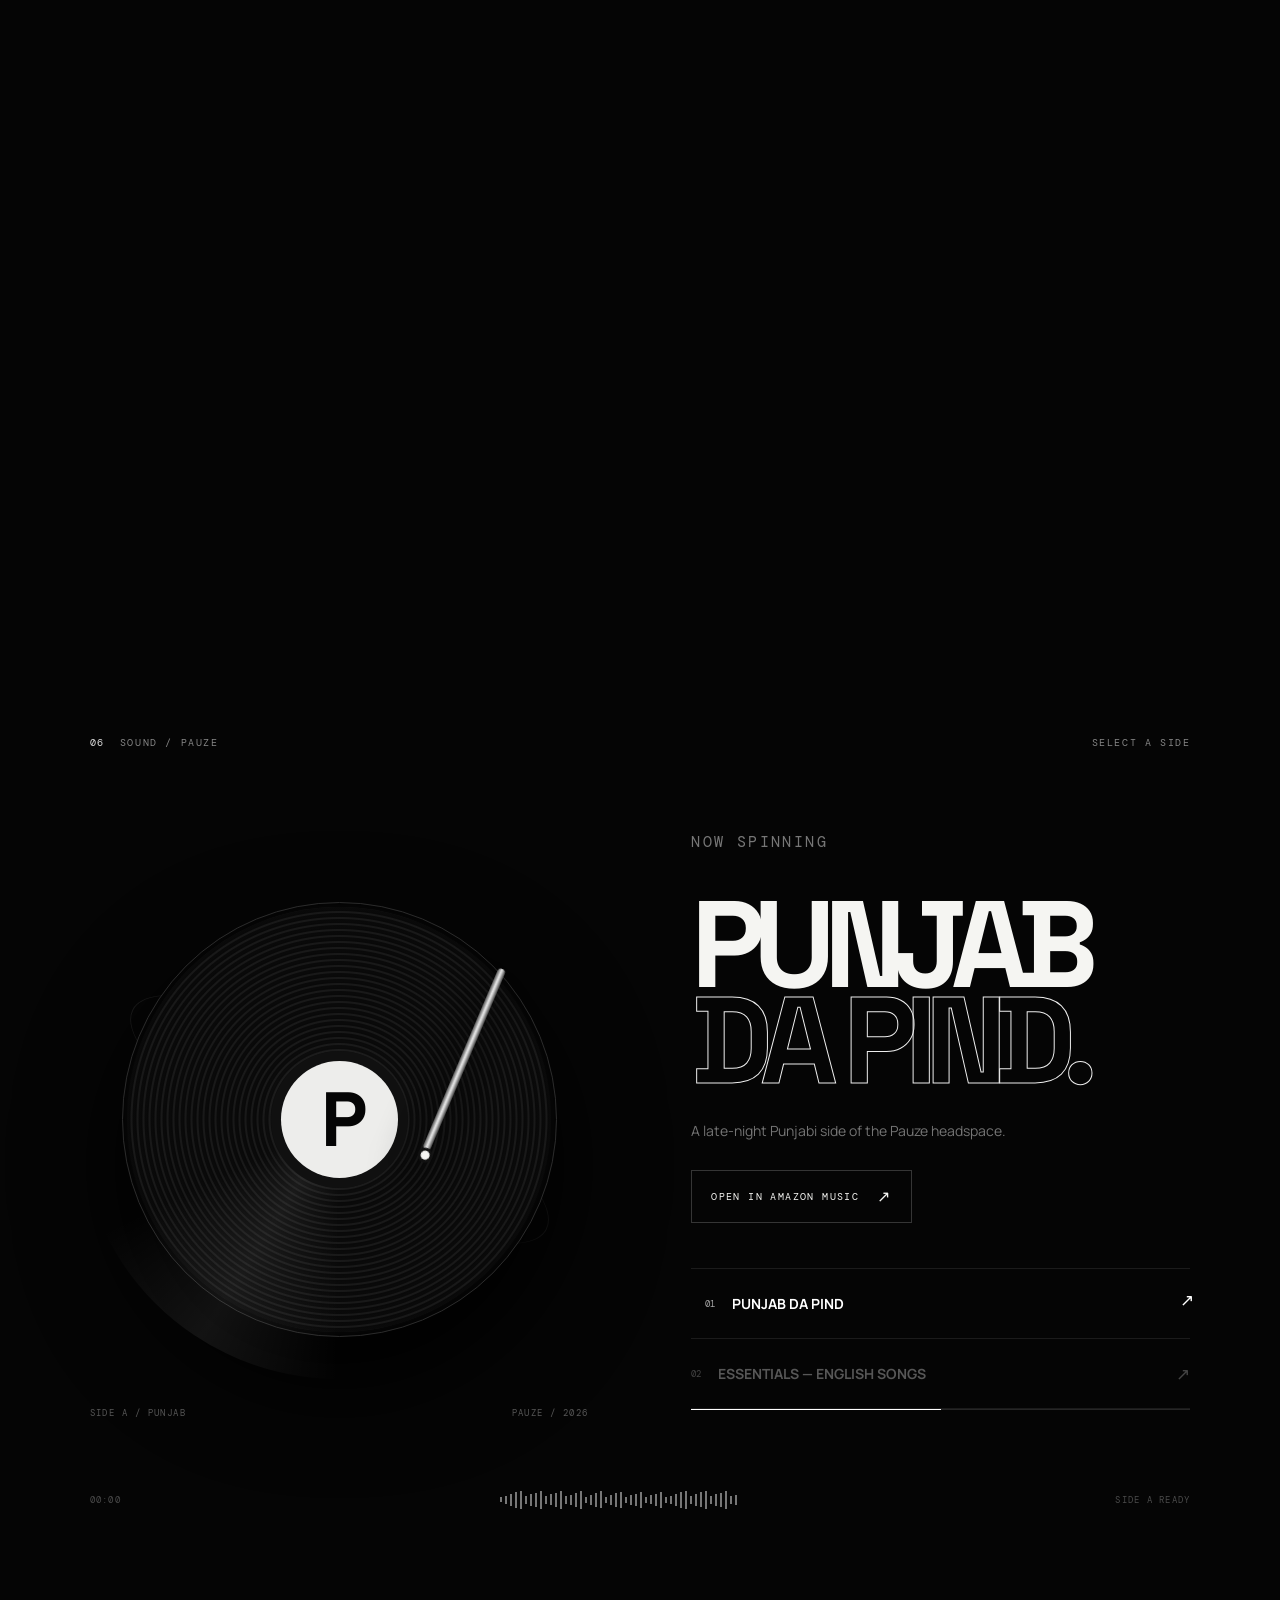
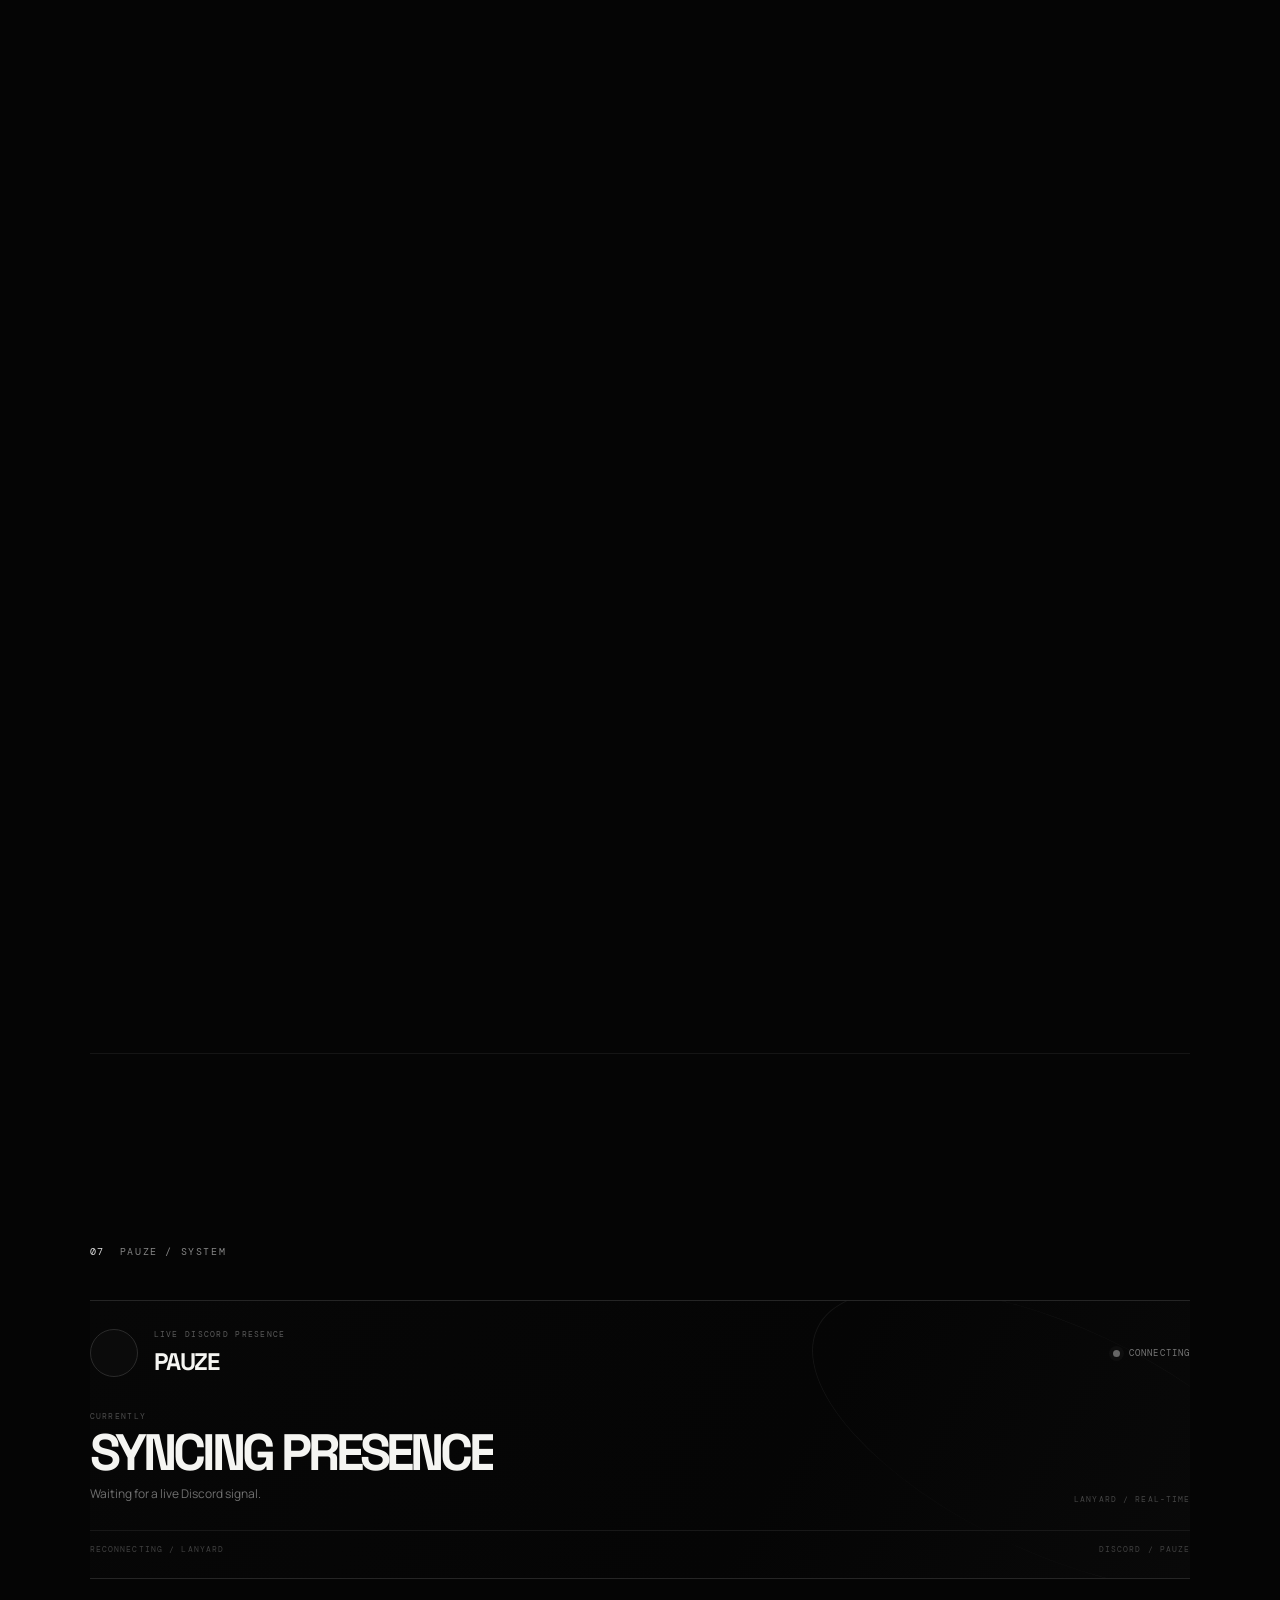
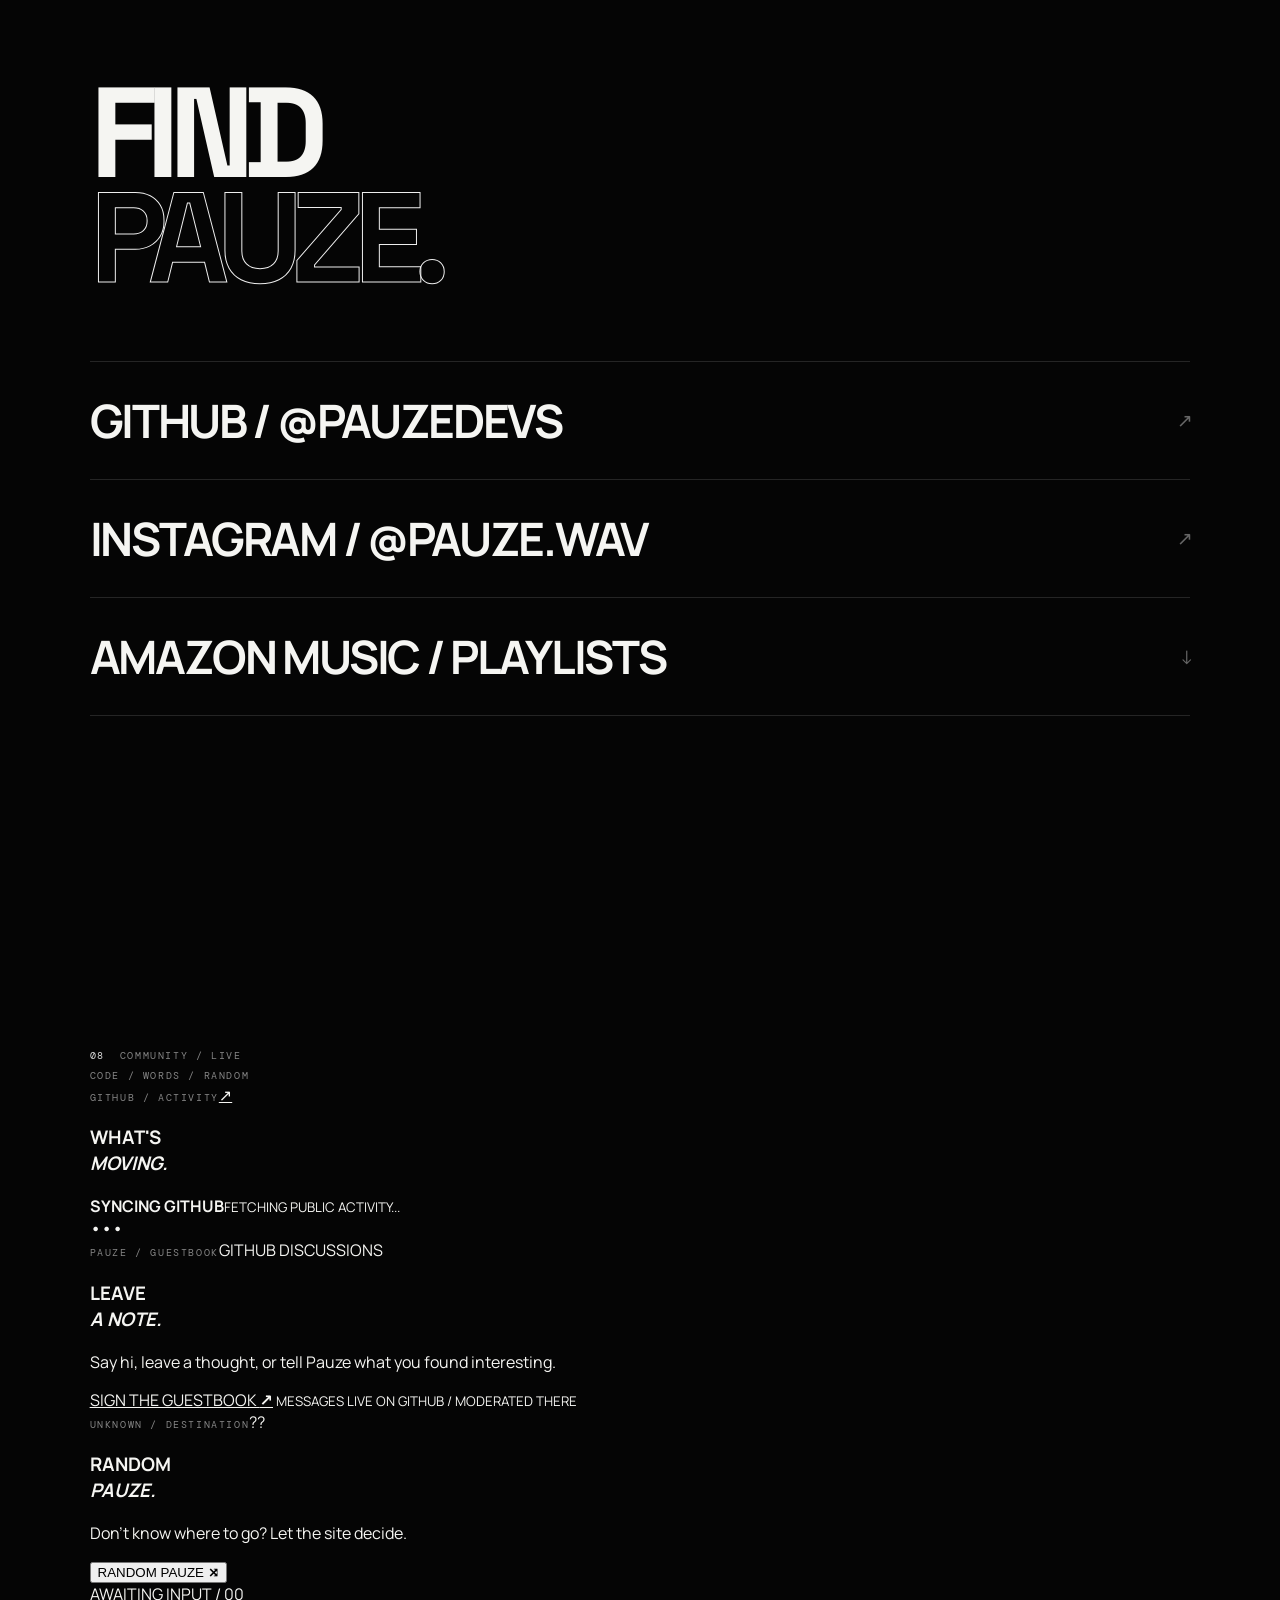
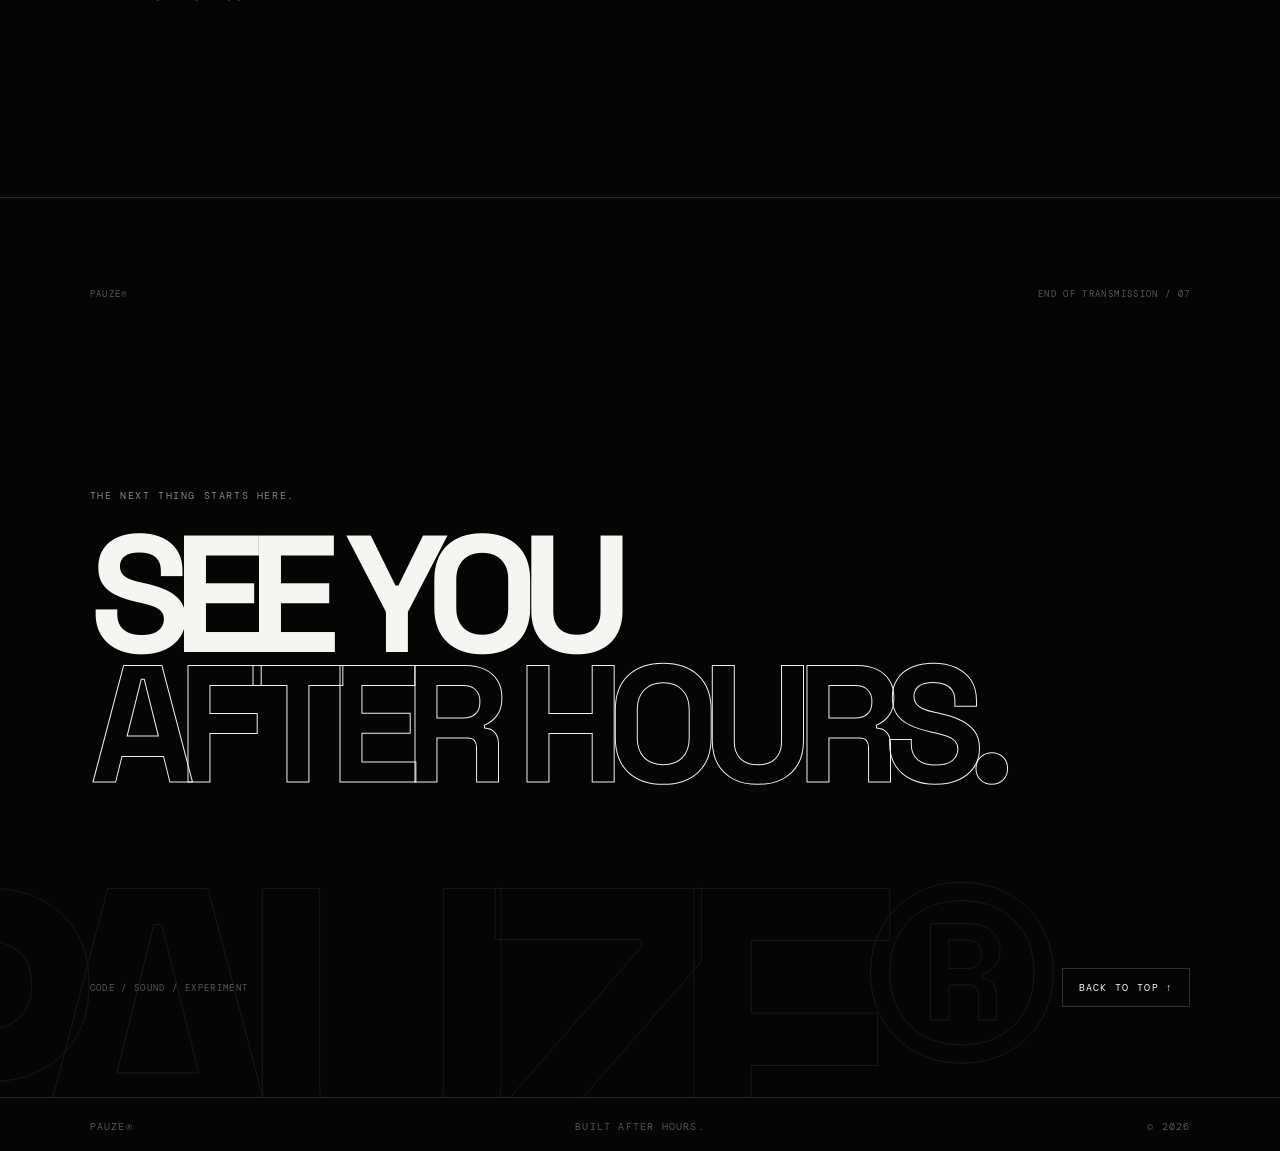
==== commit 5be56dfc: "Add Pauze community features" ====
--- a/index.html
+++ b/index.html
@@ -90,6 +90,38 @@
       <h2>FIND<br /><em>PAUZE.</em></h2>
       <div class="social-list"><a class="social-link magnetic reveal-stagger" href="#" id="githubLink" target="_blank" rel="noreferrer"><span>GITHUB / @PAUZEDEVS</span><b>↗</b></a><a class="social-link magnetic reveal-stagger" href="#" id="instagramLink" target="_blank" rel="noreferrer"><span>INSTAGRAM / @PAUZE.WAV</span><b>↗</b></a><a class="social-link magnetic reveal-stagger" href="#music"><span>AMAZON MUSIC / PLAYLISTS</span><b>↓</b></a></div>
     </section>
+    <section class="community panel reveal" id="community">
+      <div class="community-head">
+        <div class="section-tag"><span>08</span><span>COMMUNITY / LIVE</span></div>
+        <span class="mono">CODE / WORDS / RANDOM</span>
+      </div>
+
+      <div class="community-grid">
+        <article class="community-card github-activity-card">
+          <div class="community-card-top"><span class="eyebrow">GITHUB / ACTIVITY</span><a href="https://github.com/PauzeDevs" target="_blank" rel="noreferrer" aria-label="Open PauzeDevs GitHub">↗</a></div>
+          <h3>WHAT'S<br /><em>MOVING.</em></h3>
+          <div class="github-feed" id="githubActivity" aria-live="polite">
+            <div class="github-event is-loading"><span></span><div><strong>SYNCING GITHUB</strong><small>FETCHING PUBLIC ACTIVITY...</small></div><b>•••</b></div>
+          </div>
+        </article>
+
+        <article class="community-card guestbook-card">
+          <div class="community-card-top"><span class="eyebrow">PAUZE / GUESTBOOK</span><span>GITHUB DISCUSSIONS</span></div>
+          <h3>LEAVE<br /><em>A NOTE.</em></h3>
+          <p>Say hi, leave a thought, or tell Pauze what you found interesting.</p>
+          <a class="community-cta magnetic" href="https://github.com/PauzeDevs/PauzeWebsiteMain/discussions" target="_blank" rel="noreferrer">SIGN THE GUESTBOOK <b>↗</b></a>
+          <small class="community-note">MESSAGES LIVE ON GITHUB / MODERATED THERE</small>
+        </article>
+
+        <article class="community-card random-card">
+          <div class="community-card-top"><span class="eyebrow">UNKNOWN / DESTINATION</span><span id="randomPauzeIndex">??</span></div>
+          <h3>RANDOM<br /><em>PAUZE.</em></h3>
+          <p>Don't know where to go? Let the site decide.</p>
+          <button class="community-cta magnetic" id="randomPauze" type="button">RANDOM PAUZE <b>⤨</b></button>
+          <div class="random-result" id="randomPauzeResult" aria-live="polite">AWAITING INPUT / 00</div>
+        </article>
+      </div>
+    </section>
     <section class="endcap reveal" id="end">
       <div class="endcap-bg" aria-hidden="true">PAUZE®</div>
       <div class="endcap-top"><span>PAUZE®</span><span>END OF TRANSMISSION / 07</span></div>
@@ -128,6 +160,7 @@
         <a class="pauze-menu-link" href="#journey"><small>04</small><strong>THE JOURNEY</strong><b>↗</b></a>
         <a class="pauze-menu-link" href="#music"><small>05</small><strong>SOUND / PAUZE</strong><b>↗</b></a>
         <a class="pauze-menu-link" href="#connect"><small>06</small><strong>PAUZE / SYSTEM</strong><b>↗</b></a>
+        <a class="pauze-menu-link" href="#community"><small>07</small><strong>COMMUNITY</strong><b>↗</b></a>
       </nav>
       <div class="pauze-menu-bottom">
         <span>CODE / MUSIC / EXPERIMENTS<br />MAKE THINGS MOVE.</span>
--- a/styles.css
+++ b/styles.css
@@ -347,3 +347,94 @@
 @media(prefers-reduced-motion:reduce){
   .menu-toggle span,.pauze-menu-static,.pauze-menu-link{transition:none}
 }
+
+
+/* Refined header identity — replaces the oversized circular test mark */
+.brand > .brand-mark{
+  position:relative !important;
+  display:grid !important;
+  place-items:center !important;
+  flex:none !important;
+  width:30px !important;
+  height:30px !important;
+  margin:0 !important;
+  padding:0 !important;
+  border:1px solid #353535 !important;
+  border-radius:7px !important;
+  background:#050505 !important;
+  overflow:hidden !important;
+  font-size:initial !important;
+  vertical-align:middle !important;
+  box-shadow:inset 0 0 12px #fff08 !important;
+}
+.brand > .brand-mark::before{
+  content:"" !important;
+  position:absolute !important;
+  width:1px !important;
+  height:150% !important;
+  left:-8px !important;
+  top:-25% !important;
+  background:linear-gradient(to bottom,transparent,#fff,transparent) !important;
+  transform:rotate(24deg) !important;
+  animation:brandScan 3.2s ease-in-out infinite !important;
+}
+.brand > .brand-mark::after{
+  content:"" !important;
+  position:absolute !important;
+  inset:5px !important;
+  border:1px solid #242424 !important;
+  border-radius:4px !important;
+  pointer-events:none !important;
+}
+.brand > .brand-mark i{
+  position:absolute !important;
+  width:17px !important;
+  height:1px !important;
+  background:#eee !important;
+  transform:rotate(-45deg) !important;
+  opacity:.65 !important;
+  animation:brandLine 2.6s ease-in-out infinite !important;
+  z-index:1 !important;
+}
+.brand > .brand-mark b{
+  position:relative !important;
+  z-index:2 !important;
+  display:block !important;
+  margin:0 !important;
+  color:#f5f5f2 !important;
+  font:800 13px/1 'Space Grotesk',sans-serif !important;
+  letter-spacing:-.12em !important;
+}
+.brand > .brand-name{
+  display:inline-flex !important;
+  align-items:flex-start !important;
+  margin:0 !important;
+  padding:0 !important;
+  color:#f5f5f2 !important;
+  font:800 20px/1 'Manrope',system-ui,sans-serif !important;
+  letter-spacing:-.075em !important;
+  vertical-align:middle !important;
+}
+.brand > .brand-name > span{
+  margin-left:2px !important;
+  font:800 8px/1 'Manrope',system-ui,sans-serif !important;
+  letter-spacing:0 !important;
+  vertical-align:top !important;
+}
+@keyframes brandScan{
+  0%,18%{left:-10px;opacity:0}
+  35%,65%{left:34px;opacity:.8}
+  82%,100%{left:48px;opacity:0}
+}
+@keyframes brandLine{
+  0%,100%{transform:rotate(-45deg) scaleX(.65);opacity:.25}
+  50%{transform:rotate(-45deg) scaleX(1);opacity:.9}
+}
+@media(max-width:820px){
+  .brand > .brand-mark{width:27px !important;height:27px !important;border-radius:6px !important}
+  .brand > .brand-mark b{font-size:11px !important}
+  .brand > .brand-name{font-size:18px !important}
+}
+@media(prefers-reduced-motion:reduce){
+  .brand > .brand-mark::before,.brand > .brand-mark i{animation:none !important}
+}
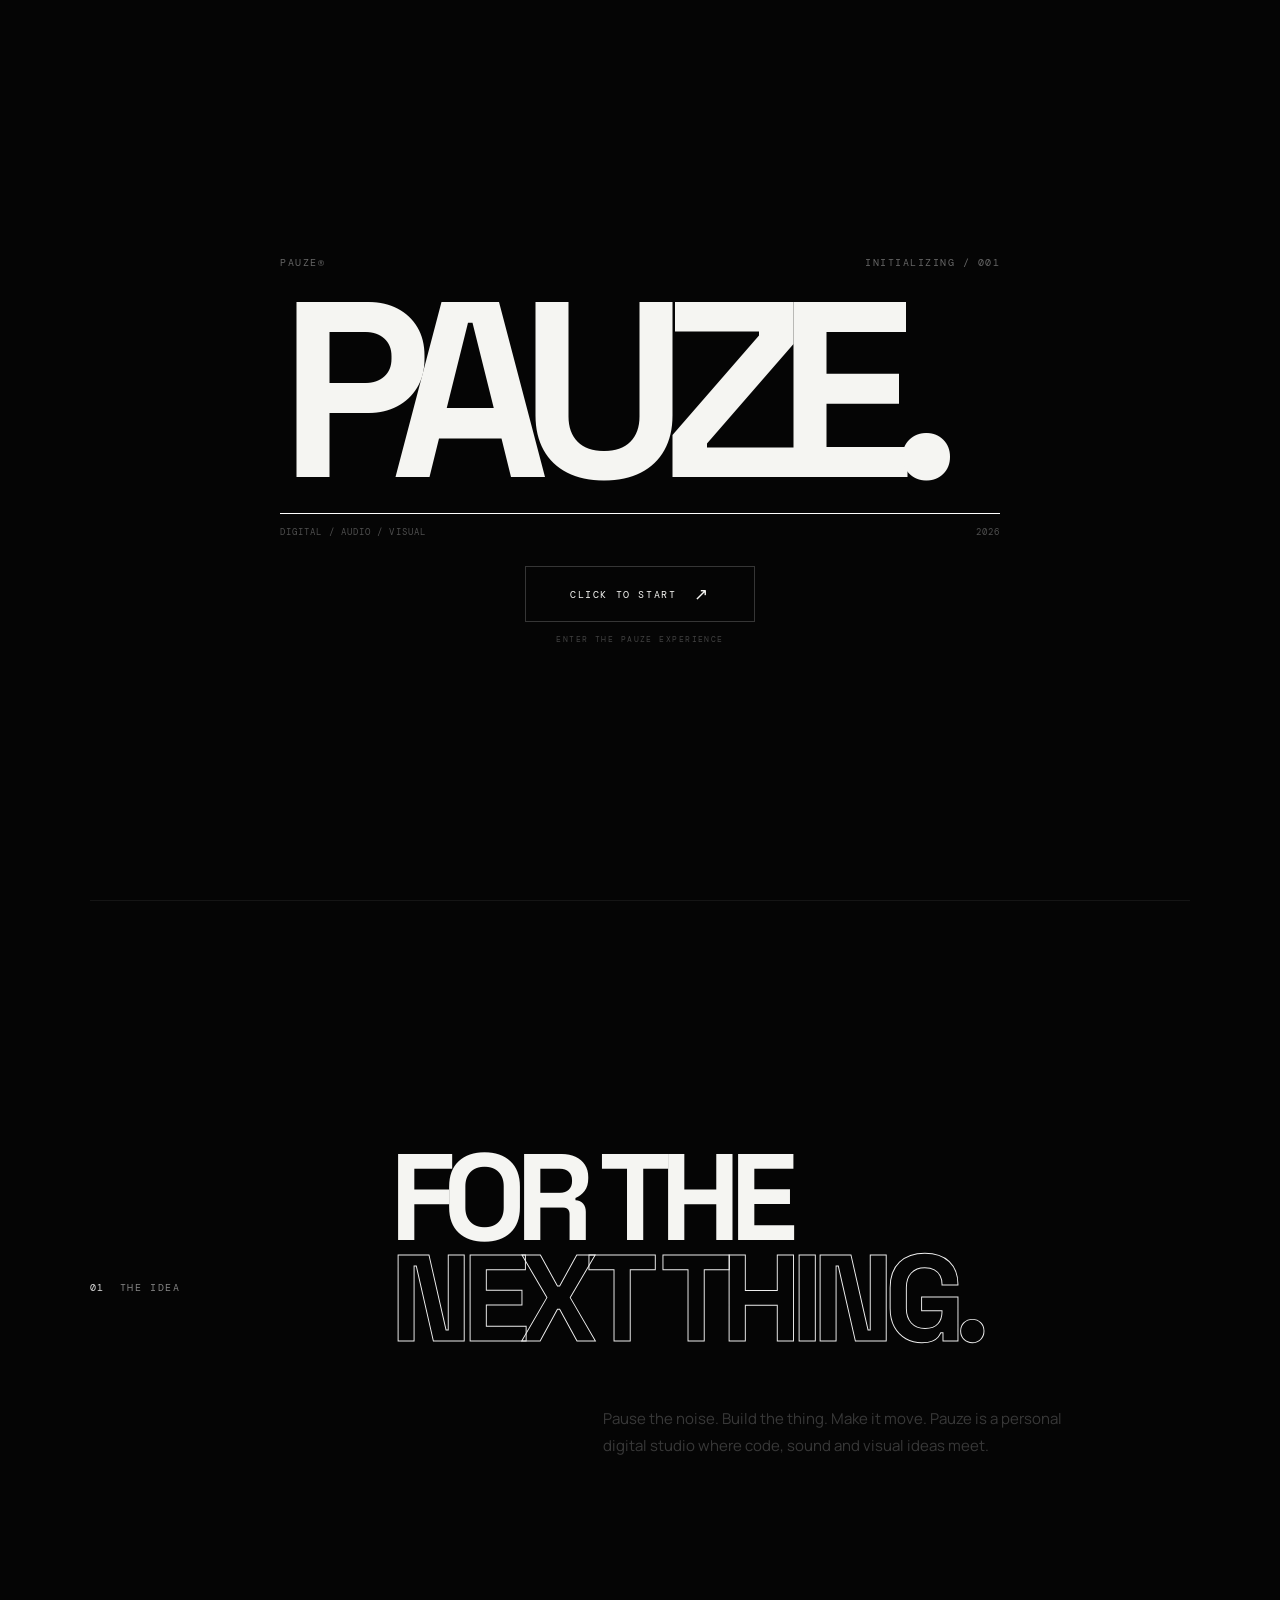
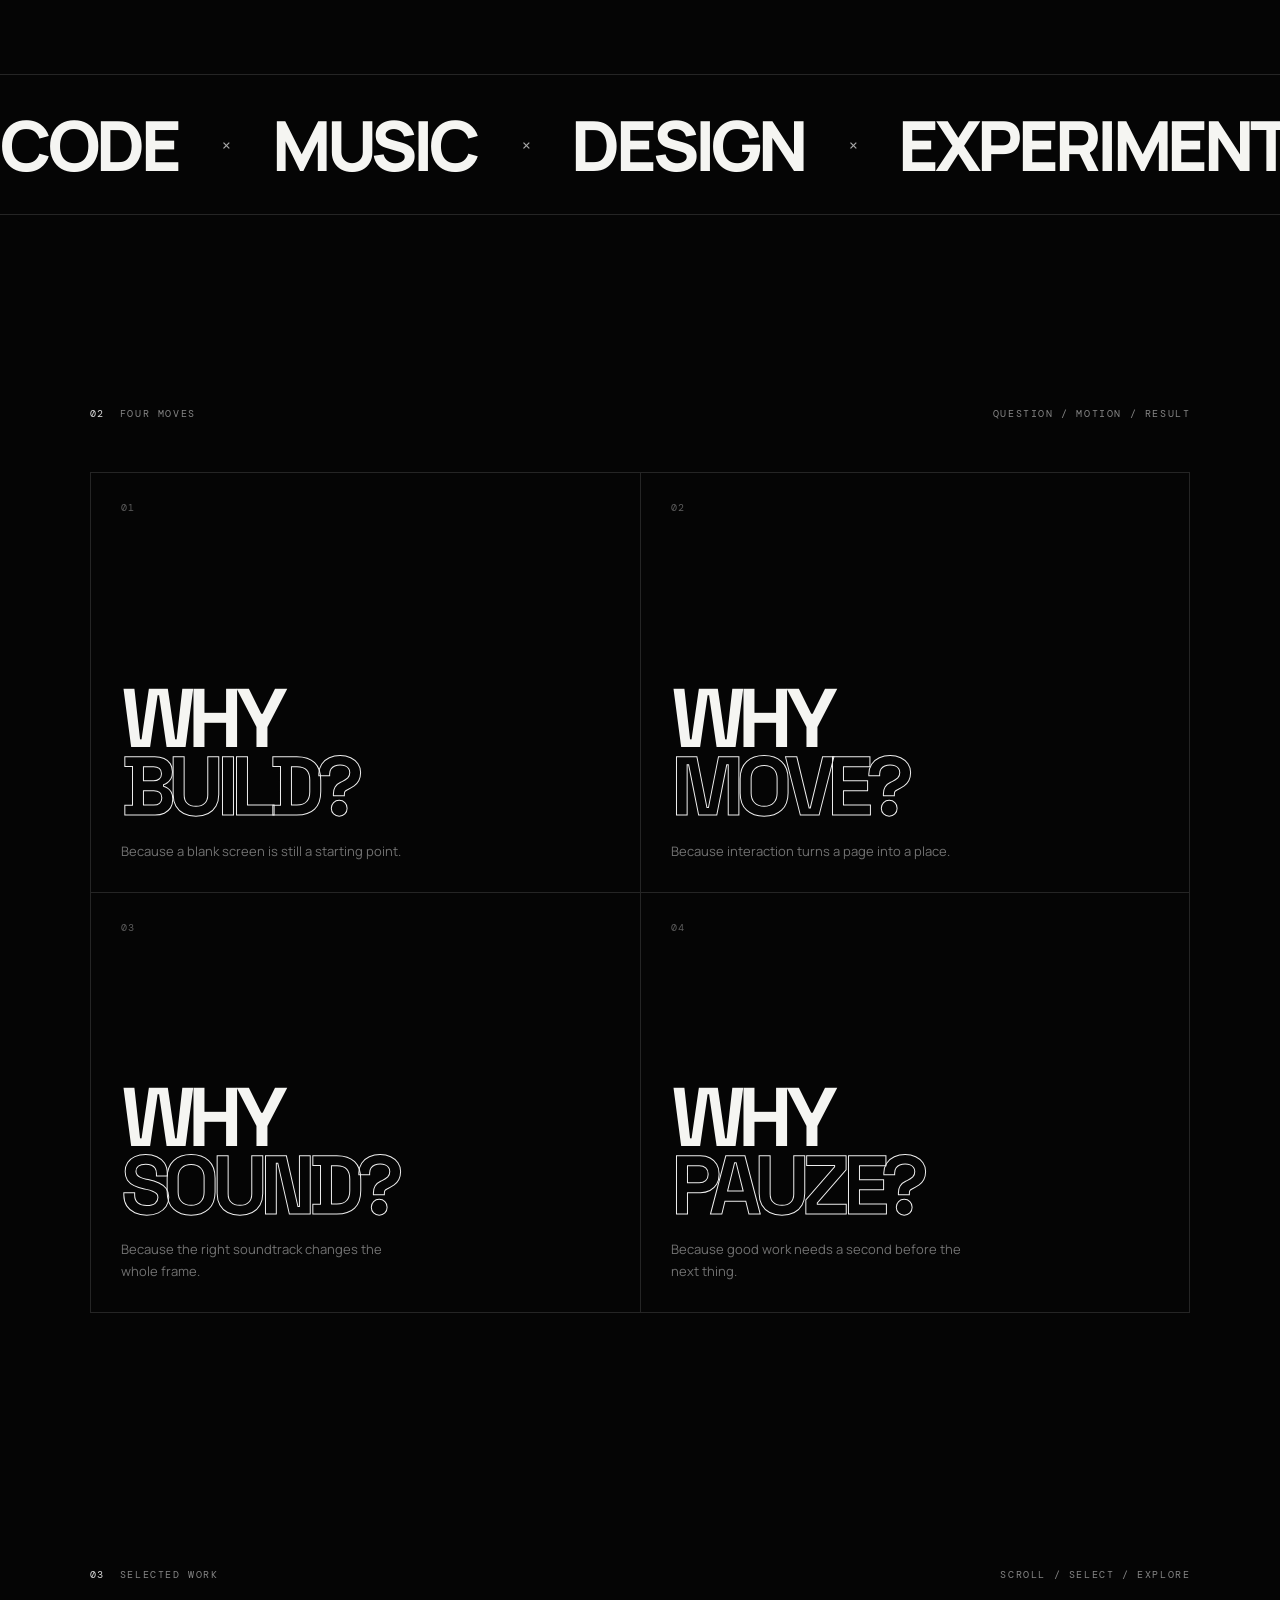
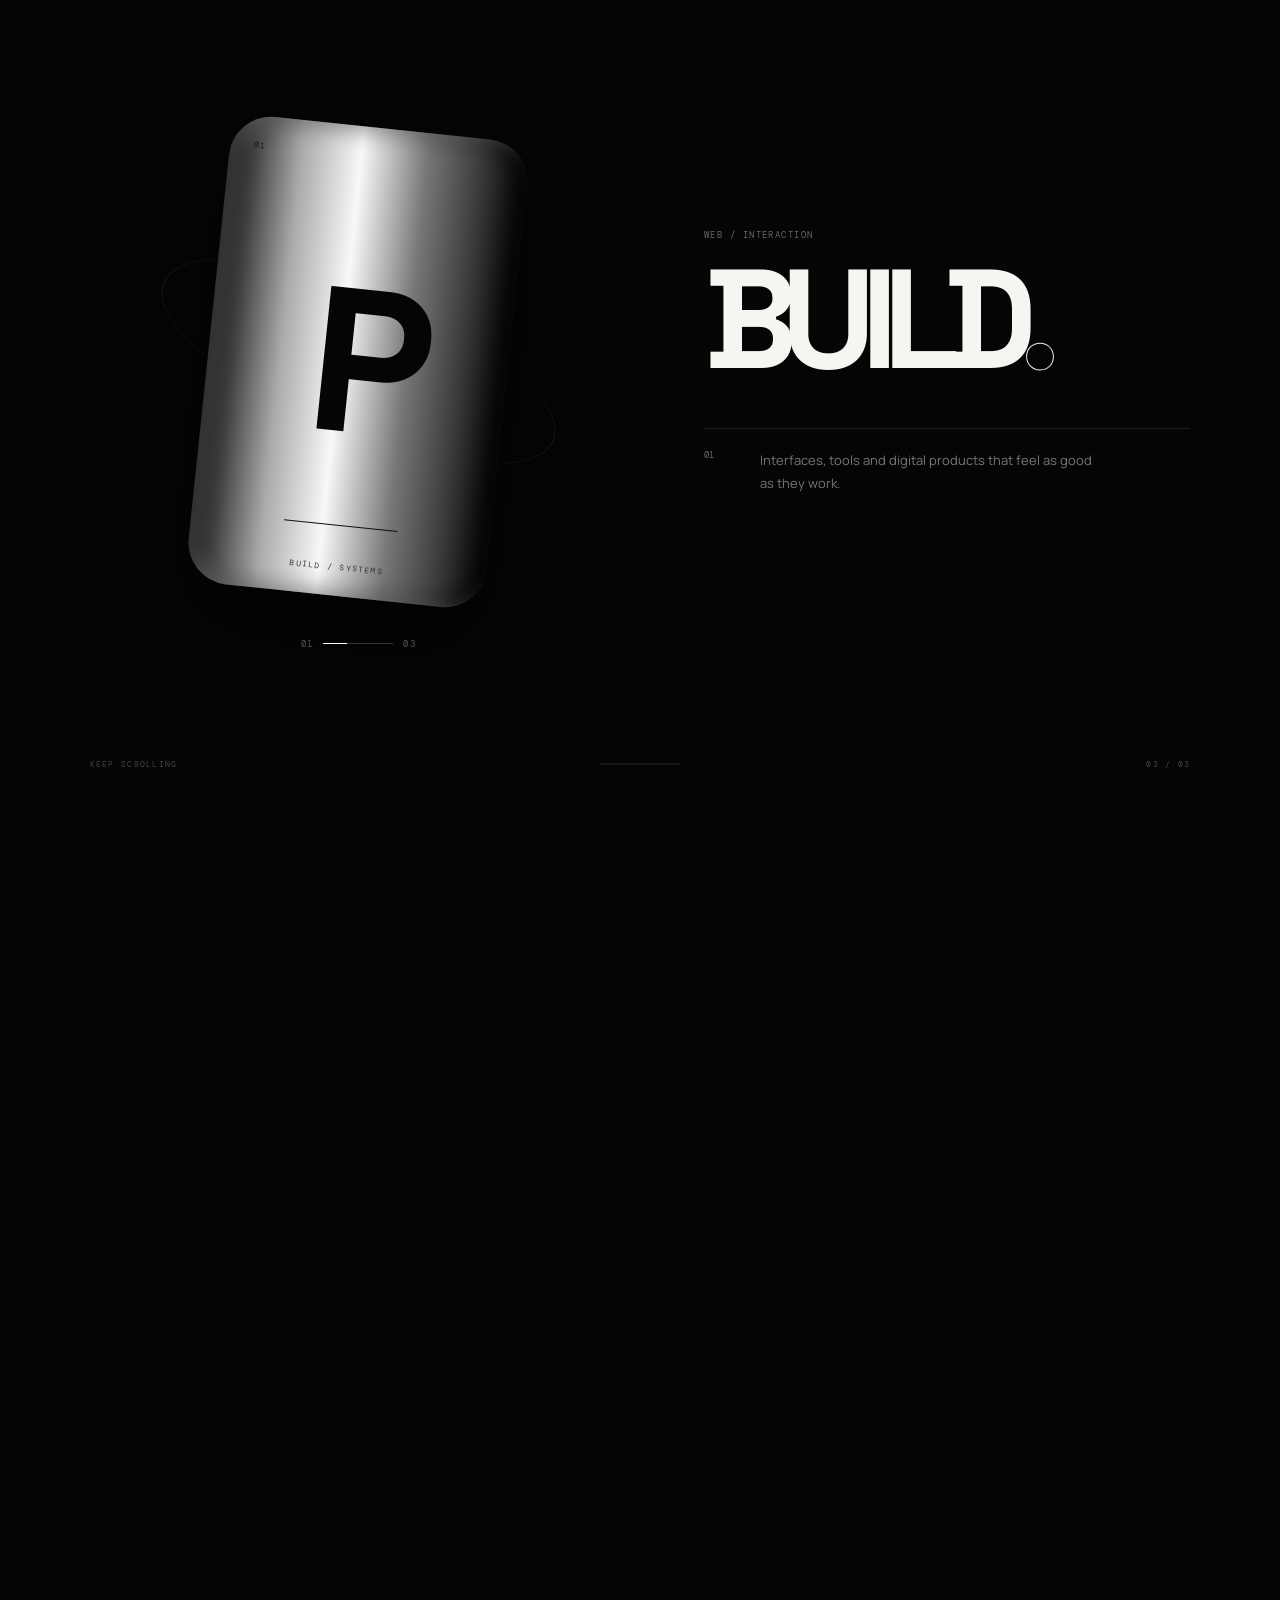
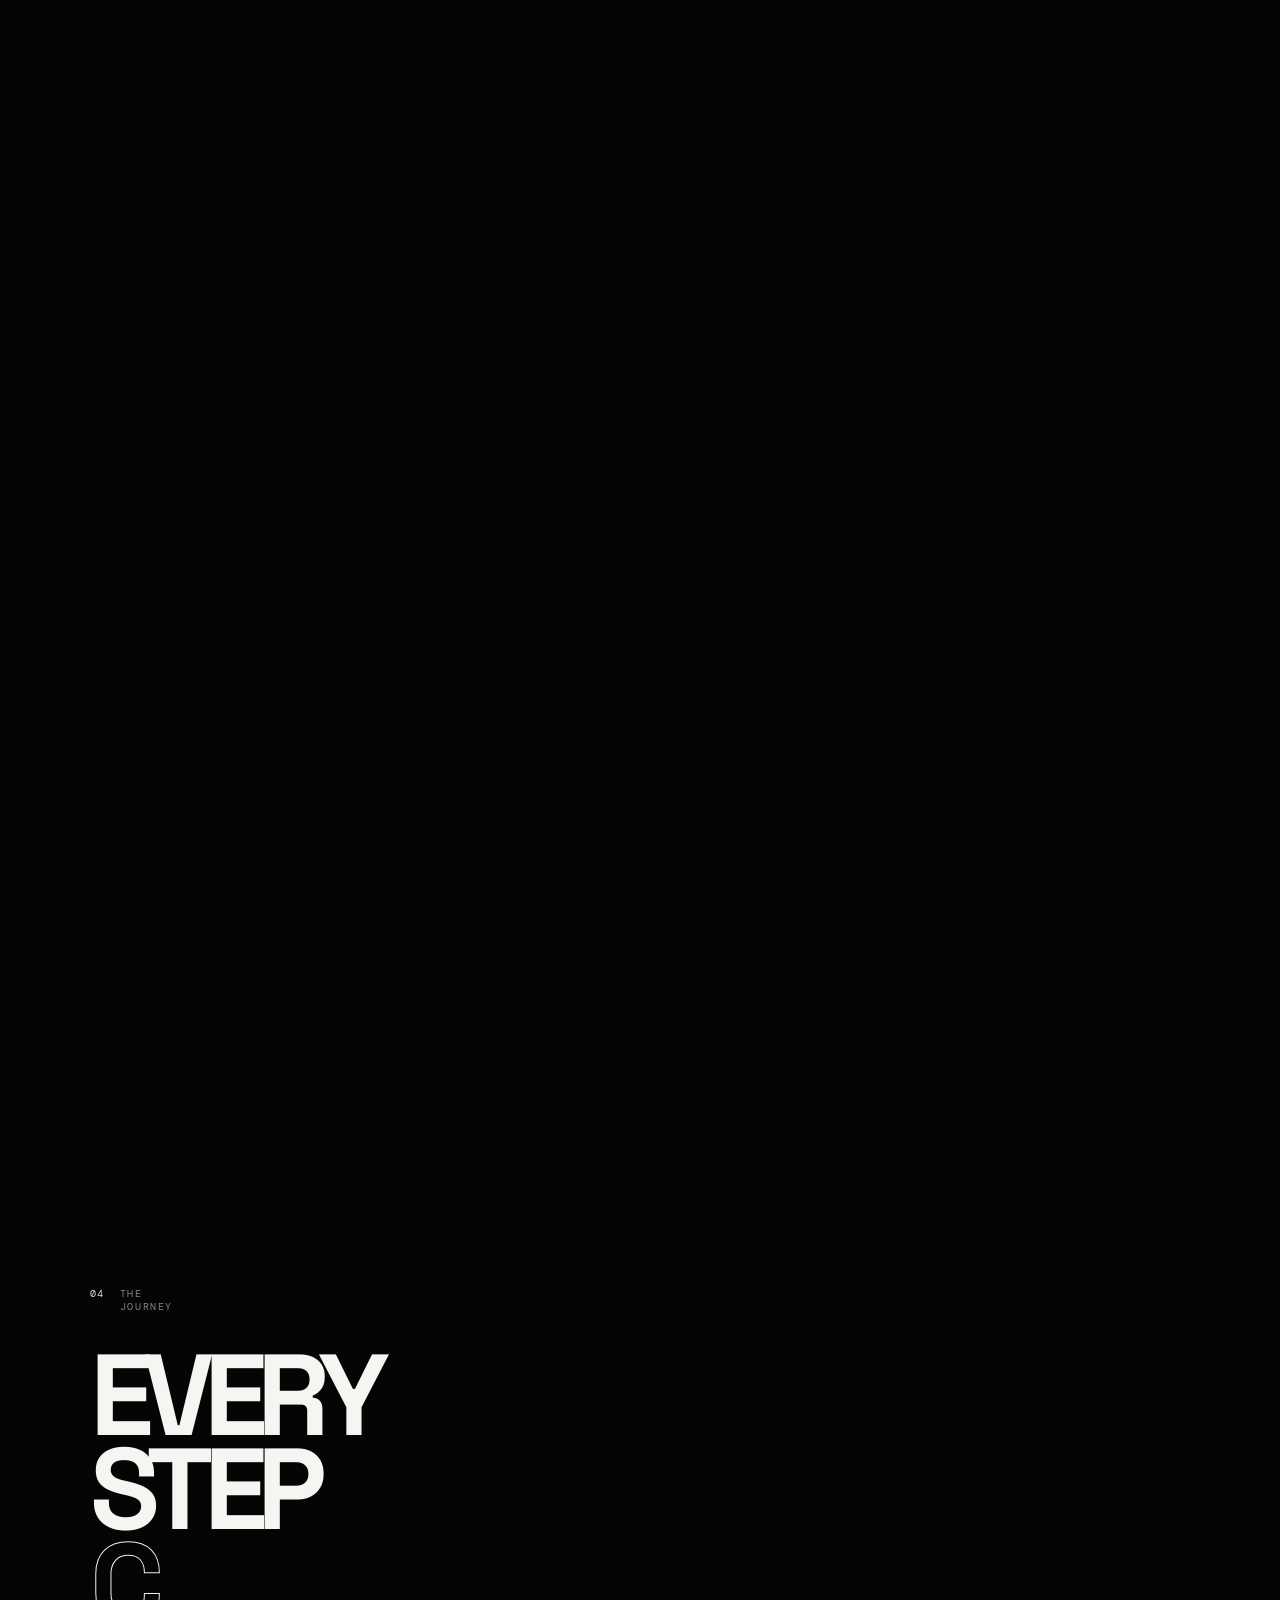
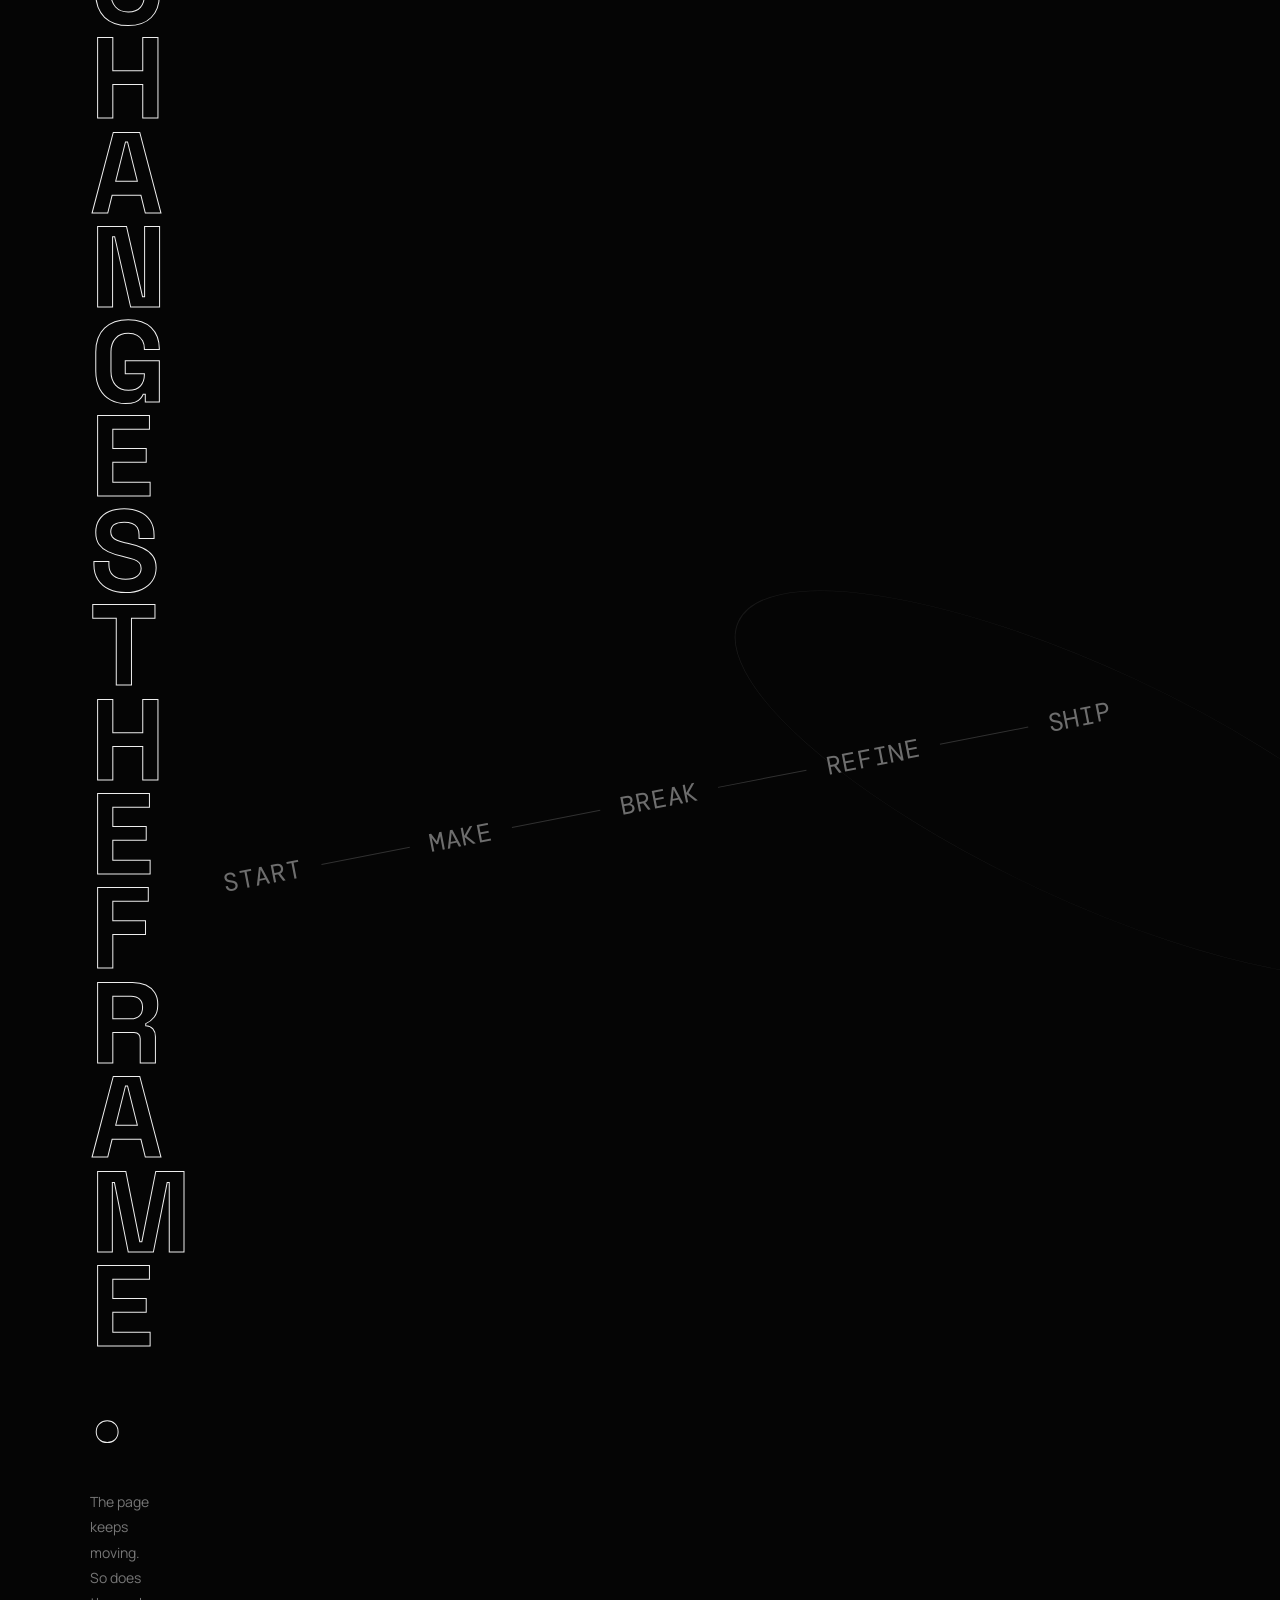
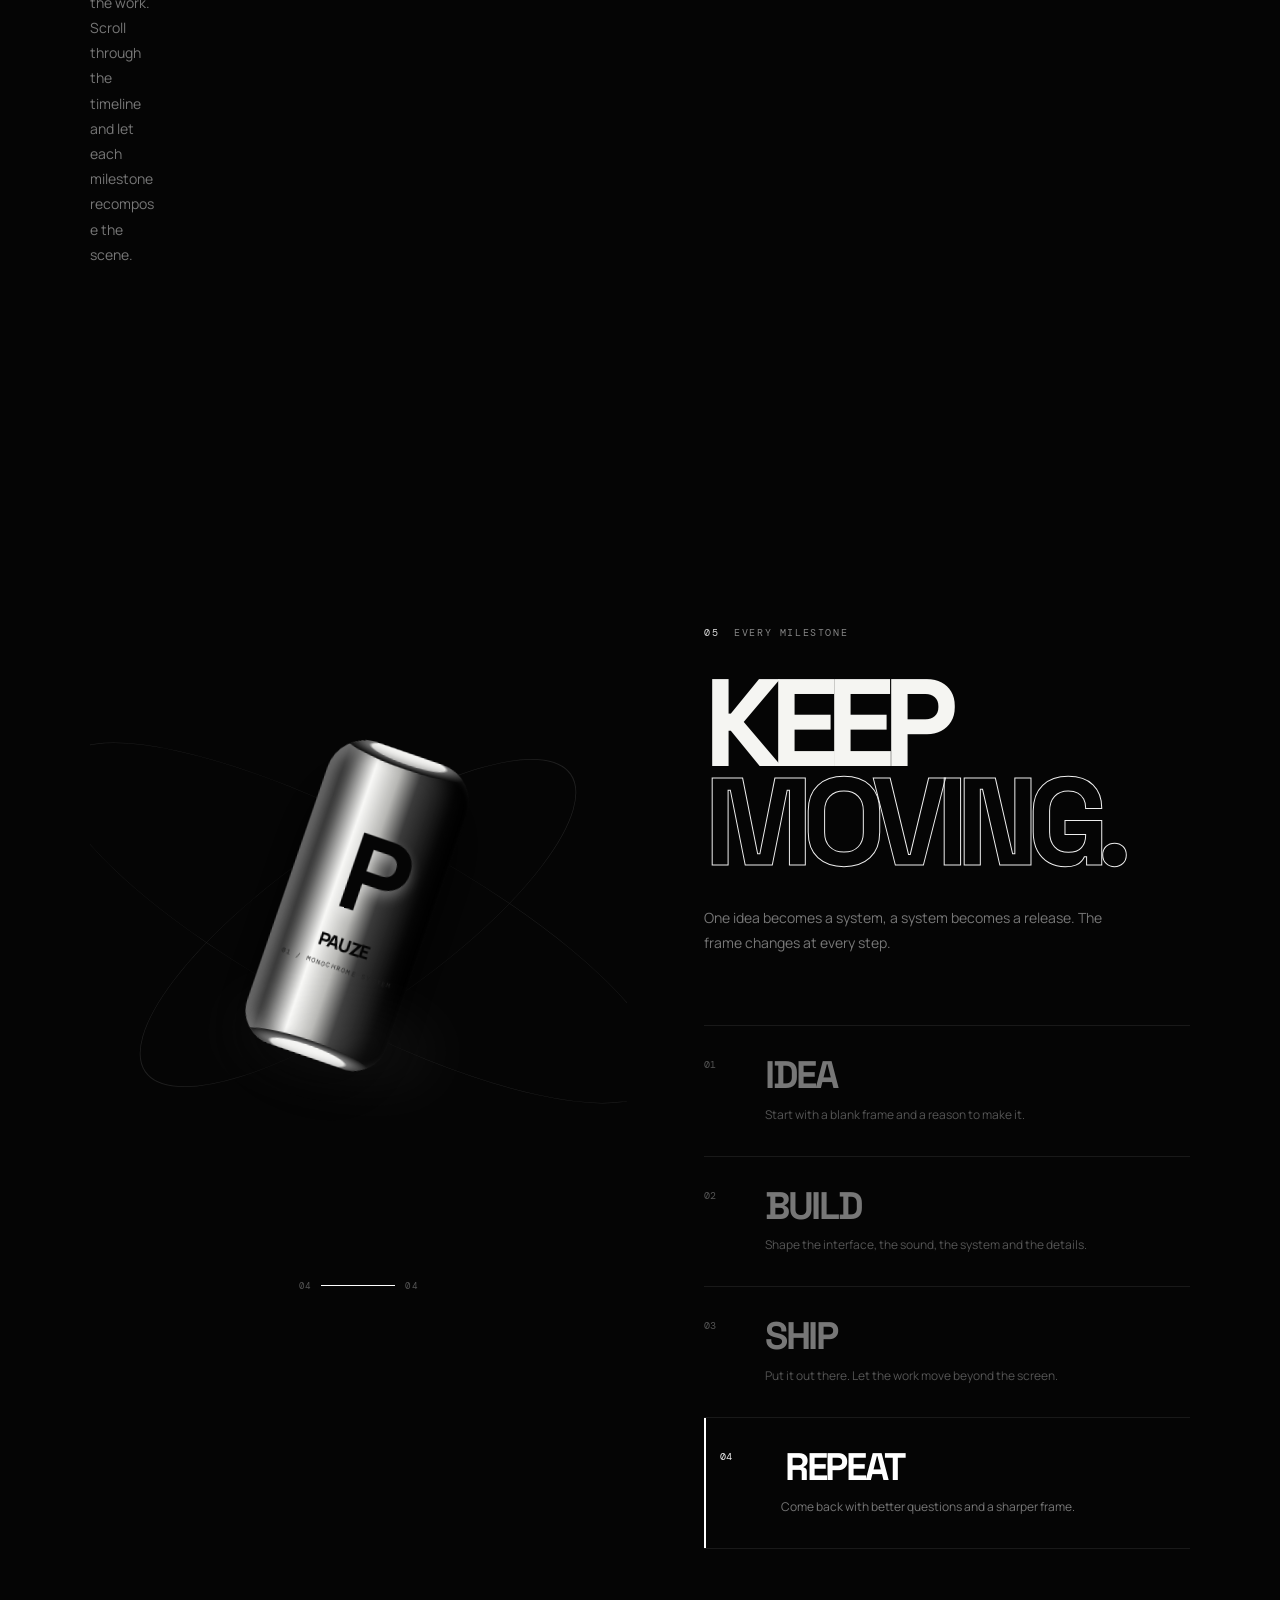
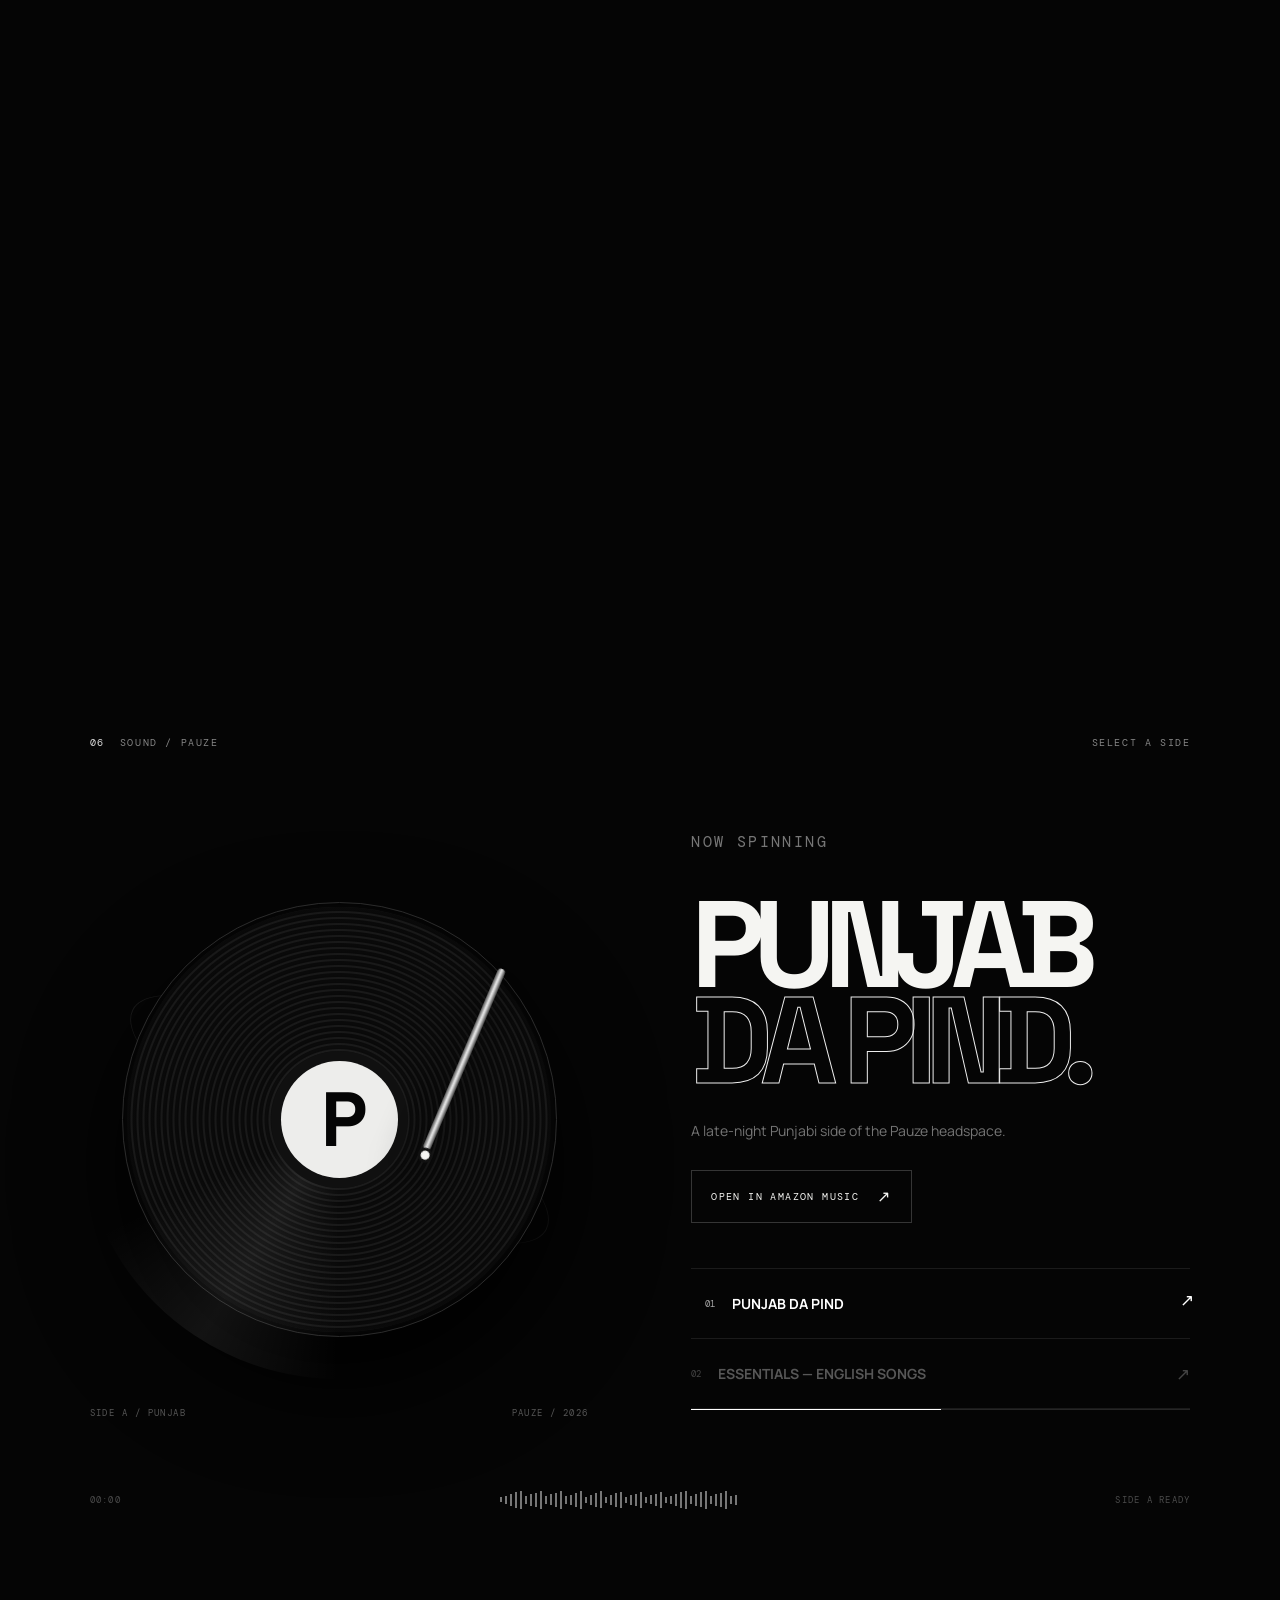
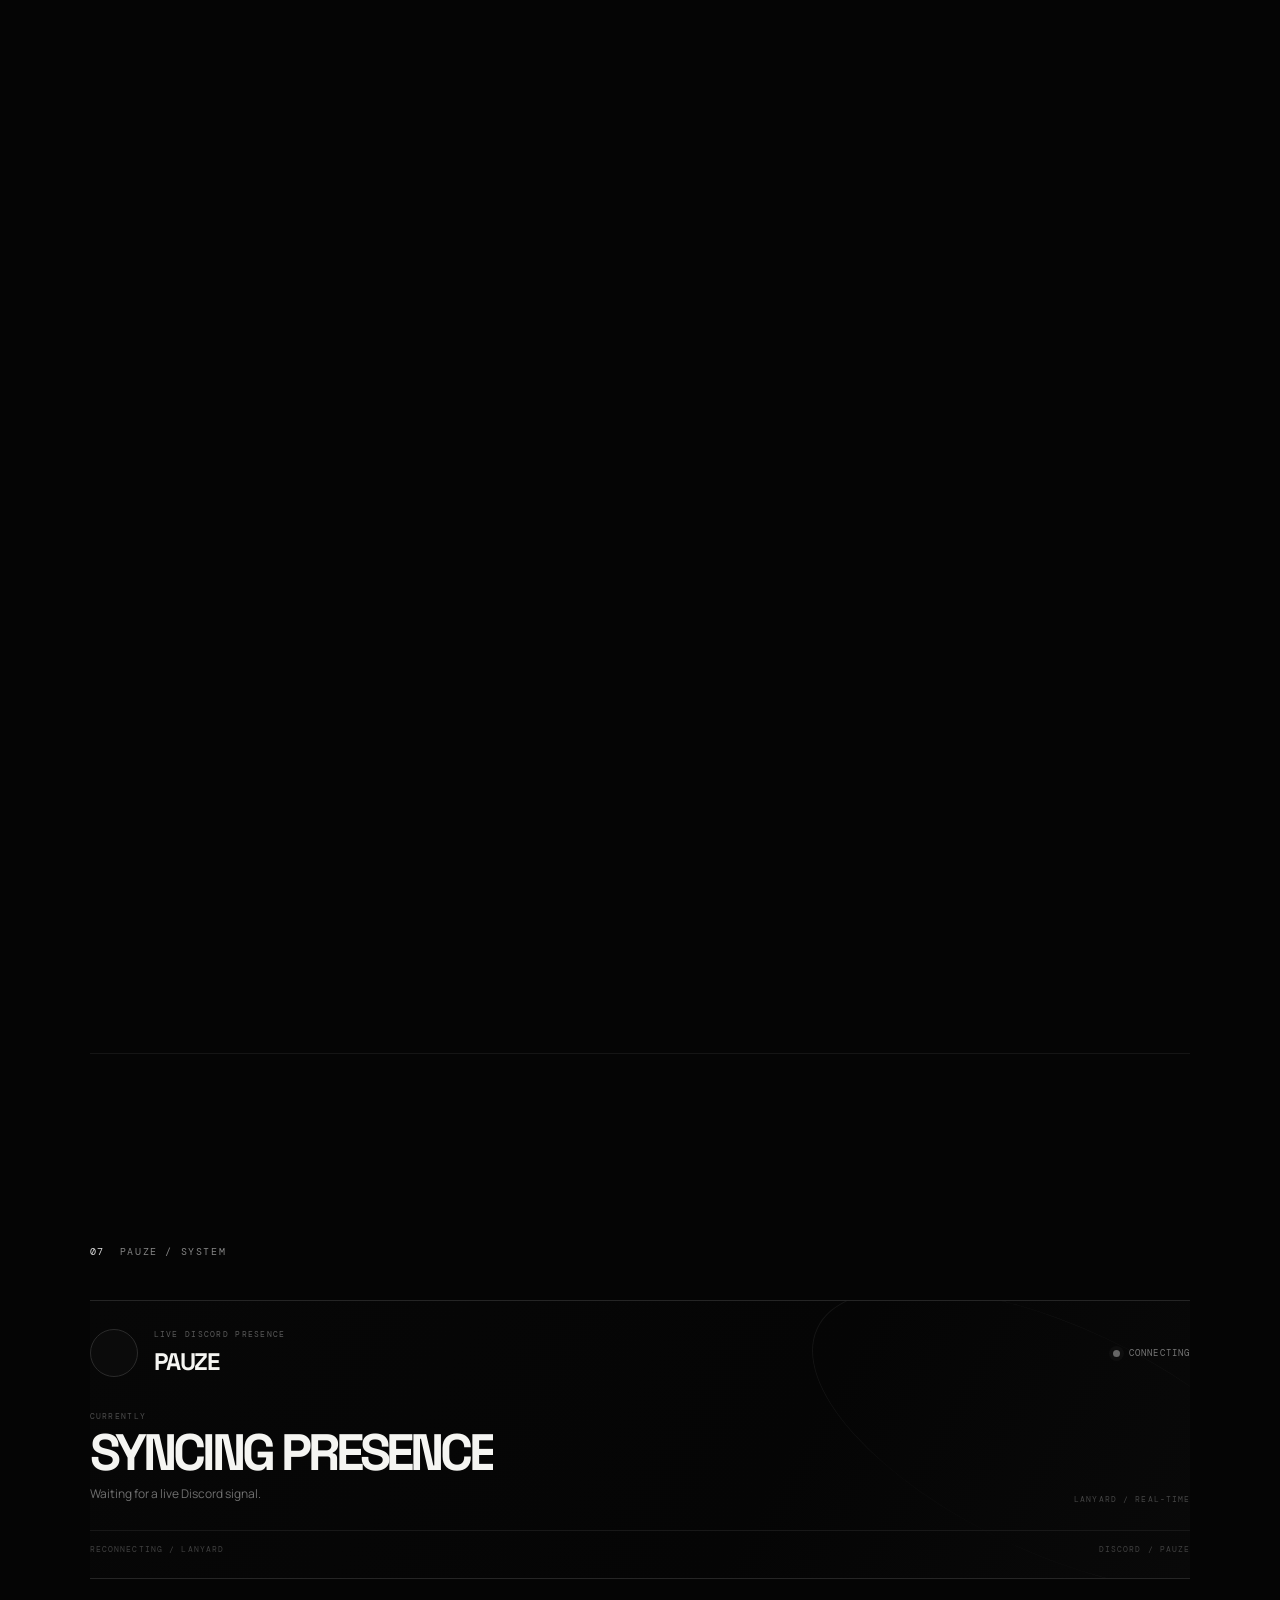
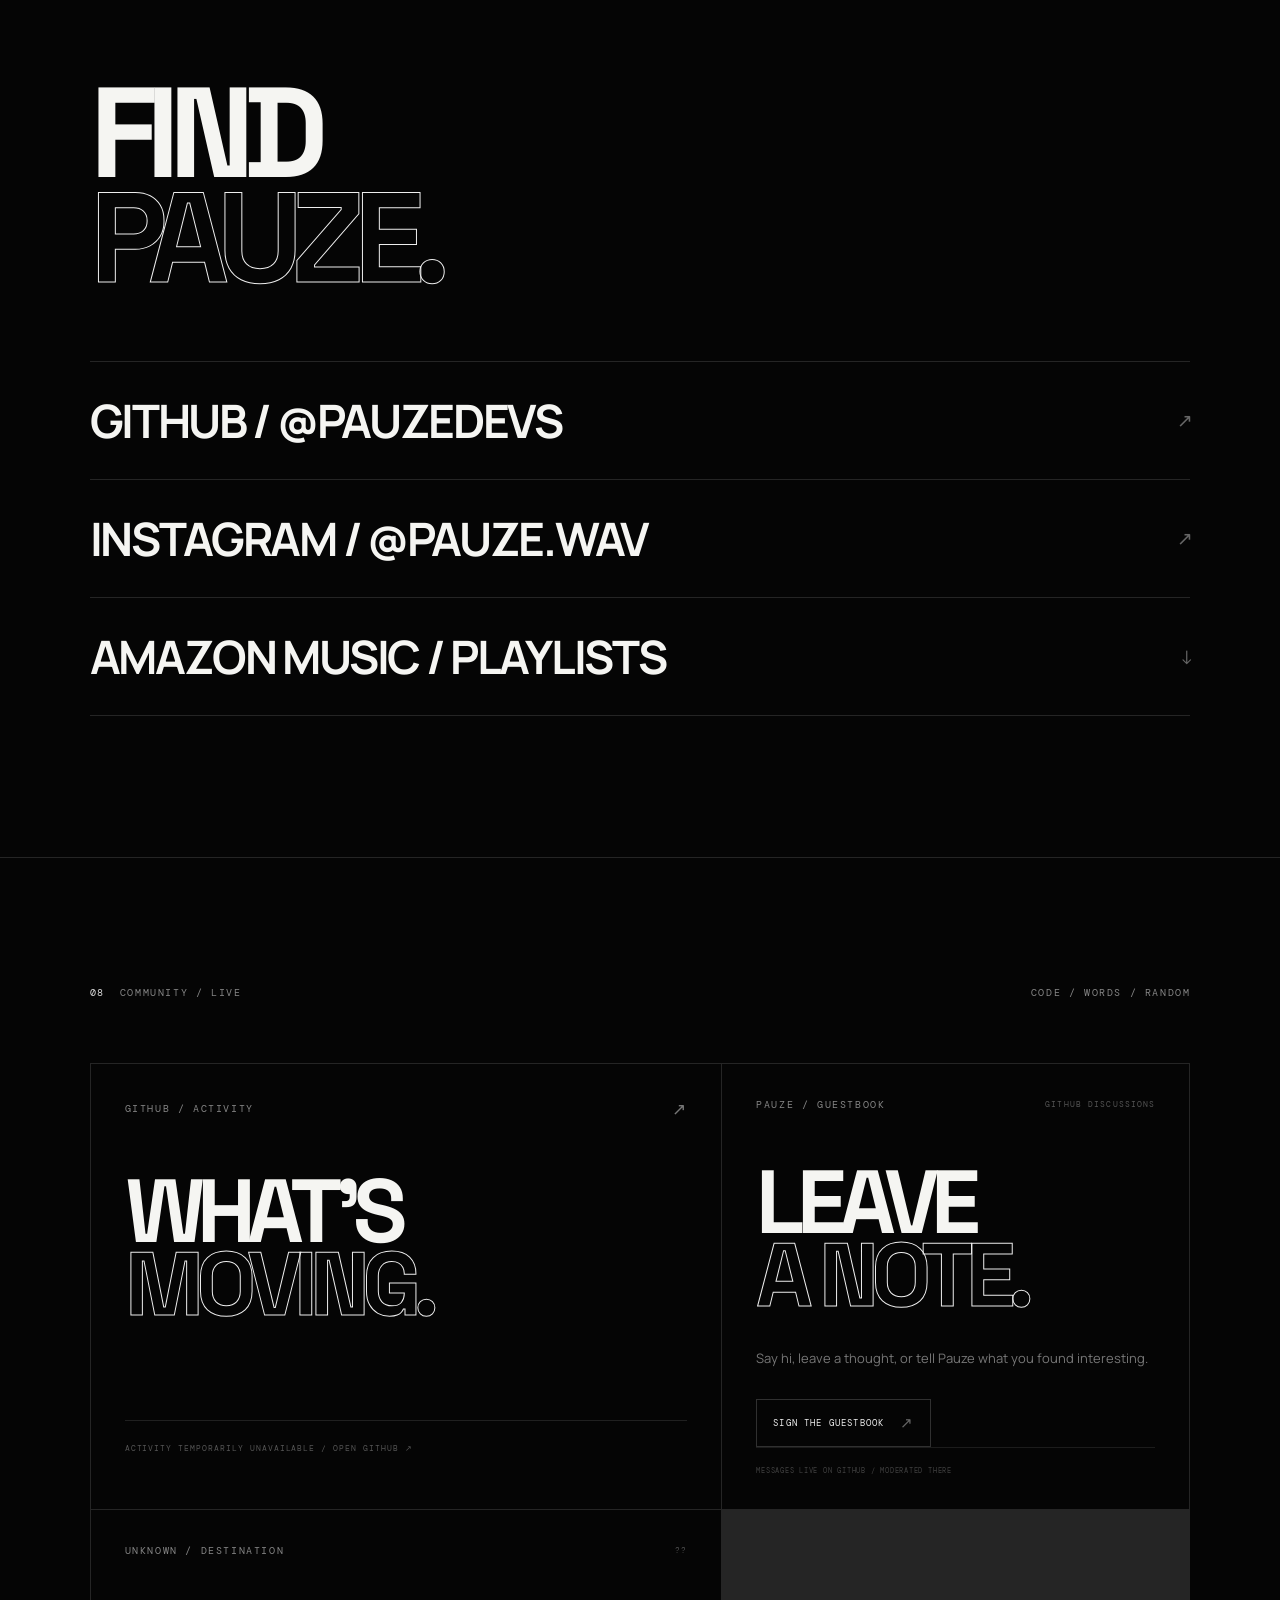
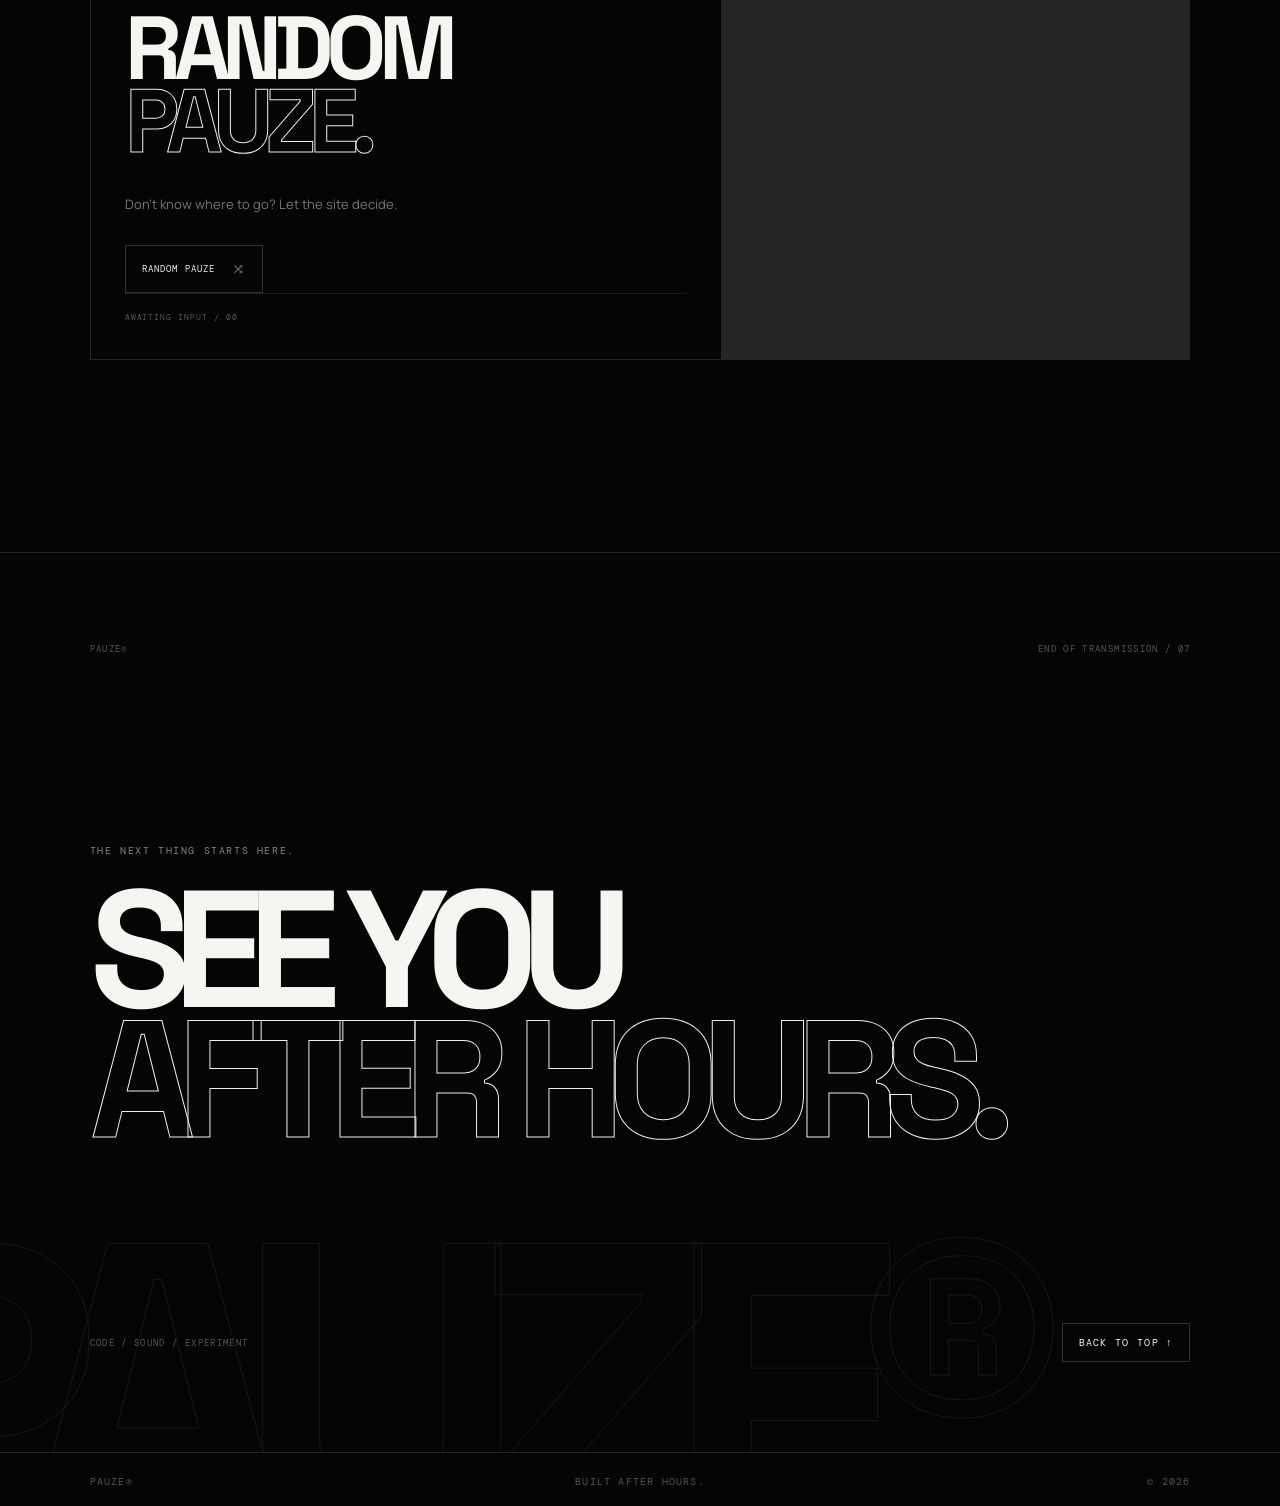
==== commit dfe47c32: "Connect Pauze guestbook to GitHub Issues" ====
--- a/index.html
+++ b/index.html
@@ -109,7 +109,7 @@
           <div class="community-card-top"><span class="eyebrow">PAUZE / GUESTBOOK</span><span>GITHUB DISCUSSIONS</span></div>
           <h3>LEAVE<br /><em>A NOTE.</em></h3>
           <p>Say hi, leave a thought, or tell Pauze what you found interesting.</p>
-          <a class="community-cta magnetic" href="https://github.com/PauzeDevs/PauzeWebsiteMain/discussions" target="_blank" rel="noreferrer">SIGN THE GUESTBOOK <b>↗</b></a>
+          <a class="community-cta magnetic" href="https://github.com/PauzeDevs/PauzeWebsiteMain/issues/new?template=guestbook.md" target="_blank" rel="noreferrer">SIGN THE GUESTBOOK <b>↗</b></a>
           <small class="community-note">MESSAGES LIVE ON GITHUB / MODERATED THERE</small>
         </article>
 
--- a/styles.css
+++ b/styles.css
@@ -438,3 +438,49 @@
 @media(prefers-reduced-motion:reduce){
   .brand > .brand-mark::before,.brand > .brand-mark i{animation:none !important}
 }
+
+
+/* Pauze community feature system */
+.community{padding-top:10vw;border-top:1px solid var(--line)}
+.community-head{display:flex;justify-content:space-between;align-items:center;margin-bottom:5vw}
+.community-grid{display:grid;grid-template-columns:1.35fr 1fr;gap:1px;background:var(--line);border:1px solid var(--line)}
+.community-card{background:var(--bg);min-width:0;padding:34px;min-height:420px;display:flex;flex-direction:column}
+.community-card-top{display:flex;justify-content:space-between;align-items:center;gap:20px;font:8px 'DM Mono',monospace;letter-spacing:.14em;color:#555}
+.community-card-top>a{color:#777;text-decoration:none;font-size:17px}
+.community-card h3{font:700 clamp(48px,7vw,100px)/.82 'Space Grotesk',sans-serif;letter-spacing:-.09em;margin:55px 0 34px}
+.community-card h3 em{font-style:normal;color:transparent;-webkit-text-stroke:1px #eee}
+.community-card>p{max-width:430px;color:#777;line-height:1.7;font-size:13px;margin:0 0 30px}
+.github-feed{border-top:1px solid #202020;margin-top:auto}
+.github-event{display:grid;grid-template-columns:9px 1fr auto;align-items:center;gap:15px;padding:17px 0;border-bottom:1px solid #1b1b1b}
+.github-event>span{width:6px;height:6px;border-radius:50%;background:#777}
+.github-event div{min-width:0;display:flex;flex-direction:column;gap:5px}
+.github-event strong{font:700 13px/1.15 'Space Grotesk',sans-serif;letter-spacing:-.03em;white-space:nowrap;overflow:hidden;text-overflow:ellipsis}
+.github-event small{font:8px 'DM Mono',monospace;letter-spacing:.12em;color:#4d4d4d;white-space:nowrap;overflow:hidden;text-overflow:ellipsis}
+.github-event>b{font:8px 'DM Mono',monospace;color:#444;font-weight:400;white-space:nowrap}
+.github-event.is-loading>span{animation:communityPulse 1s ease-in-out infinite}
+.github-empty{padding:22px 0;color:#555;font:8px 'DM Mono',monospace;letter-spacing:.12em}
+.community-cta{
+  width:max-content;max-width:100%;min-height:44px;padding:13px 16px;border:1px solid #303030;
+  color:#eee;background:transparent;text-decoration:none;display:inline-flex;align-items:center;gap:16px;
+  font:9px 'DM Mono',monospace;letter-spacing:.13em;cursor:pointer;transition:background .25s ease,color .25s ease,border-color .25s ease;
+}
+.community-cta b{font-size:15px;font-weight:400;color:#666}
+.community-cta:hover{background:#fff;color:#050505;border-color:#fff}
+.community-cta:hover b{color:#050505}
+.community-note{display:block;margin-top:auto;padding-top:18px;border-top:1px solid #1c1c1c;font:7px 'DM Mono',monospace;letter-spacing:.11em;color:#404040}
+.random-card{min-height:420px}
+.random-result{margin-top:auto;padding-top:18px;border-top:1px solid #1c1c1c;font:8px 'DM Mono',monospace;letter-spacing:.12em;color:#555;min-height:32px}
+#randomPauzeIndex{font-variant-numeric:tabular-nums}
+@keyframes communityPulse{50%{opacity:.35;transform:scale(.65)}}
+@media(max-width:820px){
+  .community{padding-top:24vw}
+  .community-head{margin-bottom:11vw}
+  .community-grid{grid-template-columns:1fr}
+  .community-card{min-height:360px;padding:24px}
+  .community-card h3{font-size:18vw;margin:45px 0 30px}
+  .github-event strong{font-size:12px}
+  .community-cta{width:100%;justify-content:space-between}
+}
+@media(prefers-reduced-motion:reduce){
+  .community-cta,.github-event.is-loading>span{transition:none;animation:none}
+}
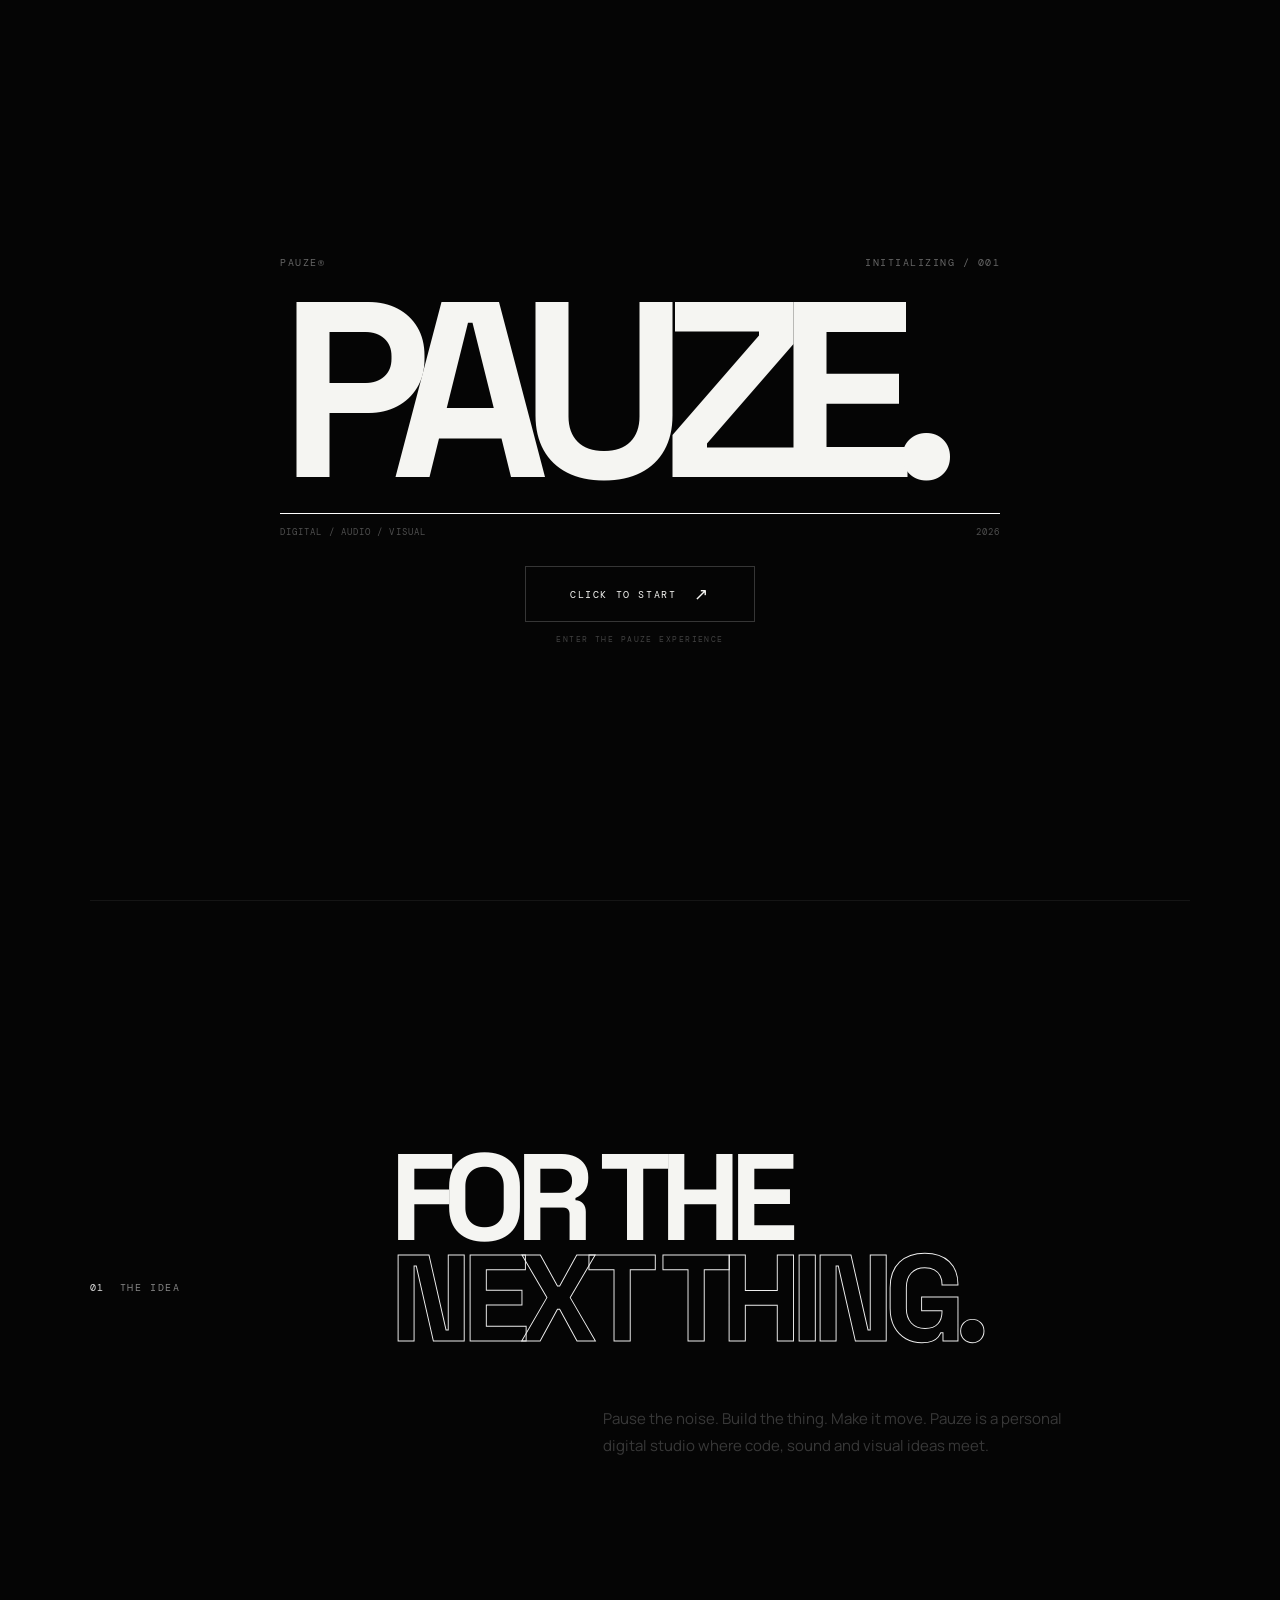
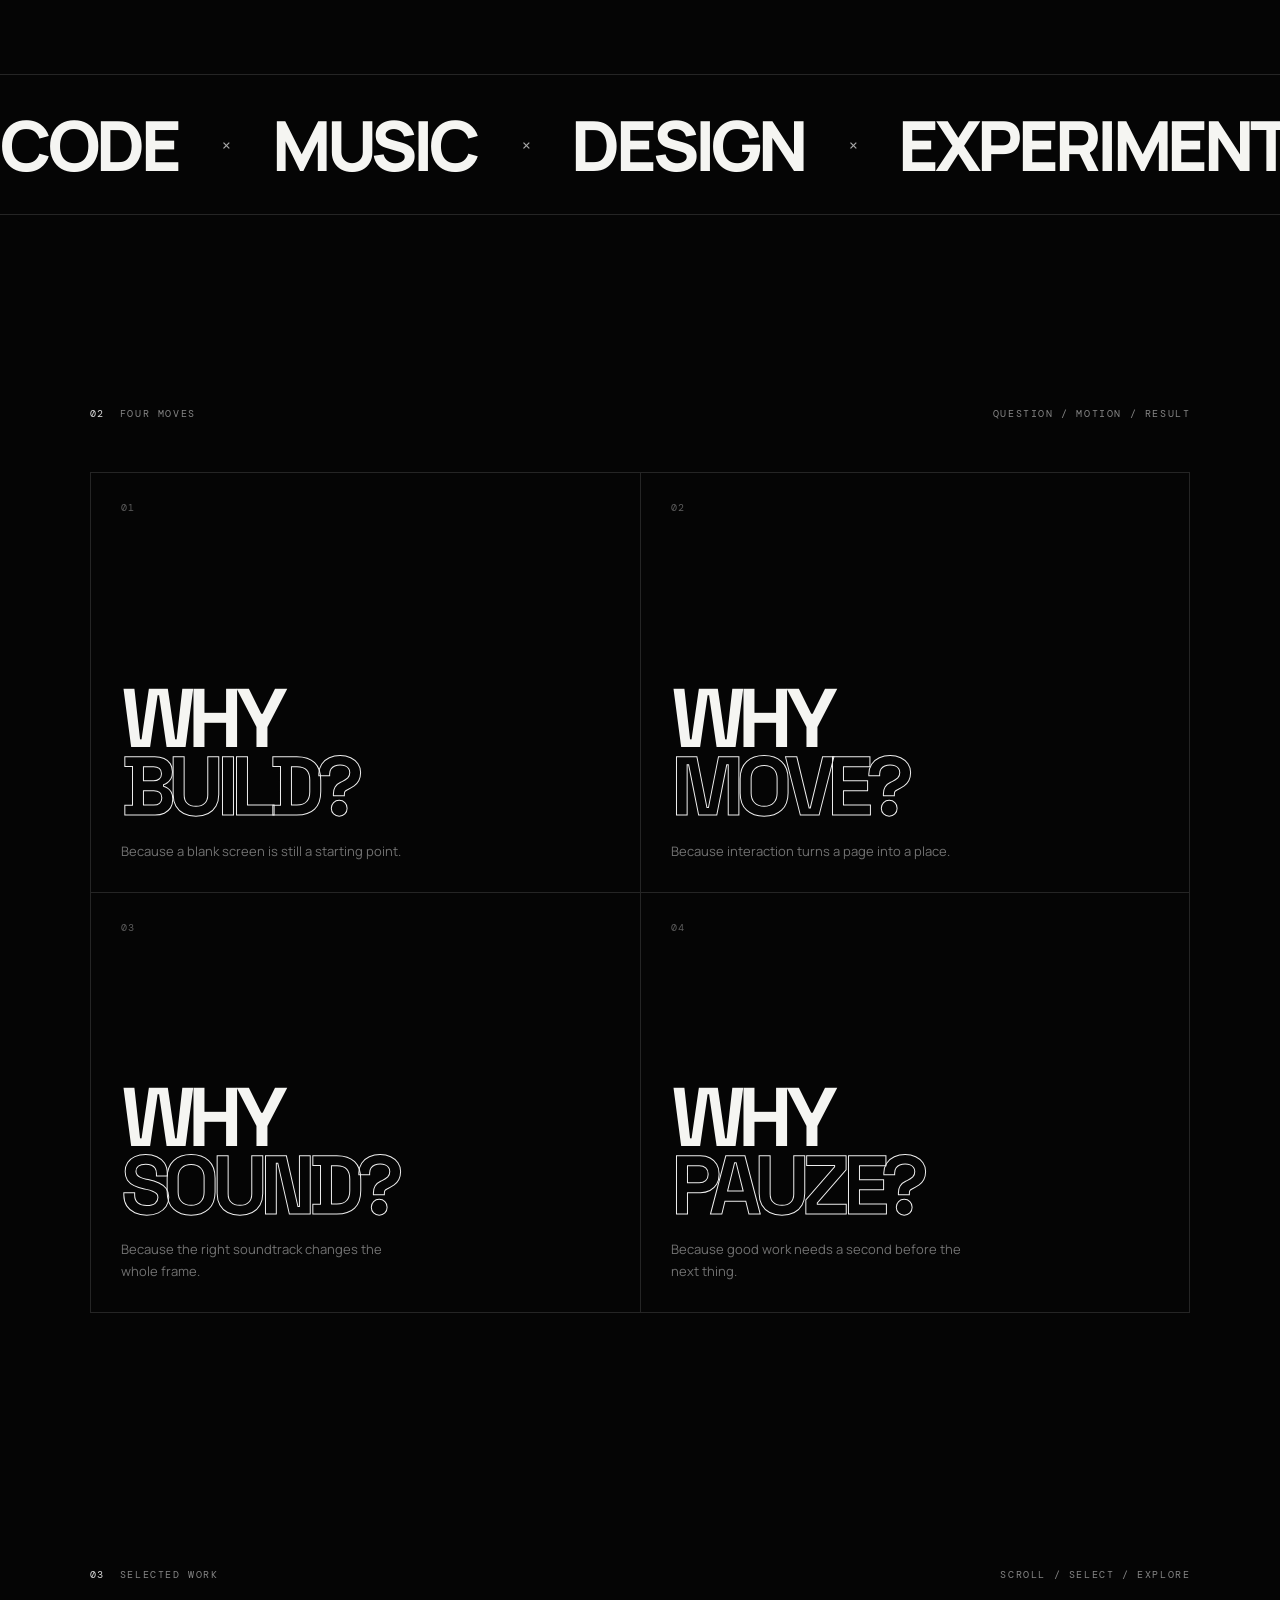
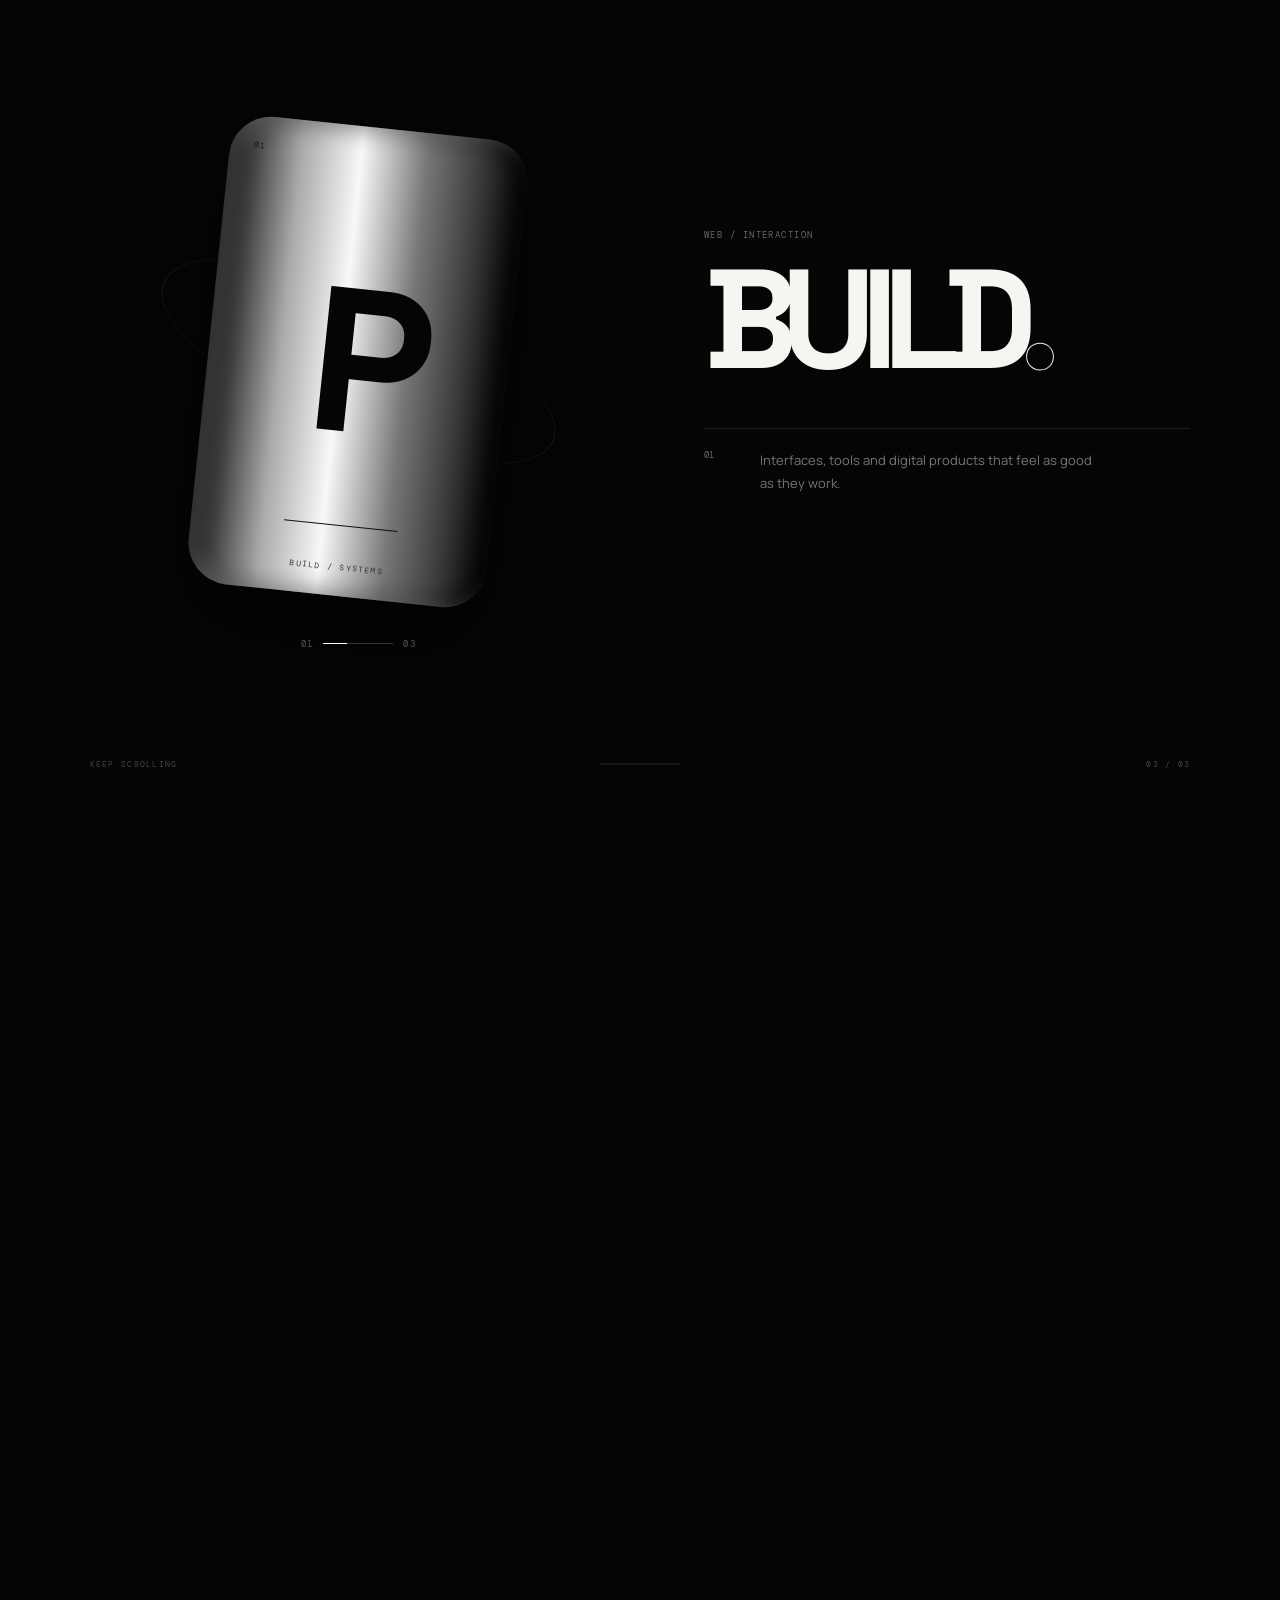
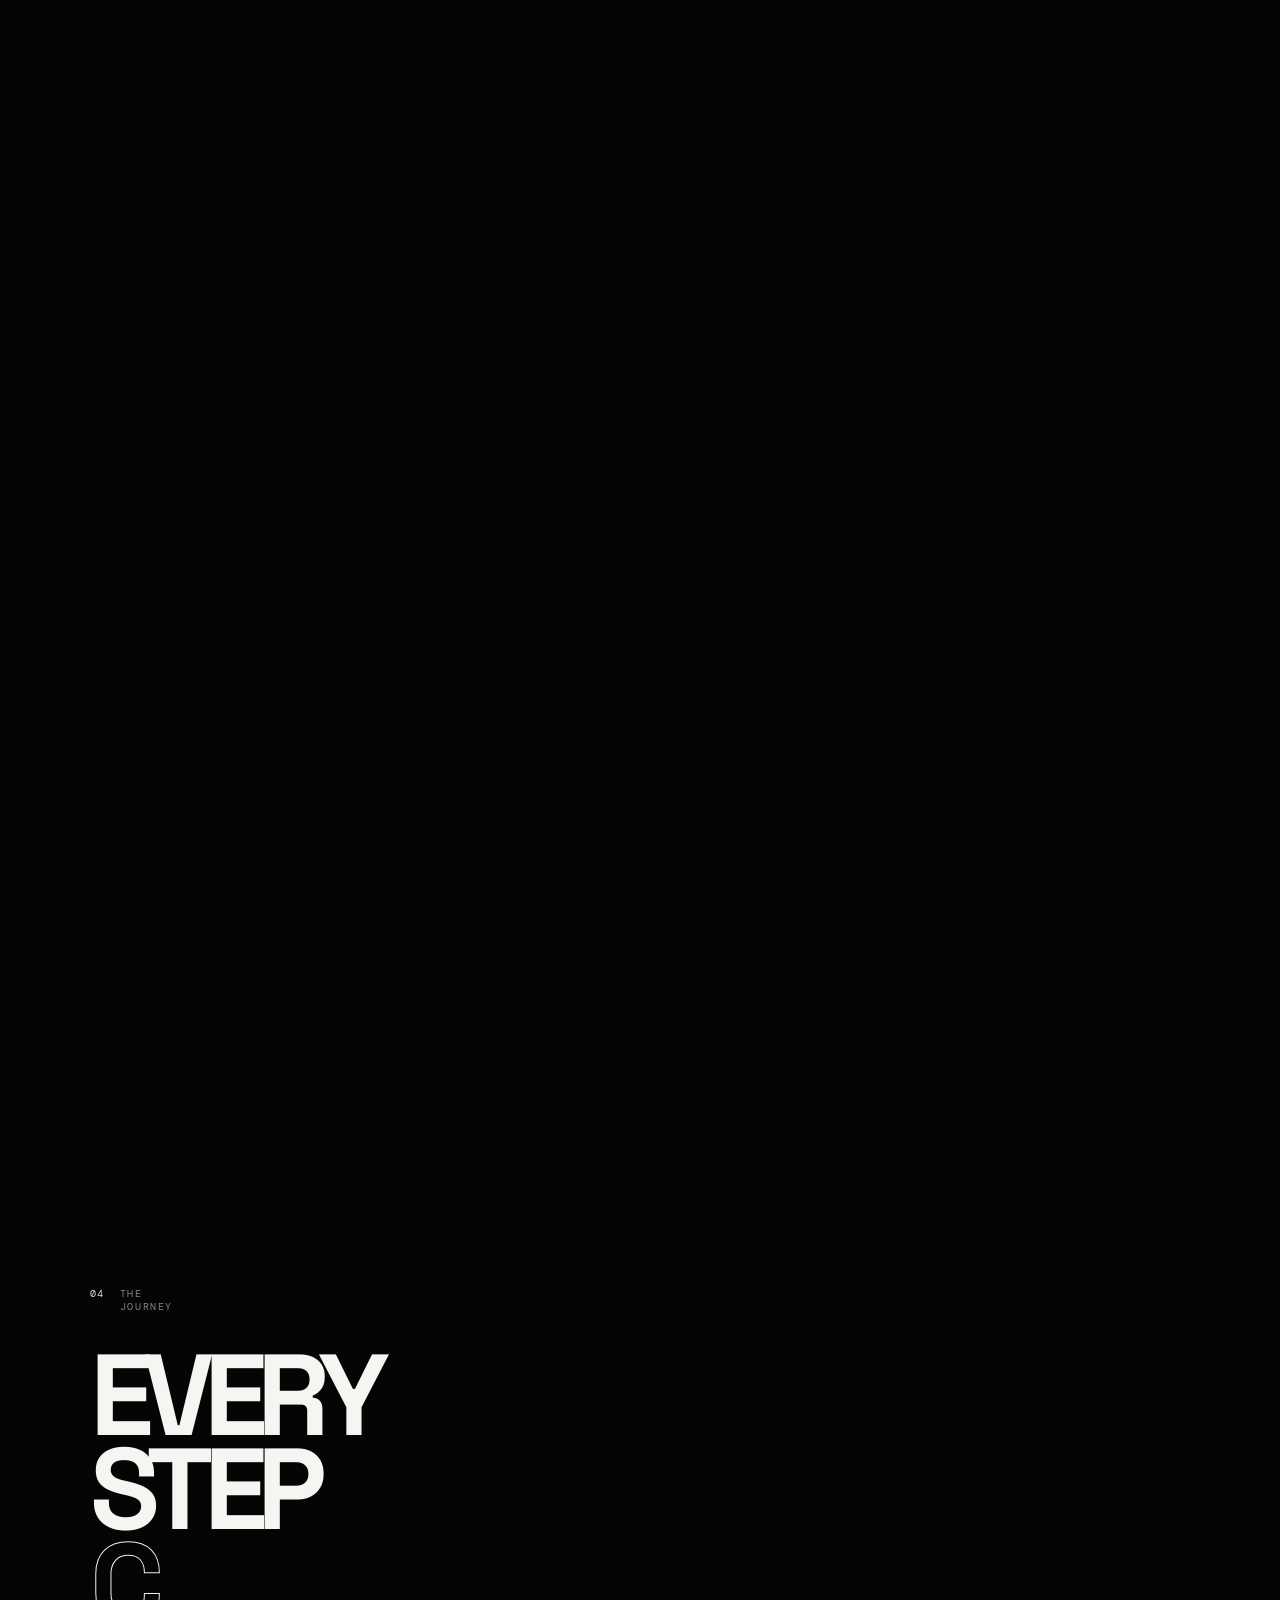
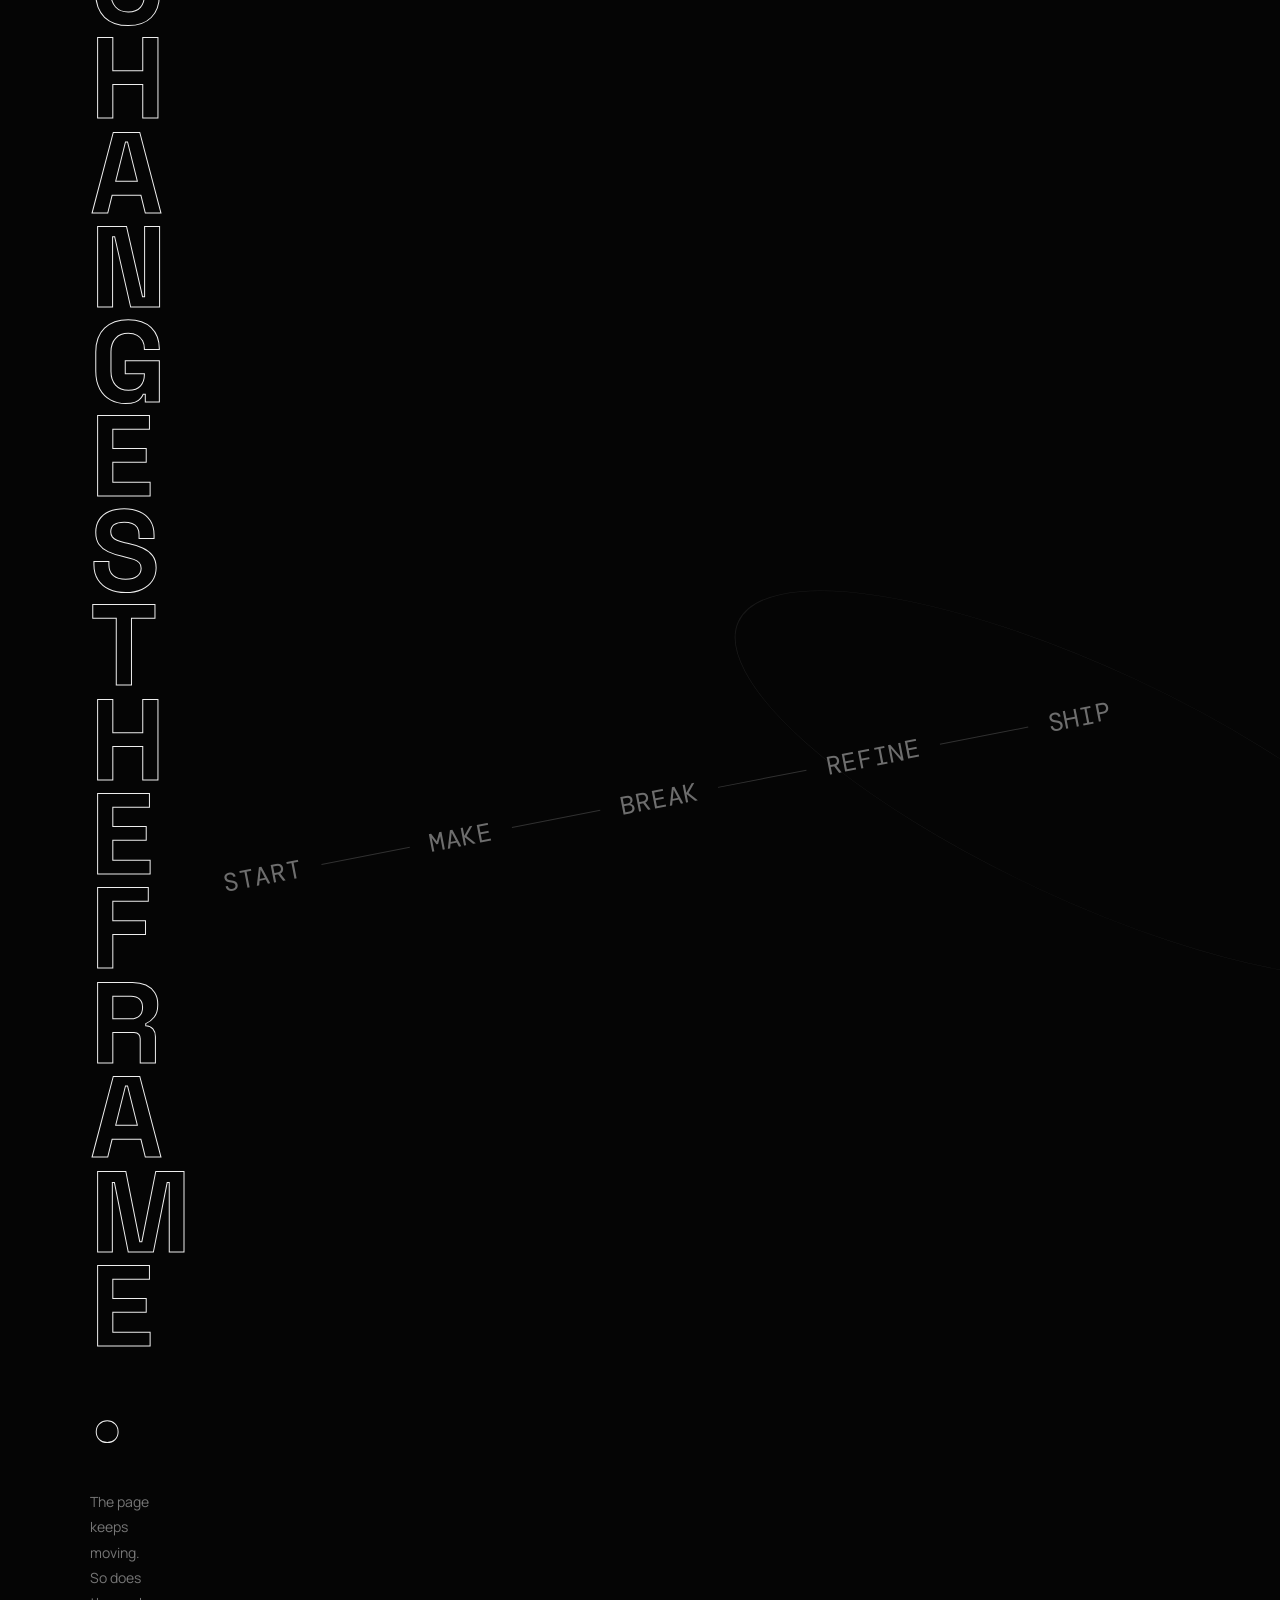
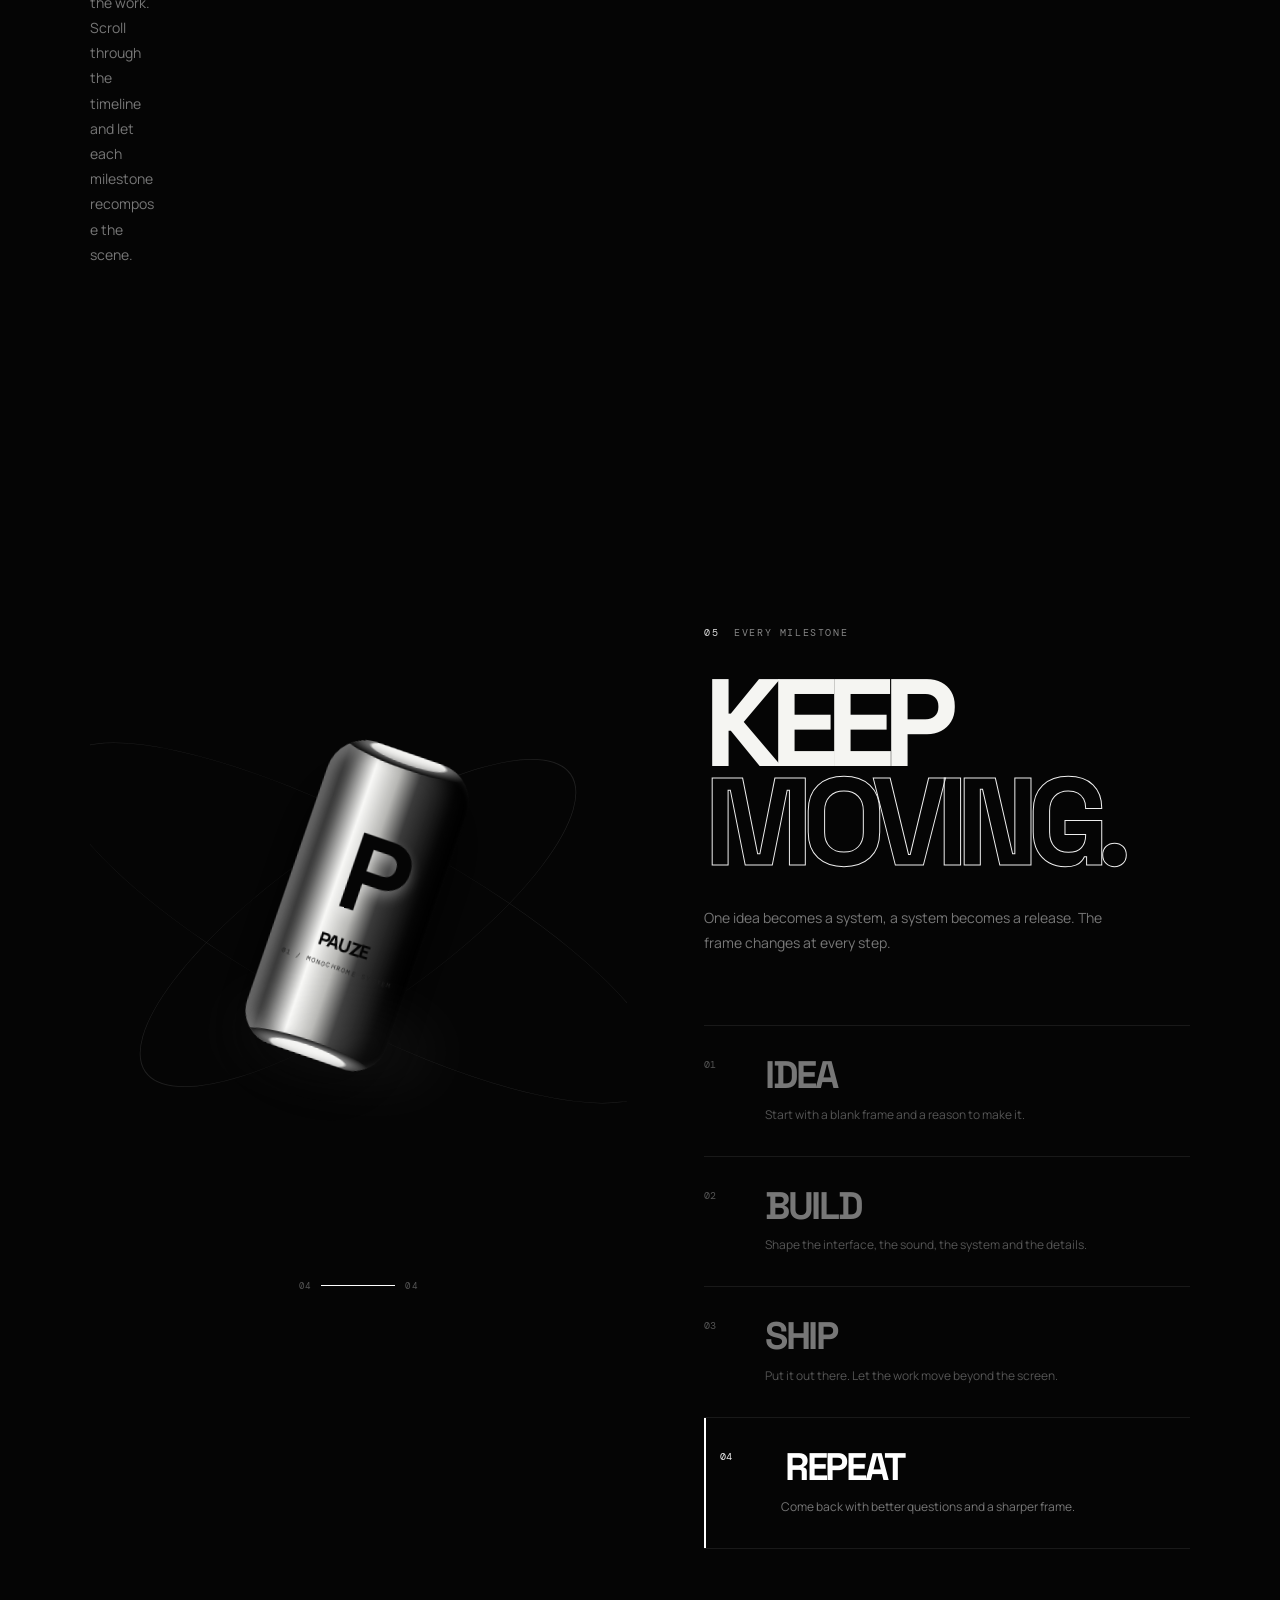
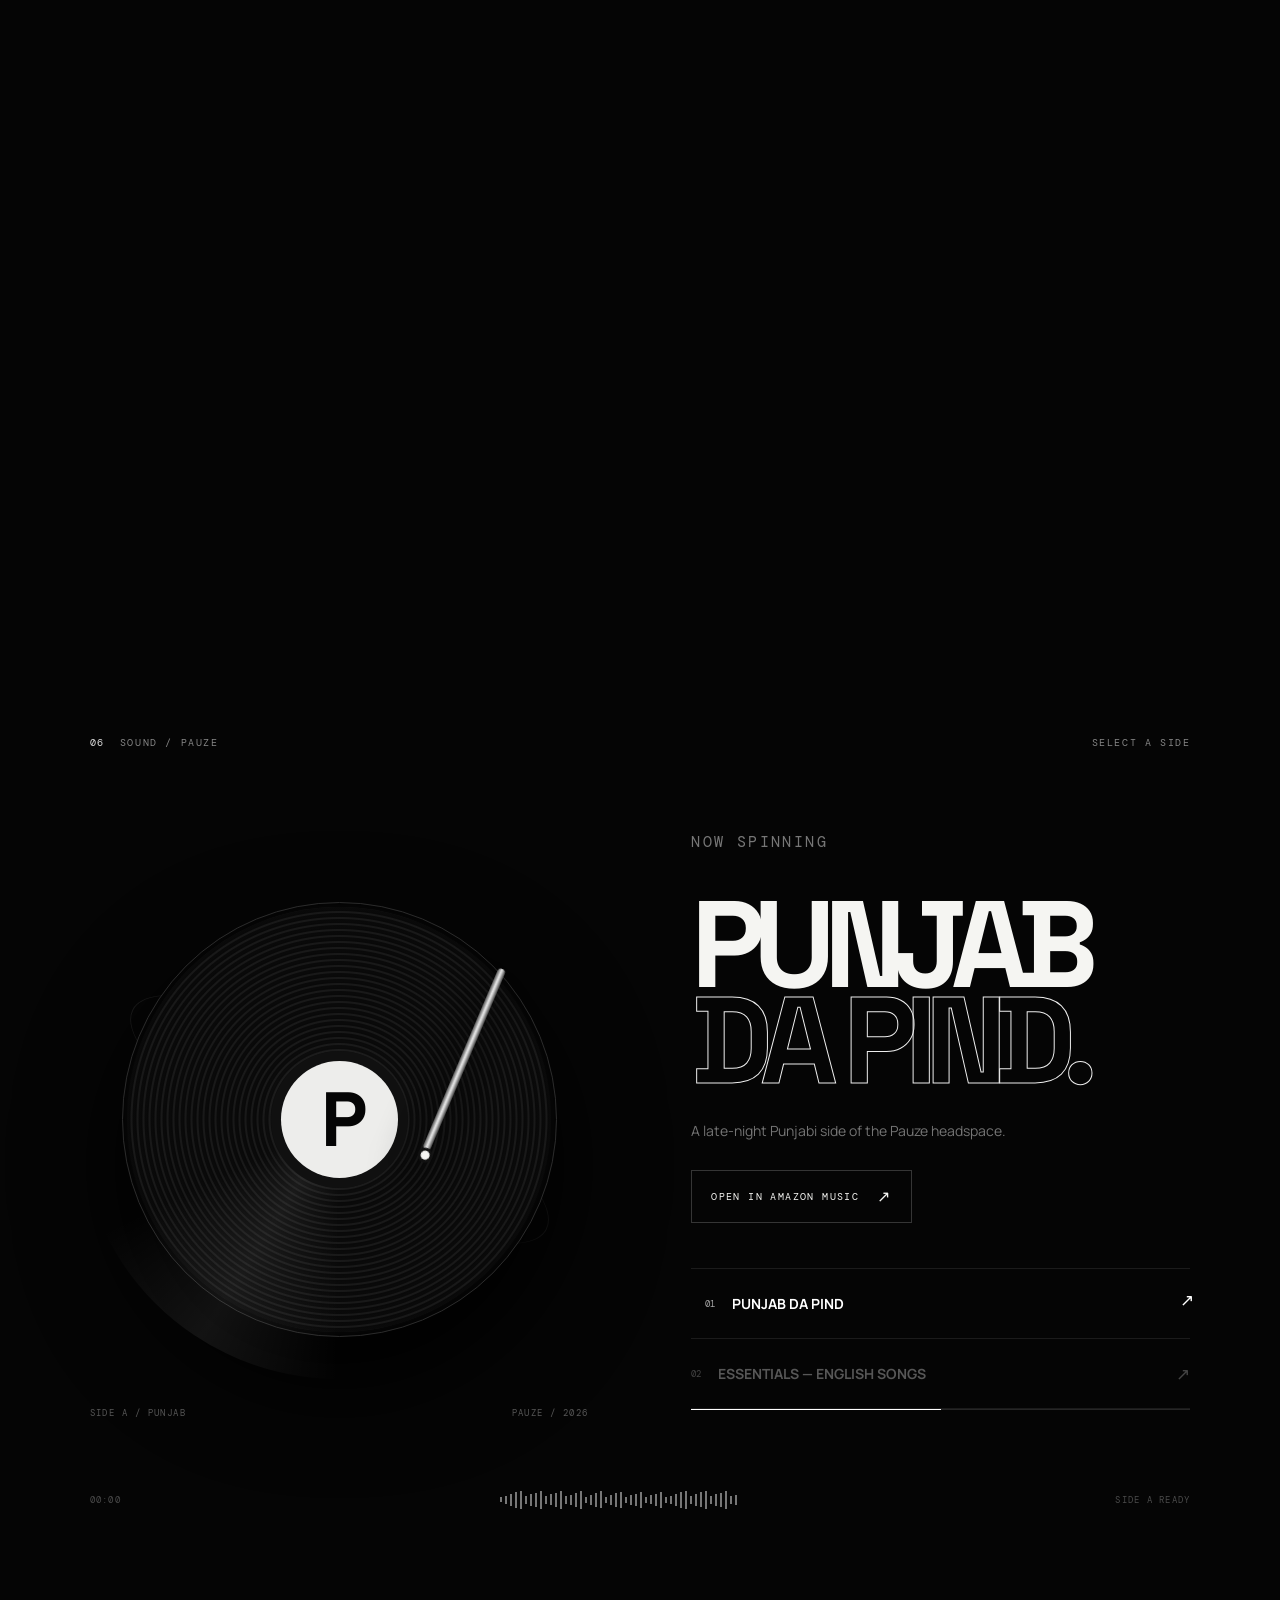
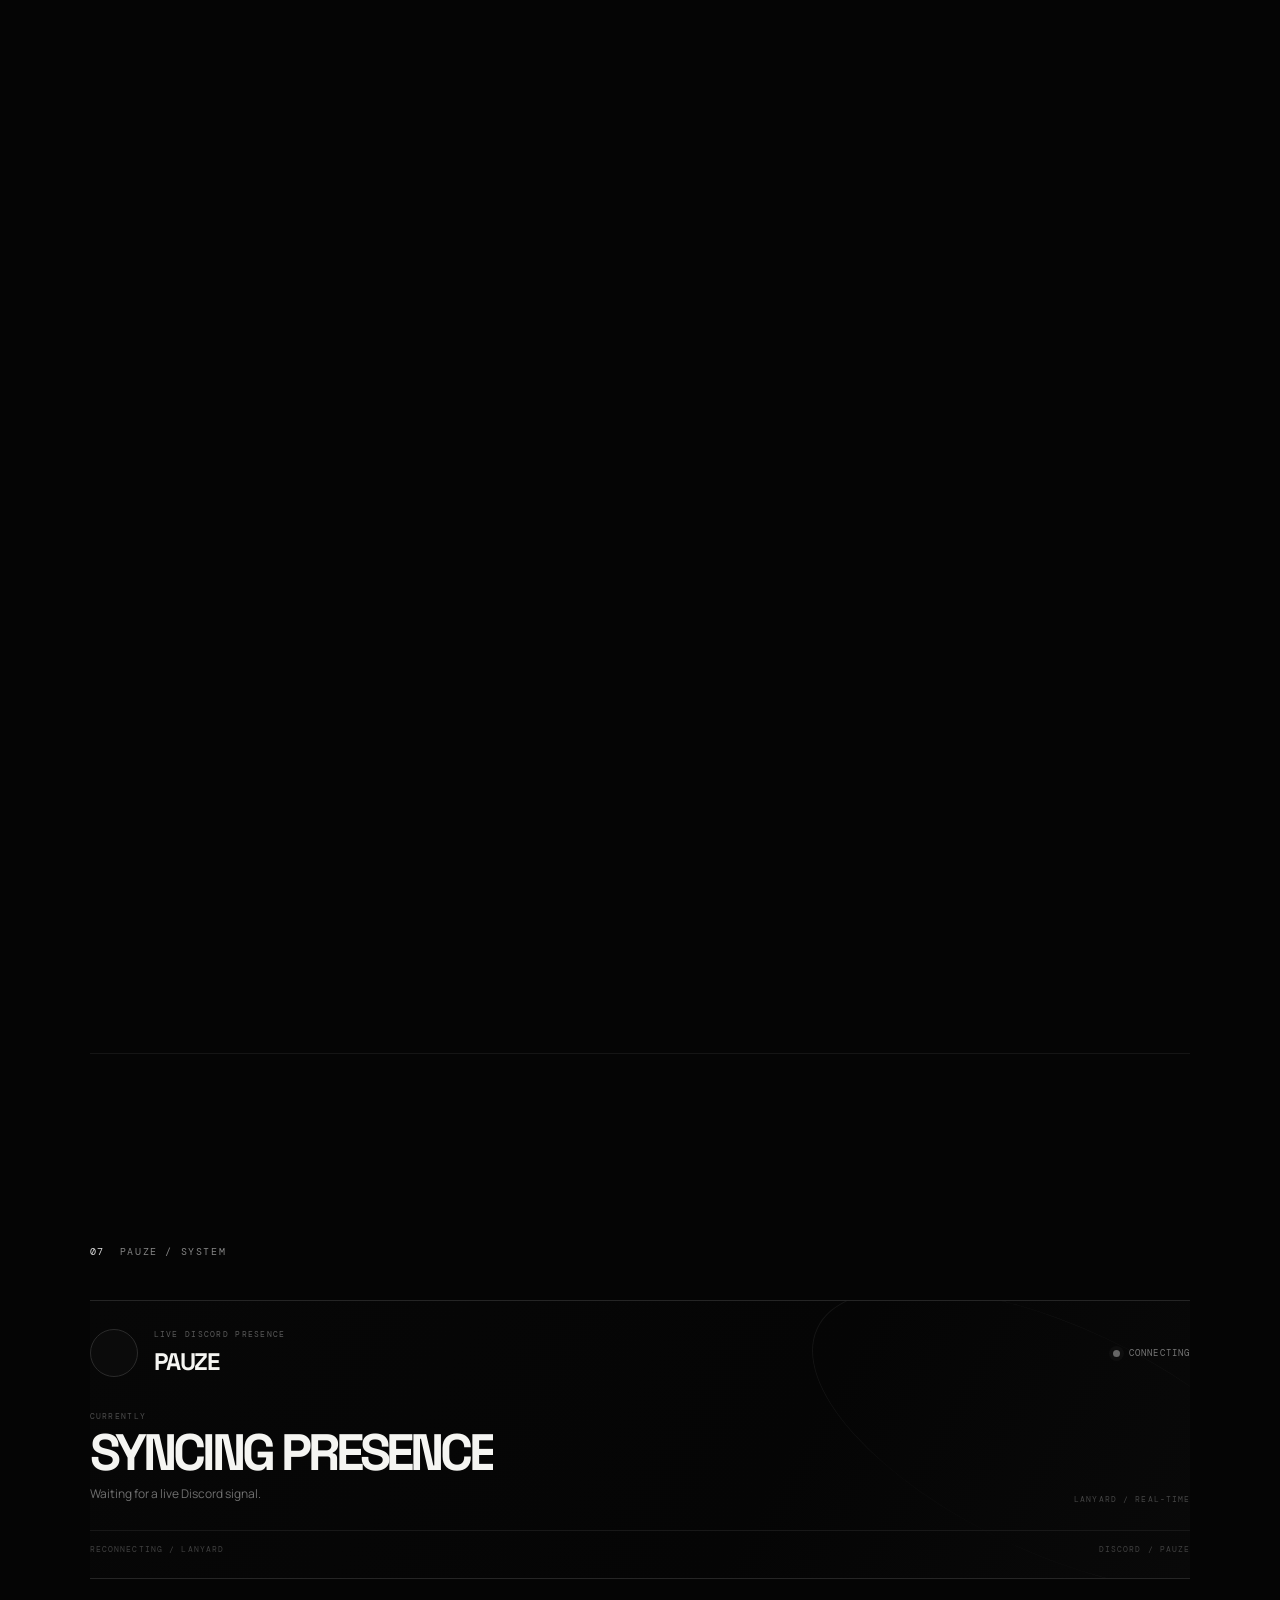
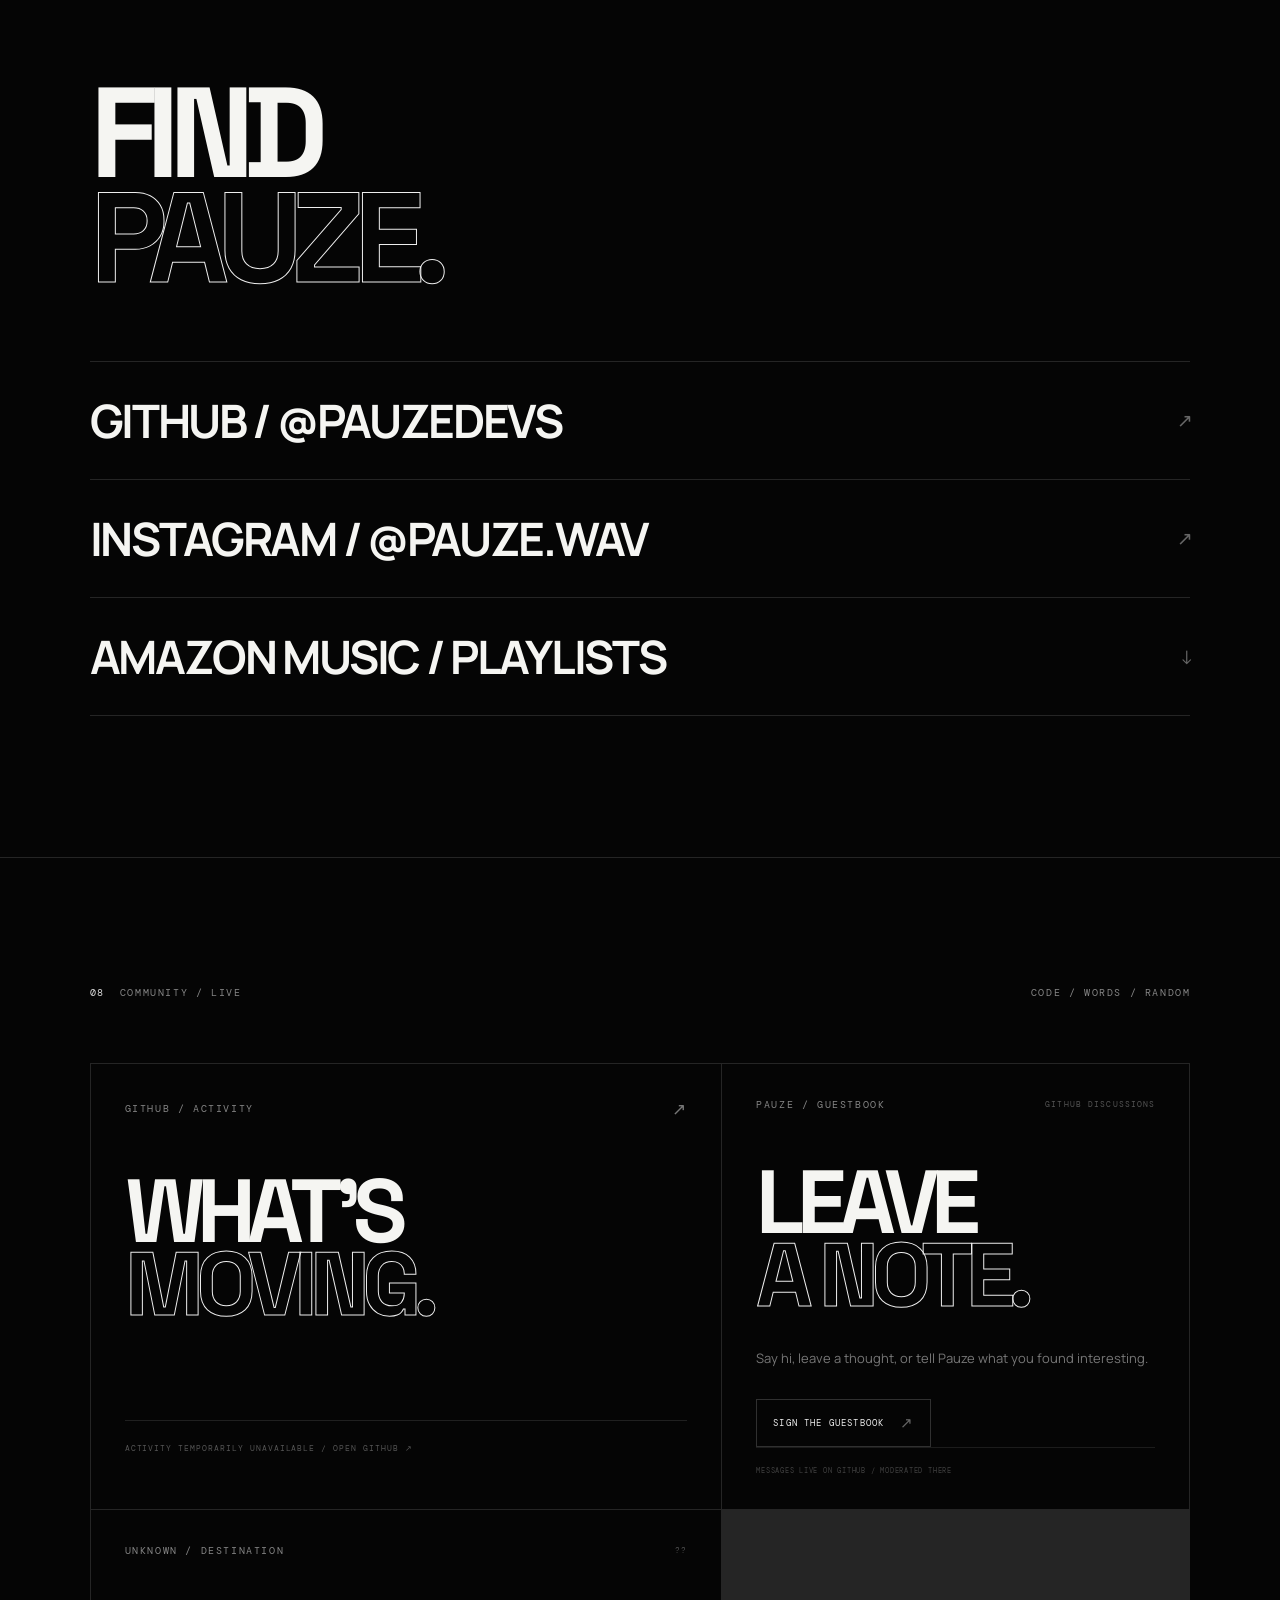
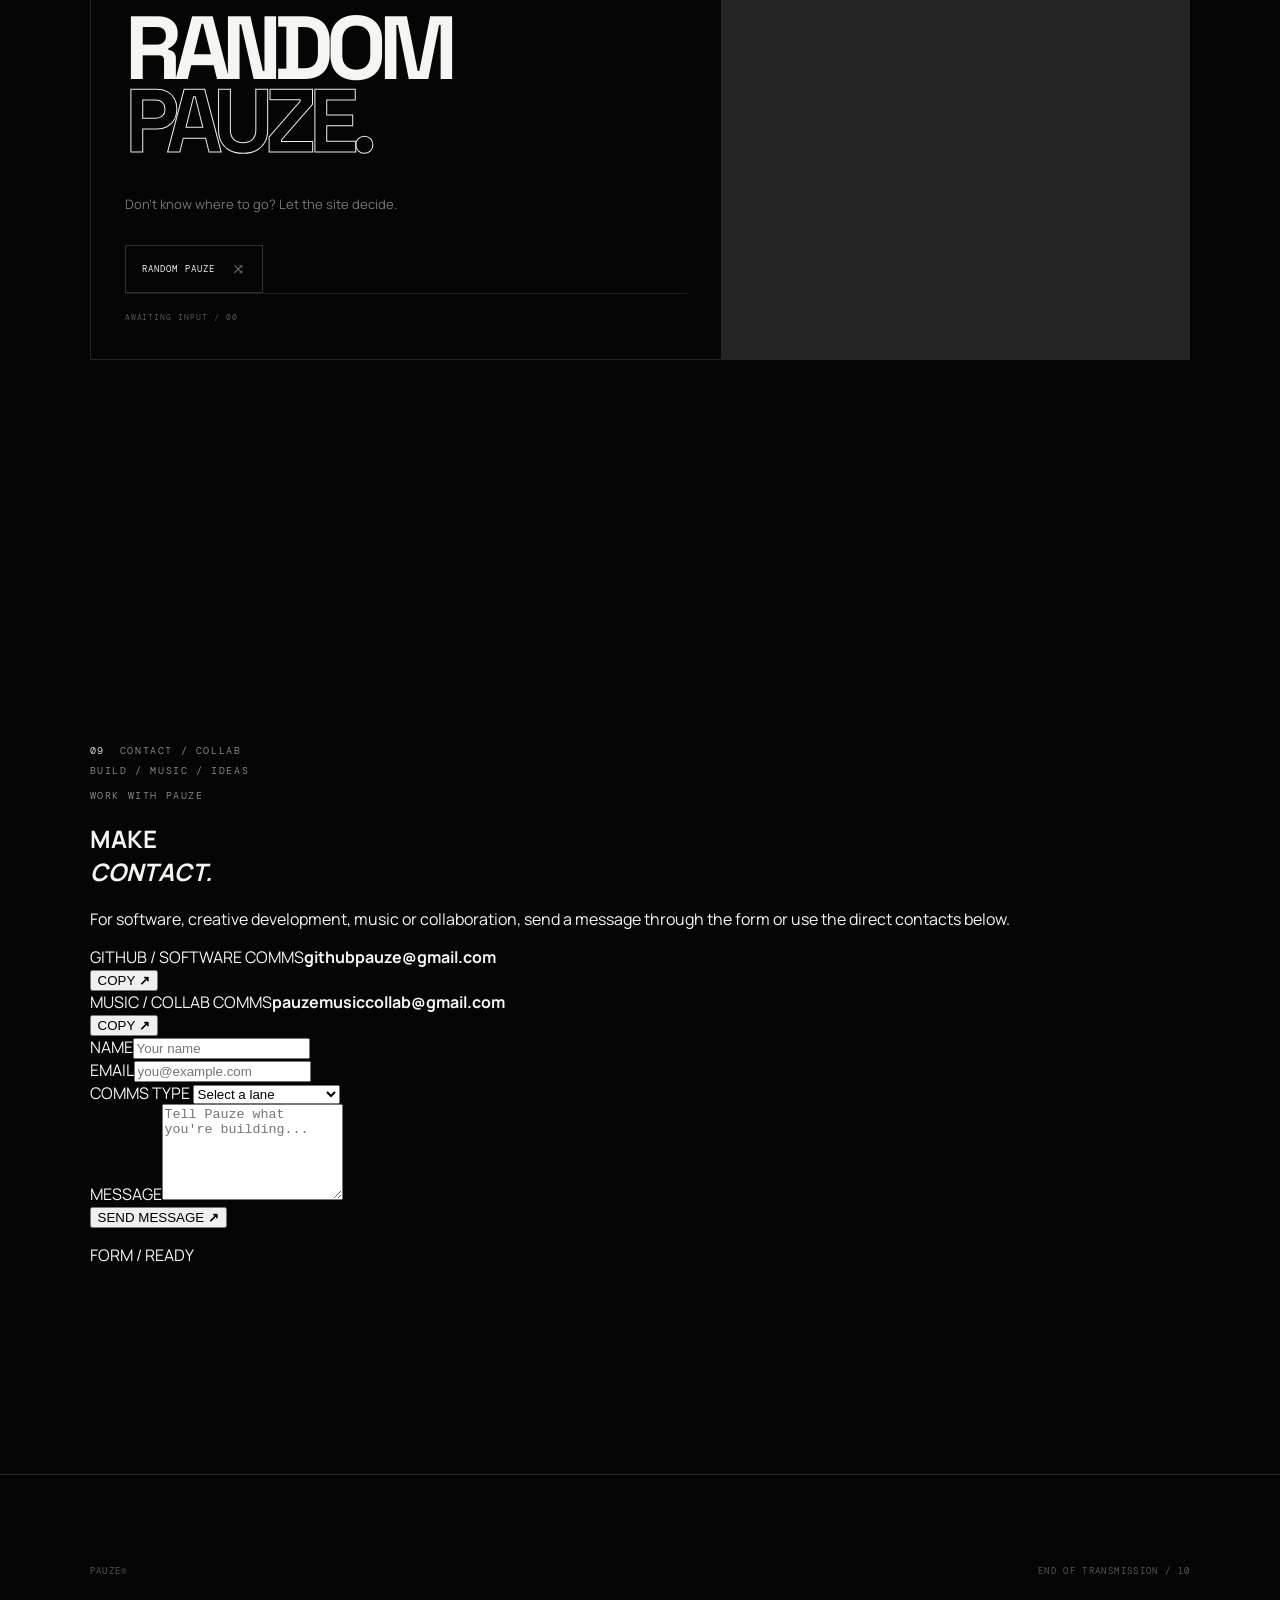
==== commit cc0acf5f: "Add Pauze collaboration contact form" ====
--- a/index.html
+++ b/index.html
@@ -9,7 +9,7 @@
   <link rel="preconnect" href="https://fonts.googleapis.com" />
   <link rel="preconnect" href="https://fonts.gstatic.com" crossorigin />
   <link href="https://fonts.googleapis.com/css2?family=DM+Mono:wght@400;500&family=Manrope:wght@400;500;600;700;800&family=Space+Grotesk:wght@400;500;600;700&display=swap" rel="stylesheet" />
-  <link rel="stylesheet" href="styles.css?v=20261004-menu2" />
+  <link rel="stylesheet" href="styles.css?v=20261004-contact1" />
   <link rel="stylesheet" href="motion.css" />
   <link rel="stylesheet" href="case-studies.css" />
 </head>
@@ -122,9 +122,51 @@
         </article>
       </div>
     </section>
+    <section class="contact panel reveal" id="contact">
+      <div class="contact-head">
+        <div class="section-tag"><span>09</span><span>CONTACT / COLLAB</span></div>
+        <span class="mono">BUILD / MUSIC / IDEAS</span>
+      </div>
+
+      <div class="contact-grid">
+        <div class="contact-intro">
+          <p class="eyebrow">WORK WITH PAUZE</p>
+          <h2>MAKE<br /><em>CONTACT.</em></h2>
+          <p>For software, creative development, music or collaboration, send a message through the form or use the direct contacts below.</p>
+
+          <div class="contact-emails">
+            <div class="contact-email">
+              <div><span>GITHUB / SOFTWARE COMMS</span><strong>githubpauze@gmail.com</strong></div>
+              <button class="copy-email" type="button" data-copy-email="githubpauze@gmail.com">COPY <b>↗</b></button>
+            </div>
+            <div class="contact-email">
+              <div><span>MUSIC / COLLAB COMMS</span><strong>pauzemusiccollab@gmail.com</strong></div>
+              <button class="copy-email" type="button" data-copy-email="pauzemusiccollab@gmail.com">COPY <b>↗</b></button>
+            </div>
+          </div>
+        </div>
+
+        <form class="contact-form" id="pauzeContactForm" action="https://formspree.io/f/maeqwvvv" method="POST">
+          <input type="hidden" name="_subject" value="New Pauze Website Collaboration" />
+          <div class="form-field"><label for="contactName">NAME</label><input id="contactName" name="name" type="text" autocomplete="name" placeholder="Your name" required /></div>
+          <div class="form-field"><label for="contactEmail">EMAIL</label><input id="contactEmail" name="email" type="email" autocomplete="email" placeholder="you@example.com" required /></div>
+          <div class="form-field"><label for="contactType">COMMS TYPE</label>
+            <select id="contactType" name="type" required>
+              <option value="" selected disabled>Select a lane</option>
+              <option>GitHub / Software</option>
+              <option>Music / Collaboration</option>
+              <option>General / Other</option>
+            </select>
+          </div>
+          <div class="form-field"><label for="contactMessage">MESSAGE</label><textarea id="contactMessage" name="message" rows="6" placeholder="Tell Pauze what you're building..." required></textarea></div>
+          <button class="contact-submit magnetic" type="submit">SEND MESSAGE <b>↗</b></button>
+          <p class="contact-feedback" id="contactFeedback" role="status" aria-live="polite">FORM / READY</p>
+        </form>
+      </div>
+    </section>
     <section class="endcap reveal" id="end">
       <div class="endcap-bg" aria-hidden="true">PAUZE®</div>
-      <div class="endcap-top"><span>PAUZE®</span><span>END OF TRANSMISSION / 07</span></div>
+      <div class="endcap-top"><span>PAUZE®</span><span>END OF TRANSMISSION / 10</span></div>
       <div class="endcap-main">
         <p class="eyebrow">THE NEXT THING STARTS HERE.</p>
         <h2>SEE YOU<br /><span>AFTER HOURS.</span></h2>
@@ -161,6 +203,7 @@
         <a class="pauze-menu-link" href="#music"><small>05</small><strong>SOUND / PAUZE</strong><b>↗</b></a>
         <a class="pauze-menu-link" href="#connect"><small>06</small><strong>PAUZE / SYSTEM</strong><b>↗</b></a>
         <a class="pauze-menu-link" href="#community"><small>07</small><strong>COMMUNITY</strong><b>↗</b></a>
+        <a class="pauze-menu-link" href="#contact"><small>08</small><strong>CONTACT PAUZE</strong><b>↗</b></a>
       </nav>
       <div class="pauze-menu-bottom">
         <span>CODE / MUSIC / EXPERIMENTS<br />MAKE THINGS MOVE.</span>
@@ -169,6 +212,6 @@
     </div>
   </aside>
   <footer class="footer"><span>PAUZE®</span><span>BUILT AFTER HOURS.</span><span>© 2026</span></footer>
-  <script src="script.js"></script><script src="case-studies.js?v=20261004-vinyl2"></script><script src="menu.js?v=20261004-2"></script>
+  <script src="script.js"></script><script src="case-studies.js?v=20261004-contact1"></script><script src="menu.js?v=20261004-contact1"></script>
 </body>
 </html>
